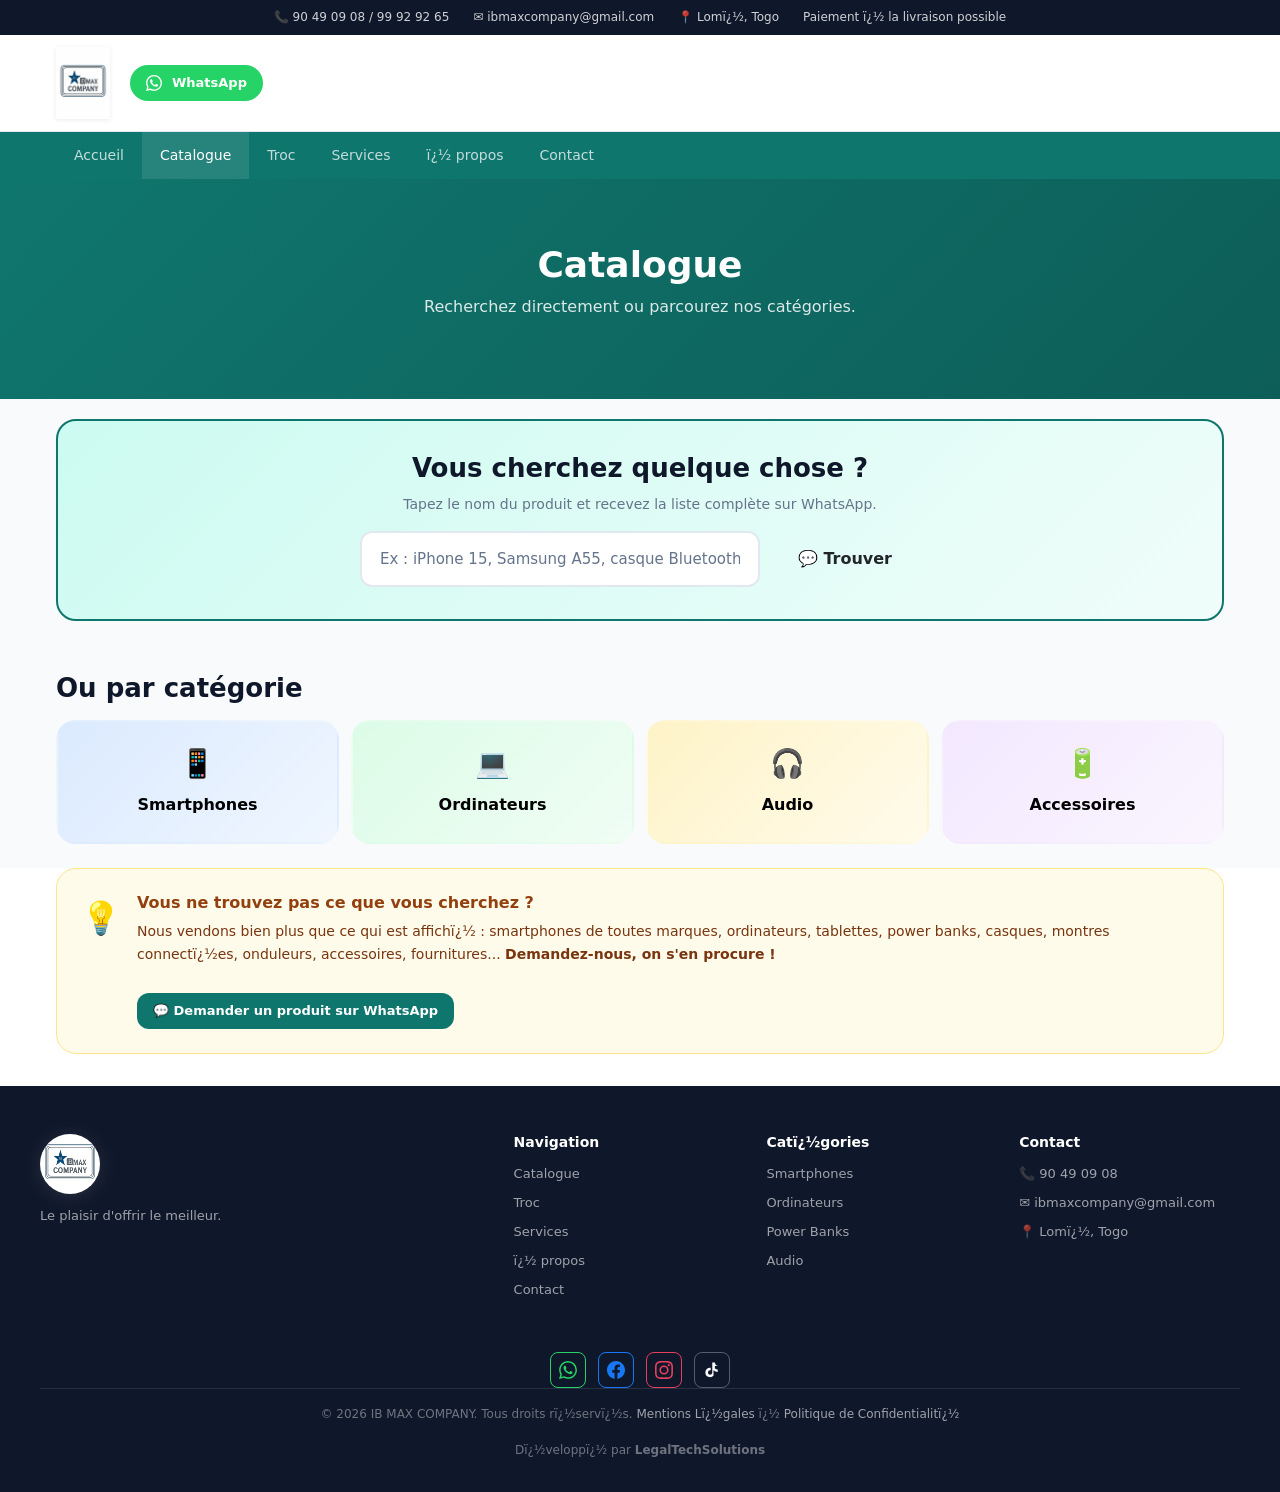
==== catalogue.html @ 010280a2 "maj: domaine ibmaxcompany.com, panier supprimé, pages légales mises à jour" ====
﻿<!DOCTYPE html>
<html lang="fr">
<head>
  <meta charset="UTF-8">
  <meta name="viewport" content="width=device-width, initial-scale=1.0">
  <title>Catalogue ï¿½ IB MAX COMPANY</title>
  <meta name="description" content="Dï¿½couvrez notre catalogue de smartphones reconditionnï¿½s et neufs, power banks, ordinateurs et accessoires. Samsung, iPhone, OPPO, Xiaomi et plus. Prix en FCFA ï¿½ Lomï¿½, Togo.">
  <meta name="keywords" content="smartphone, tï¿½lï¿½phone, reconditionnï¿½, high-tech, Lomï¿½, Togo, Samsung, iPhone, OPPO, Xiaomi, power bank, accessoire, IB MAX COMPANY">
  <meta name="author" content="IB MAX COMPANY">
  <meta name="robots" content="index, follow">
  <link rel="canonical" href="https://ibmaxcompany.com/catalogue.html">
  <meta property="og:type" content="website">
  <meta property="og:site_name" content="IB MAX COMPANY">
  <meta property="og:title" content="Catalogue ï¿½ IB MAX COMPANY">
  <meta property="og:description" content="Dï¿½couvrez notre catalogue de smartphones reconditionnï¿½s et neufs, power banks, ordinateurs et accessoires. Samsung, iPhone, OPPO, Xiaomi et plus. Prix en FCFA ï¿½ Lomï¿½, Togo.">
  <meta property="og:url" content="https://ibmaxcompany.com/catalogue.html">
  <meta property="og:image" content="https://ibmaxcompany.com/images/background/WhatsApp%20Image%202026-09-11%20at%2018.23.50.jpeg">
  <meta name="twitter:card" content="summary_large_image">
  <meta name="twitter:title" content="Catalogue ï¿½ IB MAX COMPANY">
  <meta name="twitter:description" content="Dï¿½couvrez notre catalogue de smartphones reconditionnï¿½s et neufs, power banks, ordinateurs et accessoires. Samsung, iPhone, OPPO, Xiaomi et plus. Prix en FCFA ï¿½ Lomï¿½, Togo.">
  <meta name="twitter:image" content="https://ibmaxcompany.com/images/background/WhatsApp%20Image%202026-09-11%20at%2018.23.50.jpeg">
  <link rel="icon" type="image/png" href="images/logo/logo.png">
  <meta name="theme-color" content="#0f766e">
  <link rel="preconnect" href="https://fonts.googleapis.com">
  <link rel="preconnect" href="https://fonts.gstatic.com" crossorigin>
  <link href="https://fonts.googleapis.com/css2?family=Poppins:wght@600;700;800&family=Inter:wght@400;500;600;700&display=swap" rel="stylesheet">
  <link href="https://cdn.jsdelivr.net/npm/bootstrap@5.3.3/dist/css/bootstrap.min.css" rel="stylesheet" integrity="sha384-Q6E9RHvbIyZFJoft+2mJbSeEWLFvd7uxIpdDDKzkvWJcYGk1H1aTRyFNt8iBB7eI" crossorigin="anonymous">
  <link rel="stylesheet" href="style.css">

  <meta http-equiv="Content-Security-Policy" content="default-src 'self'; script-src 'self'; style-src 'self' 'unsafe-inline' https://cdn.jsdelivr.net https://fonts.googleapis.com; img-src 'self' https://images.pexels.com data:; font-src 'self' https://cdn.jsdelivr.net https://fonts.googleapis.com https://fonts.gstatic.com; connect-src 'self' https://wa.me https://www.facebook.com https://www.instagram.com; frame-src https://www.google.com https://www.youtube.com;">
</head>
<body>
  <div class="topbar"><div class="container topbar-inner"><span>&#128222; 90 49 09 08 / 99 92 92 65</span><span>&#9993; ibmaxcompany@gmail.com</span><span>&#128205; Lomï¿½, Togo</span><span>Paiement ï¿½ la livraison possible</span></div></div>
  <header class="header"><div class="container header-inner"><a href="index.html" class="logo"><img src="images/logo/logo.png" alt="IB MAX COMPANY" class="logo-img"></a><div class="header-actions"><a href="https://wa.me/22890490908" target="_blank" rel="noopener noreferrer" class="btn btn-whatsapp btn-sm-header"><svg viewBox="0 0 24 24" width="16" height="16" style="vertical-align:middle;margin-right:4px;fill:#fff;"><path d="M17.472 14.382c-.297-.149-1.758-.867-2.03-.967-.273-.099-.471-.148-.67.15-.197.297-.767.966-.94 1.164-.173.199-.347.223-.644.075-.297-.15-1.255-.463-2.39-1.475-.883-.788-1.48-1.761-1.653-2.059-.173-.297-.018-.458.13-.606.134-.133.298-.347.446-.52.149-.174.198-.298.298-.497.099-.198.05-.371-.025-.52-.075-.149-.669-1.612-.916-2.207-.242-.579-.487-.5-.669-.51-.173-.008-.371-.01-.57-.01-.198 0-.52.074-.792.372-.272.297-1.04 1.016-1.04 2.479 0 1.462 1.065 2.875 1.213 3.074.149.198 2.096 3.2 5.077 4.487.709.306 1.262.489 1.694.625.712.227 1.36.195 1.871.118.571-.085 1.758-.719 2.006-1.413.248-.694.248-1.289.173-1.413-.074-.124-.272-.198-.57-.347m-5.421 7.403h-.004a9.87 9.87 0 01-5.031-1.378l-.361-.214-3.741.982.998-3.648-.235-.374a9.86 9.86 0 01-1.51-5.26c.001-5.45 4.436-9.884 9.888-9.884 2.64 0 5.122 1.03 6.988 2.898a9.825 9.825 0 012.893 6.994c-.003 5.45-4.437 9.884-9.885 9.884m8.413-18.297A11.815 11.815 0 0012.05 0C5.495 0 .16 5.335.157 11.892c0 2.096.547 4.142 1.588 5.945L.057 24l6.305-1.654a11.882 11.882 0 005.683 1.448h.005c6.554 0 11.89-5.335 11.893-11.893a11.821 11.821 0 00-3.48-8.413z"/></svg> WhatsApp</a></div><button class="menu-toggle" id="menuToggle"><span></span><span></span><span></span></button></div></header>
  <nav class="main-nav" id="mainNav"><div class="container nav-inner"><a href="index.html" class="nav-link">Accueil</a><a href="catalogue.html" class="nav-link active">Catalogue</a><a href="troc.html" class="nav-link">Troc</a><a href="services.html" class="nav-link">Services</a><a href="index.html#apropos" class="nav-link">ï¿½ propos</a><a href="contact.html" class="nav-link">Contact</a></div></nav>
  <div class="nav-overlay" id="navOverlay"></div>

  <main>
    <section class="page-hero">
      <div class="container">
        <h1 class="page-title">Catalogue</h1>
        <p class="page-desc">Recherchez directement ou parcourez nos cat&eacute;gories.</p>
      </div>
    </section>

    <!-- Recherche directe WhatsApp -->
    <section class="catalogue">
      <div class="container">
        <div class="cat-search-box">
          <h2 class="section-title">Vous cherchez quelque chose ?</h2>
          <p class="section-sub">Tapez le nom du produit et recevez la liste compl&egrave;te sur WhatsApp.</p>
          <div class="cat-search-row">
            <input type="text" id="catSearchInput" class="cat-search-input" placeholder="Ex : iPhone 15, Samsung A55, casque Bluetooth..." maxlength="200">
            <button type="button" id="catSearchBtn" class="btn btn-whatsapp btn-lg">&#128172; Trouver</button>
          </div>
        </div>
      </div>
    </section>

    <!-- Etape 1 : Categorie -->
    <section class="catalogue">
      <div class="container">
        <h2 class="section-title">Ou par cat&eacute;gorie</h2>
        <div class="categories-grid" id="catGrid">
          <button type="button" class="cat-card" data-cat="smartphones" style="background: linear-gradient(135deg, #dbeafe, #eff6ff);">
            <span class="cat-emoji">&#128241;</span>
            <h3>Smartphones</h3>
          </button>
          <button type="button" class="cat-card" data-cat="ordinateurs" style="background: linear-gradient(135deg, #dcfce7, #f0fdf4);">
            <span class="cat-emoji">&#128187;</span>
            <h3>Ordinateurs</h3>
          </button>
          <button type="button" class="cat-card" data-cat="audio" style="background: linear-gradient(135deg, #fef3c7, #fffbeb);">
            <span class="cat-emoji">&#127911;</span>
            <h3>Audio</h3>
          </button>
          <button type="button" class="cat-card" data-cat="accessoires" style="background: linear-gradient(135deg, #f3e8ff, #faf5ff);">
            <span class="cat-emoji">&#128267;</span>
            <h3>Accessoires</h3>
          </button>
        </div>
      </div>
    </section>

    <!-- -- ï¿½tape 2 : Marque -- -->
    <section class="catalogue" id="typeSection" style="display:none; background: var(--bg);">
      <div class="container">
        <h2 class="section-title" id="typeTitle">2. Choisissez une marque</h2>
        <div class="types-grid" id="typesGrid"></div>
        <a id="catWhatsappBtn" href="#" target="_blank" rel="noopener noreferrer" class="btn btn-whatsapp btn-lg cat-wa-btn" style="display:none;">&#128172; Demander le prix sur WhatsApp</a>
      </div>
    </section>

    <!-- -- Banner -- -->
    <section class="catalogue-note">
      <div class="container">
        <div class="note-banner">
          <span class="note-icon">&#128161;</span>
          <div>
            <h3>Vous ne trouvez pas ce que vous cherchez ?</h3>
            <p>Nous vendons bien plus que ce qui est affichï¿½ : smartphones de toutes marques, ordinateurs, tablettes, power banks, casques, montres connectï¿½es, onduleurs, accessoires, fournitures... <strong>Demandez-nous, on s'en procure !</strong></p>
            <a href="https://wa.me/22890490908?text=Bonjour%2C%20je%20cherche%20un%20produit%20non%20list%C3%A9%20sur%20votre%20site." target="_blank" rel="noopener noreferrer" class="btn btn-primary btn-sm" style="margin-top:12px">&#128172; Demander un produit sur WhatsApp</a>
          </div>
        </div>
      </div>
    </section>

  </main>

  <footer class="footer"><div class="container footer-grid"><div class="footer-col"><a href="index.html" class="logo"><img src="images/logo/logo.png" alt="IB MAX COMPANY" class="logo-img"></a><p class="footer-desc">Le plaisir d'offrir le meilleur.</p></div><div class="footer-col"><h4>Navigation</h4><a href="catalogue.html">Catalogue</a><a href="troc.html">Troc</a><a href="services.html">Services</a><a href="index.html#apropos">ï¿½ propos</a><a href="contact.html">Contact</a></div><div class="footer-col"><h4>Catï¿½gories</h4><a href="catalogue.html">Smartphones</a><a href="catalogue.html">Ordinateurs</a><a href="catalogue.html">Power Banks</a><a href="catalogue.html">Audio</a></div><div class="footer-col"><h4>Contact</h4><a href="https://wa.me/22890490908" target="_blank" rel="noopener noreferrer">&#128222; 90 49 09 08</a><a href="mailto:ibmaxcompany@gmail.com">&#9993; ibmaxcompany@gmail.com</a><p>&#128205; Lomï¿½, Togo</p></div></div><div class="footer-social">
      <a href="https://wa.me/22890490908" target="_blank" rel="noopener noreferrer" class="whatsapp" aria-label="WhatsApp"><svg viewBox="0 0 24 24"><path d="M17.472 14.382c-.297-.149-1.758-.867-2.03-.967-.273-.099-.471-.148-.67.15-.197.297-.767.966-.94 1.164-.173.199-.347.223-.644.075-.297-.15-1.255-.463-2.39-1.475-.883-.788-1.48-1.761-1.653-2.059-.173-.297-.018-.458.13-.606.134-.133.298-.347.446-.52.149-.174.198-.298.298-.497.099-.198.05-.371-.025-.52-.075-.149-.669-1.612-.916-2.207-.242-.579-.487-.5-.669-.51-.173-.008-.371-.01-.57-.01-.198 0-.52.074-.792.372-.272.297-1.04 1.016-1.04 2.479 0 1.462 1.065 2.875 1.213 3.074.149.198 2.096 3.2 5.077 4.487.709.306 1.262.489 1.694.625.712.227 1.36.195 1.871.118.571-.085 1.758-.719 2.006-1.413.248-.694.248-1.289.173-1.413-.074-.124-.272-.198-.57-.347m-5.421 7.403h-.004a9.87 9.87 0 01-5.031-1.378l-.361-.214-3.741.982.998-3.648-.235-.374a9.86 9.86 0 01-1.51-5.26c.001-5.45 4.436-9.884 9.888-9.884 2.64 0 5.122 1.03 6.988 2.898a9.825 9.825 0 012.893 6.994c-.003 5.45-4.437 9.884-9.885 9.884m8.413-18.297A11.815 11.815 0 0012.05 0C5.495 0 .16 5.335.157 11.892c0 2.096.547 4.142 1.588 5.945L.057 24l6.305-1.654a11.882 11.882 0 005.683 1.448h.005c6.554 0 11.89-5.335 11.893-11.893a11.821 11.821 0 00-3.48-8.413z"/></svg></a>
      <a href="https://www.facebook.com/share/1EzmM8azvQ/?mibextid=wwXIfr" target="_blank" rel="noopener noreferrer" class="facebook" aria-label="Facebook"><svg viewBox="0 0 24 24"><path d="M24 12.073c0-6.627-5.373-12-12-12s-12 5.373-12 12c0 5.99 4.388 10.954 10.125 11.854v-8.385H7.078v-3.47h3.047V9.43c0-3.007 1.792-4.669 4.533-4.669 1.312 0 2.686.235 2.686.235v2.953H15.83c-1.491 0-1.956.925-1.956 1.874v2.25h3.328l-.532 3.47h-2.796v8.385C19.612 23.027 24 18.062 24 12.073z"/></svg></a>
      <a href="https://www.instagram.com/ibmax_company?igsi=MTkyMWNneGoyazc1NQ==" target="_blank" rel="noopener noreferrer" class="instagram" aria-label="Instagram"><svg viewBox="0 0 24 24"><path d="M12 2.163c3.204 0 3.584.012 4.85.07 3.252.148 4.771 1.691 4.919 4.919.058 1.265.069 1.645.069 4.849 0 3.205-.012 3.584-.069 4.849-.149 3.225-1.664 4.771-4.919 4.919-1.266.058-1.644.07-4.85.07-3.204 0-3.584-.012-4.849-.07-3.26-.149-4.771-1.699-4.919-4.92-.058-1.265-.07-1.644-.07-4.849 0-3.204.013-3.583.07-4.849.149-3.227 1.664-4.771 4.919-4.919 1.266-.057 1.645-.069 4.849-.069zM12 0C8.741 0 8.333.014 7.053.072 2.695.272.273 2.69.073 7.052.014 8.333 0 8.741 0 12c0 3.259.014 3.668.072 4.948.2 4.358 2.618 6.78 6.98 6.98C8.333 23.986 8.741 24 12 24c3.259 0 3.668-.014 4.948-.072 4.354-.2 6.782-2.618 6.979-6.98.059-1.28.073-1.689.073-4.948 0-3.259-.014-3.667-.072-4.947-.196-4.354-2.617-6.78-6.979-6.98C15.668.014 15.259 0 12 0zm0 5.838a6.162 6.162 0 100 12.324 6.162 6.162 0 000-12.324zM12 16a4 4 0 110-8 4 4 0 010 8zm6.406-11.845a1.44 1.44 0 100 2.881 1.44 1.44 0 000-2.881z"/></svg></a>
      <a href="https://www.tiktok.com/@ibmax_company?_r=1&_t=ZS-99NOOtoiaNE" target="_blank" rel="noopener noreferrer" class="tiktok" aria-label="TikTok"><svg viewBox="0 0 24 24"><path d="M19.59 6.69a4.83 4.83 0 01-3.77-4.25V2h-3.45v13.67a2.89 2.89 0 01-2.88 2.5 2.89 2.89 0 01-2.89-2.89 2.89 2.89 0 012.89-2.89c.28 0 .54.04.79.1v-3.51a6.37 6.37 0 00-.79-.05A6.34 6.34 0 003.15 15.2a6.34 6.34 0 0010.86 4.46v-7.22a8.16 8.16 0 005.58 2.18v-3.45a4.85 4.85 0 01-3.77-1.57V6.69h3.77z"/></svg></a>
    </div>
    <div class="container footer-bottom">
      <p>&copy; 2026 IB MAX COMPANY. Tous droits rï¿½servï¿½s. <a href="mentions-legales.html">Mentions Lï¿½gales</a> ï¿½ <a href="politique-confidentialite.html">Politique de Confidentialitï¿½</a></p>
      <p class="footer-credit">Dï¿½veloppï¿½ par <strong>LegalTechSolutions</strong></p>
    </div></footer>

  <script src="script.js"></script>
</body>
</html>
---- style.css ----
:root {
  --primary: #0f766e;
  --primary-dark: #0d5e58;
  --primary-light: #ccfbf1;
  --accent: #5eead4;
  --bg: #ffffff;
  --bg-alt: #f8fafc;
  --card: #f8fafc;
  --border: #e2e8f0;
  --text: #0f172a;
  --muted: #64748b;
  --danger: #ef4444;
  --success: #22c55e;
  --radius: 12px;
  --radius-lg: 20px;
  --shadow: 0 1px 3px rgba(0,0,0,.06), 0 1px 2px rgba(0,0,0,.04);
  --shadow-md: 0 4px 12px rgba(0,0,0,.08);
  --shadow-lg: 0 10px 30px rgba(0,0,0,.1);
}

*, *::before, *::after { box-sizing: border-box; margin: 0; padding: 0; }
html { scroll-behavior: smooth; }
body { font-family: 'Inter', 'Segoe UI', system-ui, -apple-system, sans-serif; background: var(--bg); color: var(--text); line-height: 1.6; overflow-x: hidden; }
h1, h2, h3, .page-title, .section-title, .logo-text { font-family: 'Poppins', 'Segoe UI', system-ui, sans-serif; }
body.menu-open { overflow: hidden; }
img { max-width: 100%; display: block; }
a { text-decoration: none; color: inherit; }
ul { list-style: none; }
.container { max-width: 1200px; margin: 0 auto; padding: 0 16px; }
.w-full { width: 100%; }

/* ── Buttons ── */
.btn {
  display: inline-flex; align-items: center; justify-content: center; gap: 6px;
  padding: 10px 20px; border-radius: var(--radius); font-size: 14px; font-weight: 600;
  border: none; cursor: pointer; transition: all .2s;
}
.btn:hover { transform: translateY(-1px); }
.btn-primary { background: var(--primary); color: #fff; }
.btn-primary:hover { background: var(--primary-dark); }
.btn-outline { background: transparent; border: 2px solid var(--border); color: var(--text); }
.btn-outline:hover { border-color: var(--primary); color: var(--primary); }
.btn-white { background: #fff; color: var(--primary); }
.btn-white:hover { background: #f0fdfa; }
.btn-lg { padding: 14px 28px; font-size: 16px; }
.btn-sm { padding: 8px 16px; font-size: 13px; }

/* ── Top Bar ── */
.topbar { background: var(--text); color: #fff; font-size: 12px; }
.topbar-inner { display: flex; justify-content: center; gap: 24px; padding: 8px 16px; }
.topbar span { opacity: .8; }

/* ── Header ── */
.header { background: #fff; border-bottom: 1px solid var(--border); position: sticky; top: 0; z-index: 100; }
.header-inner { display: flex; align-items: center; gap: 20px; padding: 12px 16px; }
.logo { display: flex; align-items: center; flex-shrink: 0; }
.logo-img { height: 72px; width: auto; object-fit: contain; filter: drop-shadow(0 1px 2px rgba(0,0,0,.08)); transition: filter .2s; }
.logo:hover .logo-img { filter: drop-shadow(0 2px 4px rgba(0,0,0,.12)); }

.search-bar { flex: 1; max-width: 500px; display: flex; border: 2px solid var(--border); border-radius: var(--radius); overflow: hidden; }
.search-bar input { flex: 1; border: none; padding: 10px 16px; font-size: 14px; outline: none; }
.search-btn { background: var(--primary); color: #fff; border: none; padding: 10px 16px; cursor: pointer; font-size: 16px; }

.header-actions { display: flex; gap: 12px; align-items: center; }
.btn-sm-header { padding: 8px 16px; font-size: 13px; border-radius: 50px; background: #25D366; color: #fff; font-weight: 700; text-decoration: none; white-space: nowrap; }
.btn-sm-header:hover { opacity: .9; }

/* ── Hamburger animé ── */
.menu-toggle {
  display: none; background: none; border: none; cursor: pointer;
  width: 36px; height: 36px; position: relative; z-index: 110;
}
.menu-toggle span {
  display: block; width: 22px; height: 2px; background: var(--text);
  position: absolute; left: 7px; transition: all .3s ease;
}
.menu-toggle span:nth-child(1) { top: 10px; }
.menu-toggle span:nth-child(2) { top: 17px; }
.menu-toggle span:nth-child(3) { top: 24px; }
.menu-toggle.active span:nth-child(1) { top: 17px; transform: rotate(45deg); }
.menu-toggle.active span:nth-child(2) { opacity: 0; }
.menu-toggle.active span:nth-child(3) { top: 17px; transform: rotate(-45deg); }

/* ── Nav ── */
.main-nav { background: var(--primary); }
.nav-inner { display: flex; gap: 0; overflow-x: auto; scrollbar-width: none; }
.nav-inner::-webkit-scrollbar { display: none; }
.nav-link { padding: 12px 18px; color: rgba(255,255,255,.75); font-size: 14px; font-weight: 500; transition: all .2s; white-space: nowrap; }
.nav-link:hover, .nav-link.active { color: #fff; background: rgba(255,255,255,.1); }

/* ── Nav Overlay (mobile) ── */
.nav-overlay {
  display: none; position: fixed; inset: 0; background: rgba(0,0,0,.5);
  z-index: 99; opacity: 0; transition: opacity .3s;
}
.nav-overlay.active { display: block; opacity: 1; }

/* ── Hero ── */
.hero { background: linear-gradient(135deg, #f0fdfa 0%, #ccfbf1 50%, #e0f2fe 100%); }
.hero-inner { display: grid; grid-template-columns: 1fr 1fr; gap: 40px; align-items: center; padding: 60px 16px; min-height: 480px; }
.hero-badge { display: inline-block; background: #fff; padding: 6px 16px; border-radius: 999px; font-size: 12px; font-weight: 600; color: var(--primary); border: 1px solid var(--primary-light); }
.hero h1 { margin-top: 20px; font-size: clamp(28px, 5vw, 44px); line-height: 1.1; font-weight: 800; }
.highlight { color: var(--primary); }
.hero p { margin-top: 16px; color: var(--muted); font-size: 16px; max-width: 440px; }
.hero-btns { display: flex; gap: 12px; margin-top: 28px; flex-wrap: wrap; }
.hero-visual img { width: 100%; border-radius: var(--radius-lg); box-shadow: var(--shadow-lg); }

/* ── Brands ── */
/* ── Mot du fondateur ── */
.founder-intro { background: var(--card); padding: 28px 0; border-bottom: 1px solid var(--border); }
.founder-intro p { text-align: center; font-size: 15px; color: var(--text); max-width: 800px; margin: 0 auto; line-height: 1.7; font-style: italic; }

.brands { border-bottom: 1px solid var(--primary-dark); background: var(--primary); overflow: hidden; }
.brands-track { display: flex; width: max-content; animation: marquee 40s linear infinite; }
.brands-slide { display: flex; align-items: center; gap: 32px; padding: 14px 20px; flex-shrink: 0; }
.brand-item { font-size: 14px; font-weight: 700; color: rgba(255,255,255,.7); letter-spacing: .1em; white-space: nowrap; opacity: .8; transition: opacity .2s, color .2s; padding: 6px 16px; border: 1px solid transparent; border-radius: 6px; }
.brand-item:hover { opacity: 1; color: #fff; border-color: rgba(255,255,255,.4); background: rgba(255,255,255,.1); }
@keyframes marquee { 0% { transform: translateX(0); } 100% { transform: translateX(-50%); } }

/* ── Categories ── */
.categories-section { padding: 24px 0 16px; }

/* ── CTA Section ── */
.cta-section { padding: 40px 0; }
.cta-box { background: linear-gradient(135deg, var(--primary), #0d9488); color: #fff; border-radius: var(--radius-lg); padding: 48px 32px; text-align: center; }
.cta-icon { font-size: 48px; display: block; margin-bottom: 16px; }
.cta-box h2 { font-size: 24px; font-weight: 800; margin-bottom: 12px; }
.cta-box p { font-size: 15px; opacity: .9; max-width: 600px; margin: 0 auto 24px; line-height: 1.7; }
.cta-box .btn-whatsapp { background: #25D366; color: #fff; border: none; font-size: 16px; padding: 14px 32px; border-radius: 50px; font-weight: 700; text-decoration: none; display: inline-block; transition: transform .2s; }
.cta-box .btn-whatsapp:hover { transform: scale(1.05); }

/* ── Brands Request Grid ── */
.brands-request-grid { display: grid; grid-template-columns: repeat(auto-fill, minmax(180px, 1fr)); gap: 16px; }
.brands-request-grid.brands-request-small { grid-template-columns: repeat(auto-fill, minmax(200px, 1fr)); }
.brand-request-card { display: flex; flex-direction: column; align-items: center; text-align: center; padding: 20px 12px; border: 1px solid var(--border); border-radius: var(--radius-lg); background: #fff; text-decoration: none; transition: transform .2s, box-shadow .2s; }
.brand-request-card:hover { transform: translateY(-4px); box-shadow: var(--shadow-md); }
.brand-request-card img, .brand-request-card .brand-logo-text { width: 80px; height: 80px; object-fit: cover; border-radius: 50%; margin-bottom: 12px; border: 2px solid var(--border); display: flex; align-items: center; justify-content: center; font-size: 13px; font-weight: 800; letter-spacing: .5px; color: var(--text); background: var(--bg-alt); }
.brand-request-card h3 { font-size: 15px; font-weight: 700; color: var(--text); margin-bottom: 4px; }
.brand-request-card .brand-count { font-size: 12px; color: var(--muted); }
.section-title { font-size: clamp(20px, 3vw, 26px); font-weight: 800; }
.section-sub { color: var(--muted); margin-top: 4px; font-size: 14px; }
.categories-grid { display: grid; grid-template-columns: repeat(4,1fr); gap: 12px; margin-top: 16px; }
.cat-card { padding: 20px 16px; border-radius: var(--radius-lg); transition: transform .2s, box-shadow .2s; border: 2px solid transparent; cursor: pointer; background: #fff; text-align: center; }
.cat-card:hover { transform: translateY(-4px); box-shadow: var(--shadow-md); border-color: var(--border); }
.cat-card.selected { border-color: var(--primary); box-shadow: 0 0 0 3px rgba(15,118,110,.2); }
.cat-emoji { font-size: 28px; display: block; margin-bottom: 8px; }
.cat-card h3 { font-size: 16px; font-weight: 700; }

/* Type panel */
.type-panel { margin-top: 20px; }
.types-grid { display: flex; flex-wrap: wrap; gap: 8px; margin-top: 12px; }
.type-btn { padding: 10px 20px; border-radius: 999px; border: 1px solid var(--border); background: #fff; font-size: 13px; font-weight: 500; cursor: pointer; transition: all .2s; }
.type-btn:hover { background: var(--primary-light); border-color: var(--primary); }
.type-btn.selected { background: var(--primary); color: #fff; border-color: var(--primary); }
.cat-wa-btn { margin-top: 16px; display: inline-flex; }

/* ── Cat search box ── */
.cat-search-box { text-align: center; padding: 32px 20px; background: linear-gradient(135deg, var(--primary-light), #f0fdfa); border-radius: var(--radius-lg); border: 2px solid var(--primary); margin-bottom: 8px; }
.cat-search-row { display: flex; gap: 10px; max-width: 560px; margin: 16px auto 0; }
.cat-search-input { flex: 1; padding: 14px 18px; border: 2px solid var(--border); border-radius: var(--radius); font-size: 15px; font-family: inherit; outline: none; transition: border-color .2s; }
.cat-search-input:focus { border-color: var(--primary); }
.cat-search-input::placeholder { color: var(--muted); }
@media (max-width: 480px) { .cat-search-row { flex-direction: column; } .cat-search-row .btn { width: 100%; justify-content: center; min-height: 48px; } }

/* ── Catalogue ── */
.catalogue { padding: 20px 0 24px; background: var(--card); }
.catalogue-header { display: flex; align-items: center; justify-content: space-between; flex-wrap: wrap; gap: 16px; margin-bottom: 28px; }
.catalogue-filters { display: flex; gap: 8px; flex-wrap: wrap; }
.filter-btn { padding: 8px 18px; border-radius: 999px; border: 1px solid var(--border); background: #fff; font-size: 13px; font-weight: 500; cursor: pointer; transition: all .2s; }
.filter-btn:hover, .filter-btn.active { background: var(--primary); color: #fff; border-color: var(--primary); }

/* ── Product Cards ── */
.products-grid { display: grid; grid-template-columns: repeat(4,1fr); gap: 12px; }
.product-card { background: #fff; border: 1px solid var(--border); border-radius: var(--radius-lg); overflow: hidden; transition: transform .2s, box-shadow .2s; position: relative; }
.product-card:hover { transform: translateY(-4px); box-shadow: var(--shadow-md); }
.product-badge { position: absolute; top: 12px; left: 12px; z-index: 2; padding: 4px 10px; border-radius: 999px; font-size: 11px; font-weight: 700; background: #fff; color: var(--text); box-shadow: var(--shadow); }
.product-card img { width: 100%; aspect-ratio: 1; object-fit: cover; background: #f1f5f9; }
.product-placeholder { width: 100%; aspect-ratio: 1; display: flex; align-items: center; justify-content: center; background: #f1f5f9; font-size: 48px; color: #ccc; }
.product-info { padding: 16px; }
.product-brand { font-size: 11px; font-weight: 600; text-transform: uppercase; letter-spacing: .08em; color: var(--muted); }
.product-info h3 { margin-top: 4px; font-size: 14px; font-weight: 600; line-height: 1.3; }
.product-rating { margin-top: 6px; font-size: 12px; color: #f59e0b; }
.product-rating span { color: var(--muted); margin-left: 4px; }
.product-price { margin-top: 10px; display: flex; align-items: baseline; gap: 8px; }
.price-now { font-size: 18px; font-weight: 800; color: var(--primary); }
.product-card .btn { margin-top: 12px; }

/* ── Galerie ── */
.real-photos { padding: 24px 0; text-align: center; }
.gallery-wrap { margin-top: 16px; }
.gallery-track { display: grid; grid-template-columns: repeat(auto-fill, minmax(150px, 1fr)); gap: 12px; padding: 0; }
.gallery-item { border-radius: var(--radius); overflow: hidden; border: 1px solid var(--border); cursor: pointer; transition: transform .2s; position: relative; }
.gallery-item:hover { transform: scale(1.03); }
.gallery-item img { width: 100%; aspect-ratio: 1; object-fit: cover; display: block; }
.gallery-num { display: none; }
.gallery-arrow { display: none; }

/* ── Services ── */
.services-section { padding: 24px 0; }
.services-grid { display: grid; grid-template-columns: repeat(3,1fr); gap: 12px; margin-top: 16px; }
.service-card { padding: 20px; border: 1px solid var(--border); border-radius: var(--radius-lg); transition: transform .2s, box-shadow .2s; }
.service-card:hover { transform: translateY(-4px); box-shadow: var(--shadow-md); }
.service-icon { font-size: 28px; display: block; margin-bottom: 12px; }
.service-card h3 { font-size: 16px; font-weight: 700; }
.service-card p { margin-top: 6px; font-size: 14px; color: var(--muted); }

/* ── À propos ── */
.about-section { padding: 48px 0; background: #fff; }
.about-grid { display: grid; grid-template-columns: 320px 1fr; gap: 48px; align-items: center; }
.about-media { display: flex; align-items: center; justify-content: center; background: linear-gradient(135deg, var(--primary-light), #e0f2fe); border: 1px solid var(--border); border-radius: var(--radius-lg); padding: 40px; }
.about-logo { max-width: 220px; width: 100%; filter: drop-shadow(0 4px 12px rgba(0,0,0,.1)); }
.about-kicker { display: inline-block; font-size: 12px; font-weight: 700; text-transform: uppercase; letter-spacing: .08em; color: var(--primary); background: var(--primary-light); padding: 4px 12px; border-radius: 999px; margin-bottom: 8px; }
.about-text p { margin-top: 14px; color: var(--muted); font-size: 15px; line-height: 1.7; }
.about-points { margin-top: 20px; display: grid; gap: 10px; }
.about-points li { display: flex; align-items: center; gap: 10px; font-size: 14px; font-weight: 500; }
.about-text .btn { margin-top: 24px; }

/* ── Reviews ── */
.reviews-section { padding: 24px 0; background: var(--card); overflow: hidden; }
.reviews-track { display: flex; width: max-content; animation: scroll-reviews 20s linear infinite; }
.reviews-track:hover { animation-play-state: paused; }
.reviews-slide { display: flex; gap: 12px; padding: 0 6px; }
.review-card { background: #fff; border: 1px solid var(--border); border-radius: var(--radius-lg); padding: 20px; min-width: 300px; flex-shrink: 0; }
.review-stars { color: #f59e0b; font-size: 16px; margin-bottom: 12px; letter-spacing: 2px; }
.review-card p { font-size: 14px; color: var(--text); font-style: italic; }
.review-author { display: flex; align-items: center; gap: 10px; margin-top: 16px; }
.review-avatar { width: 36px; height: 36px; border-radius: 50%; background: var(--primary-light); color: var(--primary); display: grid; place-items: center; font-weight: 700; font-size: 14px; }
.review-author strong { display: block; font-size: 13px; }
.review-author span { font-size: 12px; color: var(--muted); }

@keyframes scroll-reviews {
  0% { transform: translateX(0); }
  100% { transform: translateX(-50%); }
}

/* ── Contact ── */
.contact-section { padding: 24px 0; }

/* ── Map ── */
.map-section { padding: 24px 0 32px; background: transparent; }
.map-container { margin-top: 16px; border-radius: 12px; overflow: hidden; border: 1px solid var(--border); position: relative; display: flex; justify-content: center; }
.map-container iframe { display: block; }

.contact-grid { display: grid; grid-template-columns: 1fr 1fr; gap: 40px; }
.contact-info { background: var(--primary); color: #fff; padding: 28px; border-radius: var(--radius-lg); }
.contact-info h2 { color: #fff; }
.contact-info p { color: rgba(255,255,255,.8); margin-top: 8px; font-size: 15px; }
.contact-info .contact-link { border-color: rgba(255,255,255,.2); background: rgba(255,255,255,.1); }
.contact-info .contact-link:hover { background: rgba(255,255,255,.2); border-color: #fff; }
.contact-info .contact-link strong { color: #fff; }
.contact-info .contact-link span { color: rgba(255,255,255,.7); }
.contact-info .contact-icon { color: #fff; }
.contact-links { margin-top: 28px; display: flex; flex-direction: column; gap: 12px; }
.contact-link { display: flex; align-items: center; gap: 14px; padding: 14px; border: 1px solid var(--border); border-radius: var(--radius); transition: all .2s; }
.contact-link:hover { border-color: var(--primary); background: var(--primary-light); }
.contact-icon { font-size: 20px; }
.contact-link strong { display: block; font-size: 14px; }
.contact-link span { font-size: 12px; color: var(--muted); }
.contact-social { margin-top: 24px; }
.contact-social h4 { font-size: 14px; font-weight: 600; margin-bottom: 8px; }

.contact-form-box { background: var(--card); border: 1px solid var(--border); border-radius: var(--radius-lg); padding: 32px; }
.contact-form-box h3 { font-size: 20px; font-weight: 700; }
.contact-form-box > p { font-size: 14px; color: var(--muted); margin-top: 4px; }
.contact-form { margin-top: 20px; display: flex; flex-direction: column; gap: 12px; }
.contact-form input, .contact-form textarea { width: 100%; padding: 12px 14px; border: 1px solid var(--border); border-radius: var(--radius); font-size: 14px; font-family: inherit; outline: none; transition: border .2s; }
.contact-form input:focus, .contact-form textarea:focus { border-color: var(--primary); }

/* ── Footer ── */
.footer { background: var(--text); color: #fff; }
.footer-grid { display: grid; grid-template-columns: 2fr 1fr 1fr 1fr; gap: 32px; padding: 48px 0 32px; }
.footer-col h4 { font-size: 14px; font-weight: 700; margin-bottom: 14px; }
.footer-col a, .footer-col p { display: block; font-size: 13px; color: rgba(255,255,255,.6); margin-bottom: 8px; transition: color .2s; }
.footer-col a:hover { color: #fff; }
.footer-col .logo-img { height: 60px; width: 60px; border-radius: 50%; object-fit: cover; filter: drop-shadow(0 2px 8px rgba(255,255,255,.1)) brightness(1.1); }
.footer-desc { font-size: 13px; color: rgba(255,255,255,.5); margin-top: 12px; max-width: 280px; }
.footer-bottom { border-top: 1px solid rgba(255,255,255,.1); padding: 16px 0; text-align: center; font-size: 12px; color: rgba(255,255,255,.4); }
.footer-bottom a { color: rgba(255,255,255,.6); text-decoration: none; }
.footer-bottom a:hover { color: #fff; text-decoration: underline; }
.footer-social { display: flex; gap: 12px; justify-content: center; margin-top: 12px; }
.footer-social a { display: inline-flex; align-items: center; justify-content: center; width: 36px; height: 36px; border-radius: 8px; background: transparent; text-decoration: none; transition: background .2s, transform .2s; }
.footer-social a:hover { transform: scale(1.1); }
.footer-social a.whatsapp { color: #25D366; border: 1px solid #25D366; }
.footer-social a.whatsapp svg { fill: #25D366; }
.footer-social a.whatsapp:hover { background: #25D366; }
.footer-social a.whatsapp:hover svg { fill: #fff; }
.footer-social a.facebook { color: #1877F2; border: 1px solid #1877F2; }
.footer-social a.facebook svg { fill: #1877F2; }
.footer-social a.facebook:hover { background: #1877F2; }
.footer-social a.facebook:hover svg { fill: #fff; }
.footer-social a.instagram { color: #E4405F; border: 1px solid #E4405F; }
.footer-social a.instagram svg { fill: #E4405F; }
.footer-social a.instagram:hover { background: #E4405F; }
.footer-social a.instagram:hover svg { fill: #fff; }
.footer-social a.tiktok { color: #fff; border: 1px solid rgba(255,255,255,.3); }
.footer-social a.tiktok svg { fill: #fff; }
.footer-social a.tiktok:hover { background: #fff; }
.footer-social a.tiktok:hover svg { fill: #000; }
.footer-social svg { width: 18px; height: 18px; }

/* ── Hero Slideshow ── */
.hero-slideshow { position: relative; min-height: 75vh; display: flex; align-items: center; overflow: hidden; background: #000; }
.slideshow-bg { position: absolute; inset: 0; }
.slide { position: absolute; inset: 0; background-size: cover; background-position: center 20%; opacity: 0; transition: opacity 1.2s ease-in-out; }
.slide.active { opacity: 1; }
.slideshow-overlay { position: absolute; inset: 0; background: linear-gradient(135deg, rgba(0,0,0,.7) 0%, rgba(0,0,0,.4) 50%, rgba(0,0,0,.2) 100%); }
.hero-slideshow .hero-content { position: relative; z-index: 2; padding: 48px 16px; color: #fff; }
.hero-slideshow h1 { font-size: clamp(24px, 5vw, 38px); font-weight: 800; line-height: 1.1; margin-top: 12px; }
.hero-slideshow .highlight { color: var(--accent); }
.hero-slideshow p { margin-top: 12px; max-width: 500px; font-size: 15px; opacity: .9; }
.hero-btns { display: flex; gap: 12px; margin-top: 20px; flex-wrap: wrap; }
.btn-outline-white { background: transparent; border: 2px solid rgba(255,255,255,.5); color: #fff; }
.btn-outline-white:hover { background: rgba(255,255,255,.1); border-color: #fff; }
.slideshow-dots { position: absolute; bottom: 24px; left: 50%; transform: translateX(-50%); z-index: 2; display: flex; gap: 8px; }
.slideshow-dots .dot { width: 10px; height: 10px; border-radius: 50%; background: rgba(255,255,255,.4); cursor: pointer; transition: all .3s; }
.slideshow-dots .dot.active { background: #fff; width: 28px; border-radius: 5px; }

/* ── Note Banner ── */
.note-banner { display: flex; gap: 16px; align-items: flex-start; background: #fffbeb; border: 1px solid #fde68a; border-radius: var(--radius-lg); padding: 24px; margin-bottom: 32px; }
.note-icon { font-size: 32px; flex-shrink: 0; }
.note-banner h3 { font-size: 16px; font-weight: 700; color: #92400e; }
.note-banner p { margin-top: 6px; font-size: 14px; color: #78350f; }

/* ── Troc ── */
.troc-hero { background: linear-gradient(135deg, #f59e0b, #d97706); }
.troc-content { padding: 40px 0; }
.troc-info-box { display: flex; gap: 16px; align-items: flex-start; background: #fffbeb; border: 1px solid #fde68a; border-radius: var(--radius-lg); padding: 24px; margin-bottom: 32px; }
.troc-info-icon { font-size: 32px; flex-shrink: 0; }
.troc-info-box h3 { font-size: 16px; font-weight: 700; color: #92400e; }
.troc-info-box p { margin-top: 6px; font-size: 14px; color: #78350f; }
.troc-cta { display: flex; gap: 12px; justify-content: center; margin-top: 40px; flex-wrap: wrap; }
.troc-steps { display: grid; grid-template-columns: repeat(3,1fr); gap: 20px; margin-top: 28px; align-items: stretch; }
.troc-step { text-align: center; padding: 28px 16px; border: 1px solid var(--border); border-radius: var(--radius-lg); background: #fff; position: relative; display: flex; flex-direction: column; align-items: center; }
.troc-step-num { position: absolute; top: 12px; right: 12px; width: 28px; height: 28px; border-radius: 50%; background: var(--primary-light); color: var(--primary); display: grid; place-items: center; font-size: 12px; font-weight: 700; }
.troc-step-icon { font-size: 36px; display: block; margin-bottom: 12px; }
.troc-step h3 { font-size: 16px; font-weight: 700; }
.troc-step p { margin-top: 6px; font-size: 13px; color: var(--muted); }
.troc-what { margin-top: 48px; }
.troc-brands { display: grid; grid-template-columns: repeat(3,1fr); gap: 20px; margin-top: 24px; }
.troc-brand-card { padding: 24px; border: 1px solid var(--border); border-radius: var(--radius-lg); background: #fff; }
.troc-brand-icon { font-size: 28px; display: block; margin-bottom: 10px; }
.troc-brand-card h3 { font-size: 16px; font-weight: 700; }
.troc-brand-card p { margin-top: 6px; font-size: 13px; color: var(--muted); line-height: 1.6; }
.troc-conditions { margin-top: 48px; }
.troc-conditions-grid { display: grid; grid-template-columns: repeat(2,1fr); gap: 16px; margin-top: 24px; }
.troc-condition { display: flex; gap: 12px; padding: 16px; border: 1px solid var(--border); border-radius: var(--radius); background: #fff; }
.troc-ok { color: var(--success); font-size: 18px; font-weight: 700; flex-shrink: 0; }
.troc-condition h4 { font-size: 14px; font-weight: 700; }
.troc-condition p { margin-top: 2px; font-size: 13px; color: var(--muted); }

/* ── Troc Form ── */
.troc-form-section { margin-top: 48px; }
.troc-form { margin-top: 24px; background: #fff; border: 1px solid var(--border); border-radius: var(--radius-lg); padding: 32px; }
.form-grid { display: grid; grid-template-columns: 1fr 1fr; gap: 20px; }
.form-group { display: flex; flex-direction: column; }
.form-group.full-width { grid-column: 1 / -1; margin-top: 8px; }
.form-group label { font-size: 13px; font-weight: 600; margin-bottom: 6px; color: var(--text); }
.form-hint { font-size: 12px; color: var(--muted); margin-bottom: 10px; }
.form-group input, .form-group select, .form-group textarea {
  padding: 12px 14px; border: 1px solid var(--border); border-radius: var(--radius);
  font-size: 14px; font-family: inherit; outline: none; transition: border .2s; background: #fff;
}
.form-group input:focus, .form-group select:focus, .form-group textarea:focus { border-color: var(--primary); }
.form-group select { cursor: pointer; }

.photo-upload { position: relative; border: 2px dashed var(--border); border-radius: var(--radius); overflow: hidden; transition: border .2s; }
.photo-upload:hover { border-color: var(--primary); }
.photo-upload input[type="file"] { position: absolute; inset: 0; opacity: 0; cursor: pointer; z-index: 2; }
.photo-upload-label { display: flex; flex-direction: column; align-items: center; gap: 8px; padding: 32px; text-align: center; }
.photo-upload-icon { font-size: 36px; }
.photo-upload-label span { font-size: 14px; color: var(--muted); }
.photo-upload-hint { font-size: 12px !important; }

.photo-preview { display: flex; gap: 10px; flex-wrap: wrap; margin-top: 12px; }
.photo-preview-item {
  position: relative; width: 100px; height: 100px; border-radius: 8px; overflow: hidden;
  border: 1px solid var(--border);
}
.photo-preview-item img { width: 100%; height: 100%; object-fit: cover; }
.photo-preview-remove {
  position: absolute; top: 4px; right: 4px; width: 22px; height: 22px;
  border-radius: 50%; background: var(--danger); color: #fff; border: none;
  font-size: 12px; cursor: pointer; display: grid; place-items: center; line-height: 1;
}

.form-note { text-align: center; font-size: 12px; color: var(--muted); margin-top: 12px; }

/* ── Page Hero ── */
.page-hero { background: linear-gradient(135deg, var(--primary), var(--primary-dark)); color: #fff; padding: 64px 16px; text-align: center; }
.page-title { font-size: clamp(24px, 5vw, 36px); font-weight: 800; }
.page-desc { margin-top: 8px; opacity: .85; font-size: 16px; }
.services-hero { background: linear-gradient(135deg, var(--primary), var(--primary-dark)); }
.contact-hero { background: linear-gradient(rgba(0,0,0,.55), rgba(0,0,0,.55)), url('https://images.pexels.com/photos/30466737/pexels-photo-30466737.jpeg?auto=compress&cs=tinysrgb&w=1200') center/cover no-repeat; }

/* ── Section header ── */
.section-header { display: flex; align-items: center; justify-content: space-between; flex-wrap: wrap; gap: 12px; }
.link-more { font-size: 14px; font-weight: 600; color: var(--primary); }
.link-more:hover { text-decoration: underline; }

/* ── Featured ── */
.featured { padding: 24px 0; }

/* ── Brands Detail ── */
.brands-detail { padding: 40px 0; }
.brand-block { margin-bottom: 48px; }
.brand-header { margin-bottom: 24px; padding-bottom: 16px; border-bottom: 2px solid var(--border); }
.brand-logo-big { font-size: 24px; font-weight: 800; letter-spacing: .1em; color: var(--text); }
.brand-header p { margin-top: 6px; color: var(--muted); font-size: 14px; }
.brand-soon { color: var(--muted); font-size: 14px; padding: 20px; background: var(--card); border-radius: var(--radius); }

/* ── Services Detail ── */
.services-detail { padding: 40px 0; }
.service-detail-grid { display: grid; grid-template-columns: repeat(3,1fr); gap: 20px; }
.service-detail-card { padding: 28px; border: 1px solid var(--border); border-radius: var(--radius-lg); background: #fff; transition: transform .2s, box-shadow .2s; }
.service-detail-card:hover { transform: translateY(-4px); box-shadow: var(--shadow-md); }
.service-big-icon { font-size: 36px; display: block; margin-bottom: 12px; }
.service-detail-card h3 { font-size: 18px; font-weight: 700; }
.service-detail-card p { margin-top: 8px; font-size: 14px; color: var(--muted); }
.service-detail-card ul { margin-top: 14px; }
.service-detail-card li { font-size: 13px; color: var(--text); padding: 4px 0; padding-left: 16px; position: relative; }
.service-detail-card li::before { content: "✓"; position: absolute; left: 0; color: var(--primary); font-weight: 700; }

/* ── CTA Section ── */
.cta-section { background: var(--primary); color: #fff; }
.cta-inner { text-align: center; padding: 56px 16px; }
.cta-inner h2 { font-size: clamp(22px, 4vw, 32px); font-weight: 800; }
.cta-inner p { margin-top: 8px; opacity: .85; }
.cta-btns { display: flex; gap: 12px; justify-content: center; margin-top: 24px; flex-wrap: wrap; }

/* ── Contact Page ── */
.contact-page { padding: 40px 0; background: var(--primary); color: #fff; }
.contact-page h2, .contact-page h3, .contact-page h4 { color: #fff; }
.contact-page p, .contact-page span { color: rgba(255,255,255,.75); }
.contact-page .contact-link { border-color: rgba(255,255,255,.2); background: rgba(255,255,255,.1); }
.contact-page .contact-link:hover { background: rgba(255,255,255,.2); border-color: #fff; }
.contact-page .contact-link strong { color: #fff; }
.contact-page .contact-link span { color: rgba(255,255,255,.7); }
.contact-page .contact-form-box { background: rgba(255,255,255,.1); border-color: rgba(255,255,255,.2); }
.contact-page .contact-form-box h3 { color: #fff; }
.contact-page .contact-form-box > p { color: rgba(255,255,255,.7); }
.contact-page .contact-form input, .contact-page .contact-form textarea { background: rgba(255,255,255,.1); border-color: rgba(255,255,255,.2); color: #fff; }
.contact-page .contact-form input::placeholder, .contact-page .contact-form textarea::placeholder { color: rgba(255,255,255,.5); }
.contact-page .contact-form input:focus, .contact-page .contact-form textarea:focus { border-color: #fff; }
.contact-page .footer-social a.whatsapp { color: #25D366; border: 1px solid #25D366; }
.contact-page .footer-social a.whatsapp svg { fill: #25D366; }
.contact-page .footer-social a.whatsapp:hover { background: #25D366; }
.contact-page .footer-social a.whatsapp:hover svg { fill: #fff; }
.contact-page .footer-social a.facebook { color: #1877F2; border: 1px solid #1877F2; }
.contact-page .footer-social a.facebook svg { fill: #1877F2; }
.contact-page .footer-social a.facebook:hover { background: #1877F2; }
.contact-page .footer-social a.facebook:hover svg { fill: #fff; }
.contact-page .footer-social a.instagram { color: #E4405F; border: 1px solid #E4405F; }
.contact-page .footer-social a.instagram svg { fill: #E4405F; }
.contact-page .footer-social a.instagram:hover { background: #E4405F; }
.contact-page .footer-social a.instagram:hover svg { fill: #fff; }
.contact-page .footer-social a.tiktok { color: #fff; border: 1px solid rgba(255,255,255,.3); }
.contact-page .footer-social a.tiktok svg { fill: #fff; }
.contact-page .footer-social a.tiktok:hover { background: #fff; }
.contact-page .footer-social a.tiktok:hover svg { fill: var(--primary); }
.contact-page .contact-social h4 { color: #fff; }

/* ── Legal Pages ── */
.legal-page { padding: 20px 0 60px; max-width: 800px; }
.legal-section { margin-bottom: 28px; }
.legal-section h3 { color: var(--text); margin-bottom: 10px; font-weight: 700; }
.legal-section p { line-height: 1.8; margin-bottom: 10px; }
.legal-section ul { margin: 10px 0 10px 20px; }
.legal-section li { line-height: 1.7; margin-bottom: 6px; }
.legal-subtitle { color: var(--primary); font-size: 20px; margin-bottom: 12px; font-weight: 700; }
.legal-separator { border: 0; border-top: 1px solid var(--border); margin: 32px 0; }

/* ── WhatsApp Float ── */
.whatsapp-float {
  position: fixed; bottom: 24px; right: 24px; z-index: 99;
  width: 60px; height: 60px; border-radius: 50%;
  background: #25d366; color: #fff; display: grid; place-items: center;
  font-size: 28px; box-shadow: 0 4px 12px rgba(37,211,102,.4);
  transition: transform .2s; text-decoration: none;
}
.whatsapp-float:hover { transform: scale(1.1); }

/* ── Toast ── */
.toast { position: fixed; bottom: 24px; left: 50%; transform: translateX(-50%) translateY(20px); background: var(--text); color: #fff; padding: 12px 24px; border-radius: var(--radius); font-size: 14px; font-weight: 500; opacity: 0; transition: all .3s; z-index: 200; pointer-events: none; }
.toast.show { opacity: 1; transform: translateX(-50%) translateY(0); }

/* ═══════════════════════════════════════════
   RESPONSIVE — Mobile First Complet
   ═══════════════════════════════════════════ */

/* ── Globaux mobile (≤768px) ── */
@media (max-width: 768px) {
  .container { padding: 0 14px; }
  body { font-size: 15px; }

  /* Topbar cachée */
  .topbar { display: none; }

  /* Header mobile */
  .header-inner { flex-wrap: wrap; gap: 10px; padding: 10px 14px; }
  .logo-img { height: 56px; filter: drop-shadow(0 1px 3px rgba(0,0,0,.1)); }
  .search-bar { order: 3; flex: 1 1 100%; max-width: 100%; border-width: 1px; }
  .search-bar input { padding: 10px 12px; font-size: 14px; }
  .search-btn { padding: 10px 14px; }
  .header-actions { gap: 8px; }
  .btn-sm-header { padding: 7px 14px; font-size: 12px; }

  /* Menu hamburger */
  .menu-toggle { display: block; width: 36px; height: 36px; }
  .menu-toggle span { width: 20px; left: 8px; }
  .menu-toggle span:nth-child(1) { top: 10px; }
  .menu-toggle span:nth-child(2) { top: 17px; }
  .menu-toggle span:nth-child(3) { top: 24px; }
  .menu-toggle.active span:nth-child(1) { top: 17px; transform: rotate(45deg); }
  .menu-toggle.active span:nth-child(2) { opacity: 0; }
  .menu-toggle.active span:nth-child(3) { top: 17px; transform: rotate(-45deg); }

  /* Nav tiroir gauche */
  .main-nav {
    display: block; position: fixed; top: 0; left: -280px;
    width: 280px; height: 100dvh; z-index: 101;
    background: var(--primary); overflow-y: auto;
    transition: left .3s ease;
  }
  .main-nav.open { left: 0; }
  .nav-inner { flex-direction: column; padding-top: 60px; }
  .nav-link { padding: 14px 20px; border-bottom: 1px solid rgba(255,255,255,.1); font-size: 15px; min-height: 48px; display: flex; align-items: center; }

  /* ── Hero mobile ── */
  .hero-slideshow { min-height: 65vh; }
  .hero-slideshow .hero-content { padding: 32px 16px; }
  .hero-badge { font-size: 11px; padding: 5px 12px; }
  .hero-slideshow h1 { font-size: 22px; margin-top: 10px; line-height: 1.15; }
  .hero-slideshow p { font-size: 13px; margin-top: 10px; line-height: 1.6; }
  .hero-btns { gap: 10px; margin-top: 18px; flex-direction: column; }
  .hero-btns .btn { width: 100%; padding: 12px 20px; font-size: 14px; justify-content: center; }
  .slideshow-dots { bottom: 14px; }
  .slideshow-dots .dot { width: 8px; height: 8px; }
  .slideshow-dots .dot.active { width: 22px; }

  /* ── Brands marquee ── */
  .brands { padding: 0; }
  .brands-slide { gap: 20px; padding: 10px 14px; }
  .brand-item { font-size: 11px; padding: 4px 10px; letter-spacing: .04em; }

  /* ── Section titres ── */
  .section-title { font-size: 18px; }
  .section-sub { font-size: 13px; margin-top: 4px; }

  /* ── Catégories ── */
  .categories-section { padding: 18px 0 14px; }
  .categories-grid { grid-template-columns: 1fr 1fr; gap: 10px; margin-top: 14px; }
  .cat-card { padding: 16px 10px; min-height: auto; }
  .cat-emoji { font-size: 26px; margin-bottom: 6px; }
  .cat-card h3 { font-size: 13px; }
  .cat-card p { font-size: 11px; margin-top: 2px; }
  .type-btn { padding: 10px 16px; font-size: 13px; min-height: 44px; }
  .cat-wa-btn { width: 100%; justify-content: center; padding: 14px 24px; font-size: 15px; min-height: 48px; }

  /* ── Galerie ── */
  .real-photos { padding: 18px 0; }
  .gallery-track { grid-template-columns: repeat(auto-fill, minmax(110px, 1fr)); gap: 8px; }
  .gallery-item img { aspect-ratio: 1; }
  .gallery-num { width: 24px; height: 24px; font-size: 11px; top: 6px; left: 6px; }

  /* ── CTA ── */
  .cta-section { padding: 24px 0; }
  .cta-box { padding: 28px 18px; border-radius: var(--radius); }
  .cta-icon { font-size: 36px; margin-bottom: 12px; }
  .cta-box h2 { font-size: 17px; }
  .cta-box p { font-size: 13px; line-height: 1.6; }
  .cta-box .btn-whatsapp { padding: 12px 24px; font-size: 14px; width: 100%; }

  /* ── Services ── */
  .services-section { padding: 18px 0; }
  .services-grid { grid-template-columns: 1fr; gap: 10px; margin-top: 14px; }
  .service-card { padding: 16px; }
  .service-card h3 { font-size: 15px; }
  .service-card p { font-size: 13px; }

  /* ── À propos ── */
  .about-section { padding: 28px 0; }
  .about-grid { grid-template-columns: 1fr; gap: 24px; text-align: center; }
  .about-media { max-width: 200px; margin: 0 auto; padding: 24px; }
  .about-logo { max-width: 140px; filter: drop-shadow(0 4px 16px rgba(0,0,0,.15)); }
  .about-text p { font-size: 14px; }
  .about-points { justify-items: center; }
  .about-points li { text-align: left; font-size: 13px; }
  .about-text .btn { width: 100%; justify-content: center; }

  /* ── Avis ── */
  .reviews-section { padding: 18px 0; }
  .review-card { min-width: 260px; padding: 16px; }
  .review-card p { font-size: 13px; }

  /* ── Catalogue ── */
  .catalogue { padding: 18px 0; }
  .catalogue-header { flex-direction: column; align-items: stretch; gap: 10px; }
  .catalogue-filters { width: 100%; overflow-x: auto; flex-wrap: nowrap; padding-bottom: 4px; -webkit-overflow-scrolling: touch; scrollbar-width: none; gap: 6px; }
  .catalogue-filters::-webkit-scrollbar { display: none; }
  .filter-btn { flex-shrink: 0; padding: 7px 14px; font-size: 12px; min-height: 36px; }

  /* ── Produits ── */
  .products-grid { grid-template-columns: 1fr 1fr; gap: 8px; }
  .product-card img, .product-placeholder { aspect-ratio: 1; height: auto; }
  .product-info { padding: 10px; }
  .product-brand { font-size: 10px; }
  .product-info h3 { font-size: 12px; margin-top: 2px; }
  .product-rating { font-size: 11px; margin-top: 3px; }
  .price-now { font-size: 14px; }
  .product-card .btn { margin-top: 8px; padding: 8px 10px; font-size: 12px; width: 100%; }
  .product-badge { font-size: 9px; padding: 2px 6px; top: 6px; left: 6px; }

  /* ── Page hero ── */
  .page-hero { padding: 40px 16px; }
  .page-title { font-size: 20px; }
  .page-desc { font-size: 14px; }

  /* ── Contact ── */
  .contact-section { padding: 18px 0; }
  .contact-grid { grid-template-columns: 1fr; gap: 20px; }
  .contact-info { padding: 24px; }
  .contact-info p { font-size: 14px; }
  .contact-form-box { padding: 20px; }
  .contact-form input, .contact-form textarea { padding: 12px; font-size: 14px; }
  .map-container iframe { width: 100%; height: 250px; }

  /* ── Footer ── */
  .footer-grid { grid-template-columns: 1fr 1fr; gap: 20px; padding: 28px 0 16px; }
  .footer-grid .footer-col:first-child { grid-column: span 2; text-align: center; }
  .footer-desc { max-width: 100%; margin: 10px auto 0; }
  .footer-col h4 { font-size: 13px; margin-bottom: 8px; }
  .footer-col a, .footer-col p { font-size: 12px; margin-bottom: 6px; }
  .footer-bottom { padding: 12px 0; font-size: 11px; }
  .footer-social { margin-top: 14px; gap: 10px; }
  .footer-social a { width: 34px; height: 34px; }

  /* ── Troc ── */
  .troc-content { padding: 24px 0; }
  .troc-steps { grid-template-columns: 1fr; gap: 10px; margin-top: 18px; }
  .troc-step { display: flex; text-align: left; gap: 12px; align-items: center; padding: 14px; }
  .troc-step-icon { font-size: 28px; margin-bottom: 0; }
  .troc-step h3 { font-size: 14px; }
  .troc-step p { font-size: 12px; }
  .troc-brands { grid-template-columns: 1fr; gap: 10px; }
  .troc-brand-card { padding: 16px; }
  .troc-conditions-grid { grid-template-columns: 1fr; }
  .troc-condition { padding: 14px; }
  .troc-info-box { flex-direction: column; padding: 18px; }
  .note-banner { flex-direction: column; padding: 16px; }
  .form-grid { grid-template-columns: 1fr; }
  .troc-form { padding: 18px; }
  .troc-form h3 { font-size: 16px; }
  .photo-upload-label { padding: 20px; }
  .photo-preview-item { width: 80px; height: 80px; }

  /* ── Services detail ── */
  .services-detail { padding: 24px 0; }
  .service-detail-grid { grid-template-columns: 1fr; gap: 12px; }
  .service-detail-card { padding: 20px; }

  /* ── Marques ── */
  .brands-detail { padding: 24px 0; }

  /* ── Legal ── */
  .legal-page { padding: 16px 0 40px; }

  /* ── Brands Request ── */
  .brands-request-grid { grid-template-columns: 1fr 1fr; gap: 10px; }
  .brands-request-grid.brands-request-small { grid-template-columns: 1fr 1fr; }
  .brand-request-card { padding: 14px 8px; }
  .brand-request-card img, .brand-request-card .brand-logo-text { width: 56px; height: 56px; font-size: 10px; }
  .brand-request-card h3 { font-size: 12px; }
}

/* ── Petit mobile (≤480px) ── */
@media (max-width: 480px) {
  .container { padding: 0 12px; }

  .header-inner { gap: 8px; padding: 8px 12px; }
  .logo-img { height: 48px; filter: drop-shadow(0 1px 2px rgba(0,0,0,.1)); }
  .btn-sm-header { padding: 6px 12px; font-size: 11px; }
  .search-bar { border-width: 1px; }

  .hero-slideshow { min-height: 55vh; }
  .hero-slideshow .hero-content { padding: 24px 12px; }
  .hero-slideshow h1 { font-size: 19px; }
  .hero-slideshow p { font-size: 12px; }
  .hero-btns .btn { padding: 11px 16px; font-size: 13px; }

  .brands-slide { gap: 16px; padding: 8px 12px; }
  .brand-item { font-size: 10px; padding: 3px 8px; }

  .section-title { font-size: 16px; }
  .categories-grid { grid-template-columns: 1fr 1fr; gap: 8px; }
  .cat-card { padding: 12px 8px; }
  .cat-emoji { font-size: 22px; }
  .cat-card h3 { font-size: 12px; }
  .cat-card p { display: none; }
  .type-btn { padding: 9px 14px; font-size: 12px; min-height: 42px; }

  .gallery-track { grid-template-columns: repeat(auto-fill, minmax(95px, 1fr)); gap: 6px; }
  .gallery-num { width: 22px; height: 22px; font-size: 10px; }

  .products-grid { grid-template-columns: 1fr 1fr; gap: 6px; }
  .product-info { padding: 8px; }
  .product-info h3 { font-size: 11px; }
  .price-now { font-size: 13px; }

  .page-hero { padding: 32px 12px; }
  .page-title { font-size: 18px; }
  .page-desc { font-size: 13px; }

  .cta-box { padding: 24px 16px; }
  .cta-box h2 { font-size: 16px; }
  .cta-icon { font-size: 30px; }

  .footer-grid { grid-template-columns: 1fr; gap: 18px; }
  .footer-grid .footer-col:first-child { grid-column: span 1; }

  .brands-request-grid { grid-template-columns: 1fr 1fr; gap: 8px; }
  .brands-request-grid.brands-request-small { grid-template-columns: 1fr 1fr; }

  .troc-step h3 { font-size: 13px; }
}

/* ── Très petit mobile (≤360px) ── */
@media (max-width: 360px) {
  .header-inner { gap: 6px; padding: 6px 10px; }
  .logo-img { height: 42px; filter: drop-shadow(0 1px 2px rgba(0,0,0,.1)); }
  .btn-sm-header { padding: 5px 10px; font-size: 11px; }
  .menu-toggle { width: 32px; height: 32px; }
  .menu-toggle span { width: 18px; }
  .menu-toggle span:nth-child(1) { top: 7px; left: 7px; }
  .menu-toggle span:nth-child(2) { top: 13px; left: 7px; }
  .menu-toggle span:nth-child(3) { top: 19px; left: 7px; }
  .menu-toggle.active span:nth-child(1) { top: 13px; }
  .menu-toggle.active span:nth-child(3) { top: 13px; }
  .main-nav { width: 260px; left: -260px; }

  .hero-slideshow { min-height: 50vh; }
  .hero-slideshow h1 { font-size: 17px; }
  .hero-slideshow p { font-size: 11px; }
  .hero-btns .btn { padding: 10px 14px; font-size: 12px; }

  .categories-grid { gap: 6px; }
  .cat-card { padding: 10px 6px; }
  .cat-emoji { font-size: 20px; }
  .cat-card h3 { font-size: 11px; }

  .type-btn { padding: 8px 12px; font-size: 11px; min-height: 40px; }

  .gallery-track { grid-template-columns: repeat(auto-fill, minmax(80px, 1fr)); gap: 5px; }

  .products-grid { gap: 5px; }
  .product-info { padding: 6px; }
  .product-info h3 { font-size: 10px; }
  .price-now { font-size: 12px; }
  .product-card .btn { font-size: 11px; padding: 7px 8px; }

  .brands-track { animation-duration: 25s; }
  .brand-item { font-size: 9px; padding: 3px 6px; }

  .section-title { font-size: 15px; }
  .page-hero { padding: 24px 10px; }
  .page-title { font-size: 17px; }

  .brands-request-grid { grid-template-columns: 1fr 1fr; gap: 6px; }
  .brand-request-card { padding: 10px 6px; }
  .brand-request-card img, .brand-request-card .brand-logo-text { width: 48px; height: 48px; font-size: 9px; }
  .brand-request-card h3 { font-size: 11px; }

  .lightbox-content { max-height: 90vh; border-radius: var(--radius); }
  .lightbox-info { padding: 14px; }
  .lightbox-info h3 { font-size: 15px; }
  .lightbox-specs { grid-template-columns: 1fr; }
  .lightbox-actions { flex-direction: column; }
  .lightbox-actions .btn { min-height: 40px; font-size: 13px; }
}

/* ── Tablette (≤1024px) ── */
@media (max-width: 1024px) {
  .products-grid { grid-template-columns: repeat(3,1fr); }
  .troc-steps { grid-template-columns: 1fr 1fr; }
  .services-grid { grid-template-columns: repeat(2,1fr); }
  .review-card { min-width: 280px; }
  .service-detail-grid { grid-template-columns: repeat(2,1fr); }
}

/* ── Tablette petit (≤860px) ── */
@media (max-width: 860px) {
  .footer-grid { grid-template-columns: 1fr 1fr; gap: 20px; }
  .footer-grid .footer-col:first-child { grid-column: span 2; }
  .contact-grid { grid-template-columns: 1fr; gap: 24px; }
  .about-grid { grid-template-columns: 1fr; gap: 24px; text-align: center; }
  .about-points { justify-items: center; }
  .about-points li { text-align: left; }
  .about-media { max-width: 260px; margin: 0 auto; }
}

/* ── WhatsApp safe area iPhone ── */
@supports (padding-bottom: env(safe-area-inset-bottom)) {
  .whatsapp-float {
    bottom: calc(24px + env(safe-area-inset-bottom));
  }
}

/* ── Lightbox Modal ── */
.lightbox {
  display: none; position: fixed; inset: 0; z-index: 300;
  background: rgba(0,0,0,.85); backdrop-filter: blur(4px);
  align-items: center; justify-content: center; padding: 16px;
}
.lightbox.active { display: flex; }
.lightbox-content {
  background: #fff; border-radius: var(--radius-lg); max-width: 700px; width: 100%;
  max-height: 90vh; overflow-y: auto; position: relative;
  box-shadow: 0 20px 60px rgba(0,0,0,.3);
}
.lightbox-close {
  position: absolute; top: 10px; right: 10px; z-index: 10;
  width: 36px; height: 36px; border-radius: 50%; border: none;
  background: var(--text); color: #fff; font-size: 18px; cursor: pointer;
  display: grid; place-items: center; transition: background .2s;
}
.lightbox-close:hover { background: var(--danger); }
.lightbox-img { width: 100%; aspect-ratio: 4/3; object-fit: cover; border-radius: var(--radius-lg) var(--radius-lg) 0 0; }
.lightbox-info { padding: 20px; }
.lightbox-info h3 { font-size: 18px; font-weight: 700; }
.lightbox-brand { display: inline-block; margin-top: 6px; font-size: 11px; font-weight: 600; text-transform: uppercase; letter-spacing: .08em; color: var(--primary); background: var(--primary-light); padding: 3px 10px; border-radius: 999px; }
.lightbox-ref { margin-top: 8px; display: inline-block; font-size: 13px; font-weight: 700; color: var(--primary); background: var(--primary-light); padding: 4px 14px; border-radius: var(--radius); border: 2px solid var(--primary); }
.lightbox-specs { margin-top: 14px; display: grid; grid-template-columns: 1fr 1fr; gap: 10px; }
.lightbox-spec { padding: 10px 12px; background: var(--card); border-radius: var(--radius); border: 1px solid var(--border); }
.lightbox-spec-label { font-size: 10px; font-weight: 600; text-transform: uppercase; letter-spacing: .05em; color: var(--muted); }
.lightbox-spec-value { font-size: 13px; font-weight: 700; margin-top: 2px; }
.lightbox-price { margin-top: 14px; display: flex; align-items: baseline; gap: 10px; }
.lightbox-price-now { font-size: 20px; font-weight: 800; color: var(--primary); }

@media (prefers-reduced-motion: reduce) {
  .reviews-track { animation-duration: 60s; }
  .brands-track { animation-duration: 80s; }
}
.lightbox-actions { margin-top: 14px; display: flex; gap: 10px; }
.lightbox-actions .btn { flex: 1; justify-content: center; min-height: 44px; }
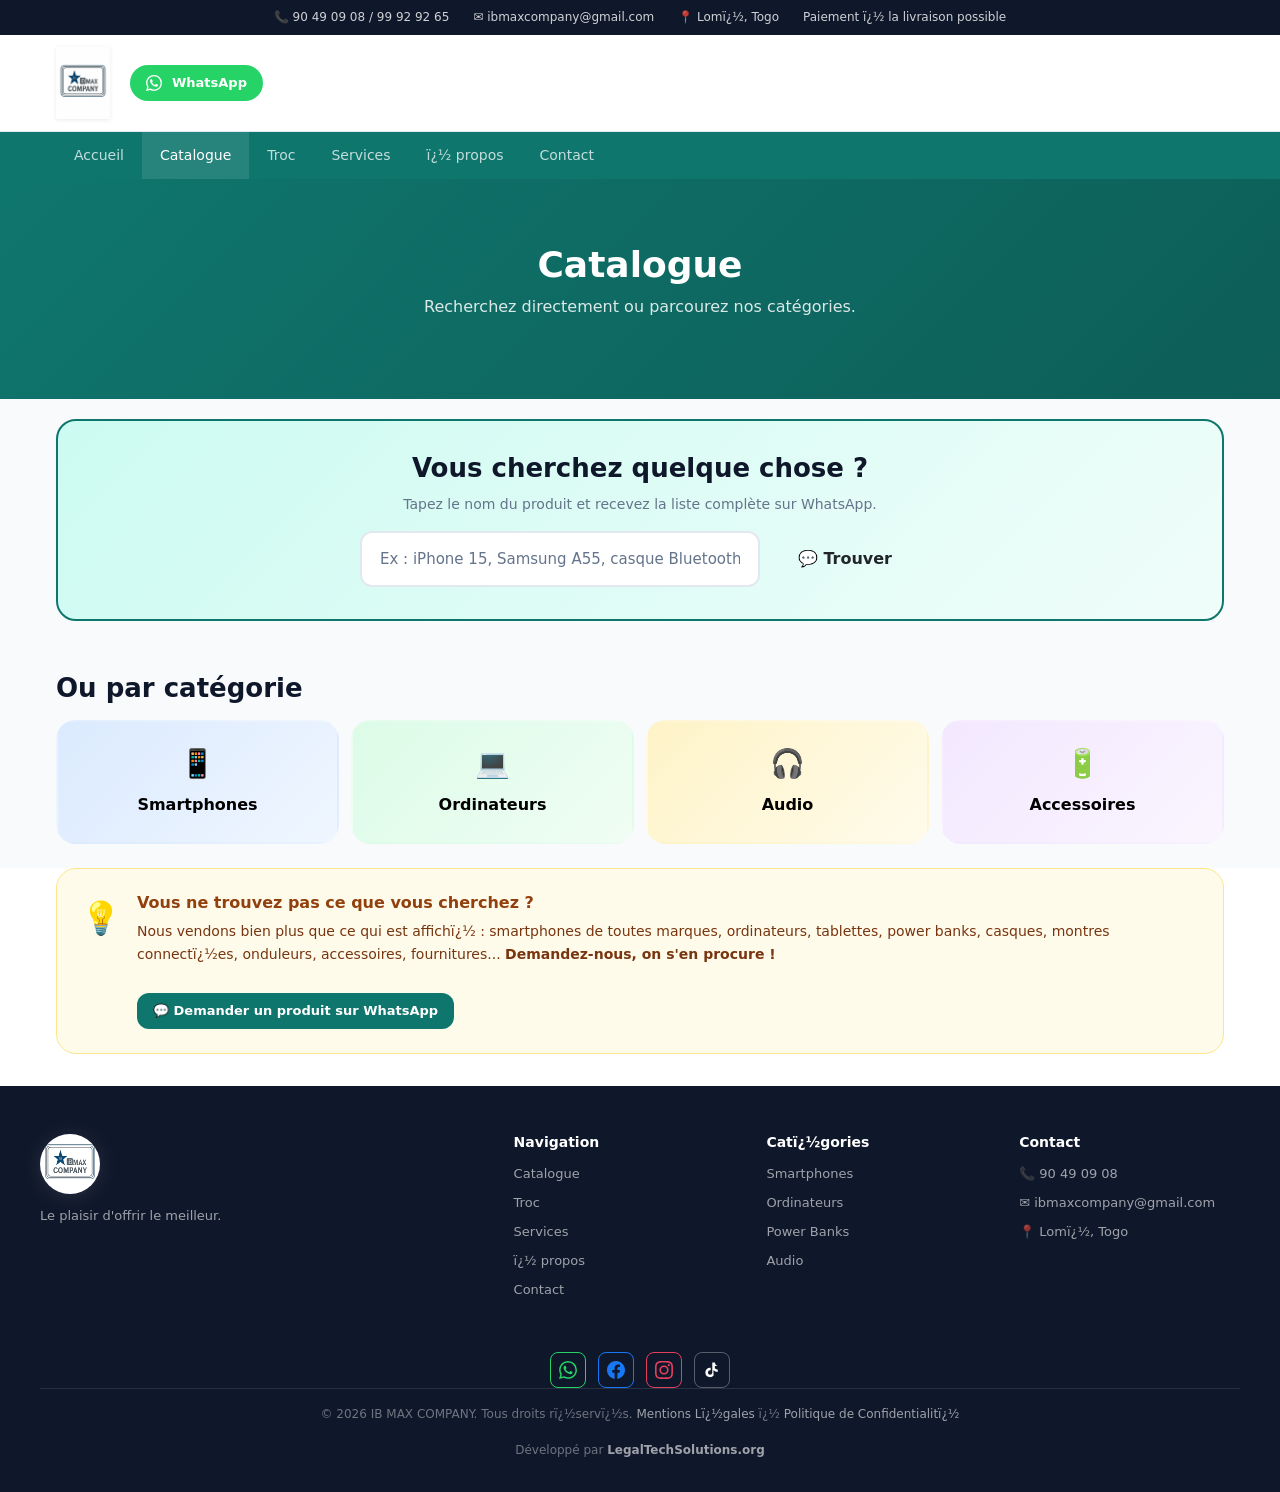
==== commit f645262e: "maj: credit footer legaltechsolutions.org avec lien" ====
--- a/catalogue.html
+++ b/catalogue.html
@@ -8,17 +8,17 @@
   <meta name="keywords" content="smartphone, tï¿½lï¿½phone, reconditionnï¿½, high-tech, Lomï¿½, Togo, Samsung, iPhone, OPPO, Xiaomi, power bank, accessoire, IB MAX COMPANY">
   <meta name="author" content="IB MAX COMPANY">
   <meta name="robots" content="index, follow">
-  <link rel="canonical" href="https://ibmaxcompany.com/catalogue.html">
+  <link rel="canonical" href="https://ibmaxcompany.netlify.app/catalogue.html">
   <meta property="og:type" content="website">
   <meta property="og:site_name" content="IB MAX COMPANY">
   <meta property="og:title" content="Catalogue ï¿½ IB MAX COMPANY">
   <meta property="og:description" content="Dï¿½couvrez notre catalogue de smartphones reconditionnï¿½s et neufs, power banks, ordinateurs et accessoires. Samsung, iPhone, OPPO, Xiaomi et plus. Prix en FCFA ï¿½ Lomï¿½, Togo.">
-  <meta property="og:url" content="https://ibmaxcompany.com/catalogue.html">
-  <meta property="og:image" content="https://ibmaxcompany.com/images/background/WhatsApp%20Image%202026-09-11%20at%2018.23.50.jpeg">
+  <meta property="og:url" content="https://ibmaxcompany.netlify.app/catalogue.html">
+  <meta property="og:image" content="https://ibmaxcompany.netlify.app/images/background/WhatsApp%20Image%202026-09-11%20at%2018.23.50.jpeg">
   <meta name="twitter:card" content="summary_large_image">
   <meta name="twitter:title" content="Catalogue ï¿½ IB MAX COMPANY">
   <meta name="twitter:description" content="Dï¿½couvrez notre catalogue de smartphones reconditionnï¿½s et neufs, power banks, ordinateurs et accessoires. Samsung, iPhone, OPPO, Xiaomi et plus. Prix en FCFA ï¿½ Lomï¿½, Togo.">
-  <meta name="twitter:image" content="https://ibmaxcompany.com/images/background/WhatsApp%20Image%202026-09-11%20at%2018.23.50.jpeg">
+  <meta name="twitter:image" content="https://ibmaxcompany.netlify.app/images/background/WhatsApp%20Image%202026-09-11%20at%2018.23.50.jpeg">
   <link rel="icon" type="image/png" href="images/logo/logo.png">
   <meta name="theme-color" content="#0f766e">
   <link rel="preconnect" href="https://fonts.googleapis.com">
@@ -115,7 +115,7 @@
     </div>
     <div class="container footer-bottom">
       <p>&copy; 2026 IB MAX COMPANY. Tous droits rï¿½servï¿½s. <a href="mentions-legales.html">Mentions Lï¿½gales</a> ï¿½ <a href="politique-confidentialite.html">Politique de Confidentialitï¿½</a></p>
-      <p class="footer-credit">Dï¿½veloppï¿½ par <strong>LegalTechSolutions</strong></p>
+      <p class="footer-credit">Développé par <a href="https://legaltechsolutions.org" target="_blank" rel="noopener noreferrer"><strong>LegalTechSolutions.org</strong></a></p>
     </div></footer>
 
   <script src="script.js"></script>
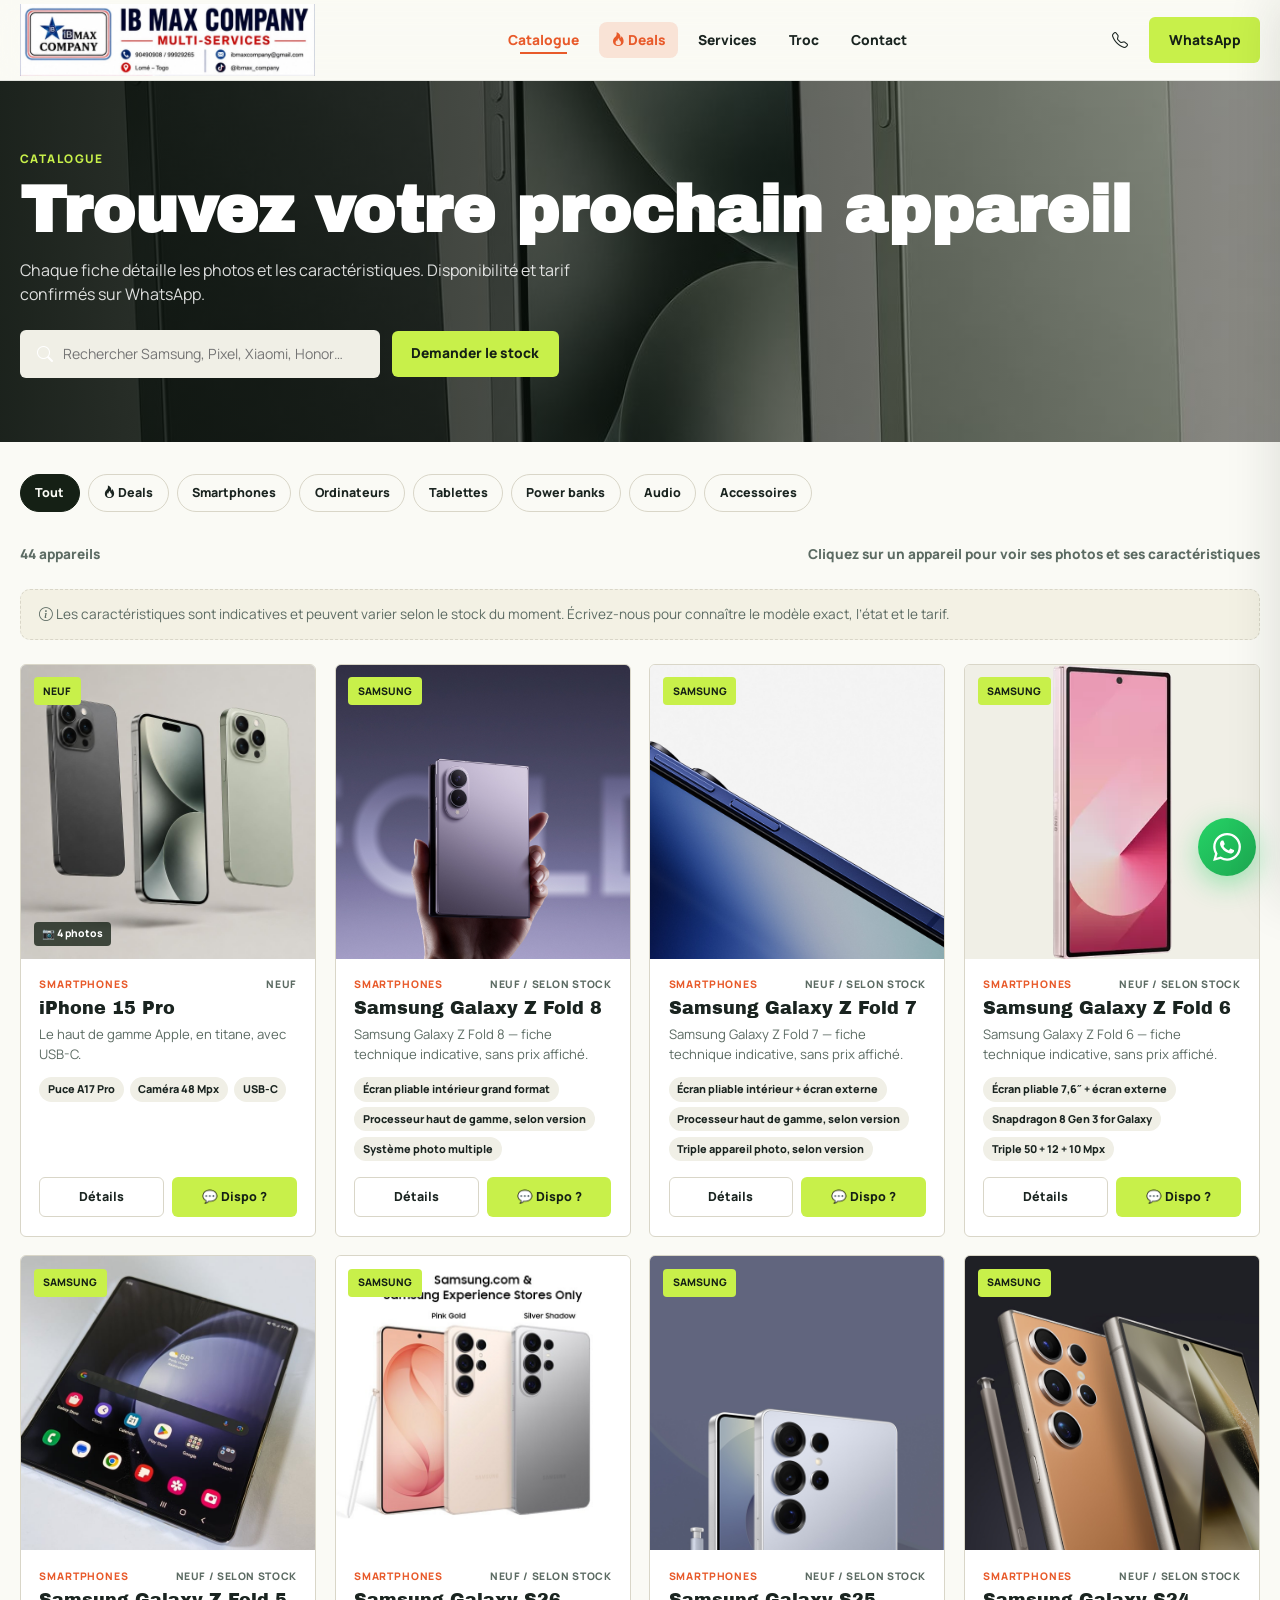
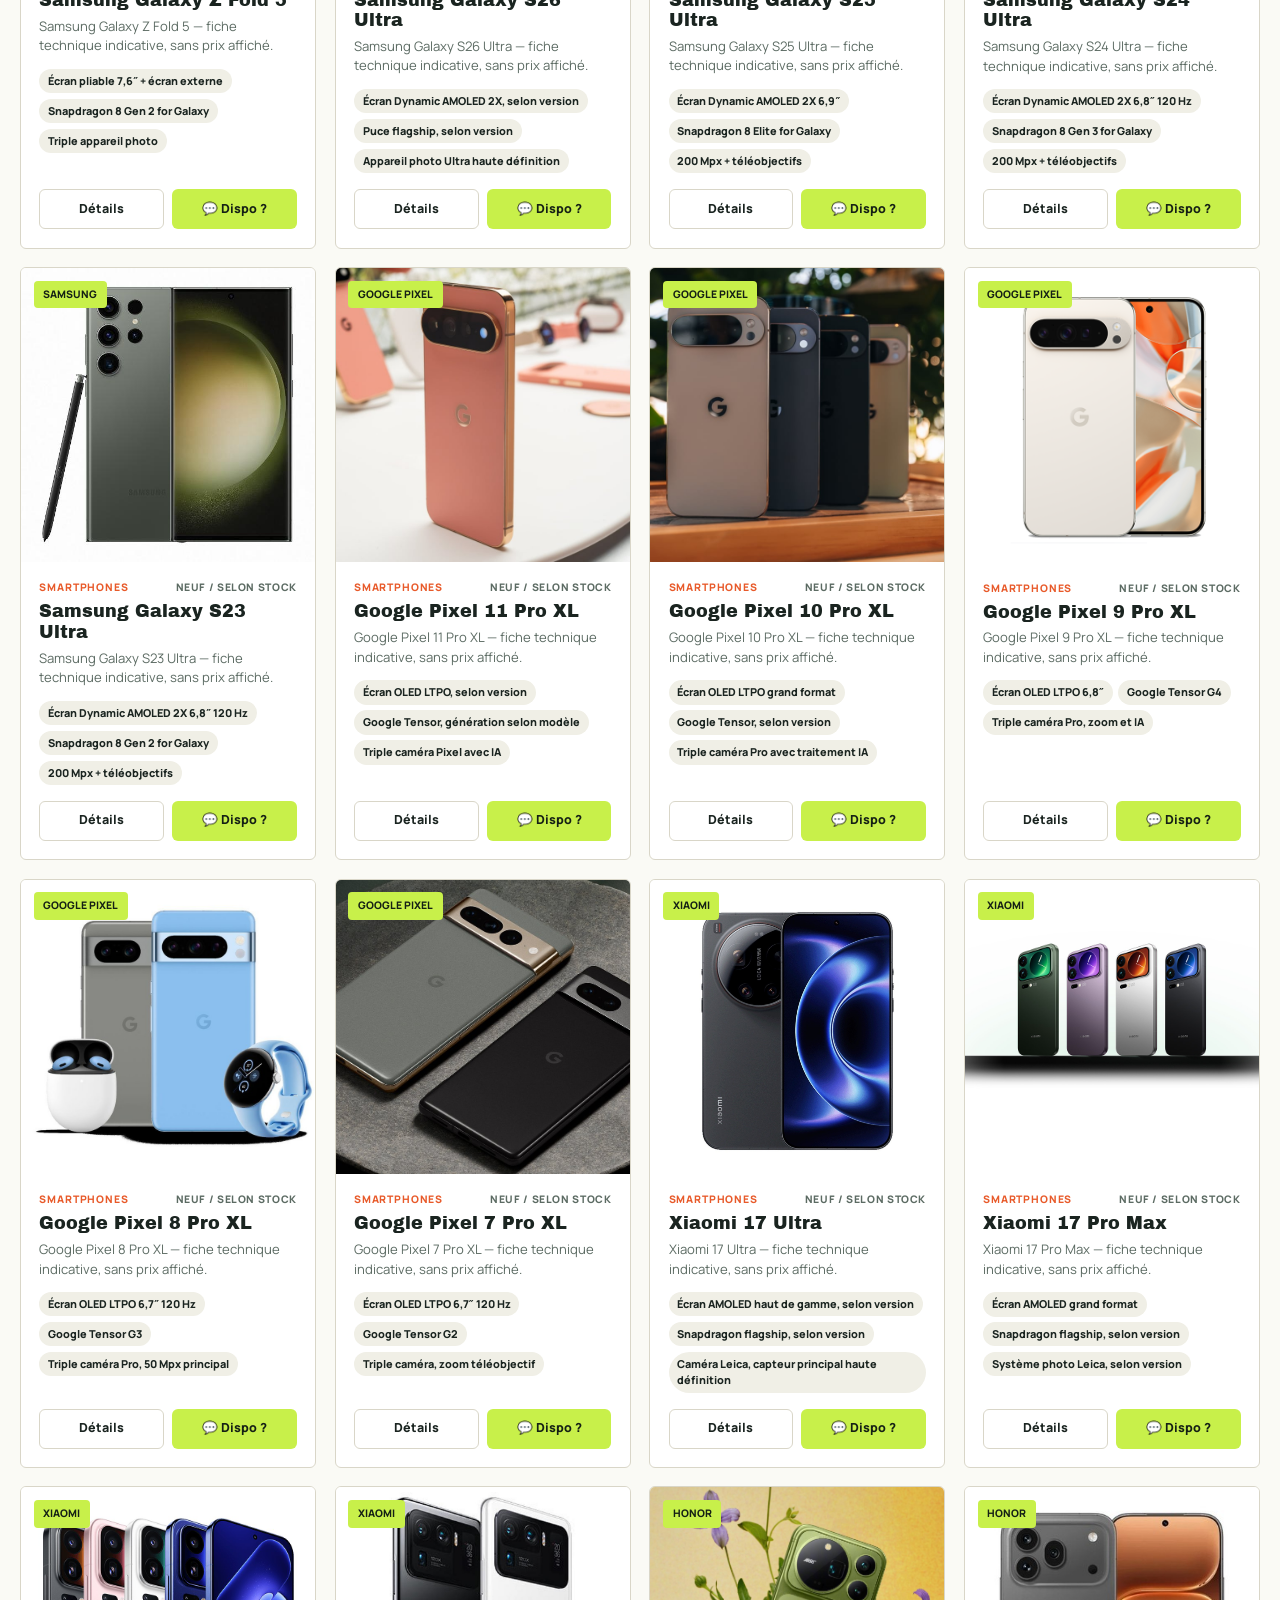
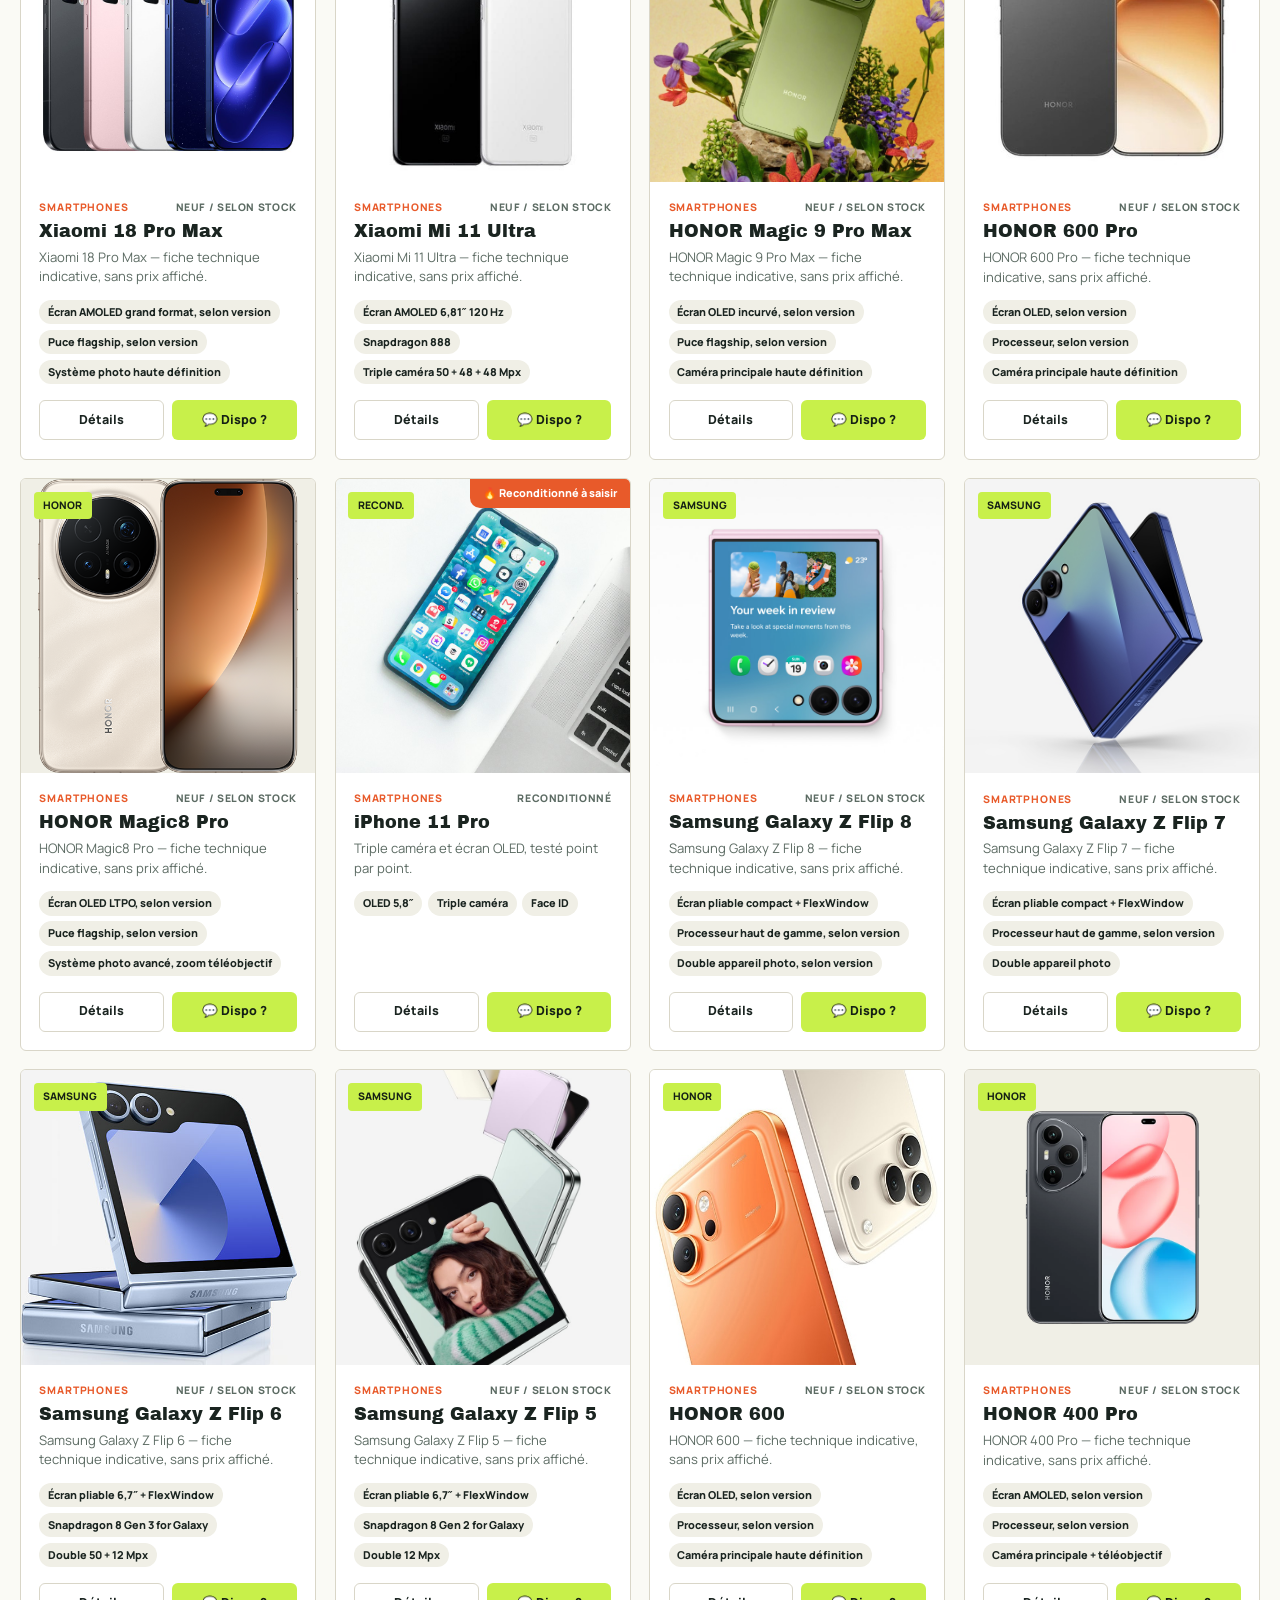
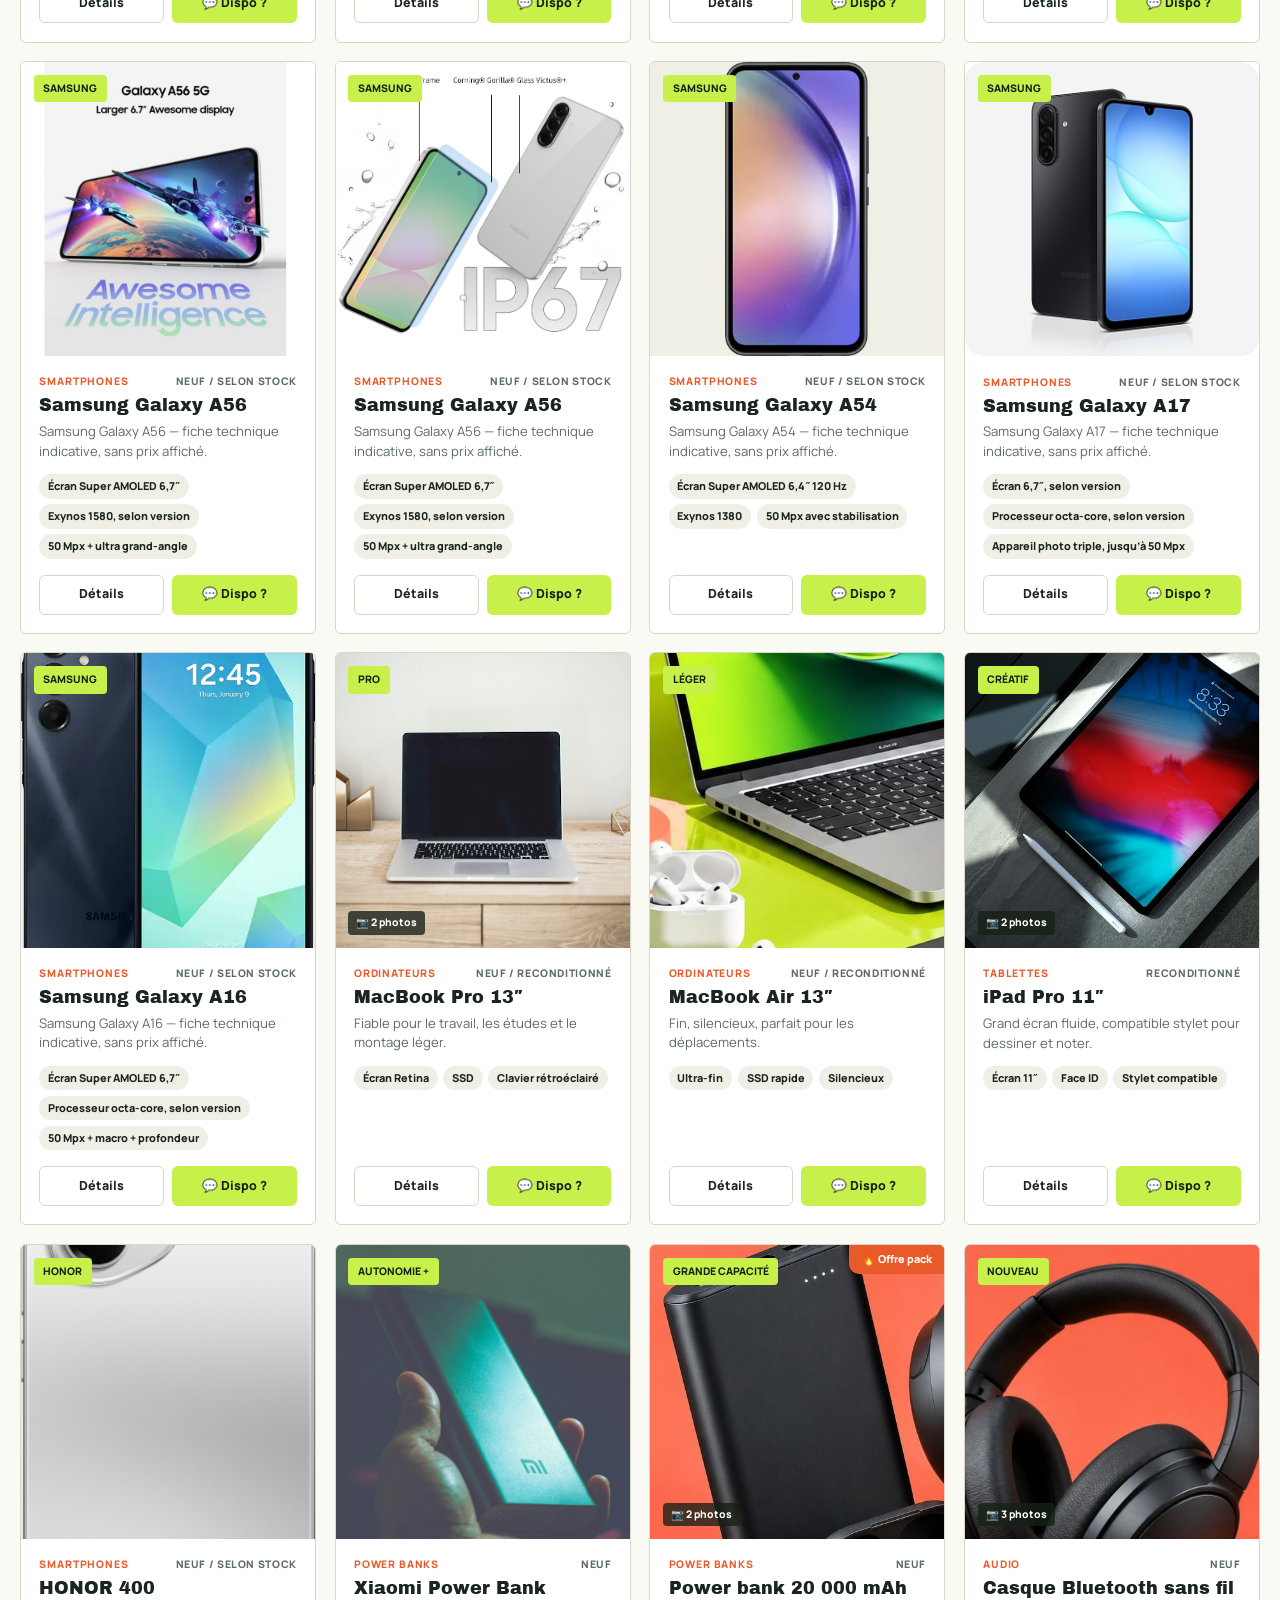
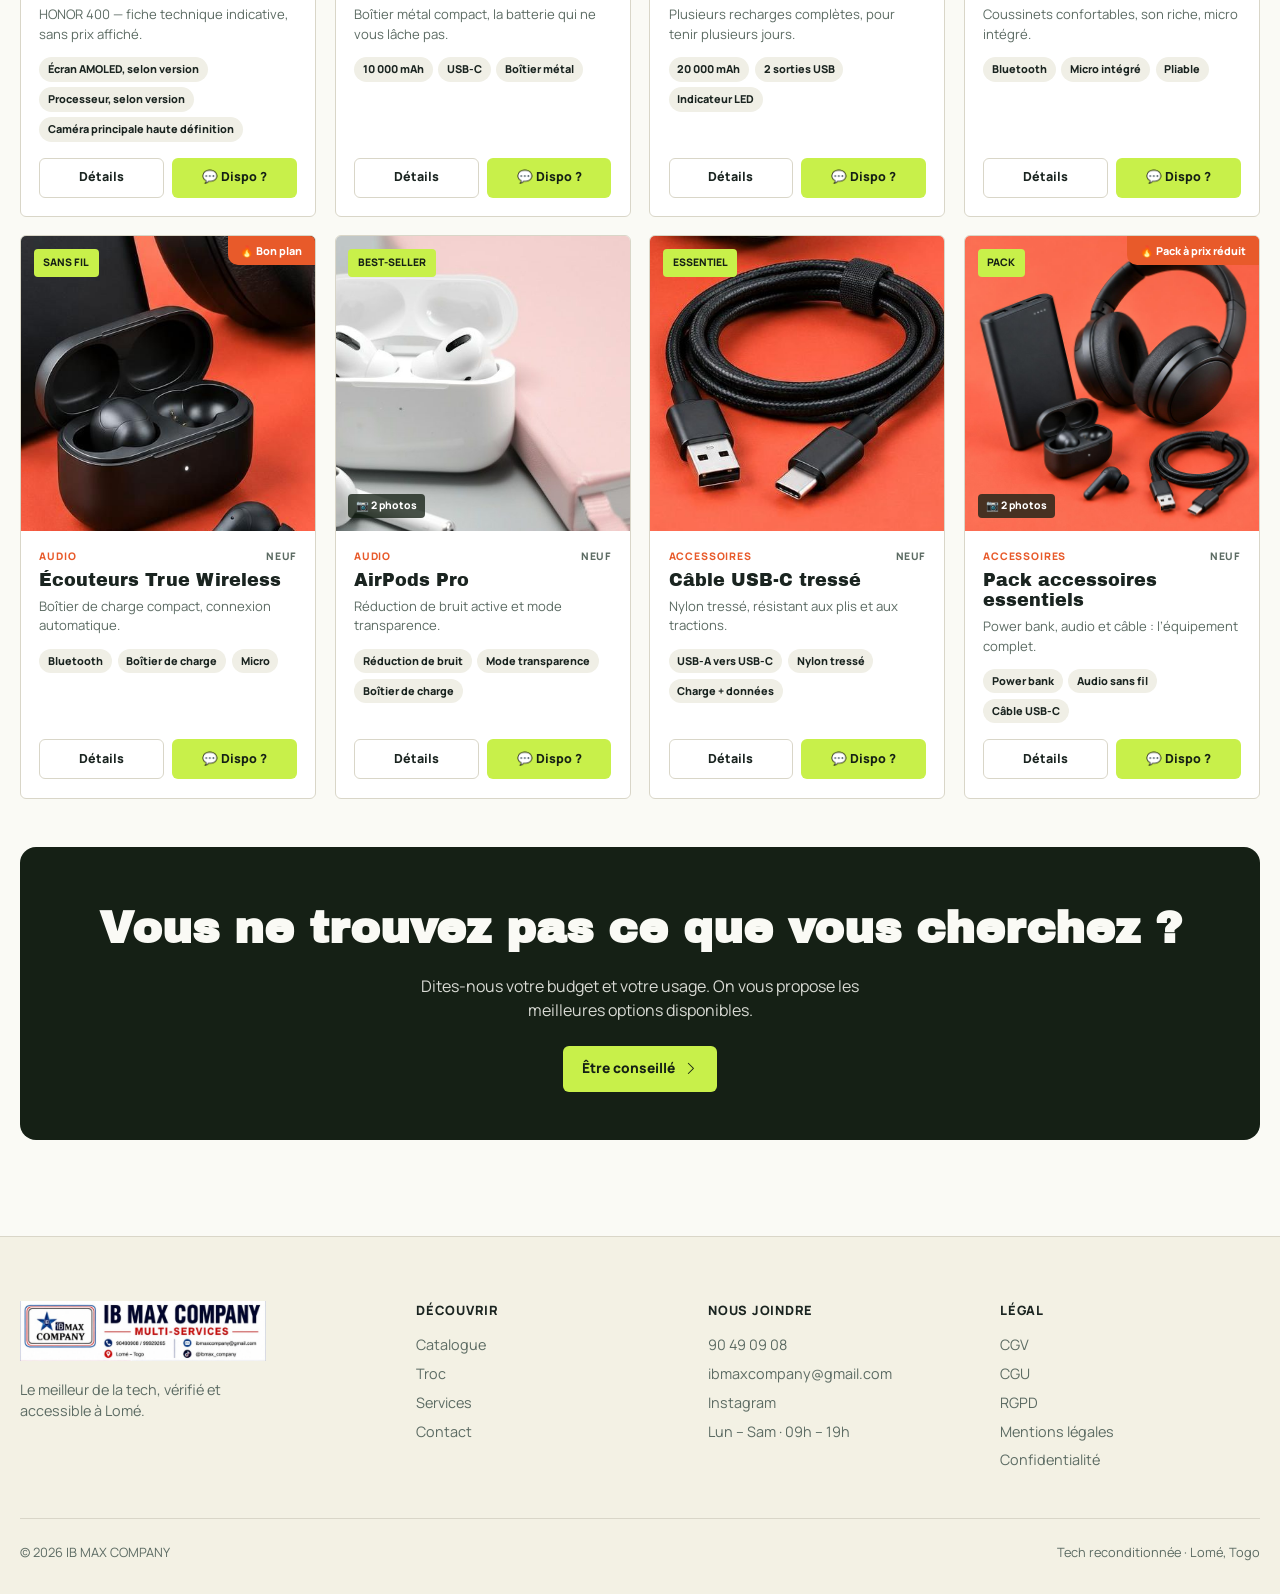
==== commit e53a0928: "mise a jour" ====
--- a/catalogue.html
+++ b/catalogue.html
@@ -1,123 +1,127 @@
-﻿<!DOCTYPE html>
+<!DOCTYPE html>
 <html lang="fr">
 <head>
   <meta charset="UTF-8">
   <meta name="viewport" content="width=device-width, initial-scale=1.0">
-  <title>Catalogue ï¿½ IB MAX COMPANY</title>
-  <meta name="description" content="Dï¿½couvrez notre catalogue de smartphones reconditionnï¿½s et neufs, power banks, ordinateurs et accessoires. Samsung, iPhone, OPPO, Xiaomi et plus. Prix en FCFA ï¿½ Lomï¿½, Togo.">
-  <meta name="keywords" content="smartphone, tï¿½lï¿½phone, reconditionnï¿½, high-tech, Lomï¿½, Togo, Samsung, iPhone, OPPO, Xiaomi, power bank, accessoire, IB MAX COMPANY">
-  <meta name="author" content="IB MAX COMPANY">
-  <meta name="robots" content="index, follow">
-  <link rel="canonical" href="https://ibmaxcompany.netlify.app/catalogue.html">
-  <meta property="og:type" content="website">
-  <meta property="og:site_name" content="IB MAX COMPANY">
-  <meta property="og:title" content="Catalogue ï¿½ IB MAX COMPANY">
-  <meta property="og:description" content="Dï¿½couvrez notre catalogue de smartphones reconditionnï¿½s et neufs, power banks, ordinateurs et accessoires. Samsung, iPhone, OPPO, Xiaomi et plus. Prix en FCFA ï¿½ Lomï¿½, Togo.">
-  <meta property="og:url" content="https://ibmaxcompany.netlify.app/catalogue.html">
-  <meta property="og:image" content="https://ibmaxcompany.netlify.app/images/background/WhatsApp%20Image%202026-09-11%20at%2018.23.50.jpeg">
-  <meta name="twitter:card" content="summary_large_image">
-  <meta name="twitter:title" content="Catalogue ï¿½ IB MAX COMPANY">
-  <meta name="twitter:description" content="Dï¿½couvrez notre catalogue de smartphones reconditionnï¿½s et neufs, power banks, ordinateurs et accessoires. Samsung, iPhone, OPPO, Xiaomi et plus. Prix en FCFA ï¿½ Lomï¿½, Togo.">
-  <meta name="twitter:image" content="https://ibmaxcompany.netlify.app/images/background/WhatsApp%20Image%202026-09-11%20at%2018.23.50.jpeg">
-  <link rel="icon" type="image/png" href="images/logo/logo.png">
-  <meta name="theme-color" content="#0f766e">
+  <title>Catalogue — IB MAX COMPANY | iPhone, MacBook, audio & accessoires à Lomé</title>
+  <meta name="description" content="Parcourez nos iPhone, MacBook, iPad, power banks, casques et accessoires à Lomé avec photos et caractéristiques.">
+  <meta name="theme-color" content="#c8f04a">
+  <meta property="og:title" content="Catalogue — IB MAX COMPANY | iPhone, MacBook, audio & accessoires à Lomé">
+  <meta property="og:description" content="Parcourez nos iPhone, MacBook, iPad, power banks, casques et accessoires à Lomé avec photos et caractéristiques.">
+  <meta property="og:image" content="images/ibmax-hero.jpg">
+  <link rel="icon" href="images/logo.jpeg">
+  <link rel="icon" type="image/svg+xml" href="images/logo.jpeg">
+  <link rel="apple-touch-icon" href="images/logo.jpeg">
+  <link rel="manifest" href="manifest.webmanifest">
   <link rel="preconnect" href="https://fonts.googleapis.com">
   <link rel="preconnect" href="https://fonts.gstatic.com" crossorigin>
-  <link href="https://fonts.googleapis.com/css2?family=Poppins:wght@600;700;800&family=Inter:wght@400;500;600;700&display=swap" rel="stylesheet">
-  <link href="https://cdn.jsdelivr.net/npm/bootstrap@5.3.3/dist/css/bootstrap.min.css" rel="stylesheet" integrity="sha384-Q6E9RHvbIyZFJoft+2mJbSeEWLFvd7uxIpdDDKzkvWJcYGk1H1aTRyFNt8iBB7eI" crossorigin="anonymous">
-  <link rel="stylesheet" href="style.css">
-
-  <meta http-equiv="Content-Security-Policy" content="default-src 'self'; script-src 'self'; style-src 'self' 'unsafe-inline' https://cdn.jsdelivr.net https://fonts.googleapis.com; img-src 'self' https://images.pexels.com data:; font-src 'self' https://cdn.jsdelivr.net https://fonts.googleapis.com https://fonts.gstatic.com; connect-src 'self' https://wa.me https://www.facebook.com https://www.instagram.com; frame-src https://www.google.com https://www.youtube.com;">
+  <link rel="dns-prefetch" href="https://wa.me">
+  <link rel="dns-prefetch" href="https://www.instagram.com">
+  <link rel="dns-prefetch" href="https://www.facebook.com">
+  <link rel="preload" as="style" href="css/style.css">
+  <link rel="preload" as="script" href="js/products.js">
+  <link rel="preload" as="script" href="js/script.js">
+  <link href="https://fonts.googleapis.com/css2?family=Archivo+Black&family=Manrope:wght@400;500;600;700;800&display=swap" rel="stylesheet">
+  <link href="https://cdn.jsdelivr.net/npm/bootstrap-icons@1.11.3/font/bootstrap-icons.min.css" rel="stylesheet">
+  <link rel="stylesheet" href="css/style.css" media="print" onload="this.media='all'">
+  <noscript><link rel="stylesheet" href="css/style.css"></noscript>
 </head>
 <body>
-  <div class="topbar"><div class="container topbar-inner"><span>&#128222; 90 49 09 08 / 99 92 92 65</span><span>&#9993; ibmaxcompany@gmail.com</span><span>&#128205; Lomï¿½, Togo</span><span>Paiement ï¿½ la livraison possible</span></div></div>
-  <header class="header"><div class="container header-inner"><a href="index.html" class="logo"><img src="images/logo/logo.png" alt="IB MAX COMPANY" class="logo-img"></a><div class="header-actions"><a href="https://wa.me/22890490908" target="_blank" rel="noopener noreferrer" class="btn btn-whatsapp btn-sm-header"><svg viewBox="0 0 24 24" width="16" height="16" style="vertical-align:middle;margin-right:4px;fill:#fff;"><path d="M17.472 14.382c-.297-.149-1.758-.867-2.03-.967-.273-.099-.471-.148-.67.15-.197.297-.767.966-.94 1.164-.173.199-.347.223-.644.075-.297-.15-1.255-.463-2.39-1.475-.883-.788-1.48-1.761-1.653-2.059-.173-.297-.018-.458.13-.606.134-.133.298-.347.446-.52.149-.174.198-.298.298-.497.099-.198.05-.371-.025-.52-.075-.149-.669-1.612-.916-2.207-.242-.579-.487-.5-.669-.51-.173-.008-.371-.01-.57-.01-.198 0-.52.074-.792.372-.272.297-1.04 1.016-1.04 2.479 0 1.462 1.065 2.875 1.213 3.074.149.198 2.096 3.2 5.077 4.487.709.306 1.262.489 1.694.625.712.227 1.36.195 1.871.118.571-.085 1.758-.719 2.006-1.413.248-.694.248-1.289.173-1.413-.074-.124-.272-.198-.57-.347m-5.421 7.403h-.004a9.87 9.87 0 01-5.031-1.378l-.361-.214-3.741.982.998-3.648-.235-.374a9.86 9.86 0 01-1.51-5.26c.001-5.45 4.436-9.884 9.888-9.884 2.64 0 5.122 1.03 6.988 2.898a9.825 9.825 0 012.893 6.994c-.003 5.45-4.437 9.884-9.885 9.884m8.413-18.297A11.815 11.815 0 0012.05 0C5.495 0 .16 5.335.157 11.892c0 2.096.547 4.142 1.588 5.945L.057 24l6.305-1.654a11.882 11.882 0 005.683 1.448h.005c6.554 0 11.89-5.335 11.893-11.893a11.821 11.821 0 00-3.48-8.413z"/></svg> WhatsApp</a></div><button class="menu-toggle" id="menuToggle"><span></span><span></span><span></span></button></div></header>
-  <nav class="main-nav" id="mainNav"><div class="container nav-inner"><a href="index.html" class="nav-link">Accueil</a><a href="catalogue.html" class="nav-link active">Catalogue</a><a href="troc.html" class="nav-link">Troc</a><a href="services.html" class="nav-link">Services</a><a href="index.html#apropos" class="nav-link">ï¿½ propos</a><a href="contact.html" class="nav-link">Contact</a></div></nav>
-  <div class="nav-overlay" id="navOverlay"></div>
+
+  <header class="site-header">
+    <div class="site-container">
+      <a href="index.html" class="brand-mark" aria-label="IB MAX COMPANY"><img src="images/logo.jpeg" alt="IB MAX COMPANY" ></a>
+      <nav class="nav-desktop" aria-label="Navigation">
+        <a class="nav-link active" href="catalogue.html">Catalogue</a>
+        <a class="nav-link nav-deals" href="catalogue.html?cat=Deals"><i class="bi bi-fire"></i> Deals</a>
+        <a class="nav-link" href="services.html">Services</a>
+        <a class="nav-link" href="troc.html">Troc</a>
+        <a class="nav-link" href="contact.html">Contact</a>
+      </nav>
+      <div class="header-actions">
+        <a class="icon-button" href="tel:+22890490908" aria-label="Appeler"><i class="bi bi-telephone"></i></a>
+        <a class="button button-primary" href="https://wa.me/22890490908?text=Bonjour%20IB%20MAX%2C%20je%20souhaite%20avoir%20des%20informations." target="_blank" rel="noopener">WhatsApp</a>
+      </div>
+      <button class="menu-toggle" id="menuToggle" aria-label="Menu"><span></span><span></span><span></span></button>
+    </div>
+  </header>
+
+  <div class="mobile-menu" id="mobileMenu">
+    <div style="display:flex;align-items:center;justify-content:space-between">
+      <span class="brand-mark"><img src="images/logo.jpeg" alt="IB MAX COMPANY" ></span>
+      <button class="icon-button" id="menuClose" aria-label="Fermer"><i class="bi bi-x"></i></button>
+    </div>
+    <nav style="margin-top:2.5rem;display:flex;flex-direction:column">
+      <a class="mobile-link" href="index.html">Accueil</a>
+      <a class="mobile-link" href="catalogue.html">Catalogue</a>
+      <a class="mobile-link" href="catalogue.html?cat=Deals"><i class="bi bi-fire"></i> Deals</a>
+      <a class="mobile-link" href="services.html">Services</a>
+      <a class="mobile-link" href="troc.html">Troc</a>
+      <a class="mobile-link" href="contact.html">Contact</a>
+    </nav>
+    <a class="button button-primary" style="margin-top:auto" href="https://wa.me/22890490908" target="_blank" rel="noopener">Écrire sur WhatsApp</a>
+  </div>
+  <button class="menu-backdrop hidden" id="menuBackdrop" aria-label="Fermer"></button>
 
   <main>
-    <section class="page-hero">
-      <div class="container">
-        <h1 class="page-title">Catalogue</h1>
-        <p class="page-desc">Recherchez directement ou parcourez nos cat&eacute;gories.</p>
-      </div>
-    </section>
-
-    <!-- Recherche directe WhatsApp -->
-    <section class="catalogue">
-      <div class="container">
-        <div class="cat-search-box">
-          <h2 class="section-title">Vous cherchez quelque chose ?</h2>
-          <p class="section-sub">Tapez le nom du produit et recevez la liste compl&egrave;te sur WhatsApp.</p>
-          <div class="cat-search-row">
-            <input type="text" id="catSearchInput" class="cat-search-input" placeholder="Ex : iPhone 15, Samsung A55, casque Bluetooth..." maxlength="200">
-            <button type="button" id="catSearchBtn" class="btn btn-whatsapp btn-lg">&#128172; Trouver</button>
+    <section class="page-hero has-photo" style="--hero-img:url('../images/ibmax-phones.jpg')">
+      <div class="site-container">
+        <span class="section-kicker">Catalogue</span>
+        <h1>Trouvez votre prochain appareil</h1>
+        <p>Chaque fiche détaille les photos et les caractéristiques. Disponibilité et tarif confirmés sur WhatsApp.</p>
+        <div class="flex flex-wrap gap-3 mt-6" style="align-items:center">
+          <div class="search-bar">
+            <span><i class="bi bi-search"></i></span>
+            <input type="search" id="catSearch" placeholder="Rechercher Samsung, Pixel, Xiaomi, Honor…" aria-label="Rechercher un appareil">
           </div>
+          <button class="button button-primary" id="catSearchBtn">Demander le stock</button>
         </div>
       </div>
     </section>
 
-    <!-- Etape 1 : Categorie -->
-    <section class="catalogue">
-      <div class="container">
-        <h2 class="section-title">Ou par cat&eacute;gorie</h2>
-        <div class="categories-grid" id="catGrid">
-          <button type="button" class="cat-card" data-cat="smartphones" style="background: linear-gradient(135deg, #dbeafe, #eff6ff);">
-            <span class="cat-emoji">&#128241;</span>
-            <h3>Smartphones</h3>
-          </button>
-          <button type="button" class="cat-card" data-cat="ordinateurs" style="background: linear-gradient(135deg, #dcfce7, #f0fdf4);">
-            <span class="cat-emoji">&#128187;</span>
-            <h3>Ordinateurs</h3>
-          </button>
-          <button type="button" class="cat-card" data-cat="audio" style="background: linear-gradient(135deg, #fef3c7, #fffbeb);">
-            <span class="cat-emoji">&#127911;</span>
-            <h3>Audio</h3>
-          </button>
-          <button type="button" class="cat-card" data-cat="accessoires" style="background: linear-gradient(135deg, #f3e8ff, #faf5ff);">
-            <span class="cat-emoji">&#128267;</span>
-            <h3>Accessoires</h3>
-          </button>
-        </div>
+    <section class="site-container" style="padding: 2rem 0 4rem">
+      <div class="filter-row" aria-label="Filtres">
+        <button class="filter-button active" data-filter="Tout">Tout</button>
+        <button class="filter-button" data-filter="Deals"><i class="bi bi-fire"></i> Deals</button>
+        <button class="filter-button" data-filter="Smartphones">Smartphones</button>
+        <button class="filter-button" data-filter="Ordinateurs">Ordinateurs</button>
+        <button class="filter-button" data-filter="Tablettes">Tablettes</button>
+        <button class="filter-button" data-filter="Power banks">Power banks</button>
+        <button class="filter-button" data-filter="Audio">Audio</button>
+        <button class="filter-button" data-filter="Accessoires">Accessoires</button>
+      </div>
+      <div class="catalog-meta">
+        <span class="catalog-count" id="catalogCount"></span>
+        <span class="catalog-count">Cliquez sur un appareil pour voir ses photos et ses caractéristiques</span>
+      </div>
+      <div class="catalog-note"><i class="bi bi-info-circle"></i> Les caractéristiques sont indicatives et peuvent varier selon le stock du moment. Écrivez-nous pour connaître le modèle exact, l’état et le tarif.</div>
+      <div class="product-grid" id="catalogGrid"></div>
+
+      <div class="cta-block">
+        <h2>Vous ne trouvez pas ce que vous cherchez ?</h2>
+        <p>Dites-nous votre budget et votre usage. On vous propose les meilleures options disponibles.</p>
+        <a class="button button-primary" href="https://wa.me/22890490908?text=Bonjour%20IB%20MAX%2C%20j%E2%80%99ai%20besoin%20d%E2%80%99aide%20pour%20choisir." target="_blank" rel="noopener">Être conseillé <i class="bi bi-chevron-right"></i></a>
       </div>
     </section>
-
-    <!-- -- ï¿½tape 2 : Marque -- -->
-    <section class="catalogue" id="typeSection" style="display:none; background: var(--bg);">
-      <div class="container">
-        <h2 class="section-title" id="typeTitle">2. Choisissez une marque</h2>
-        <div class="types-grid" id="typesGrid"></div>
-        <a id="catWhatsappBtn" href="#" target="_blank" rel="noopener noreferrer" class="btn btn-whatsapp btn-lg cat-wa-btn" style="display:none;">&#128172; Demander le prix sur WhatsApp</a>
-      </div>
-    </section>
-
-    <!-- -- Banner -- -->
-    <section class="catalogue-note">
-      <div class="container">
-        <div class="note-banner">
-          <span class="note-icon">&#128161;</span>
-          <div>
-            <h3>Vous ne trouvez pas ce que vous cherchez ?</h3>
-            <p>Nous vendons bien plus que ce qui est affichï¿½ : smartphones de toutes marques, ordinateurs, tablettes, power banks, casques, montres connectï¿½es, onduleurs, accessoires, fournitures... <strong>Demandez-nous, on s'en procure !</strong></p>
-            <a href="https://wa.me/22890490908?text=Bonjour%2C%20je%20cherche%20un%20produit%20non%20list%C3%A9%20sur%20votre%20site." target="_blank" rel="noopener noreferrer" class="btn btn-primary btn-sm" style="margin-top:12px">&#128172; Demander un produit sur WhatsApp</a>
-          </div>
-        </div>
-      </div>
-    </section>
-
   </main>
 
-  <footer class="footer"><div class="container footer-grid"><div class="footer-col"><a href="index.html" class="logo"><img src="images/logo/logo.png" alt="IB MAX COMPANY" class="logo-img"></a><p class="footer-desc">Le plaisir d'offrir le meilleur.</p></div><div class="footer-col"><h4>Navigation</h4><a href="catalogue.html">Catalogue</a><a href="troc.html">Troc</a><a href="services.html">Services</a><a href="index.html#apropos">ï¿½ propos</a><a href="contact.html">Contact</a></div><div class="footer-col"><h4>Catï¿½gories</h4><a href="catalogue.html">Smartphones</a><a href="catalogue.html">Ordinateurs</a><a href="catalogue.html">Power Banks</a><a href="catalogue.html">Audio</a></div><div class="footer-col"><h4>Contact</h4><a href="https://wa.me/22890490908" target="_blank" rel="noopener noreferrer">&#128222; 90 49 09 08</a><a href="mailto:ibmaxcompany@gmail.com">&#9993; ibmaxcompany@gmail.com</a><p>&#128205; Lomï¿½, Togo</p></div></div><div class="footer-social">
-      <a href="https://wa.me/22890490908" target="_blank" rel="noopener noreferrer" class="whatsapp" aria-label="WhatsApp"><svg viewBox="0 0 24 24"><path d="M17.472 14.382c-.297-.149-1.758-.867-2.03-.967-.273-.099-.471-.148-.67.15-.197.297-.767.966-.94 1.164-.173.199-.347.223-.644.075-.297-.15-1.255-.463-2.39-1.475-.883-.788-1.48-1.761-1.653-2.059-.173-.297-.018-.458.13-.606.134-.133.298-.347.446-.52.149-.174.198-.298.298-.497.099-.198.05-.371-.025-.52-.075-.149-.669-1.612-.916-2.207-.242-.579-.487-.5-.669-.51-.173-.008-.371-.01-.57-.01-.198 0-.52.074-.792.372-.272.297-1.04 1.016-1.04 2.479 0 1.462 1.065 2.875 1.213 3.074.149.198 2.096 3.2 5.077 4.487.709.306 1.262.489 1.694.625.712.227 1.36.195 1.871.118.571-.085 1.758-.719 2.006-1.413.248-.694.248-1.289.173-1.413-.074-.124-.272-.198-.57-.347m-5.421 7.403h-.004a9.87 9.87 0 01-5.031-1.378l-.361-.214-3.741.982.998-3.648-.235-.374a9.86 9.86 0 01-1.51-5.26c.001-5.45 4.436-9.884 9.888-9.884 2.64 0 5.122 1.03 6.988 2.898a9.825 9.825 0 012.893 6.994c-.003 5.45-4.437 9.884-9.885 9.884m8.413-18.297A11.815 11.815 0 0012.05 0C5.495 0 .16 5.335.157 11.892c0 2.096.547 4.142 1.588 5.945L.057 24l6.305-1.654a11.882 11.882 0 005.683 1.448h.005c6.554 0 11.89-5.335 11.893-11.893a11.821 11.821 0 00-3.48-8.413z"/></svg></a>
-      <a href="https://www.facebook.com/share/1EzmM8azvQ/?mibextid=wwXIfr" target="_blank" rel="noopener noreferrer" class="facebook" aria-label="Facebook"><svg viewBox="0 0 24 24"><path d="M24 12.073c0-6.627-5.373-12-12-12s-12 5.373-12 12c0 5.99 4.388 10.954 10.125 11.854v-8.385H7.078v-3.47h3.047V9.43c0-3.007 1.792-4.669 4.533-4.669 1.312 0 2.686.235 2.686.235v2.953H15.83c-1.491 0-1.956.925-1.956 1.874v2.25h3.328l-.532 3.47h-2.796v8.385C19.612 23.027 24 18.062 24 12.073z"/></svg></a>
-      <a href="https://www.instagram.com/ibmax_company?igsi=MTkyMWNneGoyazc1NQ==" target="_blank" rel="noopener noreferrer" class="instagram" aria-label="Instagram"><svg viewBox="0 0 24 24"><path d="M12 2.163c3.204 0 3.584.012 4.85.07 3.252.148 4.771 1.691 4.919 4.919.058 1.265.069 1.645.069 4.849 0 3.205-.012 3.584-.069 4.849-.149 3.225-1.664 4.771-4.919 4.919-1.266.058-1.644.07-4.85.07-3.204 0-3.584-.012-4.849-.07-3.26-.149-4.771-1.699-4.919-4.92-.058-1.265-.07-1.644-.07-4.849 0-3.204.013-3.583.07-4.849.149-3.227 1.664-4.771 4.919-4.919 1.266-.057 1.645-.069 4.849-.069zM12 0C8.741 0 8.333.014 7.053.072 2.695.272.273 2.69.073 7.052.014 8.333 0 8.741 0 12c0 3.259.014 3.668.072 4.948.2 4.358 2.618 6.78 6.98 6.98C8.333 23.986 8.741 24 12 24c3.259 0 3.668-.014 4.948-.072 4.354-.2 6.782-2.618 6.979-6.98.059-1.28.073-1.689.073-4.948 0-3.259-.014-3.667-.072-4.947-.196-4.354-2.617-6.78-6.979-6.98C15.668.014 15.259 0 12 0zm0 5.838a6.162 6.162 0 100 12.324 6.162 6.162 0 000-12.324zM12 16a4 4 0 110-8 4 4 0 010 8zm6.406-11.845a1.44 1.44 0 100 2.881 1.44 1.44 0 000-2.881z"/></svg></a>
-      <a href="https://www.tiktok.com/@ibmax_company?_r=1&_t=ZS-99NOOtoiaNE" target="_blank" rel="noopener noreferrer" class="tiktok" aria-label="TikTok"><svg viewBox="0 0 24 24"><path d="M19.59 6.69a4.83 4.83 0 01-3.77-4.25V2h-3.45v13.67a2.89 2.89 0 01-2.88 2.5 2.89 2.89 0 01-2.89-2.89 2.89 2.89 0 012.89-2.89c.28 0 .54.04.79.1v-3.51a6.37 6.37 0 00-.79-.05A6.34 6.34 0 003.15 15.2a6.34 6.34 0 0010.86 4.46v-7.22a8.16 8.16 0 005.58 2.18v-3.45a4.85 4.85 0 01-3.77-1.57V6.69h3.77z"/></svg></a>
+  <footer class="site-footer">
+    <div class="site-container footer-top">
+      <div class="footer-brand">
+        <span class="brand-mark"><img src="images/logo.jpeg" alt="IB MAX COMPANY" ></span>
+        <p>Le meilleur de la tech, vérifié et accessible à Lomé.</p>
+      </div>
+      <div><h3>Découvrir</h3><a href="catalogue.html">Catalogue</a><a href="troc.html">Troc</a><a href="services.html">Services</a><a href="contact.html">Contact</a></div>
+      <div><h3>Nous joindre</h3><a href="tel:+22890490908">90 49 09 08</a><a href="mailto:ibmaxcompany@gmail.com">ibmaxcompany@gmail.com</a><a href="https://www.instagram.com/ibmax_company" target="_blank" rel="noopener">Instagram</a><span>Lun – Sam · 09h – 19h</span></div>
+      <div><h3>Légal</h3><a href="cgv.html">CGV</a><a href="cgu.html">CGU</a><a href="rgpd.html">RGPD</a><a href="mentions-legales.html">Mentions légales</a><a href="politique-confidentialite.html">Confidentialité</a></div>
     </div>
-    <div class="container footer-bottom">
-      <p>&copy; 2026 IB MAX COMPANY. Tous droits rï¿½servï¿½s. <a href="mentions-legales.html">Mentions Lï¿½gales</a> ï¿½ <a href="politique-confidentialite.html">Politique de Confidentialitï¿½</a></p>
-      <p class="footer-credit">Développé par <a href="https://legaltechsolutions.org" target="_blank" rel="noopener noreferrer"><strong>LegalTechSolutions.org</strong></a></p>
-    </div></footer>
+    <div class="site-container footer-bottom"><span>© 2026 IB MAX COMPANY</span><span>Tech reconditionnée · Lomé, Togo</span></div>
+  </footer>
 
-  <script src="script.js"></script>
+  <a class="wa-float" href="https://wa.me/22890490908?text=Bonjour%20IB%20MAX" target="_blank" rel="noopener" aria-label="WhatsApp"><svg viewBox="0 0 24 24"><path d="M17.472 14.382c-.297-.149-1.758-.867-2.03-.967-.273-.099-.471-.148-.67.15-.197.297-.767.966-.94 1.164-.173.199-.347.223-.644.075-.297-.15-1.255-.463-2.39-1.475-.883-.788-1.48-1.761-1.653-2.059-.173-.297-.018-.458.13-.606.134-.133.298-.347.446-.52.149-.174.198-.298.298-.497.099-.198.05-.371-.025-.52-.075-.149-.669-1.612-.916-2.207-.242-.579-.487-.5-.669-.51-.173-.008-.371-.01-.57-.01-.198 0-.52.074-.792.372-.272.297-1.04 1.016-1.04 2.479 0 1.462 1.065 2.875 1.213 3.074.149.198 2.096 3.2 5.077 4.487.709.306 1.262.489 1.694.625.712.227 1.36.195 1.871.118.571-.085 1.758-.719 2.006-1.413.248-.694.248-1.289.173-1.413-.074-.124-.272-.198-.57-.347m-5.421 7.403h-.004a9.87 9.87 0 01-5.031-1.378l-.361-.214-3.741.982.998-3.648-.235-.374a9.86 9.86 0 01-1.51-5.26c.001-5.45 4.436-9.884 9.888-9.884 2.64 0 5.122 1.03 6.988 2.898a9.825 9.825 0 012.893 6.994c-.003 5.45-4.437 9.884-9.885 9.884m8.413-18.297A11.815 11.815 0 0012.05 0C5.495 0 .16 5.335.157 11.892c0 2.096.547 4.142 1.588 5.945L.057 24l6.305-1.654a11.882 11.882 0 005.683 1.448h.005c6.554 0 11.89-5.335 11.893-11.893a11.821 11.821 0 00-3.48-8.413z"/></svg></a>
+
+  <script src="js/products.js"></script>
+  <script src="js/script.js"></script>
+  
 </body>
 </html>
--- a/css/style.css
+++ b/css/style.css
@@ -0,0 +1,1339 @@
+/* IB MAX COMPANY — Pure CSS (design moderne) */
+
+:root {
+  --font-sans: "Manrope", system-ui, -apple-system, sans-serif;
+  --font-display: "Archivo Black", sans-serif;
+  --background: #fafaf5;
+  --foreground: #1a2420;
+  --card: #ffffff;
+  --primary: #c8f04a;
+  --primary-foreground: #152015;
+  --secondary: #e85a2a;
+  --secondary-foreground: #fffaf5;
+  --muted: #f0efe6;
+  --muted-foreground: #5c6b63;
+  --border: #d9d6c8;
+  --surface-dark: #152015;
+  --surface-soft: #f3f1e4;
+  --shadow-float: 0 18px 50px rgba(21, 32, 21, 0.16);
+}
+
+*, *::before, *::after { box-sizing: border-box; margin: 0; padding: 0; }
+html { scroll-behavior: smooth; }
+body {
+  font-family: var(--font-sans);
+  background: var(--background);
+  color: var(--foreground);
+  line-height: 1.5;
+  -webkit-font-smoothing: antialiased;
+  overflow-x: hidden;
+}
+img { max-width: 100%; display: block; }
+a { color: inherit; text-decoration: none; }
+ul { list-style: none; }
+button { font: inherit; cursor: pointer; border: none; background: none; }
+input, textarea { font: inherit; }
+::selection { background: var(--primary); color: var(--primary-foreground); }
+
+.site-container { width: min(100% - 2rem, 1240px); margin-inline: auto; }
+
+/* Announcement */
+.announcement-bar {
+  background: var(--primary);
+  color: var(--primary-foreground);
+  font-size: 0.75rem;
+  font-weight: 700;
+}
+.announcement-bar .site-container {
+  display: flex;
+  align-items: center;
+  justify-content: space-between;
+  gap: 1rem;
+  padding: 0.5rem 0;
+}
+
+/* Header */
+.site-header {
+  position: sticky;
+  top: 0;
+  z-index: 40;
+  background: color-mix(in srgb, var(--background) 82%, transparent);
+  border-bottom: 1px solid color-mix(in srgb, var(--foreground) 10%, transparent);
+  backdrop-filter: blur(18px);
+}
+.site-header .site-container {
+  display: flex;
+  align-items: center;
+  gap: 1.5rem;
+  height: 80px;
+}
+.brand-mark {
+  display: inline-flex;
+  align-items: center;
+  font-family: var(--font-display);
+  font-size: 1.25rem;
+  line-height: 1;
+}
+.brand-mark img {
+  height: 72px;
+  width: auto;
+  object-fit: contain;
+  vertical-align: middle;
+}
+.mobile-menu .brand-mark img { height: 60px; }
+.footer-brand .brand-mark img { height: 60px; }
+.brand-ib {
+  padding: 0.48rem 0.42rem;
+  color: var(--primary);
+  background: var(--surface-dark);
+}
+.brand-max {
+  padding: 0.48rem 0.5rem;
+  color: var(--surface-dark);
+  background: var(--primary);
+}
+.nav-desktop {
+  display: none;
+  flex: 1;
+  align-items: center;
+  justify-content: center;
+  gap: 0.5rem;
+}
+.nav-link {
+  position: relative;
+  font-size: 0.86rem;
+  font-weight: 800;
+  padding: 0.5rem 0.75rem;
+  border-radius: 8px;
+  color: var(--foreground);
+  transition: color 0.2s, background 0.2s;
+}
+.nav-link:hover {
+  color: var(--secondary);
+  background: color-mix(in srgb, var(--secondary) 12%, transparent);
+}
+.nav-link::after {
+  content: "";
+  position: absolute;
+  left: 25%;
+  right: 25%;
+  bottom: 0.25rem;
+  height: 2px;
+  background: var(--secondary);
+  transform: scaleX(0);
+  transform-origin: center;
+  transition: transform 0.25s cubic-bezier(0.2, 0.9, 0.3, 1);
+}
+.nav-link:hover::after,
+.nav-link.active::after { transform: scaleX(1); }
+.nav-link.active { color: var(--secondary); }
+.nav-deals {
+  background: color-mix(in srgb, var(--secondary) 15%, transparent);
+  color: var(--secondary);
+}
+.nav-deals:hover {
+  background: color-mix(in srgb, var(--secondary) 25%, transparent);
+}
+.header-actions {
+  display: none;
+  align-items: center;
+  gap: 0.5rem;
+  margin-left: auto;
+}
+.icon-button {
+  display: inline-flex;
+  align-items: center;
+  justify-content: center;
+  width: 42px;
+  height: 42px;
+  border-radius: 10px;
+  color: var(--foreground);
+  background: transparent;
+  transition: background 0.2s, color 0.2s, transform 0.15s;
+}
+.icon-button:hover {
+  background: var(--muted);
+  color: var(--secondary);
+  transform: scale(1.05);
+}
+.icon-button:active { transform: scale(0.97); }
+.menu-toggle {
+  display: flex;
+  flex-direction: column;
+  justify-content: center;
+  gap: 5px;
+  width: 42px;
+  height: 42px;
+  margin-left: auto;
+  padding: 10px;
+  border-radius: 10px;
+  background: transparent;
+  transition: background 0.2s;
+}
+.menu-toggle:hover { background: var(--muted); }
+.menu-toggle span {
+  display: block;
+  height: 2px;
+  background: var(--foreground);
+  border-radius: 1px;
+  transition: 0.25s cubic-bezier(0.2, 0.9, 0.3, 1);
+}
+.menu-toggle[aria-expanded="true"] span:nth-child(1) { transform: rotate(45deg) translate(5px, 5px); }
+.menu-toggle[aria-expanded="true"] span:nth-child(2) { opacity: 0; }
+.menu-toggle[aria-expanded="true"] span:nth-child(3) { transform: rotate(-45deg) translate(5px, -5px); }
+
+/* Buttons */
+.button {
+  display: inline-flex;
+  min-height: 44px;
+  align-items: center;
+  justify-content: center;
+  gap: 0.55rem;
+  padding: 0.72rem 1.15rem;
+  border: 1px solid transparent;
+  border-radius: 6px;
+  font-size: 0.86rem;
+  font-weight: 850;
+  transition: transform 0.2s, box-shadow 0.2s, background 0.2s;
+}
+.button:hover {
+  transform: translateY(-2px);
+  box-shadow: var(--shadow-float);
+}
+.button-primary {
+  color: var(--primary-foreground);
+  background: var(--primary);
+}
+.button-dark {
+  color: var(--background);
+  background: var(--surface-dark);
+}
+.button-glass {
+  color: var(--foreground);
+  background: color-mix(in srgb, var(--background) 85%, transparent);
+  border-color: color-mix(in srgb, var(--foreground) 20%, transparent);
+  backdrop-filter: blur(12px);
+}
+.button-large { min-height: 54px; padding-inline: 1.5rem; }
+
+/* Mobile menu */
+.mobile-menu {
+  position: fixed;
+  z-index: 60;
+  inset: 0 0 0 auto;
+  width: min(88vw, 380px);
+  padding: 1.4rem;
+  display: flex;
+  flex-direction: column;
+  background: var(--background);
+  border-left: 1px solid var(--border);
+  box-shadow: -24px 0 48px rgba(21,32,21,.12);
+  transform: translateX(105%);
+  transition: transform 0.35s cubic-bezier(0.2, 0.9, 0.3, 1);
+}
+.mobile-menu.open { transform: translateX(0); }
+.menu-backdrop {
+  position: fixed;
+  inset: 0;
+  z-index: 50;
+  background: color-mix(in srgb, var(--surface-dark) 45%, transparent);
+  border: 0;
+}
+.mobile-link {
+  display: flex;
+  align-items: center;
+  gap: 0.75rem;
+  padding: 1rem 0.75rem;
+  border-radius: 10px;
+  border-bottom: none;
+  font-size: 1.05rem;
+  font-weight: 800;
+  color: var(--foreground);
+  background: transparent;
+  transition: background 0.2s, color 0.2s, padding-left 0.2s;
+}
+.mobile-link:hover,
+.mobile-link:focus {
+  background: var(--muted);
+  color: var(--secondary);
+  padding-left: 1.25rem;
+}
+.mobile-link i { font-size: 1.2rem; flex-shrink: 0; }
+.mobile-link:last-of-type { border-bottom: none; }
+
+/* Hero */
+.hero-section {
+  position: relative;
+  min-height: min(720px, calc(100vh - 110px));
+  overflow: hidden;
+  display: flex;
+  align-items: stretch;
+  background: var(--primary);
+}
+.hero-image {
+  position: absolute;
+  inset: 0;
+  width: 100%;
+  height: 100%;
+  object-fit: cover;
+  object-position: center;
+}
+.hero-shade {
+  position: absolute;
+  inset: 0;
+  background: linear-gradient(90deg, color-mix(in srgb, var(--primary) 95%, transparent) 0%, color-mix(in srgb, var(--primary) 76%, transparent) 28%, transparent 62%);
+}
+.hero-content {
+  position: relative;
+  z-index: 2;
+  display: flex;
+  align-items: center;
+  justify-content: space-between;
+  min-height: 620px;
+  padding-block: 5rem 7rem;
+}
+.hero-copy { max-width: 620px; }
+.eyebrow, .section-kicker {
+  display: inline-flex;
+  align-items: center;
+  gap: 0.45rem;
+  font-size: 0.74rem;
+  line-height: 1;
+  font-weight: 900;
+  text-transform: uppercase;
+  letter-spacing: 0.12em;
+}
+.section-kicker { color: var(--secondary); }
+.hero-copy h1 {
+  margin: 1rem 0;
+  font-family: var(--font-display);
+  font-size: clamp(3.2rem, 8.4vw, 7rem);
+  line-height: 0.84;
+}
+.hero-copy h1 span {
+  -webkit-text-stroke: 2px var(--foreground);
+  color: transparent;
+}
+.hero-copy p {
+  max-width: 530px;
+  margin: 0 0 2rem;
+  font-size: clamp(1.05rem, 2vw, 1.35rem);
+  font-weight: 650;
+  line-height: 1.5;
+}
+.hero-proof {
+  align-self: flex-end;
+  display: flex;
+  align-items: center;
+  gap: 0.75rem;
+  margin-bottom: 2rem;
+  padding: 0.9rem 1rem;
+  border: 1px solid color-mix(in srgb, var(--foreground) 25%, transparent);
+  background: color-mix(in srgb, var(--background) 86%, transparent);
+  backdrop-filter: blur(12px);
+  font-size: 0.75rem;
+  font-weight: 800;
+  line-height: 1.35;
+}
+.proof-number {
+  font-family: var(--font-display);
+  font-size: 2.5rem;
+}
+.hero-ticker {
+  position: absolute;
+  z-index: 3;
+  bottom: 0;
+  left: 0;
+  right: 0;
+  overflow: hidden;
+  background: var(--surface-dark);
+  color: var(--background);
+  transform: rotate(-1deg) scale(1.02);
+}
+.ticker-track {
+  display: flex;
+  width: max-content;
+  animation: ticker 24s linear infinite;
+}
+.ticker-track span {
+  display: flex;
+  align-items: center;
+  gap: 0.7rem;
+  padding: 0.85rem 1.5rem;
+  white-space: nowrap;
+  font-size: 0.78rem;
+  font-weight: 900;
+}
+@keyframes ticker {
+  from { transform: translateX(0); }
+  to { transform: translateX(-50%); }
+}
+
+/* Seamless marquee - JS enhanced */
+.ticker-track.seamless { animation: ticker 30s linear infinite; }
+
+/* Sections */
+.category-section, .products-section, .promise-section { padding: 6.5rem 0; }
+.page-hero {
+  background: var(--surface-soft);
+  border-bottom: 1px solid var(--border);
+  padding: 4rem 0;
+}
+.page-hero h1 {
+  font-family: var(--font-display);
+  font-size: clamp(2.5rem, 6vw, 4rem);
+  line-height: 0.95;
+  margin-top: 0.75rem;
+}
+.page-hero p {
+  margin-top: 1rem;
+  max-width: 36rem;
+  color: var(--muted-foreground);
+}
+.section-heading {
+  display: flex;
+  align-items: flex-end;
+  justify-content: space-between;
+  gap: 2rem;
+  margin-bottom: 2.5rem;
+}
+.section-heading h2 {
+  max-width: 760px;
+  margin: 0.7rem 0 0;
+  font-family: var(--font-display);
+  font-size: clamp(2.25rem, 5vw, 4.7rem);
+  line-height: 0.98;
+}
+.section-heading > p {
+  max-width: 430px;
+  margin: 0;
+  color: var(--muted-foreground);
+  line-height: 1.7;
+}
+
+/* Categories */
+.category-grid {
+  display: grid;
+  grid-template-columns: repeat(6, 1fr);
+  gap: 1px;
+  background: var(--border);
+  border: 1px solid var(--border);
+}
+.category-tile {
+  position: relative;
+  min-height: 168px;
+  padding: 1.2rem;
+  display: flex;
+  flex-direction: column;
+  align-items: flex-start;
+  justify-content: space-between;
+  background: var(--card);
+  font-weight: 850;
+  cursor: pointer;
+  transition: background 0.25s, color 0.25s;
+  text-align: left;
+}
+.category-icon {
+  display: flex;
+  width: 56px;
+  height: 56px;
+  align-items: center;
+  justify-content: center;
+  border-radius: 50%;
+  background: var(--muted);
+  font-size: 1.5rem;
+  transition: transform 0.3s, background 0.3s;
+}
+.category-tile:hover {
+  background: var(--surface-dark);
+  color: var(--background);
+}
+.category-tile:hover .category-icon {
+  transform: rotate(-9deg) scale(1.1);
+  background: var(--primary);
+  color: var(--primary-foreground);
+}
+
+/* Products */
+.products-section { background: var(--surface-soft); }
+.filter-row {
+  display: flex;
+  flex-wrap: wrap;
+  gap: 0.5rem;
+  margin-bottom: 2rem;
+}
+.filter-button {
+  padding: 0.55rem 0.9rem;
+  border: 1px solid var(--border);
+  border-radius: 999px;
+  background: transparent;
+  color: var(--foreground);
+  font-size: 0.78rem;
+  font-weight: 800;
+  cursor: pointer;
+}
+.filter-button.active {
+  border-color: var(--surface-dark);
+  background: var(--surface-dark);
+  color: var(--background);
+}
+.product-grid {
+  display: grid;
+  grid-template-columns: repeat(4, minmax(0, 1fr));
+  gap: 1.15rem;
+}
+.product-card {
+  min-width: 0;
+  background: var(--card);
+  border-radius: 6px;
+  overflow: hidden;
+  transition: transform 0.3s, box-shadow 0.3s;
+}
+.product-card:hover {
+  transform: translateY(-8px);
+  box-shadow: var(--shadow-float);
+}
+.product-visual {
+  position: relative;
+  aspect-ratio: 0.93;
+  overflow: hidden;
+  background: var(--muted);
+}
+.product-visual img {
+  width: 100%;
+  height: 100%;
+  object-fit: cover;
+  transition: transform 0.6s;
+}
+.product-card:hover .product-visual img { transform: scale(1.06); }
+.product-badge {
+  position: absolute;
+  z-index: 2;
+  top: 0.8rem;
+  left: 0.8rem;
+  padding: 0.38rem 0.6rem;
+  border-radius: 4px;
+  background: var(--primary);
+  color: var(--primary-foreground);
+  font-size: 0.65rem;
+  font-weight: 900;
+  text-transform: uppercase;
+}
+.quick-action {
+  position: absolute;
+  z-index: 2;
+  right: 0.8rem;
+  bottom: 0.8rem;
+  width: 44px;
+  height: 44px;
+  display: flex;
+  align-items: center;
+  justify-content: center;
+  border-radius: 50%;
+  background: var(--surface-dark);
+  color: var(--background);
+  opacity: 0;
+  transform: translateY(12px);
+  transition: 0.3s;
+}
+.product-card:hover .quick-action {
+  opacity: 1;
+  transform: translateY(0);
+}
+.product-info { padding: 1.15rem; }
+.product-category {
+  color: var(--secondary);
+  font-size: 0.65rem;
+  font-weight: 900;
+  text-transform: uppercase;
+  letter-spacing: 0.08em;
+}
+.product-info h3 {
+  min-height: 2.8rem;
+  margin: 0.45rem 0 0.8rem;
+  font-size: 0.98rem;
+  line-height: 1.4;
+}
+.product-price-row {
+  display: flex;
+  align-items: baseline;
+  gap: 0.55rem;
+}
+.product-price-row strong {
+  font-family: var(--font-display);
+  font-size: 1.15rem;
+}
+.product-price-row span {
+  color: var(--muted-foreground);
+  font-size: 0.75rem;
+  text-decoration: line-through;
+}
+
+/* Search bar */
+.search-bar {
+  display: flex;
+  align-items: center;
+  gap: 0.6rem;
+  background: var(--muted);
+  border: 1px solid transparent;
+  border-radius: 6px;
+  height: 48px;
+  padding: 0 1rem;
+  max-width: 360px;
+  width: 100%;
+  transition: border-color 0.2s, background 0.2s;
+}
+.search-bar:focus-within {
+  border-color: var(--foreground);
+  background: var(--card);
+}
+.search-bar input {
+  min-width: 0;
+  width: 100%;
+  border: 0;
+  outline: 0;
+  background: transparent;
+  color: var(--foreground);
+  font-size: 0.88rem;
+}
+
+/* Cards / trust */
+.card-grid {
+  display: grid;
+  grid-template-columns: repeat(3, 1fr);
+  gap: 1.25rem;
+}
+.trust-card {
+  border: 1px solid var(--border);
+  background: var(--card);
+  border-radius: 12px;
+  padding: 1.5rem;
+  transition: box-shadow 0.25s;
+}
+.trust-card:hover { box-shadow: var(--shadow-float); }
+.trust-icon {
+  display: inline-flex;
+  width: 48px;
+  height: 48px;
+  align-items: center;
+  justify-content: center;
+  border-radius: 10px;
+  background: var(--primary);
+  color: var(--primary-foreground);
+  font-size: 1.25rem;
+  margin-bottom: 1rem;
+}
+.trust-card h3 {
+  font-family: var(--font-display);
+  font-size: 1.2rem;
+  margin-bottom: 0.5rem;
+}
+.trust-card p {
+  font-size: 0.9rem;
+  color: var(--muted-foreground);
+  line-height: 1.6;
+}
+
+/* Contact form */
+.contact-grid {
+  display: grid;
+  grid-template-columns: 1fr 1fr;
+  gap: 2.5rem;
+}
+.contact-card {
+  border: 1px solid var(--border);
+  background: var(--card);
+  border-radius: 12px;
+  padding: 1.4rem;
+  margin-bottom: 1rem;
+}
+.contact-card h3 {
+  font-weight: 800;
+  margin-bottom: 0.4rem;
+  display: flex;
+  align-items: center;
+  gap: 0.5rem;
+}
+.contact-card p, .contact-card a {
+  color: var(--muted-foreground);
+  font-size: 0.95rem;
+}
+.contact-card a:hover { color: var(--foreground); text-decoration: underline; }
+.form-group { margin-bottom: 1.2rem; }
+.form-group label {
+  display: block;
+  font-size: 0.85rem;
+  font-weight: 700;
+  margin-bottom: 0.4rem;
+}
+.form-group input,
+.form-group textarea {
+  width: 100%;
+  border: 1px solid var(--border);
+  background: var(--card);
+  border-radius: 8px;
+  padding: 0.85rem 1rem;
+  font-size: 0.95rem;
+  outline: none;
+  transition: border-color 0.2s;
+}
+.form-group input:focus,
+.form-group textarea:focus { border-color: var(--foreground); }
+.form-group textarea { resize: vertical; min-height: 120px; }
+
+/* CTA / dark blocks */
+.cta-block {
+  background: var(--surface-dark);
+  color: var(--background);
+  border-radius: 16px;
+  padding: 3rem 2rem;
+  text-align: center;
+  margin-top: 3rem;
+}
+.cta-block h2 {
+  font-family: var(--font-display);
+  font-size: clamp(1.8rem, 4vw, 2.8rem);
+  margin-bottom: 0.75rem;
+}
+.cta-block p {
+  opacity: 0.85;
+  max-width: 32rem;
+  margin: 0 auto 1.5rem;
+}
+.secondary-block {
+  background: var(--secondary);
+  color: var(--secondary-foreground);
+  border-radius: 16px;
+  padding: 3rem 2rem;
+  text-align: center;
+  margin-top: 3rem;
+}
+.secondary-block h2 {
+  font-family: var(--font-display);
+  font-size: clamp(1.8rem, 4vw, 2.8rem);
+}
+
+/* Trade / steps */
+.steps { display: flex; flex-direction: column; gap: 1.25rem; }
+.step {
+  display: flex;
+  gap: 1rem;
+  align-items: flex-start;
+}
+.step-num {
+  flex-shrink: 0;
+  width: 40px;
+  height: 40px;
+  display: flex;
+  align-items: center;
+  justify-content: center;
+  border-radius: 50%;
+  background: var(--primary);
+  color: var(--primary-foreground);
+  font-family: var(--font-display);
+  font-size: 1rem;
+}
+.step strong { display: block; margin-bottom: 0.2rem; }
+.step p { font-size: 0.9rem; color: var(--muted-foreground); }
+
+/* Promise / rating */
+.promise-grid {
+  display: grid;
+  grid-template-columns: repeat(4, 1fr);
+  gap: 1rem;
+}
+.promise-card {
+  border: 1px solid var(--border);
+  background: var(--card);
+  border-radius: 12px;
+  padding: 1.5rem;
+  min-height: 220px;
+}
+.promise-card span {
+  font-family: var(--font-display);
+  font-size: 0.9rem;
+  color: var(--secondary);
+}
+.promise-card h3 {
+  font-family: var(--font-display);
+  font-size: 1.15rem;
+  margin: 2.5rem 0 0.6rem;
+}
+.promise-card p {
+  font-size: 0.85rem;
+  color: var(--muted-foreground);
+  line-height: 1.55;
+}
+
+/* Footer */
+.site-footer {
+  background: var(--surface-soft);
+  border-top: 1px solid var(--border);
+  padding: 4rem 0 2rem;
+  margin-top: 2rem;
+}
+.footer-top {
+  display: grid;
+  grid-template-columns: 1.4fr repeat(3, 1fr);
+  gap: 2rem;
+  margin-bottom: 2.5rem;
+}
+.footer-brand p {
+  margin-top: 0.75rem;
+  font-size: 0.9rem;
+  color: var(--muted-foreground);
+  max-width: 240px;
+}
+.footer-top h3 {
+  font-size: 0.8rem;
+  font-weight: 900;
+  text-transform: uppercase;
+  letter-spacing: 0.06em;
+  margin-bottom: 0.9rem;
+}
+.footer-top a, .footer-top span {
+  display: block;
+  font-size: 0.9rem;
+  color: var(--muted-foreground);
+  margin-bottom: 0.45rem;
+}
+.footer-top a:hover { color: var(--foreground); }
+.social-row { display: flex; gap: 0.5rem; margin-bottom: 0.75rem; }
+.footer-bottom {
+  display: flex;
+  justify-content: space-between;
+  padding-top: 1.5rem;
+  border-top: 1px solid var(--border);
+  font-size: 0.8rem;
+  color: var(--muted-foreground);
+}
+
+/* WhatsApp float */
+.wa-float {
+  position: fixed;
+  bottom: 1.5rem;
+  right: 1.5rem;
+  z-index: 30;
+  width: 58px;
+  height: 58px;
+  display: flex;
+  align-items: center;
+  justify-content: center;
+  border-radius: 50%;
+  background: linear-gradient(135deg, #25d366 0%, #1da851 100%);
+  color: #fff;
+  box-shadow: 0 8px 28px rgba(37, 211, 102, 0.45);
+  transition: transform 0.2s, box-shadow 0.2s, background 0.2s;
+}
+.wa-float:hover {
+  transform: scale(1.1);
+  box-shadow: 0 12px 36px rgba(37, 211, 102, 0.55);
+  background: linear-gradient(135deg, #2ae36e 0%, #22c556 100%);
+}
+.wa-float:active { transform: scale(0.95); }
+.wa-float svg { width: 28px; height: 28px; fill: currentColor; }
+.wa-float:focus-visible { outline: 3px solid color-mix(in srgb, #25d366 40%, transparent); outline-offset: 3px; }
+
+/* Legal */
+.legal-content {
+  max-width: 720px;
+  padding: 2.5rem 0 4rem;
+}
+.legal-content h2 {
+  font-size: 1.1rem;
+  font-weight: 800;
+  margin: 1.8rem 0 0.6rem;
+  color: var(--foreground);
+}
+.legal-content p {
+  font-size: 0.95rem;
+  color: var(--muted-foreground);
+  line-height: 1.7;
+  margin-bottom: 0.75rem;
+}
+
+/* Utilities */
+.flex { display: flex; }
+.flex-wrap { flex-wrap: wrap; }
+.gap-3 { gap: 0.75rem; }
+.mt-4 { margin-top: 1rem; }
+.mt-6 { margin-top: 1.5rem; }
+.mt-8 { margin-top: 2rem; }
+.text-center { text-align: center; }
+.hidden { display: none !important; }
+
+/* Responsive */
+@media (min-width: 1024px) {
+  .nav-desktop { display: flex; }
+  .header-actions { display: flex; }
+  .menu-toggle { display: none; }
+}
+
+@media (max-width: 1023px) {
+  .category-grid { grid-template-columns: repeat(3, 1fr); }
+  .product-grid { grid-template-columns: repeat(2, 1fr); }
+  .promise-grid { grid-template-columns: repeat(2, 1fr); }
+  .card-grid { grid-template-columns: repeat(2, 1fr); }
+  .contact-grid { grid-template-columns: 1fr; }
+  .footer-top { grid-template-columns: 1.2fr 1fr 1fr; }
+  .hero-proof { display: none; }
+}
+
+@media (max-width: 767px) {
+  .site-header .site-container { height: 68px; }
+  .hero-section { min-height: 640px; }
+  .hero-shade {
+    background: linear-gradient(180deg, color-mix(in srgb, var(--primary) 87%, transparent) 0%, color-mix(in srgb, var(--primary) 70%, transparent) 47%, transparent 100%);
+  }
+  .hero-content {
+    align-items: flex-start;
+    min-height: 600px;
+    padding-top: 3.5rem;
+  }
+  .hero-copy h1 { font-size: clamp(3rem, 15vw, 4.5rem); }
+  .category-section, .products-section, .promise-section { padding: 4rem 0; }
+  .section-heading { flex-direction: column; align-items: flex-start; }
+  .category-grid { grid-template-columns: repeat(2, 1fr); }
+  .product-grid { grid-template-columns: 1fr; gap: 0.8rem; }
+  .product-visual { aspect-ratio: 4/3; }
+  .product-info { padding: 0.7rem; }
+  .product-info h3 { font-size: 0.85rem; min-height: auto; }
+  .product-category { font-size: 0.6rem; }
+  .product-price-row strong { font-size: 1rem; }
+  .quick-action { opacity: 1; transform: none; }
+  .promise-grid, .card-grid { grid-template-columns: 1fr; }
+  .footer-top { grid-template-columns: 1fr 1fr; }
+  .footer-brand { grid-column: 1 / -1; }
+  .footer-bottom { flex-direction: column; gap: 0.5rem; }
+  .page-hero { padding: 3rem 0; }
+}
+
+@media (max-width: 420px) {
+  .footer-top { grid-template-columns: 1fr; }
+}
+
+/* ════════════════════════════════════════════
+   V2 — Site enrichi : photos, specs, galeries
+   ════════════════════════════════════════════ */
+
+/* Hero enrichi */
+.hero-collage {
+  position: relative;
+  z-index: 2;
+  display: none;
+  width: 380px;
+  height: 480px;
+  margin-bottom: 2rem;
+  align-self: center;
+}
+.hero-collage figure {
+  position: absolute;
+  margin: 0;
+  overflow: hidden;
+  border-radius: 14px;
+  border: 4px solid var(--background);
+  box-shadow: var(--shadow-float);
+  background: var(--muted);
+}
+.hero-collage figure img { width: 100%; height: 100%; object-fit: cover; }
+.hero-collage .hc-a { top: 0; right: 0; width: 230px; height: 300px; transform: rotate(3deg); }
+.hero-collage .hc-b { bottom: 0; left: 0; width: 210px; height: 230px; transform: rotate(-4deg); }
+.hero-collage .hc-c { bottom: 40px; right: 10px; width: 150px; height: 150px; transform: rotate(6deg); z-index: 2; }
+.hero-collage .hc-tag {
+  position: absolute;
+  z-index: 3;
+  top: 40%;
+  left: -10px;
+  padding: 0.5rem 0.8rem;
+  border-radius: 999px;
+  background: var(--surface-dark);
+  color: var(--primary);
+  font-size: 0.72rem;
+  font-weight: 900;
+  box-shadow: var(--shadow-float);
+}
+.hero-trust {
+  display: flex;
+  flex-wrap: wrap;
+  gap: 0.5rem;
+  margin-top: 1.75rem;
+}
+.hero-trust span {
+  padding: 0.4rem 0.75rem;
+  border-radius: 999px;
+  background: color-mix(in srgb, var(--background) 82%, transparent);
+  border: 1px solid color-mix(in srgb, var(--foreground) 18%, transparent);
+  font-size: 0.74rem;
+  font-weight: 800;
+  backdrop-filter: blur(8px);
+}
+
+/* Catégories avec photos */
+.category-photo-grid {
+  display: grid;
+  grid-template-columns: repeat(6, 1fr);
+  gap: 0.9rem;
+}
+.category-photo {
+  position: relative;
+  display: block;
+  aspect-ratio: 3 / 4;
+  overflow: hidden;
+  border-radius: 12px;
+  background: var(--surface-dark);
+  color: #fff;
+  isolation: isolate;
+}
+.category-photo img {
+  position: absolute;
+  inset: 0;
+  width: 100%;
+  height: 100%;
+  object-fit: cover;
+  z-index: -2;
+  transition: transform 0.7s cubic-bezier(0.2, 0.7, 0.2, 1);
+}
+.category-photo::after {
+  content: "";
+  position: absolute;
+  inset: 0;
+  z-index: -1;
+  background: linear-gradient(180deg, transparent 40%, rgba(10, 18, 12, 0.82) 100%);
+}
+.category-photo:hover img { transform: scale(1.08); }
+.category-photo .cp-label {
+  position: absolute;
+  left: 1rem;
+  right: 1rem;
+  bottom: 1rem;
+  display: flex;
+  flex-direction: column;
+  gap: 0.2rem;
+  font-family: var(--font-display);
+  font-size: 1.05rem;
+  line-height: 1.1;
+}
+.category-photo .cp-label small {
+  font-family: var(--font-sans);
+  font-size: 0.7rem;
+  font-weight: 700;
+  opacity: 0.85;
+}
+.category-photo .cp-arrow {
+  position: absolute;
+  top: 0.8rem;
+  right: 0.8rem;
+  width: 34px;
+  height: 34px;
+  display: flex;
+  align-items: center;
+  justify-content: center;
+  border-radius: 50%;
+  background: var(--primary);
+  color: var(--primary-foreground);
+  font-weight: 900;
+  transition: transform 0.3s;
+}
+.category-photo:hover .cp-arrow { transform: rotate(-45deg) scale(1.1); }
+
+/* Cartes produit avec specs */
+.product-card { display: flex; flex-direction: column; border: 1px solid var(--border); cursor: pointer; }
+.product-card .product-visual { aspect-ratio: 1 / 1; }
+.product-card .product-visual .pv-count {
+  position: absolute;
+  z-index: 2;
+  left: 0.8rem;
+  bottom: 0.8rem;
+  padding: 0.25rem 0.5rem;
+  border-radius: 4px;
+  background: rgba(21, 32, 21, 0.78);
+  color: #fff;
+  font-size: 0.65rem;
+  font-weight: 800;
+}
+.product-badge.is-dark { background: var(--surface-dark); color: var(--primary); }
+.product-card .product-info { display: flex; flex-direction: column; flex: 1; }
+.product-card .product-info h3 { min-height: 0; margin: 0.4rem 0 0.35rem; font-family: var(--font-display); font-weight: 400; font-size: 1.1rem; line-height: 1.15; }
+.product-card .product-tagline { font-size: 0.82rem; color: var(--muted-foreground); line-height: 1.5; margin-bottom: 0.8rem; }
+.spec-chips { display: flex; flex-wrap: wrap; gap: 0.35rem; margin-bottom: 1rem; }
+.spec-chips li {
+  padding: 0.25rem 0.55rem;
+  border-radius: 999px;
+  background: var(--muted);
+  font-size: 0.68rem;
+  font-weight: 800;
+  color: var(--foreground);
+}
+.product-actions { display: flex; gap: 0.5rem; margin-top: auto; }
+.product-actions .button { flex: 1; min-height: 40px; padding: 0.5rem 0.7rem; font-size: 0.78rem; }
+.product-actions .button-outline { border-color: var(--border); background: transparent; color: var(--foreground); }
+.product-actions .button-outline:hover { border-color: var(--foreground); box-shadow: none; }
+.condition-pill { font-size: 0.65rem; font-weight: 900; color: var(--muted-foreground); text-transform: uppercase; letter-spacing: 0.06em; }
+.product-meta { display: flex; justify-content: space-between; align-items: center; gap: 0.5rem; }
+.catalog-meta { display: flex; justify-content: space-between; align-items: center; gap: 1rem; flex-wrap: wrap; margin-bottom: 1.5rem; }
+.catalog-count { font-size: 0.85rem; font-weight: 800; color: var(--muted-foreground); }
+.catalog-note { padding: 0.9rem 1.1rem; margin-bottom: 1.5rem; border-radius: 10px; background: var(--surface-soft); border: 1px dashed var(--border); font-size: 0.85rem; color: var(--muted-foreground); }
+.empty-state { grid-column: 1 / -1; padding: 3rem 1rem; text-align: center; color: var(--muted-foreground); }
+
+/* Modale détail produit */
+.pm-backdrop {
+  position: fixed;
+  inset: 0;
+  z-index: 80;
+  display: none;
+  align-items: center;
+  justify-content: center;
+  padding: 1rem;
+  background: rgba(10, 18, 12, 0.66);
+  backdrop-filter: blur(4px);
+}
+.pm-backdrop.open { display: flex; }
+.pm-dialog {
+  position: relative;
+  display: grid;
+  grid-template-columns: 1.05fr 1fr;
+  width: min(100%, 940px);
+  max-height: calc(100vh - 2rem);
+  overflow: auto;
+  border-radius: 16px;
+  background: var(--card);
+  box-shadow: 0 30px 80px rgba(0, 0, 0, 0.4);
+  animation: pmIn 0.3s cubic-bezier(0.2, 0.9, 0.3, 1);
+}
+@keyframes pmIn { from { opacity: 0; transform: translateY(18px) scale(0.98); } to { opacity: 1; transform: none; } }
+.pm-close {
+  position: absolute;
+  top: 0.8rem;
+  right: 0.8rem;
+  z-index: 3;
+  width: 40px;
+  height: 40px;
+  border-radius: 50%;
+  background: var(--background);
+  box-shadow: 0 4px 14px rgba(0, 0, 0, 0.18);
+  font-size: 1rem;
+  font-weight: 900;
+}
+.pm-gallery { background: var(--muted); display: flex; flex-direction: column; }
+.pm-main { flex: 1; min-height: 320px; position: relative; }
+.pm-main img { position: absolute; inset: 0; width: 100%; height: 100%; object-fit: cover; }
+.pm-thumbs { display: flex; gap: 0.5rem; padding: 0.75rem; background: var(--card); }
+.pm-thumbs button {
+  width: 64px;
+  height: 64px;
+  overflow: hidden;
+  border-radius: 8px;
+  border: 2px solid transparent;
+  opacity: 0.7;
+  padding: 0;
+}
+.pm-thumbs button.active { border-color: var(--surface-dark); opacity: 1; }
+.pm-thumbs img { width: 100%; height: 100%; object-fit: cover; }
+.pm-body { padding: 2rem 1.75rem; }
+.pm-body h2 { font-family: var(--font-display); font-size: clamp(1.6rem, 3vw, 2.2rem); line-height: 1.05; margin: 0.5rem 0 0.6rem; }
+.pm-body > p { color: var(--muted-foreground); font-size: 0.92rem; margin-bottom: 1.2rem; }
+.pm-specs { border-top: 1px solid var(--border); margin-bottom: 1.5rem; }
+.pm-specs div { display: flex; justify-content: space-between; gap: 1rem; padding: 0.65rem 0; border-bottom: 1px solid var(--border); font-size: 0.85rem; }
+.pm-specs dt { color: var(--muted-foreground); font-weight: 700; }
+.pm-specs dd { font-weight: 800; text-align: right; }
+.pm-note { margin-top: 0.8rem; font-size: 0.72rem; color: var(--muted-foreground); }
+
+/* Bande accessoires / mosaïque */
+.bento-section { padding: 6.5rem 0; background: var(--surface-dark); color: var(--background); }
+.bento-section .section-heading > p { color: rgba(250, 250, 245, 0.7); }
+.bento-section .section-kicker { color: var(--primary); }
+.bento-grid {
+  display: grid;
+  grid-template-columns: repeat(4, 1fr);
+  grid-auto-rows: 230px;
+  gap: 0.9rem;
+}
+.bento-tile {
+  position: relative;
+  overflow: hidden;
+  border-radius: 14px;
+  background: #223024;
+  isolation: isolate;
+  color: #fff;
+}
+.bento-tile img { position: absolute; inset: 0; width: 100%; height: 100%; object-fit: cover; z-index: -2; transition: transform 0.7s; }
+.bento-tile::after { content: ""; position: absolute; inset: 0; z-index: -1; background: linear-gradient(180deg, transparent 45%, rgba(10, 18, 12, 0.85)); }
+.bento-tile:hover img { transform: scale(1.07); }
+.bento-tile .bt-label { position: absolute; left: 1.1rem; bottom: 1rem; right: 1.1rem; }
+.bento-tile .bt-label strong { display: block; font-family: var(--font-display); font-weight: 400; font-size: 1.15rem; }
+.bento-tile .bt-label span { font-size: 0.78rem; opacity: 0.85; }
+.bento-tile.tall { grid-row: span 2; }
+.bento-tile.wide { grid-column: span 2; }
+
+/* Section split photo + texte */
+.split-section { padding: 6.5rem 0; }
+.split-grid { display: grid; grid-template-columns: 1fr 1fr; gap: 4rem; align-items: center; }
+.split-photos { position: relative; height: 520px; }
+.split-photos figure { position: absolute; margin: 0; overflow: hidden; border-radius: 16px; box-shadow: var(--shadow-float); }
+.split-photos img { width: 100%; height: 100%; object-fit: cover; }
+.split-photos .sp-1 { inset: 0 22% 22% 0; }
+.split-photos .sp-2 { right: 0; bottom: 0; width: 52%; height: 52%; border: 6px solid var(--background); }
+.split-badge {
+  position: absolute;
+  z-index: 3;
+  top: 1.2rem;
+  right: 8%;
+  width: 118px;
+  height: 118px;
+  display: flex;
+  flex-direction: column;
+  align-items: center;
+  justify-content: center;
+  border-radius: 50%;
+  background: var(--primary);
+  text-align: center;
+  font-size: 0.68rem;
+  font-weight: 900;
+  line-height: 1.2;
+  transform: rotate(8deg);
+  box-shadow: var(--shadow-float);
+}
+.split-badge b { font-family: var(--font-display); font-size: 2rem; font-weight: 400; line-height: 1; }
+.split-copy h2 { font-family: var(--font-display); font-size: clamp(2rem, 4vw, 3.4rem); line-height: 1; margin: 0.7rem 0 1.1rem; }
+.split-copy > p { color: var(--muted-foreground); line-height: 1.7; margin-bottom: 1.5rem; }
+.check-list { display: grid; gap: 0.85rem; margin-bottom: 2rem; }
+.check-list li { display: flex; gap: 0.8rem; align-items: flex-start; }
+.check-list .ck {
+  flex-shrink: 0;
+  width: 28px;
+  height: 28px;
+  display: flex;
+  align-items: center;
+  justify-content: center;
+  border-radius: 50%;
+  background: var(--primary);
+  font-size: 0.8rem;
+  font-weight: 900;
+}
+.check-list strong { display: block; font-size: 0.95rem; }
+.check-list span { font-size: 0.85rem; color: var(--muted-foreground); }
+
+/* Étapes commande */
+.order-steps { display: grid; grid-template-columns: repeat(4, 1fr); gap: 1rem; counter-reset: step; }
+.order-step { position: relative; padding: 1.5rem; border-radius: 14px; background: var(--card); border: 1px solid var(--border); }
+.order-step::before {
+  counter-increment: step;
+  content: counter(step);
+  display: flex;
+  align-items: center;
+  justify-content: center;
+  width: 44px;
+  height: 44px;
+  margin-bottom: 1.2rem;
+  border-radius: 50%;
+  background: var(--surface-dark);
+  color: var(--primary);
+  font-family: var(--font-display);
+}
+.order-step h3 { font-family: var(--font-display); font-weight: 400; font-size: 1.1rem; margin-bottom: 0.4rem; }
+.order-step p { font-size: 0.85rem; color: var(--muted-foreground); line-height: 1.6; }
+
+/* Bannière troc */
+.troc-banner {
+  position: relative;
+  overflow: hidden;
+  display: grid;
+  grid-template-columns: 1.1fr 1fr;
+  border-radius: 20px;
+  background: var(--secondary);
+  color: var(--secondary-foreground);
+}
+.troc-banner .tb-copy { padding: 3.5rem 3rem; }
+.troc-banner h2 { font-family: var(--font-display); font-size: clamp(2rem, 4vw, 3.2rem); line-height: 1; margin-bottom: 1rem; }
+.troc-banner p { opacity: 0.92; margin-bottom: 1.6rem; max-width: 30rem; line-height: 1.65; }
+.troc-banner .tb-photos { display: grid; grid-template-columns: 1fr 1fr; gap: 0.6rem; padding: 1rem; }
+.troc-banner .tb-photos img { width: 100%; height: 100%; min-height: 200px; object-fit: cover; border-radius: 12px; }
+.troc-banner .tb-photos img:first-child { grid-row: span 2; }
+
+/* FAQ */
+.faq-grid { display: grid; grid-template-columns: 0.8fr 1.2fr; gap: 3rem; align-items: start; }
+.faq-list { display: grid; gap: 0.7rem; }
+.faq-list details { border: 1px solid var(--border); border-radius: 12px; background: var(--card); overflow: hidden; }
+.faq-list summary { cursor: pointer; padding: 1.1rem 1.3rem; font-weight: 800; list-style: none; display: flex; justify-content: space-between; align-items: center; gap: 1rem; }
+.faq-list summary::-webkit-details-marker { display: none; }
+.faq-list summary::after { content: "+"; flex-shrink: 0; width: 28px; height: 28px; display: flex; align-items: center; justify-content: center; border-radius: 50%; background: var(--muted); font-weight: 900; transition: transform 0.25s, background 0.25s; }
+.faq-list details[open] summary::after { content: "–"; background: var(--primary); }
+.faq-list details p { padding: 0 1.3rem 1.2rem; font-size: 0.9rem; color: var(--muted-foreground); line-height: 1.7; }
+
+/* Bandeau infos pratiques */
+.info-strip { display: grid; grid-template-columns: repeat(4, 1fr); gap: 0; border-block: 1px solid var(--border); background: var(--card); }
+.info-strip > div { display: flex; gap: 0.9rem; align-items: center; padding: 1.4rem 1.2rem; border-right: 1px solid var(--border); }
+.info-strip > div:last-child { border-right: 0; }
+.info-strip .is-icon { flex-shrink: 0; width: 46px; height: 46px; display: flex; align-items: center; justify-content: center; border-radius: 12px; background: var(--primary); font-size: 1.3rem; }
+.info-strip strong { display: block; font-size: 0.9rem; }
+.info-strip span { font-size: 0.78rem; color: var(--muted-foreground); }
+
+/* Pages internes : héros photo */
+.page-hero.has-photo { position: relative; overflow: hidden; color: #fff; background: var(--surface-dark); border-bottom: 0; isolation: isolate; }
+.page-hero.has-photo::before { content: ""; position: absolute; inset: 0; z-index: -2; background: var(--hero-img) center / cover; }
+.page-hero.has-photo::after { content: ""; position: absolute; inset: 0; z-index: -1; background: linear-gradient(90deg, rgba(10, 18, 12, 0.9), rgba(10, 18, 12, 0.35)); }
+.page-hero.has-photo p { color: rgba(255, 255, 255, 0.85); }
+.page-hero.has-photo .section-kicker { color: var(--primary); }
+.photo-band { display: grid; grid-template-columns: repeat(4, 1fr); gap: 0.8rem; margin-bottom: 3rem; }
+.photo-band img { width: 100%; aspect-ratio: 4 / 3; object-fit: cover; border-radius: 12px; }
+.trust-card .trust-photo { max-width: none; width: calc(100% + 3rem); margin: -1.5rem -1.5rem 1.2rem; height: 150px; object-fit: cover; border-radius: 12px 12px 0 0; }
+
+/* Révélation au scroll */
+.reveal { opacity: 0; transform: translateY(24px); transition: opacity 0.7s ease, transform 0.7s ease; }
+.reveal.in { opacity: 1; transform: none; }
+@media (prefers-reduced-motion: reduce) {
+  .reveal { opacity: 1; transform: none; transition: none; }
+  /* .ticker-track { animation: none; } */
+}
+
+@media (min-width: 1100px) { .hero-collage { display: block; } }
+@media (max-width: 1023px) {
+  .category-photo-grid { grid-template-columns: repeat(3, 1fr); }
+  .bento-grid { grid-template-columns: repeat(2, 1fr); }
+  .split-grid, .faq-grid, .troc-banner { grid-template-columns: 1fr; }
+  .split-photos { height: 440px; }
+  .order-steps, .info-strip, .photo-band { grid-template-columns: repeat(2, 1fr); }
+  .info-strip > div:nth-child(2) { border-right: 0; }
+  .info-strip > div:nth-child(-n+2) { border-bottom: 1px solid var(--border); }
+}
+@media (max-width: 767px) {
+  .category-photo-grid { grid-template-columns: repeat(2, 1fr); gap: 0.6rem; }
+  .bento-section, .split-section { padding: 4rem 0; }
+  .bento-grid { grid-auto-rows: 180px; gap: 0.6rem; }
+  .pm-dialog { grid-template-columns: 1fr; }
+  .pm-main { min-height: 260px; }
+  .troc-banner .tb-copy { padding: 2.2rem 1.5rem; }
+  .order-steps { grid-template-columns: 1fr; }
+  .product-card .product-info h3 { font-size: 0.95rem; }
+  .product-card .product-tagline { display: none; }
+  .product-actions { flex-direction: column; }
+  .hero-trust { display: none; }
+}
+@media (max-width: 420px) {
+  .info-strip { grid-template-columns: 1fr; }
+  .info-strip > div { border-right: 0; border-bottom: 1px solid var(--border); }
+  .photo-band { grid-template-columns: 1fr 1fr; }
+  .product-grid { grid-template-columns: repeat(2, 1fr); }
+}
+
+/* Correctifs */
+.footer-top .footer-brand .brand-mark { display: inline-flex; margin-bottom: 0; }
+.footer-top .footer-brand .brand-ib, .footer-top .footer-brand .brand-max { display: inline-block; margin: 0; font-size: 1.25rem; }
+.footer-top .footer-brand .brand-ib { color: var(--primary); }
+.footer-top .footer-brand .brand-max { color: var(--surface-dark); }
+.troc-banner { align-items: stretch; }
+.troc-banner .tb-photos { grid-template-rows: 1fr 1fr; min-height: 380px; }
+.troc-banner .tb-photos img { min-height: 0; height: 100%; }
+@media (max-width: 767px) {
+  .product-meta { flex-direction: column; align-items: flex-start; gap: 0.15rem; }
+}
+
+/* Deals */
+.deals-section { padding: 6.5rem 0 4rem; background: var(--surface-dark); color: var(--background); }
+.deals-section .section-kicker { color: var(--primary); }
+.deals-section .section-heading > p { color: rgba(250,250,245,.7); }
+.deals-section .product-card { color: var(--foreground); border-color: transparent; }
+.deals-section .button-dark { background: var(--primary); color: var(--primary-foreground); }
+.deal-ribbon { position: absolute; z-index: 3; top: 0; right: 0; padding: .4rem .8rem; border-radius: 0 0 0 10px; background: var(--secondary); color: #fff; font-size: .68rem; font-weight: 900; }
+.nav-deals { color: var(--secondary); }
+@media (max-width: 767px) { .deals-section { padding: 4rem 0 3rem; } .deal-ribbon { font-size: .6rem; padding: .3rem .55rem; } }
--- a/css/style.css
+++ b/css/style.css
@@ -0,0 +1,1339 @@
+/* IB MAX COMPANY — Pure CSS (design moderne) */
+
+:root {
+  --font-sans: "Manrope", system-ui, -apple-system, sans-serif;
+  --font-display: "Archivo Black", sans-serif;
+  --background: #fafaf5;
+  --foreground: #1a2420;
+  --card: #ffffff;
+  --primary: #c8f04a;
+  --primary-foreground: #152015;
+  --secondary: #e85a2a;
+  --secondary-foreground: #fffaf5;
+  --muted: #f0efe6;
+  --muted-foreground: #5c6b63;
+  --border: #d9d6c8;
+  --surface-dark: #152015;
+  --surface-soft: #f3f1e4;
+  --shadow-float: 0 18px 50px rgba(21, 32, 21, 0.16);
+}
+
+*, *::before, *::after { box-sizing: border-box; margin: 0; padding: 0; }
+html { scroll-behavior: smooth; }
+body {
+  font-family: var(--font-sans);
+  background: var(--background);
+  color: var(--foreground);
+  line-height: 1.5;
+  -webkit-font-smoothing: antialiased;
+  overflow-x: hidden;
+}
+img { max-width: 100%; display: block; }
+a { color: inherit; text-decoration: none; }
+ul { list-style: none; }
+button { font: inherit; cursor: pointer; border: none; background: none; }
+input, textarea { font: inherit; }
+::selection { background: var(--primary); color: var(--primary-foreground); }
+
+.site-container { width: min(100% - 2rem, 1240px); margin-inline: auto; }
+
+/* Announcement */
+.announcement-bar {
+  background: var(--primary);
+  color: var(--primary-foreground);
+  font-size: 0.75rem;
+  font-weight: 700;
+}
+.announcement-bar .site-container {
+  display: flex;
+  align-items: center;
+  justify-content: space-between;
+  gap: 1rem;
+  padding: 0.5rem 0;
+}
+
+/* Header */
+.site-header {
+  position: sticky;
+  top: 0;
+  z-index: 40;
+  background: color-mix(in srgb, var(--background) 82%, transparent);
+  border-bottom: 1px solid color-mix(in srgb, var(--foreground) 10%, transparent);
+  backdrop-filter: blur(18px);
+}
+.site-header .site-container {
+  display: flex;
+  align-items: center;
+  gap: 1.5rem;
+  height: 80px;
+}
+.brand-mark {
+  display: inline-flex;
+  align-items: center;
+  font-family: var(--font-display);
+  font-size: 1.25rem;
+  line-height: 1;
+}
+.brand-mark img {
+  height: 72px;
+  width: auto;
+  object-fit: contain;
+  vertical-align: middle;
+}
+.mobile-menu .brand-mark img { height: 60px; }
+.footer-brand .brand-mark img { height: 60px; }
+.brand-ib {
+  padding: 0.48rem 0.42rem;
+  color: var(--primary);
+  background: var(--surface-dark);
+}
+.brand-max {
+  padding: 0.48rem 0.5rem;
+  color: var(--surface-dark);
+  background: var(--primary);
+}
+.nav-desktop {
+  display: none;
+  flex: 1;
+  align-items: center;
+  justify-content: center;
+  gap: 0.5rem;
+}
+.nav-link {
+  position: relative;
+  font-size: 0.86rem;
+  font-weight: 800;
+  padding: 0.5rem 0.75rem;
+  border-radius: 8px;
+  color: var(--foreground);
+  transition: color 0.2s, background 0.2s;
+}
+.nav-link:hover {
+  color: var(--secondary);
+  background: color-mix(in srgb, var(--secondary) 12%, transparent);
+}
+.nav-link::after {
+  content: "";
+  position: absolute;
+  left: 25%;
+  right: 25%;
+  bottom: 0.25rem;
+  height: 2px;
+  background: var(--secondary);
+  transform: scaleX(0);
+  transform-origin: center;
+  transition: transform 0.25s cubic-bezier(0.2, 0.9, 0.3, 1);
+}
+.nav-link:hover::after,
+.nav-link.active::after { transform: scaleX(1); }
+.nav-link.active { color: var(--secondary); }
+.nav-deals {
+  background: color-mix(in srgb, var(--secondary) 15%, transparent);
+  color: var(--secondary);
+}
+.nav-deals:hover {
+  background: color-mix(in srgb, var(--secondary) 25%, transparent);
+}
+.header-actions {
+  display: none;
+  align-items: center;
+  gap: 0.5rem;
+  margin-left: auto;
+}
+.icon-button {
+  display: inline-flex;
+  align-items: center;
+  justify-content: center;
+  width: 42px;
+  height: 42px;
+  border-radius: 10px;
+  color: var(--foreground);
+  background: transparent;
+  transition: background 0.2s, color 0.2s, transform 0.15s;
+}
+.icon-button:hover {
+  background: var(--muted);
+  color: var(--secondary);
+  transform: scale(1.05);
+}
+.icon-button:active { transform: scale(0.97); }
+.menu-toggle {
+  display: flex;
+  flex-direction: column;
+  justify-content: center;
+  gap: 5px;
+  width: 42px;
+  height: 42px;
+  margin-left: auto;
+  padding: 10px;
+  border-radius: 10px;
+  background: transparent;
+  transition: background 0.2s;
+}
+.menu-toggle:hover { background: var(--muted); }
+.menu-toggle span {
+  display: block;
+  height: 2px;
+  background: var(--foreground);
+  border-radius: 1px;
+  transition: 0.25s cubic-bezier(0.2, 0.9, 0.3, 1);
+}
+.menu-toggle[aria-expanded="true"] span:nth-child(1) { transform: rotate(45deg) translate(5px, 5px); }
+.menu-toggle[aria-expanded="true"] span:nth-child(2) { opacity: 0; }
+.menu-toggle[aria-expanded="true"] span:nth-child(3) { transform: rotate(-45deg) translate(5px, -5px); }
+
+/* Buttons */
+.button {
+  display: inline-flex;
+  min-height: 44px;
+  align-items: center;
+  justify-content: center;
+  gap: 0.55rem;
+  padding: 0.72rem 1.15rem;
+  border: 1px solid transparent;
+  border-radius: 6px;
+  font-size: 0.86rem;
+  font-weight: 850;
+  transition: transform 0.2s, box-shadow 0.2s, background 0.2s;
+}
+.button:hover {
+  transform: translateY(-2px);
+  box-shadow: var(--shadow-float);
+}
+.button-primary {
+  color: var(--primary-foreground);
+  background: var(--primary);
+}
+.button-dark {
+  color: var(--background);
+  background: var(--surface-dark);
+}
+.button-glass {
+  color: var(--foreground);
+  background: color-mix(in srgb, var(--background) 85%, transparent);
+  border-color: color-mix(in srgb, var(--foreground) 20%, transparent);
+  backdrop-filter: blur(12px);
+}
+.button-large { min-height: 54px; padding-inline: 1.5rem; }
+
+/* Mobile menu */
+.mobile-menu {
+  position: fixed;
+  z-index: 60;
+  inset: 0 0 0 auto;
+  width: min(88vw, 380px);
+  padding: 1.4rem;
+  display: flex;
+  flex-direction: column;
+  background: var(--background);
+  border-left: 1px solid var(--border);
+  box-shadow: -24px 0 48px rgba(21,32,21,.12);
+  transform: translateX(105%);
+  transition: transform 0.35s cubic-bezier(0.2, 0.9, 0.3, 1);
+}
+.mobile-menu.open { transform: translateX(0); }
+.menu-backdrop {
+  position: fixed;
+  inset: 0;
+  z-index: 50;
+  background: color-mix(in srgb, var(--surface-dark) 45%, transparent);
+  border: 0;
+}
+.mobile-link {
+  display: flex;
+  align-items: center;
+  gap: 0.75rem;
+  padding: 1rem 0.75rem;
+  border-radius: 10px;
+  border-bottom: none;
+  font-size: 1.05rem;
+  font-weight: 800;
+  color: var(--foreground);
+  background: transparent;
+  transition: background 0.2s, color 0.2s, padding-left 0.2s;
+}
+.mobile-link:hover,
+.mobile-link:focus {
+  background: var(--muted);
+  color: var(--secondary);
+  padding-left: 1.25rem;
+}
+.mobile-link i { font-size: 1.2rem; flex-shrink: 0; }
+.mobile-link:last-of-type { border-bottom: none; }
+
+/* Hero */
+.hero-section {
+  position: relative;
+  min-height: min(720px, calc(100vh - 110px));
+  overflow: hidden;
+  display: flex;
+  align-items: stretch;
+  background: var(--primary);
+}
+.hero-image {
+  position: absolute;
+  inset: 0;
+  width: 100%;
+  height: 100%;
+  object-fit: cover;
+  object-position: center;
+}
+.hero-shade {
+  position: absolute;
+  inset: 0;
+  background: linear-gradient(90deg, color-mix(in srgb, var(--primary) 95%, transparent) 0%, color-mix(in srgb, var(--primary) 76%, transparent) 28%, transparent 62%);
+}
+.hero-content {
+  position: relative;
+  z-index: 2;
+  display: flex;
+  align-items: center;
+  justify-content: space-between;
+  min-height: 620px;
+  padding-block: 5rem 7rem;
+}
+.hero-copy { max-width: 620px; }
+.eyebrow, .section-kicker {
+  display: inline-flex;
+  align-items: center;
+  gap: 0.45rem;
+  font-size: 0.74rem;
+  line-height: 1;
+  font-weight: 900;
+  text-transform: uppercase;
+  letter-spacing: 0.12em;
+}
+.section-kicker { color: var(--secondary); }
+.hero-copy h1 {
+  margin: 1rem 0;
+  font-family: var(--font-display);
+  font-size: clamp(3.2rem, 8.4vw, 7rem);
+  line-height: 0.84;
+}
+.hero-copy h1 span {
+  -webkit-text-stroke: 2px var(--foreground);
+  color: transparent;
+}
+.hero-copy p {
+  max-width: 530px;
+  margin: 0 0 2rem;
+  font-size: clamp(1.05rem, 2vw, 1.35rem);
+  font-weight: 650;
+  line-height: 1.5;
+}
+.hero-proof {
+  align-self: flex-end;
+  display: flex;
+  align-items: center;
+  gap: 0.75rem;
+  margin-bottom: 2rem;
+  padding: 0.9rem 1rem;
+  border: 1px solid color-mix(in srgb, var(--foreground) 25%, transparent);
+  background: color-mix(in srgb, var(--background) 86%, transparent);
+  backdrop-filter: blur(12px);
+  font-size: 0.75rem;
+  font-weight: 800;
+  line-height: 1.35;
+}
+.proof-number {
+  font-family: var(--font-display);
+  font-size: 2.5rem;
+}
+.hero-ticker {
+  position: absolute;
+  z-index: 3;
+  bottom: 0;
+  left: 0;
+  right: 0;
+  overflow: hidden;
+  background: var(--surface-dark);
+  color: var(--background);
+  transform: rotate(-1deg) scale(1.02);
+}
+.ticker-track {
+  display: flex;
+  width: max-content;
+  animation: ticker 24s linear infinite;
+}
+.ticker-track span {
+  display: flex;
+  align-items: center;
+  gap: 0.7rem;
+  padding: 0.85rem 1.5rem;
+  white-space: nowrap;
+  font-size: 0.78rem;
+  font-weight: 900;
+}
+@keyframes ticker {
+  from { transform: translateX(0); }
+  to { transform: translateX(-50%); }
+}
+
+/* Seamless marquee - JS enhanced */
+.ticker-track.seamless { animation: ticker 30s linear infinite; }
+
+/* Sections */
+.category-section, .products-section, .promise-section { padding: 6.5rem 0; }
+.page-hero {
+  background: var(--surface-soft);
+  border-bottom: 1px solid var(--border);
+  padding: 4rem 0;
+}
+.page-hero h1 {
+  font-family: var(--font-display);
+  font-size: clamp(2.5rem, 6vw, 4rem);
+  line-height: 0.95;
+  margin-top: 0.75rem;
+}
+.page-hero p {
+  margin-top: 1rem;
+  max-width: 36rem;
+  color: var(--muted-foreground);
+}
+.section-heading {
+  display: flex;
+  align-items: flex-end;
+  justify-content: space-between;
+  gap: 2rem;
+  margin-bottom: 2.5rem;
+}
+.section-heading h2 {
+  max-width: 760px;
+  margin: 0.7rem 0 0;
+  font-family: var(--font-display);
+  font-size: clamp(2.25rem, 5vw, 4.7rem);
+  line-height: 0.98;
+}
+.section-heading > p {
+  max-width: 430px;
+  margin: 0;
+  color: var(--muted-foreground);
+  line-height: 1.7;
+}
+
+/* Categories */
+.category-grid {
+  display: grid;
+  grid-template-columns: repeat(6, 1fr);
+  gap: 1px;
+  background: var(--border);
+  border: 1px solid var(--border);
+}
+.category-tile {
+  position: relative;
+  min-height: 168px;
+  padding: 1.2rem;
+  display: flex;
+  flex-direction: column;
+  align-items: flex-start;
+  justify-content: space-between;
+  background: var(--card);
+  font-weight: 850;
+  cursor: pointer;
+  transition: background 0.25s, color 0.25s;
+  text-align: left;
+}
+.category-icon {
+  display: flex;
+  width: 56px;
+  height: 56px;
+  align-items: center;
+  justify-content: center;
+  border-radius: 50%;
+  background: var(--muted);
+  font-size: 1.5rem;
+  transition: transform 0.3s, background 0.3s;
+}
+.category-tile:hover {
+  background: var(--surface-dark);
+  color: var(--background);
+}
+.category-tile:hover .category-icon {
+  transform: rotate(-9deg) scale(1.1);
+  background: var(--primary);
+  color: var(--primary-foreground);
+}
+
+/* Products */
+.products-section { background: var(--surface-soft); }
+.filter-row {
+  display: flex;
+  flex-wrap: wrap;
+  gap: 0.5rem;
+  margin-bottom: 2rem;
+}
+.filter-button {
+  padding: 0.55rem 0.9rem;
+  border: 1px solid var(--border);
+  border-radius: 999px;
+  background: transparent;
+  color: var(--foreground);
+  font-size: 0.78rem;
+  font-weight: 800;
+  cursor: pointer;
+}
+.filter-button.active {
+  border-color: var(--surface-dark);
+  background: var(--surface-dark);
+  color: var(--background);
+}
+.product-grid {
+  display: grid;
+  grid-template-columns: repeat(4, minmax(0, 1fr));
+  gap: 1.15rem;
+}
+.product-card {
+  min-width: 0;
+  background: var(--card);
+  border-radius: 6px;
+  overflow: hidden;
+  transition: transform 0.3s, box-shadow 0.3s;
+}
+.product-card:hover {
+  transform: translateY(-8px);
+  box-shadow: var(--shadow-float);
+}
+.product-visual {
+  position: relative;
+  aspect-ratio: 0.93;
+  overflow: hidden;
+  background: var(--muted);
+}
+.product-visual img {
+  width: 100%;
+  height: 100%;
+  object-fit: cover;
+  transition: transform 0.6s;
+}
+.product-card:hover .product-visual img { transform: scale(1.06); }
+.product-badge {
+  position: absolute;
+  z-index: 2;
+  top: 0.8rem;
+  left: 0.8rem;
+  padding: 0.38rem 0.6rem;
+  border-radius: 4px;
+  background: var(--primary);
+  color: var(--primary-foreground);
+  font-size: 0.65rem;
+  font-weight: 900;
+  text-transform: uppercase;
+}
+.quick-action {
+  position: absolute;
+  z-index: 2;
+  right: 0.8rem;
+  bottom: 0.8rem;
+  width: 44px;
+  height: 44px;
+  display: flex;
+  align-items: center;
+  justify-content: center;
+  border-radius: 50%;
+  background: var(--surface-dark);
+  color: var(--background);
+  opacity: 0;
+  transform: translateY(12px);
+  transition: 0.3s;
+}
+.product-card:hover .quick-action {
+  opacity: 1;
+  transform: translateY(0);
+}
+.product-info { padding: 1.15rem; }
+.product-category {
+  color: var(--secondary);
+  font-size: 0.65rem;
+  font-weight: 900;
+  text-transform: uppercase;
+  letter-spacing: 0.08em;
+}
+.product-info h3 {
+  min-height: 2.8rem;
+  margin: 0.45rem 0 0.8rem;
+  font-size: 0.98rem;
+  line-height: 1.4;
+}
+.product-price-row {
+  display: flex;
+  align-items: baseline;
+  gap: 0.55rem;
+}
+.product-price-row strong {
+  font-family: var(--font-display);
+  font-size: 1.15rem;
+}
+.product-price-row span {
+  color: var(--muted-foreground);
+  font-size: 0.75rem;
+  text-decoration: line-through;
+}
+
+/* Search bar */
+.search-bar {
+  display: flex;
+  align-items: center;
+  gap: 0.6rem;
+  background: var(--muted);
+  border: 1px solid transparent;
+  border-radius: 6px;
+  height: 48px;
+  padding: 0 1rem;
+  max-width: 360px;
+  width: 100%;
+  transition: border-color 0.2s, background 0.2s;
+}
+.search-bar:focus-within {
+  border-color: var(--foreground);
+  background: var(--card);
+}
+.search-bar input {
+  min-width: 0;
+  width: 100%;
+  border: 0;
+  outline: 0;
+  background: transparent;
+  color: var(--foreground);
+  font-size: 0.88rem;
+}
+
+/* Cards / trust */
+.card-grid {
+  display: grid;
+  grid-template-columns: repeat(3, 1fr);
+  gap: 1.25rem;
+}
+.trust-card {
+  border: 1px solid var(--border);
+  background: var(--card);
+  border-radius: 12px;
+  padding: 1.5rem;
+  transition: box-shadow 0.25s;
+}
+.trust-card:hover { box-shadow: var(--shadow-float); }
+.trust-icon {
+  display: inline-flex;
+  width: 48px;
+  height: 48px;
+  align-items: center;
+  justify-content: center;
+  border-radius: 10px;
+  background: var(--primary);
+  color: var(--primary-foreground);
+  font-size: 1.25rem;
+  margin-bottom: 1rem;
+}
+.trust-card h3 {
+  font-family: var(--font-display);
+  font-size: 1.2rem;
+  margin-bottom: 0.5rem;
+}
+.trust-card p {
+  font-size: 0.9rem;
+  color: var(--muted-foreground);
+  line-height: 1.6;
+}
+
+/* Contact form */
+.contact-grid {
+  display: grid;
+  grid-template-columns: 1fr 1fr;
+  gap: 2.5rem;
+}
+.contact-card {
+  border: 1px solid var(--border);
+  background: var(--card);
+  border-radius: 12px;
+  padding: 1.4rem;
+  margin-bottom: 1rem;
+}
+.contact-card h3 {
+  font-weight: 800;
+  margin-bottom: 0.4rem;
+  display: flex;
+  align-items: center;
+  gap: 0.5rem;
+}
+.contact-card p, .contact-card a {
+  color: var(--muted-foreground);
+  font-size: 0.95rem;
+}
+.contact-card a:hover { color: var(--foreground); text-decoration: underline; }
+.form-group { margin-bottom: 1.2rem; }
+.form-group label {
+  display: block;
+  font-size: 0.85rem;
+  font-weight: 700;
+  margin-bottom: 0.4rem;
+}
+.form-group input,
+.form-group textarea {
+  width: 100%;
+  border: 1px solid var(--border);
+  background: var(--card);
+  border-radius: 8px;
+  padding: 0.85rem 1rem;
+  font-size: 0.95rem;
+  outline: none;
+  transition: border-color 0.2s;
+}
+.form-group input:focus,
+.form-group textarea:focus { border-color: var(--foreground); }
+.form-group textarea { resize: vertical; min-height: 120px; }
+
+/* CTA / dark blocks */
+.cta-block {
+  background: var(--surface-dark);
+  color: var(--background);
+  border-radius: 16px;
+  padding: 3rem 2rem;
+  text-align: center;
+  margin-top: 3rem;
+}
+.cta-block h2 {
+  font-family: var(--font-display);
+  font-size: clamp(1.8rem, 4vw, 2.8rem);
+  margin-bottom: 0.75rem;
+}
+.cta-block p {
+  opacity: 0.85;
+  max-width: 32rem;
+  margin: 0 auto 1.5rem;
+}
+.secondary-block {
+  background: var(--secondary);
+  color: var(--secondary-foreground);
+  border-radius: 16px;
+  padding: 3rem 2rem;
+  text-align: center;
+  margin-top: 3rem;
+}
+.secondary-block h2 {
+  font-family: var(--font-display);
+  font-size: clamp(1.8rem, 4vw, 2.8rem);
+}
+
+/* Trade / steps */
+.steps { display: flex; flex-direction: column; gap: 1.25rem; }
+.step {
+  display: flex;
+  gap: 1rem;
+  align-items: flex-start;
+}
+.step-num {
+  flex-shrink: 0;
+  width: 40px;
+  height: 40px;
+  display: flex;
+  align-items: center;
+  justify-content: center;
+  border-radius: 50%;
+  background: var(--primary);
+  color: var(--primary-foreground);
+  font-family: var(--font-display);
+  font-size: 1rem;
+}
+.step strong { display: block; margin-bottom: 0.2rem; }
+.step p { font-size: 0.9rem; color: var(--muted-foreground); }
+
+/* Promise / rating */
+.promise-grid {
+  display: grid;
+  grid-template-columns: repeat(4, 1fr);
+  gap: 1rem;
+}
+.promise-card {
+  border: 1px solid var(--border);
+  background: var(--card);
+  border-radius: 12px;
+  padding: 1.5rem;
+  min-height: 220px;
+}
+.promise-card span {
+  font-family: var(--font-display);
+  font-size: 0.9rem;
+  color: var(--secondary);
+}
+.promise-card h3 {
+  font-family: var(--font-display);
+  font-size: 1.15rem;
+  margin: 2.5rem 0 0.6rem;
+}
+.promise-card p {
+  font-size: 0.85rem;
+  color: var(--muted-foreground);
+  line-height: 1.55;
+}
+
+/* Footer */
+.site-footer {
+  background: var(--surface-soft);
+  border-top: 1px solid var(--border);
+  padding: 4rem 0 2rem;
+  margin-top: 2rem;
+}
+.footer-top {
+  display: grid;
+  grid-template-columns: 1.4fr repeat(3, 1fr);
+  gap: 2rem;
+  margin-bottom: 2.5rem;
+}
+.footer-brand p {
+  margin-top: 0.75rem;
+  font-size: 0.9rem;
+  color: var(--muted-foreground);
+  max-width: 240px;
+}
+.footer-top h3 {
+  font-size: 0.8rem;
+  font-weight: 900;
+  text-transform: uppercase;
+  letter-spacing: 0.06em;
+  margin-bottom: 0.9rem;
+}
+.footer-top a, .footer-top span {
+  display: block;
+  font-size: 0.9rem;
+  color: var(--muted-foreground);
+  margin-bottom: 0.45rem;
+}
+.footer-top a:hover { color: var(--foreground); }
+.social-row { display: flex; gap: 0.5rem; margin-bottom: 0.75rem; }
+.footer-bottom {
+  display: flex;
+  justify-content: space-between;
+  padding-top: 1.5rem;
+  border-top: 1px solid var(--border);
+  font-size: 0.8rem;
+  color: var(--muted-foreground);
+}
+
+/* WhatsApp float */
+.wa-float {
+  position: fixed;
+  bottom: 1.5rem;
+  right: 1.5rem;
+  z-index: 30;
+  width: 58px;
+  height: 58px;
+  display: flex;
+  align-items: center;
+  justify-content: center;
+  border-radius: 50%;
+  background: linear-gradient(135deg, #25d366 0%, #1da851 100%);
+  color: #fff;
+  box-shadow: 0 8px 28px rgba(37, 211, 102, 0.45);
+  transition: transform 0.2s, box-shadow 0.2s, background 0.2s;
+}
+.wa-float:hover {
+  transform: scale(1.1);
+  box-shadow: 0 12px 36px rgba(37, 211, 102, 0.55);
+  background: linear-gradient(135deg, #2ae36e 0%, #22c556 100%);
+}
+.wa-float:active { transform: scale(0.95); }
+.wa-float svg { width: 28px; height: 28px; fill: currentColor; }
+.wa-float:focus-visible { outline: 3px solid color-mix(in srgb, #25d366 40%, transparent); outline-offset: 3px; }
+
+/* Legal */
+.legal-content {
+  max-width: 720px;
+  padding: 2.5rem 0 4rem;
+}
+.legal-content h2 {
+  font-size: 1.1rem;
+  font-weight: 800;
+  margin: 1.8rem 0 0.6rem;
+  color: var(--foreground);
+}
+.legal-content p {
+  font-size: 0.95rem;
+  color: var(--muted-foreground);
+  line-height: 1.7;
+  margin-bottom: 0.75rem;
+}
+
+/* Utilities */
+.flex { display: flex; }
+.flex-wrap { flex-wrap: wrap; }
+.gap-3 { gap: 0.75rem; }
+.mt-4 { margin-top: 1rem; }
+.mt-6 { margin-top: 1.5rem; }
+.mt-8 { margin-top: 2rem; }
+.text-center { text-align: center; }
+.hidden { display: none !important; }
+
+/* Responsive */
+@media (min-width: 1024px) {
+  .nav-desktop { display: flex; }
+  .header-actions { display: flex; }
+  .menu-toggle { display: none; }
+}
+
+@media (max-width: 1023px) {
+  .category-grid { grid-template-columns: repeat(3, 1fr); }
+  .product-grid { grid-template-columns: repeat(2, 1fr); }
+  .promise-grid { grid-template-columns: repeat(2, 1fr); }
+  .card-grid { grid-template-columns: repeat(2, 1fr); }
+  .contact-grid { grid-template-columns: 1fr; }
+  .footer-top { grid-template-columns: 1.2fr 1fr 1fr; }
+  .hero-proof { display: none; }
+}
+
+@media (max-width: 767px) {
+  .site-header .site-container { height: 68px; }
+  .hero-section { min-height: 640px; }
+  .hero-shade {
+    background: linear-gradient(180deg, color-mix(in srgb, var(--primary) 87%, transparent) 0%, color-mix(in srgb, var(--primary) 70%, transparent) 47%, transparent 100%);
+  }
+  .hero-content {
+    align-items: flex-start;
+    min-height: 600px;
+    padding-top: 3.5rem;
+  }
+  .hero-copy h1 { font-size: clamp(3rem, 15vw, 4.5rem); }
+  .category-section, .products-section, .promise-section { padding: 4rem 0; }
+  .section-heading { flex-direction: column; align-items: flex-start; }
+  .category-grid { grid-template-columns: repeat(2, 1fr); }
+  .product-grid { grid-template-columns: 1fr; gap: 0.8rem; }
+  .product-visual { aspect-ratio: 4/3; }
+  .product-info { padding: 0.7rem; }
+  .product-info h3 { font-size: 0.85rem; min-height: auto; }
+  .product-category { font-size: 0.6rem; }
+  .product-price-row strong { font-size: 1rem; }
+  .quick-action { opacity: 1; transform: none; }
+  .promise-grid, .card-grid { grid-template-columns: 1fr; }
+  .footer-top { grid-template-columns: 1fr 1fr; }
+  .footer-brand { grid-column: 1 / -1; }
+  .footer-bottom { flex-direction: column; gap: 0.5rem; }
+  .page-hero { padding: 3rem 0; }
+}
+
+@media (max-width: 420px) {
+  .footer-top { grid-template-columns: 1fr; }
+}
+
+/* ════════════════════════════════════════════
+   V2 — Site enrichi : photos, specs, galeries
+   ════════════════════════════════════════════ */
+
+/* Hero enrichi */
+.hero-collage {
+  position: relative;
+  z-index: 2;
+  display: none;
+  width: 380px;
+  height: 480px;
+  margin-bottom: 2rem;
+  align-self: center;
+}
+.hero-collage figure {
+  position: absolute;
+  margin: 0;
+  overflow: hidden;
+  border-radius: 14px;
+  border: 4px solid var(--background);
+  box-shadow: var(--shadow-float);
+  background: var(--muted);
+}
+.hero-collage figure img { width: 100%; height: 100%; object-fit: cover; }
+.hero-collage .hc-a { top: 0; right: 0; width: 230px; height: 300px; transform: rotate(3deg); }
+.hero-collage .hc-b { bottom: 0; left: 0; width: 210px; height: 230px; transform: rotate(-4deg); }
+.hero-collage .hc-c { bottom: 40px; right: 10px; width: 150px; height: 150px; transform: rotate(6deg); z-index: 2; }
+.hero-collage .hc-tag {
+  position: absolute;
+  z-index: 3;
+  top: 40%;
+  left: -10px;
+  padding: 0.5rem 0.8rem;
+  border-radius: 999px;
+  background: var(--surface-dark);
+  color: var(--primary);
+  font-size: 0.72rem;
+  font-weight: 900;
+  box-shadow: var(--shadow-float);
+}
+.hero-trust {
+  display: flex;
+  flex-wrap: wrap;
+  gap: 0.5rem;
+  margin-top: 1.75rem;
+}
+.hero-trust span {
+  padding: 0.4rem 0.75rem;
+  border-radius: 999px;
+  background: color-mix(in srgb, var(--background) 82%, transparent);
+  border: 1px solid color-mix(in srgb, var(--foreground) 18%, transparent);
+  font-size: 0.74rem;
+  font-weight: 800;
+  backdrop-filter: blur(8px);
+}
+
+/* Catégories avec photos */
+.category-photo-grid {
+  display: grid;
+  grid-template-columns: repeat(6, 1fr);
+  gap: 0.9rem;
+}
+.category-photo {
+  position: relative;
+  display: block;
+  aspect-ratio: 3 / 4;
+  overflow: hidden;
+  border-radius: 12px;
+  background: var(--surface-dark);
+  color: #fff;
+  isolation: isolate;
+}
+.category-photo img {
+  position: absolute;
+  inset: 0;
+  width: 100%;
+  height: 100%;
+  object-fit: cover;
+  z-index: -2;
+  transition: transform 0.7s cubic-bezier(0.2, 0.7, 0.2, 1);
+}
+.category-photo::after {
+  content: "";
+  position: absolute;
+  inset: 0;
+  z-index: -1;
+  background: linear-gradient(180deg, transparent 40%, rgba(10, 18, 12, 0.82) 100%);
+}
+.category-photo:hover img { transform: scale(1.08); }
+.category-photo .cp-label {
+  position: absolute;
+  left: 1rem;
+  right: 1rem;
+  bottom: 1rem;
+  display: flex;
+  flex-direction: column;
+  gap: 0.2rem;
+  font-family: var(--font-display);
+  font-size: 1.05rem;
+  line-height: 1.1;
+}
+.category-photo .cp-label small {
+  font-family: var(--font-sans);
+  font-size: 0.7rem;
+  font-weight: 700;
+  opacity: 0.85;
+}
+.category-photo .cp-arrow {
+  position: absolute;
+  top: 0.8rem;
+  right: 0.8rem;
+  width: 34px;
+  height: 34px;
+  display: flex;
+  align-items: center;
+  justify-content: center;
+  border-radius: 50%;
+  background: var(--primary);
+  color: var(--primary-foreground);
+  font-weight: 900;
+  transition: transform 0.3s;
+}
+.category-photo:hover .cp-arrow { transform: rotate(-45deg) scale(1.1); }
+
+/* Cartes produit avec specs */
+.product-card { display: flex; flex-direction: column; border: 1px solid var(--border); cursor: pointer; }
+.product-card .product-visual { aspect-ratio: 1 / 1; }
+.product-card .product-visual .pv-count {
+  position: absolute;
+  z-index: 2;
+  left: 0.8rem;
+  bottom: 0.8rem;
+  padding: 0.25rem 0.5rem;
+  border-radius: 4px;
+  background: rgba(21, 32, 21, 0.78);
+  color: #fff;
+  font-size: 0.65rem;
+  font-weight: 800;
+}
+.product-badge.is-dark { background: var(--surface-dark); color: var(--primary); }
+.product-card .product-info { display: flex; flex-direction: column; flex: 1; }
+.product-card .product-info h3 { min-height: 0; margin: 0.4rem 0 0.35rem; font-family: var(--font-display); font-weight: 400; font-size: 1.1rem; line-height: 1.15; }
+.product-card .product-tagline { font-size: 0.82rem; color: var(--muted-foreground); line-height: 1.5; margin-bottom: 0.8rem; }
+.spec-chips { display: flex; flex-wrap: wrap; gap: 0.35rem; margin-bottom: 1rem; }
+.spec-chips li {
+  padding: 0.25rem 0.55rem;
+  border-radius: 999px;
+  background: var(--muted);
+  font-size: 0.68rem;
+  font-weight: 800;
+  color: var(--foreground);
+}
+.product-actions { display: flex; gap: 0.5rem; margin-top: auto; }
+.product-actions .button { flex: 1; min-height: 40px; padding: 0.5rem 0.7rem; font-size: 0.78rem; }
+.product-actions .button-outline { border-color: var(--border); background: transparent; color: var(--foreground); }
+.product-actions .button-outline:hover { border-color: var(--foreground); box-shadow: none; }
+.condition-pill { font-size: 0.65rem; font-weight: 900; color: var(--muted-foreground); text-transform: uppercase; letter-spacing: 0.06em; }
+.product-meta { display: flex; justify-content: space-between; align-items: center; gap: 0.5rem; }
+.catalog-meta { display: flex; justify-content: space-between; align-items: center; gap: 1rem; flex-wrap: wrap; margin-bottom: 1.5rem; }
+.catalog-count { font-size: 0.85rem; font-weight: 800; color: var(--muted-foreground); }
+.catalog-note { padding: 0.9rem 1.1rem; margin-bottom: 1.5rem; border-radius: 10px; background: var(--surface-soft); border: 1px dashed var(--border); font-size: 0.85rem; color: var(--muted-foreground); }
+.empty-state { grid-column: 1 / -1; padding: 3rem 1rem; text-align: center; color: var(--muted-foreground); }
+
+/* Modale détail produit */
+.pm-backdrop {
+  position: fixed;
+  inset: 0;
+  z-index: 80;
+  display: none;
+  align-items: center;
+  justify-content: center;
+  padding: 1rem;
+  background: rgba(10, 18, 12, 0.66);
+  backdrop-filter: blur(4px);
+}
+.pm-backdrop.open { display: flex; }
+.pm-dialog {
+  position: relative;
+  display: grid;
+  grid-template-columns: 1.05fr 1fr;
+  width: min(100%, 940px);
+  max-height: calc(100vh - 2rem);
+  overflow: auto;
+  border-radius: 16px;
+  background: var(--card);
+  box-shadow: 0 30px 80px rgba(0, 0, 0, 0.4);
+  animation: pmIn 0.3s cubic-bezier(0.2, 0.9, 0.3, 1);
+}
+@keyframes pmIn { from { opacity: 0; transform: translateY(18px) scale(0.98); } to { opacity: 1; transform: none; } }
+.pm-close {
+  position: absolute;
+  top: 0.8rem;
+  right: 0.8rem;
+  z-index: 3;
+  width: 40px;
+  height: 40px;
+  border-radius: 50%;
+  background: var(--background);
+  box-shadow: 0 4px 14px rgba(0, 0, 0, 0.18);
+  font-size: 1rem;
+  font-weight: 900;
+}
+.pm-gallery { background: var(--muted); display: flex; flex-direction: column; }
+.pm-main { flex: 1; min-height: 320px; position: relative; }
+.pm-main img { position: absolute; inset: 0; width: 100%; height: 100%; object-fit: cover; }
+.pm-thumbs { display: flex; gap: 0.5rem; padding: 0.75rem; background: var(--card); }
+.pm-thumbs button {
+  width: 64px;
+  height: 64px;
+  overflow: hidden;
+  border-radius: 8px;
+  border: 2px solid transparent;
+  opacity: 0.7;
+  padding: 0;
+}
+.pm-thumbs button.active { border-color: var(--surface-dark); opacity: 1; }
+.pm-thumbs img { width: 100%; height: 100%; object-fit: cover; }
+.pm-body { padding: 2rem 1.75rem; }
+.pm-body h2 { font-family: var(--font-display); font-size: clamp(1.6rem, 3vw, 2.2rem); line-height: 1.05; margin: 0.5rem 0 0.6rem; }
+.pm-body > p { color: var(--muted-foreground); font-size: 0.92rem; margin-bottom: 1.2rem; }
+.pm-specs { border-top: 1px solid var(--border); margin-bottom: 1.5rem; }
+.pm-specs div { display: flex; justify-content: space-between; gap: 1rem; padding: 0.65rem 0; border-bottom: 1px solid var(--border); font-size: 0.85rem; }
+.pm-specs dt { color: var(--muted-foreground); font-weight: 700; }
+.pm-specs dd { font-weight: 800; text-align: right; }
+.pm-note { margin-top: 0.8rem; font-size: 0.72rem; color: var(--muted-foreground); }
+
+/* Bande accessoires / mosaïque */
+.bento-section { padding: 6.5rem 0; background: var(--surface-dark); color: var(--background); }
+.bento-section .section-heading > p { color: rgba(250, 250, 245, 0.7); }
+.bento-section .section-kicker { color: var(--primary); }
+.bento-grid {
+  display: grid;
+  grid-template-columns: repeat(4, 1fr);
+  grid-auto-rows: 230px;
+  gap: 0.9rem;
+}
+.bento-tile {
+  position: relative;
+  overflow: hidden;
+  border-radius: 14px;
+  background: #223024;
+  isolation: isolate;
+  color: #fff;
+}
+.bento-tile img { position: absolute; inset: 0; width: 100%; height: 100%; object-fit: cover; z-index: -2; transition: transform 0.7s; }
+.bento-tile::after { content: ""; position: absolute; inset: 0; z-index: -1; background: linear-gradient(180deg, transparent 45%, rgba(10, 18, 12, 0.85)); }
+.bento-tile:hover img { transform: scale(1.07); }
+.bento-tile .bt-label { position: absolute; left: 1.1rem; bottom: 1rem; right: 1.1rem; }
+.bento-tile .bt-label strong { display: block; font-family: var(--font-display); font-weight: 400; font-size: 1.15rem; }
+.bento-tile .bt-label span { font-size: 0.78rem; opacity: 0.85; }
+.bento-tile.tall { grid-row: span 2; }
+.bento-tile.wide { grid-column: span 2; }
+
+/* Section split photo + texte */
+.split-section { padding: 6.5rem 0; }
+.split-grid { display: grid; grid-template-columns: 1fr 1fr; gap: 4rem; align-items: center; }
+.split-photos { position: relative; height: 520px; }
+.split-photos figure { position: absolute; margin: 0; overflow: hidden; border-radius: 16px; box-shadow: var(--shadow-float); }
+.split-photos img { width: 100%; height: 100%; object-fit: cover; }
+.split-photos .sp-1 { inset: 0 22% 22% 0; }
+.split-photos .sp-2 { right: 0; bottom: 0; width: 52%; height: 52%; border: 6px solid var(--background); }
+.split-badge {
+  position: absolute;
+  z-index: 3;
+  top: 1.2rem;
+  right: 8%;
+  width: 118px;
+  height: 118px;
+  display: flex;
+  flex-direction: column;
+  align-items: center;
+  justify-content: center;
+  border-radius: 50%;
+  background: var(--primary);
+  text-align: center;
+  font-size: 0.68rem;
+  font-weight: 900;
+  line-height: 1.2;
+  transform: rotate(8deg);
+  box-shadow: var(--shadow-float);
+}
+.split-badge b { font-family: var(--font-display); font-size: 2rem; font-weight: 400; line-height: 1; }
+.split-copy h2 { font-family: var(--font-display); font-size: clamp(2rem, 4vw, 3.4rem); line-height: 1; margin: 0.7rem 0 1.1rem; }
+.split-copy > p { color: var(--muted-foreground); line-height: 1.7; margin-bottom: 1.5rem; }
+.check-list { display: grid; gap: 0.85rem; margin-bottom: 2rem; }
+.check-list li { display: flex; gap: 0.8rem; align-items: flex-start; }
+.check-list .ck {
+  flex-shrink: 0;
+  width: 28px;
+  height: 28px;
+  display: flex;
+  align-items: center;
+  justify-content: center;
+  border-radius: 50%;
+  background: var(--primary);
+  font-size: 0.8rem;
+  font-weight: 900;
+}
+.check-list strong { display: block; font-size: 0.95rem; }
+.check-list span { font-size: 0.85rem; color: var(--muted-foreground); }
+
+/* Étapes commande */
+.order-steps { display: grid; grid-template-columns: repeat(4, 1fr); gap: 1rem; counter-reset: step; }
+.order-step { position: relative; padding: 1.5rem; border-radius: 14px; background: var(--card); border: 1px solid var(--border); }
+.order-step::before {
+  counter-increment: step;
+  content: counter(step);
+  display: flex;
+  align-items: center;
+  justify-content: center;
+  width: 44px;
+  height: 44px;
+  margin-bottom: 1.2rem;
+  border-radius: 50%;
+  background: var(--surface-dark);
+  color: var(--primary);
+  font-family: var(--font-display);
+}
+.order-step h3 { font-family: var(--font-display); font-weight: 400; font-size: 1.1rem; margin-bottom: 0.4rem; }
+.order-step p { font-size: 0.85rem; color: var(--muted-foreground); line-height: 1.6; }
+
+/* Bannière troc */
+.troc-banner {
+  position: relative;
+  overflow: hidden;
+  display: grid;
+  grid-template-columns: 1.1fr 1fr;
+  border-radius: 20px;
+  background: var(--secondary);
+  color: var(--secondary-foreground);
+}
+.troc-banner .tb-copy { padding: 3.5rem 3rem; }
+.troc-banner h2 { font-family: var(--font-display); font-size: clamp(2rem, 4vw, 3.2rem); line-height: 1; margin-bottom: 1rem; }
+.troc-banner p { opacity: 0.92; margin-bottom: 1.6rem; max-width: 30rem; line-height: 1.65; }
+.troc-banner .tb-photos { display: grid; grid-template-columns: 1fr 1fr; gap: 0.6rem; padding: 1rem; }
+.troc-banner .tb-photos img { width: 100%; height: 100%; min-height: 200px; object-fit: cover; border-radius: 12px; }
+.troc-banner .tb-photos img:first-child { grid-row: span 2; }
+
+/* FAQ */
+.faq-grid { display: grid; grid-template-columns: 0.8fr 1.2fr; gap: 3rem; align-items: start; }
+.faq-list { display: grid; gap: 0.7rem; }
+.faq-list details { border: 1px solid var(--border); border-radius: 12px; background: var(--card); overflow: hidden; }
+.faq-list summary { cursor: pointer; padding: 1.1rem 1.3rem; font-weight: 800; list-style: none; display: flex; justify-content: space-between; align-items: center; gap: 1rem; }
+.faq-list summary::-webkit-details-marker { display: none; }
+.faq-list summary::after { content: "+"; flex-shrink: 0; width: 28px; height: 28px; display: flex; align-items: center; justify-content: center; border-radius: 50%; background: var(--muted); font-weight: 900; transition: transform 0.25s, background 0.25s; }
+.faq-list details[open] summary::after { content: "–"; background: var(--primary); }
+.faq-list details p { padding: 0 1.3rem 1.2rem; font-size: 0.9rem; color: var(--muted-foreground); line-height: 1.7; }
+
+/* Bandeau infos pratiques */
+.info-strip { display: grid; grid-template-columns: repeat(4, 1fr); gap: 0; border-block: 1px solid var(--border); background: var(--card); }
+.info-strip > div { display: flex; gap: 0.9rem; align-items: center; padding: 1.4rem 1.2rem; border-right: 1px solid var(--border); }
+.info-strip > div:last-child { border-right: 0; }
+.info-strip .is-icon { flex-shrink: 0; width: 46px; height: 46px; display: flex; align-items: center; justify-content: center; border-radius: 12px; background: var(--primary); font-size: 1.3rem; }
+.info-strip strong { display: block; font-size: 0.9rem; }
+.info-strip span { font-size: 0.78rem; color: var(--muted-foreground); }
+
+/* Pages internes : héros photo */
+.page-hero.has-photo { position: relative; overflow: hidden; color: #fff; background: var(--surface-dark); border-bottom: 0; isolation: isolate; }
+.page-hero.has-photo::before { content: ""; position: absolute; inset: 0; z-index: -2; background: var(--hero-img) center / cover; }
+.page-hero.has-photo::after { content: ""; position: absolute; inset: 0; z-index: -1; background: linear-gradient(90deg, rgba(10, 18, 12, 0.9), rgba(10, 18, 12, 0.35)); }
+.page-hero.has-photo p { color: rgba(255, 255, 255, 0.85); }
+.page-hero.has-photo .section-kicker { color: var(--primary); }
+.photo-band { display: grid; grid-template-columns: repeat(4, 1fr); gap: 0.8rem; margin-bottom: 3rem; }
+.photo-band img { width: 100%; aspect-ratio: 4 / 3; object-fit: cover; border-radius: 12px; }
+.trust-card .trust-photo { max-width: none; width: calc(100% + 3rem); margin: -1.5rem -1.5rem 1.2rem; height: 150px; object-fit: cover; border-radius: 12px 12px 0 0; }
+
+/* Révélation au scroll */
+.reveal { opacity: 0; transform: translateY(24px); transition: opacity 0.7s ease, transform 0.7s ease; }
+.reveal.in { opacity: 1; transform: none; }
+@media (prefers-reduced-motion: reduce) {
+  .reveal { opacity: 1; transform: none; transition: none; }
+  /* .ticker-track { animation: none; } */
+}
+
+@media (min-width: 1100px) { .hero-collage { display: block; } }
+@media (max-width: 1023px) {
+  .category-photo-grid { grid-template-columns: repeat(3, 1fr); }
+  .bento-grid { grid-template-columns: repeat(2, 1fr); }
+  .split-grid, .faq-grid, .troc-banner { grid-template-columns: 1fr; }
+  .split-photos { height: 440px; }
+  .order-steps, .info-strip, .photo-band { grid-template-columns: repeat(2, 1fr); }
+  .info-strip > div:nth-child(2) { border-right: 0; }
+  .info-strip > div:nth-child(-n+2) { border-bottom: 1px solid var(--border); }
+}
+@media (max-width: 767px) {
+  .category-photo-grid { grid-template-columns: repeat(2, 1fr); gap: 0.6rem; }
+  .bento-section, .split-section { padding: 4rem 0; }
+  .bento-grid { grid-auto-rows: 180px; gap: 0.6rem; }
+  .pm-dialog { grid-template-columns: 1fr; }
+  .pm-main { min-height: 260px; }
+  .troc-banner .tb-copy { padding: 2.2rem 1.5rem; }
+  .order-steps { grid-template-columns: 1fr; }
+  .product-card .product-info h3 { font-size: 0.95rem; }
+  .product-card .product-tagline { display: none; }
+  .product-actions { flex-direction: column; }
+  .hero-trust { display: none; }
+}
+@media (max-width: 420px) {
+  .info-strip { grid-template-columns: 1fr; }
+  .info-strip > div { border-right: 0; border-bottom: 1px solid var(--border); }
+  .photo-band { grid-template-columns: 1fr 1fr; }
+  .product-grid { grid-template-columns: repeat(2, 1fr); }
+}
+
+/* Correctifs */
+.footer-top .footer-brand .brand-mark { display: inline-flex; margin-bottom: 0; }
+.footer-top .footer-brand .brand-ib, .footer-top .footer-brand .brand-max { display: inline-block; margin: 0; font-size: 1.25rem; }
+.footer-top .footer-brand .brand-ib { color: var(--primary); }
+.footer-top .footer-brand .brand-max { color: var(--surface-dark); }
+.troc-banner { align-items: stretch; }
+.troc-banner .tb-photos { grid-template-rows: 1fr 1fr; min-height: 380px; }
+.troc-banner .tb-photos img { min-height: 0; height: 100%; }
+@media (max-width: 767px) {
+  .product-meta { flex-direction: column; align-items: flex-start; gap: 0.15rem; }
+}
+
+/* Deals */
+.deals-section { padding: 6.5rem 0 4rem; background: var(--surface-dark); color: var(--background); }
+.deals-section .section-kicker { color: var(--primary); }
+.deals-section .section-heading > p { color: rgba(250,250,245,.7); }
+.deals-section .product-card { color: var(--foreground); border-color: transparent; }
+.deals-section .button-dark { background: var(--primary); color: var(--primary-foreground); }
+.deal-ribbon { position: absolute; z-index: 3; top: 0; right: 0; padding: .4rem .8rem; border-radius: 0 0 0 10px; background: var(--secondary); color: #fff; font-size: .68rem; font-weight: 900; }
+.nav-deals { color: var(--secondary); }
+@media (max-width: 767px) { .deals-section { padding: 4rem 0 3rem; } .deal-ribbon { font-size: .6rem; padding: .3rem .55rem; } }
--- a/css/style.css
+++ b/css/style.css
@@ -0,0 +1,1339 @@
+/* IB MAX COMPANY — Pure CSS (design moderne) */
+
+:root {
+  --font-sans: "Manrope", system-ui, -apple-system, sans-serif;
+  --font-display: "Archivo Black", sans-serif;
+  --background: #fafaf5;
+  --foreground: #1a2420;
+  --card: #ffffff;
+  --primary: #c8f04a;
+  --primary-foreground: #152015;
+  --secondary: #e85a2a;
+  --secondary-foreground: #fffaf5;
+  --muted: #f0efe6;
+  --muted-foreground: #5c6b63;
+  --border: #d9d6c8;
+  --surface-dark: #152015;
+  --surface-soft: #f3f1e4;
+  --shadow-float: 0 18px 50px rgba(21, 32, 21, 0.16);
+}
+
+*, *::before, *::after { box-sizing: border-box; margin: 0; padding: 0; }
+html { scroll-behavior: smooth; }
+body {
+  font-family: var(--font-sans);
+  background: var(--background);
+  color: var(--foreground);
+  line-height: 1.5;
+  -webkit-font-smoothing: antialiased;
+  overflow-x: hidden;
+}
+img { max-width: 100%; display: block; }
+a { color: inherit; text-decoration: none; }
+ul { list-style: none; }
+button { font: inherit; cursor: pointer; border: none; background: none; }
+input, textarea { font: inherit; }
+::selection { background: var(--primary); color: var(--primary-foreground); }
+
+.site-container { width: min(100% - 2rem, 1240px); margin-inline: auto; }
+
+/* Announcement */
+.announcement-bar {
+  background: var(--primary);
+  color: var(--primary-foreground);
+  font-size: 0.75rem;
+  font-weight: 700;
+}
+.announcement-bar .site-container {
+  display: flex;
+  align-items: center;
+  justify-content: space-between;
+  gap: 1rem;
+  padding: 0.5rem 0;
+}
+
+/* Header */
+.site-header {
+  position: sticky;
+  top: 0;
+  z-index: 40;
+  background: color-mix(in srgb, var(--background) 82%, transparent);
+  border-bottom: 1px solid color-mix(in srgb, var(--foreground) 10%, transparent);
+  backdrop-filter: blur(18px);
+}
+.site-header .site-container {
+  display: flex;
+  align-items: center;
+  gap: 1.5rem;
+  height: 80px;
+}
+.brand-mark {
+  display: inline-flex;
+  align-items: center;
+  font-family: var(--font-display);
+  font-size: 1.25rem;
+  line-height: 1;
+}
+.brand-mark img {
+  height: 72px;
+  width: auto;
+  object-fit: contain;
+  vertical-align: middle;
+}
+.mobile-menu .brand-mark img { height: 60px; }
+.footer-brand .brand-mark img { height: 60px; }
+.brand-ib {
+  padding: 0.48rem 0.42rem;
+  color: var(--primary);
+  background: var(--surface-dark);
+}
+.brand-max {
+  padding: 0.48rem 0.5rem;
+  color: var(--surface-dark);
+  background: var(--primary);
+}
+.nav-desktop {
+  display: none;
+  flex: 1;
+  align-items: center;
+  justify-content: center;
+  gap: 0.5rem;
+}
+.nav-link {
+  position: relative;
+  font-size: 0.86rem;
+  font-weight: 800;
+  padding: 0.5rem 0.75rem;
+  border-radius: 8px;
+  color: var(--foreground);
+  transition: color 0.2s, background 0.2s;
+}
+.nav-link:hover {
+  color: var(--secondary);
+  background: color-mix(in srgb, var(--secondary) 12%, transparent);
+}
+.nav-link::after {
+  content: "";
+  position: absolute;
+  left: 25%;
+  right: 25%;
+  bottom: 0.25rem;
+  height: 2px;
+  background: var(--secondary);
+  transform: scaleX(0);
+  transform-origin: center;
+  transition: transform 0.25s cubic-bezier(0.2, 0.9, 0.3, 1);
+}
+.nav-link:hover::after,
+.nav-link.active::after { transform: scaleX(1); }
+.nav-link.active { color: var(--secondary); }
+.nav-deals {
+  background: color-mix(in srgb, var(--secondary) 15%, transparent);
+  color: var(--secondary);
+}
+.nav-deals:hover {
+  background: color-mix(in srgb, var(--secondary) 25%, transparent);
+}
+.header-actions {
+  display: none;
+  align-items: center;
+  gap: 0.5rem;
+  margin-left: auto;
+}
+.icon-button {
+  display: inline-flex;
+  align-items: center;
+  justify-content: center;
+  width: 42px;
+  height: 42px;
+  border-radius: 10px;
+  color: var(--foreground);
+  background: transparent;
+  transition: background 0.2s, color 0.2s, transform 0.15s;
+}
+.icon-button:hover {
+  background: var(--muted);
+  color: var(--secondary);
+  transform: scale(1.05);
+}
+.icon-button:active { transform: scale(0.97); }
+.menu-toggle {
+  display: flex;
+  flex-direction: column;
+  justify-content: center;
+  gap: 5px;
+  width: 42px;
+  height: 42px;
+  margin-left: auto;
+  padding: 10px;
+  border-radius: 10px;
+  background: transparent;
+  transition: background 0.2s;
+}
+.menu-toggle:hover { background: var(--muted); }
+.menu-toggle span {
+  display: block;
+  height: 2px;
+  background: var(--foreground);
+  border-radius: 1px;
+  transition: 0.25s cubic-bezier(0.2, 0.9, 0.3, 1);
+}
+.menu-toggle[aria-expanded="true"] span:nth-child(1) { transform: rotate(45deg) translate(5px, 5px); }
+.menu-toggle[aria-expanded="true"] span:nth-child(2) { opacity: 0; }
+.menu-toggle[aria-expanded="true"] span:nth-child(3) { transform: rotate(-45deg) translate(5px, -5px); }
+
+/* Buttons */
+.button {
+  display: inline-flex;
+  min-height: 44px;
+  align-items: center;
+  justify-content: center;
+  gap: 0.55rem;
+  padding: 0.72rem 1.15rem;
+  border: 1px solid transparent;
+  border-radius: 6px;
+  font-size: 0.86rem;
+  font-weight: 850;
+  transition: transform 0.2s, box-shadow 0.2s, background 0.2s;
+}
+.button:hover {
+  transform: translateY(-2px);
+  box-shadow: var(--shadow-float);
+}
+.button-primary {
+  color: var(--primary-foreground);
+  background: var(--primary);
+}
+.button-dark {
+  color: var(--background);
+  background: var(--surface-dark);
+}
+.button-glass {
+  color: var(--foreground);
+  background: color-mix(in srgb, var(--background) 85%, transparent);
+  border-color: color-mix(in srgb, var(--foreground) 20%, transparent);
+  backdrop-filter: blur(12px);
+}
+.button-large { min-height: 54px; padding-inline: 1.5rem; }
+
+/* Mobile menu */
+.mobile-menu {
+  position: fixed;
+  z-index: 60;
+  inset: 0 0 0 auto;
+  width: min(88vw, 380px);
+  padding: 1.4rem;
+  display: flex;
+  flex-direction: column;
+  background: var(--background);
+  border-left: 1px solid var(--border);
+  box-shadow: -24px 0 48px rgba(21,32,21,.12);
+  transform: translateX(105%);
+  transition: transform 0.35s cubic-bezier(0.2, 0.9, 0.3, 1);
+}
+.mobile-menu.open { transform: translateX(0); }
+.menu-backdrop {
+  position: fixed;
+  inset: 0;
+  z-index: 50;
+  background: color-mix(in srgb, var(--surface-dark) 45%, transparent);
+  border: 0;
+}
+.mobile-link {
+  display: flex;
+  align-items: center;
+  gap: 0.75rem;
+  padding: 1rem 0.75rem;
+  border-radius: 10px;
+  border-bottom: none;
+  font-size: 1.05rem;
+  font-weight: 800;
+  color: var(--foreground);
+  background: transparent;
+  transition: background 0.2s, color 0.2s, padding-left 0.2s;
+}
+.mobile-link:hover,
+.mobile-link:focus {
+  background: var(--muted);
+  color: var(--secondary);
+  padding-left: 1.25rem;
+}
+.mobile-link i { font-size: 1.2rem; flex-shrink: 0; }
+.mobile-link:last-of-type { border-bottom: none; }
+
+/* Hero */
+.hero-section {
+  position: relative;
+  min-height: min(720px, calc(100vh - 110px));
+  overflow: hidden;
+  display: flex;
+  align-items: stretch;
+  background: var(--primary);
+}
+.hero-image {
+  position: absolute;
+  inset: 0;
+  width: 100%;
+  height: 100%;
+  object-fit: cover;
+  object-position: center;
+}
+.hero-shade {
+  position: absolute;
+  inset: 0;
+  background: linear-gradient(90deg, color-mix(in srgb, var(--primary) 95%, transparent) 0%, color-mix(in srgb, var(--primary) 76%, transparent) 28%, transparent 62%);
+}
+.hero-content {
+  position: relative;
+  z-index: 2;
+  display: flex;
+  align-items: center;
+  justify-content: space-between;
+  min-height: 620px;
+  padding-block: 5rem 7rem;
+}
+.hero-copy { max-width: 620px; }
+.eyebrow, .section-kicker {
+  display: inline-flex;
+  align-items: center;
+  gap: 0.45rem;
+  font-size: 0.74rem;
+  line-height: 1;
+  font-weight: 900;
+  text-transform: uppercase;
+  letter-spacing: 0.12em;
+}
+.section-kicker { color: var(--secondary); }
+.hero-copy h1 {
+  margin: 1rem 0;
+  font-family: var(--font-display);
+  font-size: clamp(3.2rem, 8.4vw, 7rem);
+  line-height: 0.84;
+}
+.hero-copy h1 span {
+  -webkit-text-stroke: 2px var(--foreground);
+  color: transparent;
+}
+.hero-copy p {
+  max-width: 530px;
+  margin: 0 0 2rem;
+  font-size: clamp(1.05rem, 2vw, 1.35rem);
+  font-weight: 650;
+  line-height: 1.5;
+}
+.hero-proof {
+  align-self: flex-end;
+  display: flex;
+  align-items: center;
+  gap: 0.75rem;
+  margin-bottom: 2rem;
+  padding: 0.9rem 1rem;
+  border: 1px solid color-mix(in srgb, var(--foreground) 25%, transparent);
+  background: color-mix(in srgb, var(--background) 86%, transparent);
+  backdrop-filter: blur(12px);
+  font-size: 0.75rem;
+  font-weight: 800;
+  line-height: 1.35;
+}
+.proof-number {
+  font-family: var(--font-display);
+  font-size: 2.5rem;
+}
+.hero-ticker {
+  position: absolute;
+  z-index: 3;
+  bottom: 0;
+  left: 0;
+  right: 0;
+  overflow: hidden;
+  background: var(--surface-dark);
+  color: var(--background);
+  transform: rotate(-1deg) scale(1.02);
+}
+.ticker-track {
+  display: flex;
+  width: max-content;
+  animation: ticker 24s linear infinite;
+}
+.ticker-track span {
+  display: flex;
+  align-items: center;
+  gap: 0.7rem;
+  padding: 0.85rem 1.5rem;
+  white-space: nowrap;
+  font-size: 0.78rem;
+  font-weight: 900;
+}
+@keyframes ticker {
+  from { transform: translateX(0); }
+  to { transform: translateX(-50%); }
+}
+
+/* Seamless marquee - JS enhanced */
+.ticker-track.seamless { animation: ticker 30s linear infinite; }
+
+/* Sections */
+.category-section, .products-section, .promise-section { padding: 6.5rem 0; }
+.page-hero {
+  background: var(--surface-soft);
+  border-bottom: 1px solid var(--border);
+  padding: 4rem 0;
+}
+.page-hero h1 {
+  font-family: var(--font-display);
+  font-size: clamp(2.5rem, 6vw, 4rem);
+  line-height: 0.95;
+  margin-top: 0.75rem;
+}
+.page-hero p {
+  margin-top: 1rem;
+  max-width: 36rem;
+  color: var(--muted-foreground);
+}
+.section-heading {
+  display: flex;
+  align-items: flex-end;
+  justify-content: space-between;
+  gap: 2rem;
+  margin-bottom: 2.5rem;
+}
+.section-heading h2 {
+  max-width: 760px;
+  margin: 0.7rem 0 0;
+  font-family: var(--font-display);
+  font-size: clamp(2.25rem, 5vw, 4.7rem);
+  line-height: 0.98;
+}
+.section-heading > p {
+  max-width: 430px;
+  margin: 0;
+  color: var(--muted-foreground);
+  line-height: 1.7;
+}
+
+/* Categories */
+.category-grid {
+  display: grid;
+  grid-template-columns: repeat(6, 1fr);
+  gap: 1px;
+  background: var(--border);
+  border: 1px solid var(--border);
+}
+.category-tile {
+  position: relative;
+  min-height: 168px;
+  padding: 1.2rem;
+  display: flex;
+  flex-direction: column;
+  align-items: flex-start;
+  justify-content: space-between;
+  background: var(--card);
+  font-weight: 850;
+  cursor: pointer;
+  transition: background 0.25s, color 0.25s;
+  text-align: left;
+}
+.category-icon {
+  display: flex;
+  width: 56px;
+  height: 56px;
+  align-items: center;
+  justify-content: center;
+  border-radius: 50%;
+  background: var(--muted);
+  font-size: 1.5rem;
+  transition: transform 0.3s, background 0.3s;
+}
+.category-tile:hover {
+  background: var(--surface-dark);
+  color: var(--background);
+}
+.category-tile:hover .category-icon {
+  transform: rotate(-9deg) scale(1.1);
+  background: var(--primary);
+  color: var(--primary-foreground);
+}
+
+/* Products */
+.products-section { background: var(--surface-soft); }
+.filter-row {
+  display: flex;
+  flex-wrap: wrap;
+  gap: 0.5rem;
+  margin-bottom: 2rem;
+}
+.filter-button {
+  padding: 0.55rem 0.9rem;
+  border: 1px solid var(--border);
+  border-radius: 999px;
+  background: transparent;
+  color: var(--foreground);
+  font-size: 0.78rem;
+  font-weight: 800;
+  cursor: pointer;
+}
+.filter-button.active {
+  border-color: var(--surface-dark);
+  background: var(--surface-dark);
+  color: var(--background);
+}
+.product-grid {
+  display: grid;
+  grid-template-columns: repeat(4, minmax(0, 1fr));
+  gap: 1.15rem;
+}
+.product-card {
+  min-width: 0;
+  background: var(--card);
+  border-radius: 6px;
+  overflow: hidden;
+  transition: transform 0.3s, box-shadow 0.3s;
+}
+.product-card:hover {
+  transform: translateY(-8px);
+  box-shadow: var(--shadow-float);
+}
+.product-visual {
+  position: relative;
+  aspect-ratio: 0.93;
+  overflow: hidden;
+  background: var(--muted);
+}
+.product-visual img {
+  width: 100%;
+  height: 100%;
+  object-fit: cover;
+  transition: transform 0.6s;
+}
+.product-card:hover .product-visual img { transform: scale(1.06); }
+.product-badge {
+  position: absolute;
+  z-index: 2;
+  top: 0.8rem;
+  left: 0.8rem;
+  padding: 0.38rem 0.6rem;
+  border-radius: 4px;
+  background: var(--primary);
+  color: var(--primary-foreground);
+  font-size: 0.65rem;
+  font-weight: 900;
+  text-transform: uppercase;
+}
+.quick-action {
+  position: absolute;
+  z-index: 2;
+  right: 0.8rem;
+  bottom: 0.8rem;
+  width: 44px;
+  height: 44px;
+  display: flex;
+  align-items: center;
+  justify-content: center;
+  border-radius: 50%;
+  background: var(--surface-dark);
+  color: var(--background);
+  opacity: 0;
+  transform: translateY(12px);
+  transition: 0.3s;
+}
+.product-card:hover .quick-action {
+  opacity: 1;
+  transform: translateY(0);
+}
+.product-info { padding: 1.15rem; }
+.product-category {
+  color: var(--secondary);
+  font-size: 0.65rem;
+  font-weight: 900;
+  text-transform: uppercase;
+  letter-spacing: 0.08em;
+}
+.product-info h3 {
+  min-height: 2.8rem;
+  margin: 0.45rem 0 0.8rem;
+  font-size: 0.98rem;
+  line-height: 1.4;
+}
+.product-price-row {
+  display: flex;
+  align-items: baseline;
+  gap: 0.55rem;
+}
+.product-price-row strong {
+  font-family: var(--font-display);
+  font-size: 1.15rem;
+}
+.product-price-row span {
+  color: var(--muted-foreground);
+  font-size: 0.75rem;
+  text-decoration: line-through;
+}
+
+/* Search bar */
+.search-bar {
+  display: flex;
+  align-items: center;
+  gap: 0.6rem;
+  background: var(--muted);
+  border: 1px solid transparent;
+  border-radius: 6px;
+  height: 48px;
+  padding: 0 1rem;
+  max-width: 360px;
+  width: 100%;
+  transition: border-color 0.2s, background 0.2s;
+}
+.search-bar:focus-within {
+  border-color: var(--foreground);
+  background: var(--card);
+}
+.search-bar input {
+  min-width: 0;
+  width: 100%;
+  border: 0;
+  outline: 0;
+  background: transparent;
+  color: var(--foreground);
+  font-size: 0.88rem;
+}
+
+/* Cards / trust */
+.card-grid {
+  display: grid;
+  grid-template-columns: repeat(3, 1fr);
+  gap: 1.25rem;
+}
+.trust-card {
+  border: 1px solid var(--border);
+  background: var(--card);
+  border-radius: 12px;
+  padding: 1.5rem;
+  transition: box-shadow 0.25s;
+}
+.trust-card:hover { box-shadow: var(--shadow-float); }
+.trust-icon {
+  display: inline-flex;
+  width: 48px;
+  height: 48px;
+  align-items: center;
+  justify-content: center;
+  border-radius: 10px;
+  background: var(--primary);
+  color: var(--primary-foreground);
+  font-size: 1.25rem;
+  margin-bottom: 1rem;
+}
+.trust-card h3 {
+  font-family: var(--font-display);
+  font-size: 1.2rem;
+  margin-bottom: 0.5rem;
+}
+.trust-card p {
+  font-size: 0.9rem;
+  color: var(--muted-foreground);
+  line-height: 1.6;
+}
+
+/* Contact form */
+.contact-grid {
+  display: grid;
+  grid-template-columns: 1fr 1fr;
+  gap: 2.5rem;
+}
+.contact-card {
+  border: 1px solid var(--border);
+  background: var(--card);
+  border-radius: 12px;
+  padding: 1.4rem;
+  margin-bottom: 1rem;
+}
+.contact-card h3 {
+  font-weight: 800;
+  margin-bottom: 0.4rem;
+  display: flex;
+  align-items: center;
+  gap: 0.5rem;
+}
+.contact-card p, .contact-card a {
+  color: var(--muted-foreground);
+  font-size: 0.95rem;
+}
+.contact-card a:hover { color: var(--foreground); text-decoration: underline; }
+.form-group { margin-bottom: 1.2rem; }
+.form-group label {
+  display: block;
+  font-size: 0.85rem;
+  font-weight: 700;
+  margin-bottom: 0.4rem;
+}
+.form-group input,
+.form-group textarea {
+  width: 100%;
+  border: 1px solid var(--border);
+  background: var(--card);
+  border-radius: 8px;
+  padding: 0.85rem 1rem;
+  font-size: 0.95rem;
+  outline: none;
+  transition: border-color 0.2s;
+}
+.form-group input:focus,
+.form-group textarea:focus { border-color: var(--foreground); }
+.form-group textarea { resize: vertical; min-height: 120px; }
+
+/* CTA / dark blocks */
+.cta-block {
+  background: var(--surface-dark);
+  color: var(--background);
+  border-radius: 16px;
+  padding: 3rem 2rem;
+  text-align: center;
+  margin-top: 3rem;
+}
+.cta-block h2 {
+  font-family: var(--font-display);
+  font-size: clamp(1.8rem, 4vw, 2.8rem);
+  margin-bottom: 0.75rem;
+}
+.cta-block p {
+  opacity: 0.85;
+  max-width: 32rem;
+  margin: 0 auto 1.5rem;
+}
+.secondary-block {
+  background: var(--secondary);
+  color: var(--secondary-foreground);
+  border-radius: 16px;
+  padding: 3rem 2rem;
+  text-align: center;
+  margin-top: 3rem;
+}
+.secondary-block h2 {
+  font-family: var(--font-display);
+  font-size: clamp(1.8rem, 4vw, 2.8rem);
+}
+
+/* Trade / steps */
+.steps { display: flex; flex-direction: column; gap: 1.25rem; }
+.step {
+  display: flex;
+  gap: 1rem;
+  align-items: flex-start;
+}
+.step-num {
+  flex-shrink: 0;
+  width: 40px;
+  height: 40px;
+  display: flex;
+  align-items: center;
+  justify-content: center;
+  border-radius: 50%;
+  background: var(--primary);
+  color: var(--primary-foreground);
+  font-family: var(--font-display);
+  font-size: 1rem;
+}
+.step strong { display: block; margin-bottom: 0.2rem; }
+.step p { font-size: 0.9rem; color: var(--muted-foreground); }
+
+/* Promise / rating */
+.promise-grid {
+  display: grid;
+  grid-template-columns: repeat(4, 1fr);
+  gap: 1rem;
+}
+.promise-card {
+  border: 1px solid var(--border);
+  background: var(--card);
+  border-radius: 12px;
+  padding: 1.5rem;
+  min-height: 220px;
+}
+.promise-card span {
+  font-family: var(--font-display);
+  font-size: 0.9rem;
+  color: var(--secondary);
+}
+.promise-card h3 {
+  font-family: var(--font-display);
+  font-size: 1.15rem;
+  margin: 2.5rem 0 0.6rem;
+}
+.promise-card p {
+  font-size: 0.85rem;
+  color: var(--muted-foreground);
+  line-height: 1.55;
+}
+
+/* Footer */
+.site-footer {
+  background: var(--surface-soft);
+  border-top: 1px solid var(--border);
+  padding: 4rem 0 2rem;
+  margin-top: 2rem;
+}
+.footer-top {
+  display: grid;
+  grid-template-columns: 1.4fr repeat(3, 1fr);
+  gap: 2rem;
+  margin-bottom: 2.5rem;
+}
+.footer-brand p {
+  margin-top: 0.75rem;
+  font-size: 0.9rem;
+  color: var(--muted-foreground);
+  max-width: 240px;
+}
+.footer-top h3 {
+  font-size: 0.8rem;
+  font-weight: 900;
+  text-transform: uppercase;
+  letter-spacing: 0.06em;
+  margin-bottom: 0.9rem;
+}
+.footer-top a, .footer-top span {
+  display: block;
+  font-size: 0.9rem;
+  color: var(--muted-foreground);
+  margin-bottom: 0.45rem;
+}
+.footer-top a:hover { color: var(--foreground); }
+.social-row { display: flex; gap: 0.5rem; margin-bottom: 0.75rem; }
+.footer-bottom {
+  display: flex;
+  justify-content: space-between;
+  padding-top: 1.5rem;
+  border-top: 1px solid var(--border);
+  font-size: 0.8rem;
+  color: var(--muted-foreground);
+}
+
+/* WhatsApp float */
+.wa-float {
+  position: fixed;
+  bottom: 1.5rem;
+  right: 1.5rem;
+  z-index: 30;
+  width: 58px;
+  height: 58px;
+  display: flex;
+  align-items: center;
+  justify-content: center;
+  border-radius: 50%;
+  background: linear-gradient(135deg, #25d366 0%, #1da851 100%);
+  color: #fff;
+  box-shadow: 0 8px 28px rgba(37, 211, 102, 0.45);
+  transition: transform 0.2s, box-shadow 0.2s, background 0.2s;
+}
+.wa-float:hover {
+  transform: scale(1.1);
+  box-shadow: 0 12px 36px rgba(37, 211, 102, 0.55);
+  background: linear-gradient(135deg, #2ae36e 0%, #22c556 100%);
+}
+.wa-float:active { transform: scale(0.95); }
+.wa-float svg { width: 28px; height: 28px; fill: currentColor; }
+.wa-float:focus-visible { outline: 3px solid color-mix(in srgb, #25d366 40%, transparent); outline-offset: 3px; }
+
+/* Legal */
+.legal-content {
+  max-width: 720px;
+  padding: 2.5rem 0 4rem;
+}
+.legal-content h2 {
+  font-size: 1.1rem;
+  font-weight: 800;
+  margin: 1.8rem 0 0.6rem;
+  color: var(--foreground);
+}
+.legal-content p {
+  font-size: 0.95rem;
+  color: var(--muted-foreground);
+  line-height: 1.7;
+  margin-bottom: 0.75rem;
+}
+
+/* Utilities */
+.flex { display: flex; }
+.flex-wrap { flex-wrap: wrap; }
+.gap-3 { gap: 0.75rem; }
+.mt-4 { margin-top: 1rem; }
+.mt-6 { margin-top: 1.5rem; }
+.mt-8 { margin-top: 2rem; }
+.text-center { text-align: center; }
+.hidden { display: none !important; }
+
+/* Responsive */
+@media (min-width: 1024px) {
+  .nav-desktop { display: flex; }
+  .header-actions { display: flex; }
+  .menu-toggle { display: none; }
+}
+
+@media (max-width: 1023px) {
+  .category-grid { grid-template-columns: repeat(3, 1fr); }
+  .product-grid { grid-template-columns: repeat(2, 1fr); }
+  .promise-grid { grid-template-columns: repeat(2, 1fr); }
+  .card-grid { grid-template-columns: repeat(2, 1fr); }
+  .contact-grid { grid-template-columns: 1fr; }
+  .footer-top { grid-template-columns: 1.2fr 1fr 1fr; }
+  .hero-proof { display: none; }
+}
+
+@media (max-width: 767px) {
+  .site-header .site-container { height: 68px; }
+  .hero-section { min-height: 640px; }
+  .hero-shade {
+    background: linear-gradient(180deg, color-mix(in srgb, var(--primary) 87%, transparent) 0%, color-mix(in srgb, var(--primary) 70%, transparent) 47%, transparent 100%);
+  }
+  .hero-content {
+    align-items: flex-start;
+    min-height: 600px;
+    padding-top: 3.5rem;
+  }
+  .hero-copy h1 { font-size: clamp(3rem, 15vw, 4.5rem); }
+  .category-section, .products-section, .promise-section { padding: 4rem 0; }
+  .section-heading { flex-direction: column; align-items: flex-start; }
+  .category-grid { grid-template-columns: repeat(2, 1fr); }
+  .product-grid { grid-template-columns: 1fr; gap: 0.8rem; }
+  .product-visual { aspect-ratio: 4/3; }
+  .product-info { padding: 0.7rem; }
+  .product-info h3 { font-size: 0.85rem; min-height: auto; }
+  .product-category { font-size: 0.6rem; }
+  .product-price-row strong { font-size: 1rem; }
+  .quick-action { opacity: 1; transform: none; }
+  .promise-grid, .card-grid { grid-template-columns: 1fr; }
+  .footer-top { grid-template-columns: 1fr 1fr; }
+  .footer-brand { grid-column: 1 / -1; }
+  .footer-bottom { flex-direction: column; gap: 0.5rem; }
+  .page-hero { padding: 3rem 0; }
+}
+
+@media (max-width: 420px) {
+  .footer-top { grid-template-columns: 1fr; }
+}
+
+/* ════════════════════════════════════════════
+   V2 — Site enrichi : photos, specs, galeries
+   ════════════════════════════════════════════ */
+
+/* Hero enrichi */
+.hero-collage {
+  position: relative;
+  z-index: 2;
+  display: none;
+  width: 380px;
+  height: 480px;
+  margin-bottom: 2rem;
+  align-self: center;
+}
+.hero-collage figure {
+  position: absolute;
+  margin: 0;
+  overflow: hidden;
+  border-radius: 14px;
+  border: 4px solid var(--background);
+  box-shadow: var(--shadow-float);
+  background: var(--muted);
+}
+.hero-collage figure img { width: 100%; height: 100%; object-fit: cover; }
+.hero-collage .hc-a { top: 0; right: 0; width: 230px; height: 300px; transform: rotate(3deg); }
+.hero-collage .hc-b { bottom: 0; left: 0; width: 210px; height: 230px; transform: rotate(-4deg); }
+.hero-collage .hc-c { bottom: 40px; right: 10px; width: 150px; height: 150px; transform: rotate(6deg); z-index: 2; }
+.hero-collage .hc-tag {
+  position: absolute;
+  z-index: 3;
+  top: 40%;
+  left: -10px;
+  padding: 0.5rem 0.8rem;
+  border-radius: 999px;
+  background: var(--surface-dark);
+  color: var(--primary);
+  font-size: 0.72rem;
+  font-weight: 900;
+  box-shadow: var(--shadow-float);
+}
+.hero-trust {
+  display: flex;
+  flex-wrap: wrap;
+  gap: 0.5rem;
+  margin-top: 1.75rem;
+}
+.hero-trust span {
+  padding: 0.4rem 0.75rem;
+  border-radius: 999px;
+  background: color-mix(in srgb, var(--background) 82%, transparent);
+  border: 1px solid color-mix(in srgb, var(--foreground) 18%, transparent);
+  font-size: 0.74rem;
+  font-weight: 800;
+  backdrop-filter: blur(8px);
+}
+
+/* Catégories avec photos */
+.category-photo-grid {
+  display: grid;
+  grid-template-columns: repeat(6, 1fr);
+  gap: 0.9rem;
+}
+.category-photo {
+  position: relative;
+  display: block;
+  aspect-ratio: 3 / 4;
+  overflow: hidden;
+  border-radius: 12px;
+  background: var(--surface-dark);
+  color: #fff;
+  isolation: isolate;
+}
+.category-photo img {
+  position: absolute;
+  inset: 0;
+  width: 100%;
+  height: 100%;
+  object-fit: cover;
+  z-index: -2;
+  transition: transform 0.7s cubic-bezier(0.2, 0.7, 0.2, 1);
+}
+.category-photo::after {
+  content: "";
+  position: absolute;
+  inset: 0;
+  z-index: -1;
+  background: linear-gradient(180deg, transparent 40%, rgba(10, 18, 12, 0.82) 100%);
+}
+.category-photo:hover img { transform: scale(1.08); }
+.category-photo .cp-label {
+  position: absolute;
+  left: 1rem;
+  right: 1rem;
+  bottom: 1rem;
+  display: flex;
+  flex-direction: column;
+  gap: 0.2rem;
+  font-family: var(--font-display);
+  font-size: 1.05rem;
+  line-height: 1.1;
+}
+.category-photo .cp-label small {
+  font-family: var(--font-sans);
+  font-size: 0.7rem;
+  font-weight: 700;
+  opacity: 0.85;
+}
+.category-photo .cp-arrow {
+  position: absolute;
+  top: 0.8rem;
+  right: 0.8rem;
+  width: 34px;
+  height: 34px;
+  display: flex;
+  align-items: center;
+  justify-content: center;
+  border-radius: 50%;
+  background: var(--primary);
+  color: var(--primary-foreground);
+  font-weight: 900;
+  transition: transform 0.3s;
+}
+.category-photo:hover .cp-arrow { transform: rotate(-45deg) scale(1.1); }
+
+/* Cartes produit avec specs */
+.product-card { display: flex; flex-direction: column; border: 1px solid var(--border); cursor: pointer; }
+.product-card .product-visual { aspect-ratio: 1 / 1; }
+.product-card .product-visual .pv-count {
+  position: absolute;
+  z-index: 2;
+  left: 0.8rem;
+  bottom: 0.8rem;
+  padding: 0.25rem 0.5rem;
+  border-radius: 4px;
+  background: rgba(21, 32, 21, 0.78);
+  color: #fff;
+  font-size: 0.65rem;
+  font-weight: 800;
+}
+.product-badge.is-dark { background: var(--surface-dark); color: var(--primary); }
+.product-card .product-info { display: flex; flex-direction: column; flex: 1; }
+.product-card .product-info h3 { min-height: 0; margin: 0.4rem 0 0.35rem; font-family: var(--font-display); font-weight: 400; font-size: 1.1rem; line-height: 1.15; }
+.product-card .product-tagline { font-size: 0.82rem; color: var(--muted-foreground); line-height: 1.5; margin-bottom: 0.8rem; }
+.spec-chips { display: flex; flex-wrap: wrap; gap: 0.35rem; margin-bottom: 1rem; }
+.spec-chips li {
+  padding: 0.25rem 0.55rem;
+  border-radius: 999px;
+  background: var(--muted);
+  font-size: 0.68rem;
+  font-weight: 800;
+  color: var(--foreground);
+}
+.product-actions { display: flex; gap: 0.5rem; margin-top: auto; }
+.product-actions .button { flex: 1; min-height: 40px; padding: 0.5rem 0.7rem; font-size: 0.78rem; }
+.product-actions .button-outline { border-color: var(--border); background: transparent; color: var(--foreground); }
+.product-actions .button-outline:hover { border-color: var(--foreground); box-shadow: none; }
+.condition-pill { font-size: 0.65rem; font-weight: 900; color: var(--muted-foreground); text-transform: uppercase; letter-spacing: 0.06em; }
+.product-meta { display: flex; justify-content: space-between; align-items: center; gap: 0.5rem; }
+.catalog-meta { display: flex; justify-content: space-between; align-items: center; gap: 1rem; flex-wrap: wrap; margin-bottom: 1.5rem; }
+.catalog-count { font-size: 0.85rem; font-weight: 800; color: var(--muted-foreground); }
+.catalog-note { padding: 0.9rem 1.1rem; margin-bottom: 1.5rem; border-radius: 10px; background: var(--surface-soft); border: 1px dashed var(--border); font-size: 0.85rem; color: var(--muted-foreground); }
+.empty-state { grid-column: 1 / -1; padding: 3rem 1rem; text-align: center; color: var(--muted-foreground); }
+
+/* Modale détail produit */
+.pm-backdrop {
+  position: fixed;
+  inset: 0;
+  z-index: 80;
+  display: none;
+  align-items: center;
+  justify-content: center;
+  padding: 1rem;
+  background: rgba(10, 18, 12, 0.66);
+  backdrop-filter: blur(4px);
+}
+.pm-backdrop.open { display: flex; }
+.pm-dialog {
+  position: relative;
+  display: grid;
+  grid-template-columns: 1.05fr 1fr;
+  width: min(100%, 940px);
+  max-height: calc(100vh - 2rem);
+  overflow: auto;
+  border-radius: 16px;
+  background: var(--card);
+  box-shadow: 0 30px 80px rgba(0, 0, 0, 0.4);
+  animation: pmIn 0.3s cubic-bezier(0.2, 0.9, 0.3, 1);
+}
+@keyframes pmIn { from { opacity: 0; transform: translateY(18px) scale(0.98); } to { opacity: 1; transform: none; } }
+.pm-close {
+  position: absolute;
+  top: 0.8rem;
+  right: 0.8rem;
+  z-index: 3;
+  width: 40px;
+  height: 40px;
+  border-radius: 50%;
+  background: var(--background);
+  box-shadow: 0 4px 14px rgba(0, 0, 0, 0.18);
+  font-size: 1rem;
+  font-weight: 900;
+}
+.pm-gallery { background: var(--muted); display: flex; flex-direction: column; }
+.pm-main { flex: 1; min-height: 320px; position: relative; }
+.pm-main img { position: absolute; inset: 0; width: 100%; height: 100%; object-fit: cover; }
+.pm-thumbs { display: flex; gap: 0.5rem; padding: 0.75rem; background: var(--card); }
+.pm-thumbs button {
+  width: 64px;
+  height: 64px;
+  overflow: hidden;
+  border-radius: 8px;
+  border: 2px solid transparent;
+  opacity: 0.7;
+  padding: 0;
+}
+.pm-thumbs button.active { border-color: var(--surface-dark); opacity: 1; }
+.pm-thumbs img { width: 100%; height: 100%; object-fit: cover; }
+.pm-body { padding: 2rem 1.75rem; }
+.pm-body h2 { font-family: var(--font-display); font-size: clamp(1.6rem, 3vw, 2.2rem); line-height: 1.05; margin: 0.5rem 0 0.6rem; }
+.pm-body > p { color: var(--muted-foreground); font-size: 0.92rem; margin-bottom: 1.2rem; }
+.pm-specs { border-top: 1px solid var(--border); margin-bottom: 1.5rem; }
+.pm-specs div { display: flex; justify-content: space-between; gap: 1rem; padding: 0.65rem 0; border-bottom: 1px solid var(--border); font-size: 0.85rem; }
+.pm-specs dt { color: var(--muted-foreground); font-weight: 700; }
+.pm-specs dd { font-weight: 800; text-align: right; }
+.pm-note { margin-top: 0.8rem; font-size: 0.72rem; color: var(--muted-foreground); }
+
+/* Bande accessoires / mosaïque */
+.bento-section { padding: 6.5rem 0; background: var(--surface-dark); color: var(--background); }
+.bento-section .section-heading > p { color: rgba(250, 250, 245, 0.7); }
+.bento-section .section-kicker { color: var(--primary); }
+.bento-grid {
+  display: grid;
+  grid-template-columns: repeat(4, 1fr);
+  grid-auto-rows: 230px;
+  gap: 0.9rem;
+}
+.bento-tile {
+  position: relative;
+  overflow: hidden;
+  border-radius: 14px;
+  background: #223024;
+  isolation: isolate;
+  color: #fff;
+}
+.bento-tile img { position: absolute; inset: 0; width: 100%; height: 100%; object-fit: cover; z-index: -2; transition: transform 0.7s; }
+.bento-tile::after { content: ""; position: absolute; inset: 0; z-index: -1; background: linear-gradient(180deg, transparent 45%, rgba(10, 18, 12, 0.85)); }
+.bento-tile:hover img { transform: scale(1.07); }
+.bento-tile .bt-label { position: absolute; left: 1.1rem; bottom: 1rem; right: 1.1rem; }
+.bento-tile .bt-label strong { display: block; font-family: var(--font-display); font-weight: 400; font-size: 1.15rem; }
+.bento-tile .bt-label span { font-size: 0.78rem; opacity: 0.85; }
+.bento-tile.tall { grid-row: span 2; }
+.bento-tile.wide { grid-column: span 2; }
+
+/* Section split photo + texte */
+.split-section { padding: 6.5rem 0; }
+.split-grid { display: grid; grid-template-columns: 1fr 1fr; gap: 4rem; align-items: center; }
+.split-photos { position: relative; height: 520px; }
+.split-photos figure { position: absolute; margin: 0; overflow: hidden; border-radius: 16px; box-shadow: var(--shadow-float); }
+.split-photos img { width: 100%; height: 100%; object-fit: cover; }
+.split-photos .sp-1 { inset: 0 22% 22% 0; }
+.split-photos .sp-2 { right: 0; bottom: 0; width: 52%; height: 52%; border: 6px solid var(--background); }
+.split-badge {
+  position: absolute;
+  z-index: 3;
+  top: 1.2rem;
+  right: 8%;
+  width: 118px;
+  height: 118px;
+  display: flex;
+  flex-direction: column;
+  align-items: center;
+  justify-content: center;
+  border-radius: 50%;
+  background: var(--primary);
+  text-align: center;
+  font-size: 0.68rem;
+  font-weight: 900;
+  line-height: 1.2;
+  transform: rotate(8deg);
+  box-shadow: var(--shadow-float);
+}
+.split-badge b { font-family: var(--font-display); font-size: 2rem; font-weight: 400; line-height: 1; }
+.split-copy h2 { font-family: var(--font-display); font-size: clamp(2rem, 4vw, 3.4rem); line-height: 1; margin: 0.7rem 0 1.1rem; }
+.split-copy > p { color: var(--muted-foreground); line-height: 1.7; margin-bottom: 1.5rem; }
+.check-list { display: grid; gap: 0.85rem; margin-bottom: 2rem; }
+.check-list li { display: flex; gap: 0.8rem; align-items: flex-start; }
+.check-list .ck {
+  flex-shrink: 0;
+  width: 28px;
+  height: 28px;
+  display: flex;
+  align-items: center;
+  justify-content: center;
+  border-radius: 50%;
+  background: var(--primary);
+  font-size: 0.8rem;
+  font-weight: 900;
+}
+.check-list strong { display: block; font-size: 0.95rem; }
+.check-list span { font-size: 0.85rem; color: var(--muted-foreground); }
+
+/* Étapes commande */
+.order-steps { display: grid; grid-template-columns: repeat(4, 1fr); gap: 1rem; counter-reset: step; }
+.order-step { position: relative; padding: 1.5rem; border-radius: 14px; background: var(--card); border: 1px solid var(--border); }
+.order-step::before {
+  counter-increment: step;
+  content: counter(step);
+  display: flex;
+  align-items: center;
+  justify-content: center;
+  width: 44px;
+  height: 44px;
+  margin-bottom: 1.2rem;
+  border-radius: 50%;
+  background: var(--surface-dark);
+  color: var(--primary);
+  font-family: var(--font-display);
+}
+.order-step h3 { font-family: var(--font-display); font-weight: 400; font-size: 1.1rem; margin-bottom: 0.4rem; }
+.order-step p { font-size: 0.85rem; color: var(--muted-foreground); line-height: 1.6; }
+
+/* Bannière troc */
+.troc-banner {
+  position: relative;
+  overflow: hidden;
+  display: grid;
+  grid-template-columns: 1.1fr 1fr;
+  border-radius: 20px;
+  background: var(--secondary);
+  color: var(--secondary-foreground);
+}
+.troc-banner .tb-copy { padding: 3.5rem 3rem; }
+.troc-banner h2 { font-family: var(--font-display); font-size: clamp(2rem, 4vw, 3.2rem); line-height: 1; margin-bottom: 1rem; }
+.troc-banner p { opacity: 0.92; margin-bottom: 1.6rem; max-width: 30rem; line-height: 1.65; }
+.troc-banner .tb-photos { display: grid; grid-template-columns: 1fr 1fr; gap: 0.6rem; padding: 1rem; }
+.troc-banner .tb-photos img { width: 100%; height: 100%; min-height: 200px; object-fit: cover; border-radius: 12px; }
+.troc-banner .tb-photos img:first-child { grid-row: span 2; }
+
+/* FAQ */
+.faq-grid { display: grid; grid-template-columns: 0.8fr 1.2fr; gap: 3rem; align-items: start; }
+.faq-list { display: grid; gap: 0.7rem; }
+.faq-list details { border: 1px solid var(--border); border-radius: 12px; background: var(--card); overflow: hidden; }
+.faq-list summary { cursor: pointer; padding: 1.1rem 1.3rem; font-weight: 800; list-style: none; display: flex; justify-content: space-between; align-items: center; gap: 1rem; }
+.faq-list summary::-webkit-details-marker { display: none; }
+.faq-list summary::after { content: "+"; flex-shrink: 0; width: 28px; height: 28px; display: flex; align-items: center; justify-content: center; border-radius: 50%; background: var(--muted); font-weight: 900; transition: transform 0.25s, background 0.25s; }
+.faq-list details[open] summary::after { content: "–"; background: var(--primary); }
+.faq-list details p { padding: 0 1.3rem 1.2rem; font-size: 0.9rem; color: var(--muted-foreground); line-height: 1.7; }
+
+/* Bandeau infos pratiques */
+.info-strip { display: grid; grid-template-columns: repeat(4, 1fr); gap: 0; border-block: 1px solid var(--border); background: var(--card); }
+.info-strip > div { display: flex; gap: 0.9rem; align-items: center; padding: 1.4rem 1.2rem; border-right: 1px solid var(--border); }
+.info-strip > div:last-child { border-right: 0; }
+.info-strip .is-icon { flex-shrink: 0; width: 46px; height: 46px; display: flex; align-items: center; justify-content: center; border-radius: 12px; background: var(--primary); font-size: 1.3rem; }
+.info-strip strong { display: block; font-size: 0.9rem; }
+.info-strip span { font-size: 0.78rem; color: var(--muted-foreground); }
+
+/* Pages internes : héros photo */
+.page-hero.has-photo { position: relative; overflow: hidden; color: #fff; background: var(--surface-dark); border-bottom: 0; isolation: isolate; }
+.page-hero.has-photo::before { content: ""; position: absolute; inset: 0; z-index: -2; background: var(--hero-img) center / cover; }
+.page-hero.has-photo::after { content: ""; position: absolute; inset: 0; z-index: -1; background: linear-gradient(90deg, rgba(10, 18, 12, 0.9), rgba(10, 18, 12, 0.35)); }
+.page-hero.has-photo p { color: rgba(255, 255, 255, 0.85); }
+.page-hero.has-photo .section-kicker { color: var(--primary); }
+.photo-band { display: grid; grid-template-columns: repeat(4, 1fr); gap: 0.8rem; margin-bottom: 3rem; }
+.photo-band img { width: 100%; aspect-ratio: 4 / 3; object-fit: cover; border-radius: 12px; }
+.trust-card .trust-photo { max-width: none; width: calc(100% + 3rem); margin: -1.5rem -1.5rem 1.2rem; height: 150px; object-fit: cover; border-radius: 12px 12px 0 0; }
+
+/* Révélation au scroll */
+.reveal { opacity: 0; transform: translateY(24px); transition: opacity 0.7s ease, transform 0.7s ease; }
+.reveal.in { opacity: 1; transform: none; }
+@media (prefers-reduced-motion: reduce) {
+  .reveal { opacity: 1; transform: none; transition: none; }
+  /* .ticker-track { animation: none; } */
+}
+
+@media (min-width: 1100px) { .hero-collage { display: block; } }
+@media (max-width: 1023px) {
+  .category-photo-grid { grid-template-columns: repeat(3, 1fr); }
+  .bento-grid { grid-template-columns: repeat(2, 1fr); }
+  .split-grid, .faq-grid, .troc-banner { grid-template-columns: 1fr; }
+  .split-photos { height: 440px; }
+  .order-steps, .info-strip, .photo-band { grid-template-columns: repeat(2, 1fr); }
+  .info-strip > div:nth-child(2) { border-right: 0; }
+  .info-strip > div:nth-child(-n+2) { border-bottom: 1px solid var(--border); }
+}
+@media (max-width: 767px) {
+  .category-photo-grid { grid-template-columns: repeat(2, 1fr); gap: 0.6rem; }
+  .bento-section, .split-section { padding: 4rem 0; }
+  .bento-grid { grid-auto-rows: 180px; gap: 0.6rem; }
+  .pm-dialog { grid-template-columns: 1fr; }
+  .pm-main { min-height: 260px; }
+  .troc-banner .tb-copy { padding: 2.2rem 1.5rem; }
+  .order-steps { grid-template-columns: 1fr; }
+  .product-card .product-info h3 { font-size: 0.95rem; }
+  .product-card .product-tagline { display: none; }
+  .product-actions { flex-direction: column; }
+  .hero-trust { display: none; }
+}
+@media (max-width: 420px) {
+  .info-strip { grid-template-columns: 1fr; }
+  .info-strip > div { border-right: 0; border-bottom: 1px solid var(--border); }
+  .photo-band { grid-template-columns: 1fr 1fr; }
+  .product-grid { grid-template-columns: repeat(2, 1fr); }
+}
+
+/* Correctifs */
+.footer-top .footer-brand .brand-mark { display: inline-flex; margin-bottom: 0; }
+.footer-top .footer-brand .brand-ib, .footer-top .footer-brand .brand-max { display: inline-block; margin: 0; font-size: 1.25rem; }
+.footer-top .footer-brand .brand-ib { color: var(--primary); }
+.footer-top .footer-brand .brand-max { color: var(--surface-dark); }
+.troc-banner { align-items: stretch; }
+.troc-banner .tb-photos { grid-template-rows: 1fr 1fr; min-height: 380px; }
+.troc-banner .tb-photos img { min-height: 0; height: 100%; }
+@media (max-width: 767px) {
+  .product-meta { flex-direction: column; align-items: flex-start; gap: 0.15rem; }
+}
+
+/* Deals */
+.deals-section { padding: 6.5rem 0 4rem; background: var(--surface-dark); color: var(--background); }
+.deals-section .section-kicker { color: var(--primary); }
+.deals-section .section-heading > p { color: rgba(250,250,245,.7); }
+.deals-section .product-card { color: var(--foreground); border-color: transparent; }
+.deals-section .button-dark { background: var(--primary); color: var(--primary-foreground); }
+.deal-ribbon { position: absolute; z-index: 3; top: 0; right: 0; padding: .4rem .8rem; border-radius: 0 0 0 10px; background: var(--secondary); color: #fff; font-size: .68rem; font-weight: 900; }
+.nav-deals { color: var(--secondary); }
+@media (max-width: 767px) { .deals-section { padding: 4rem 0 3rem; } .deal-ribbon { font-size: .6rem; padding: .3rem .55rem; } }
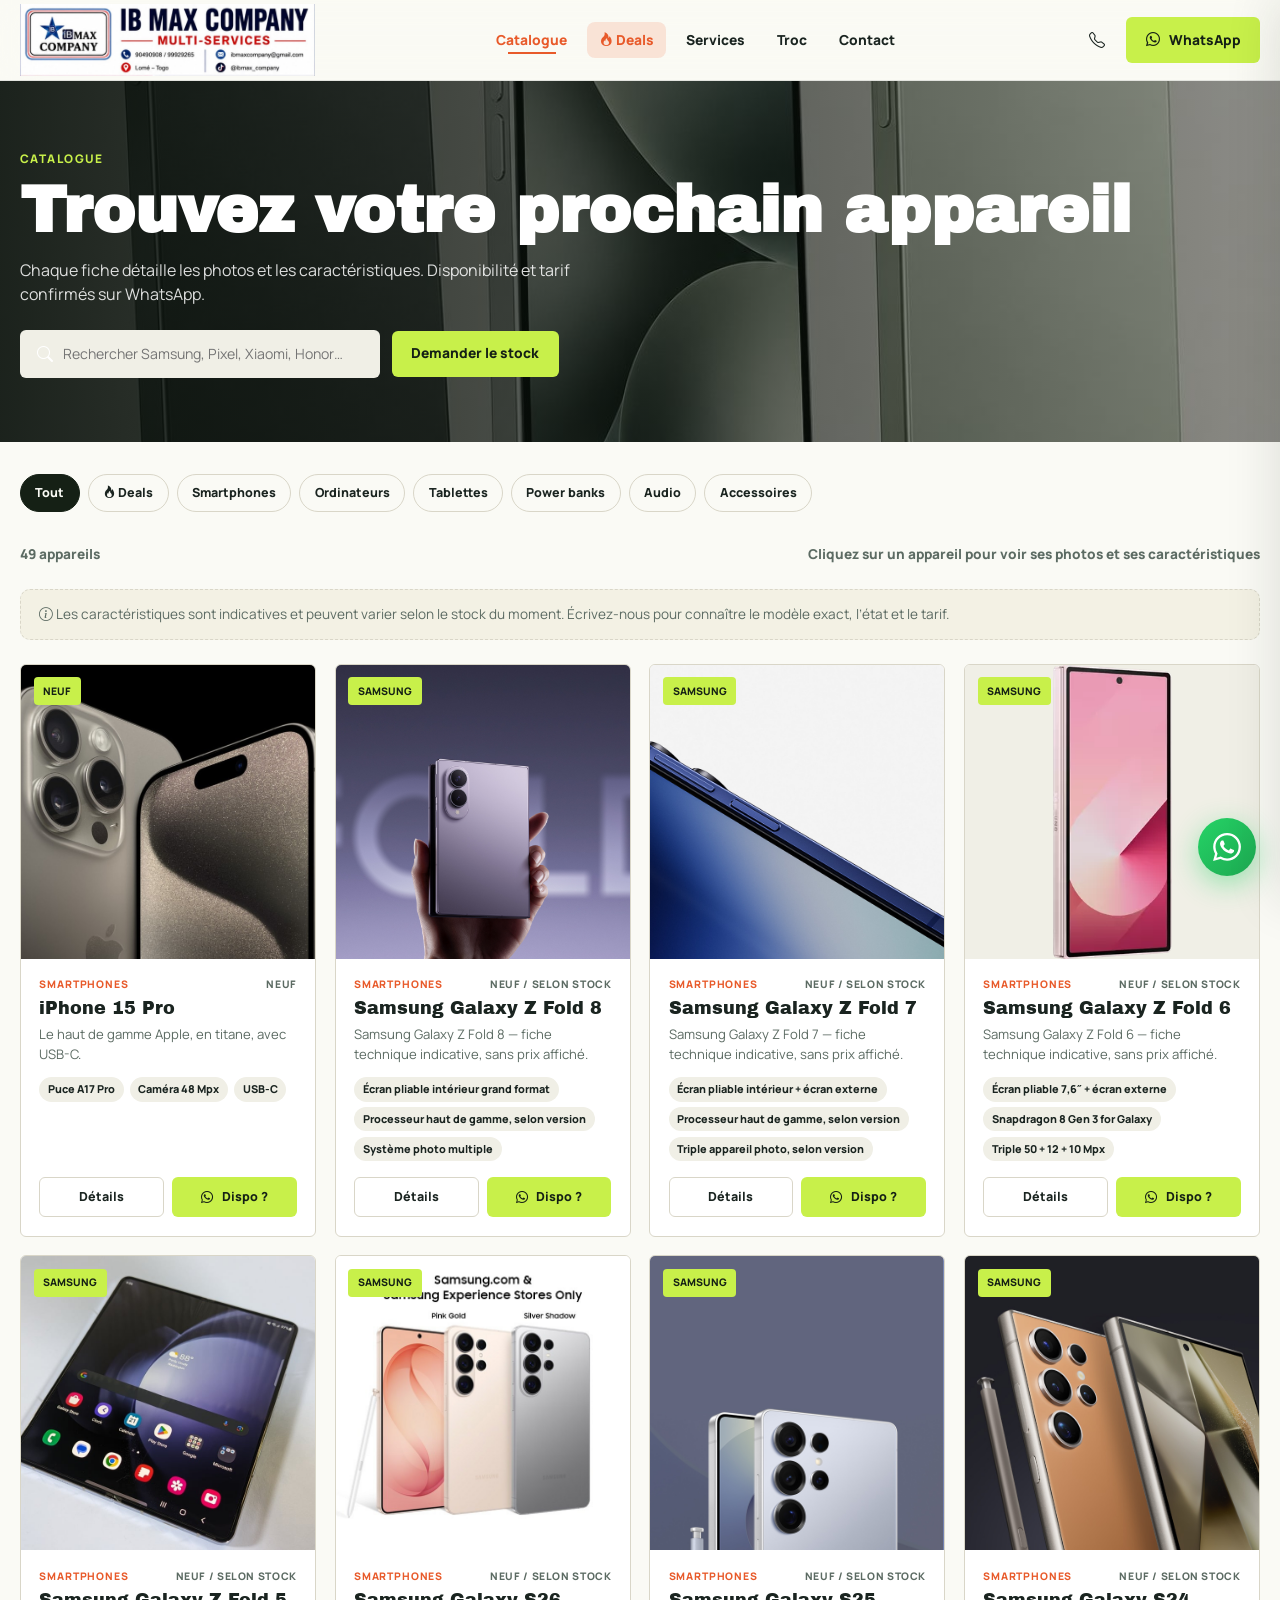
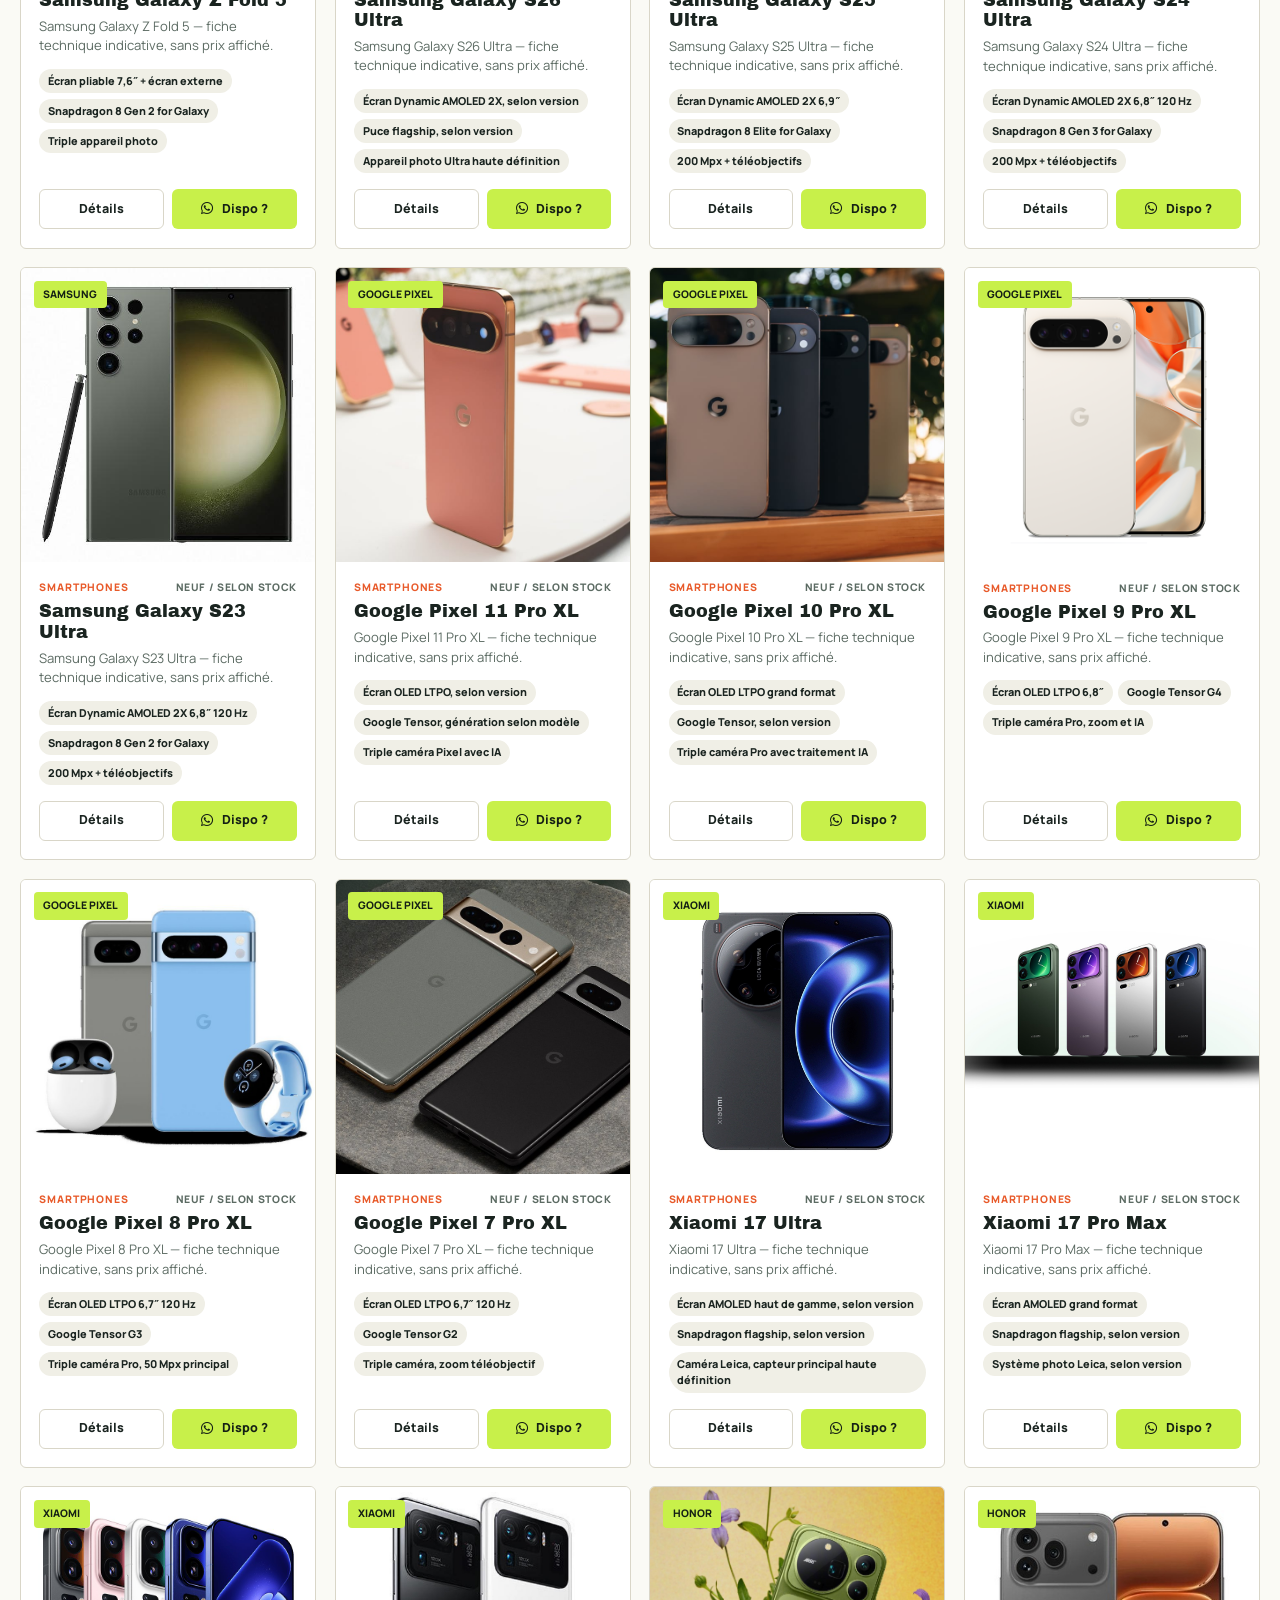
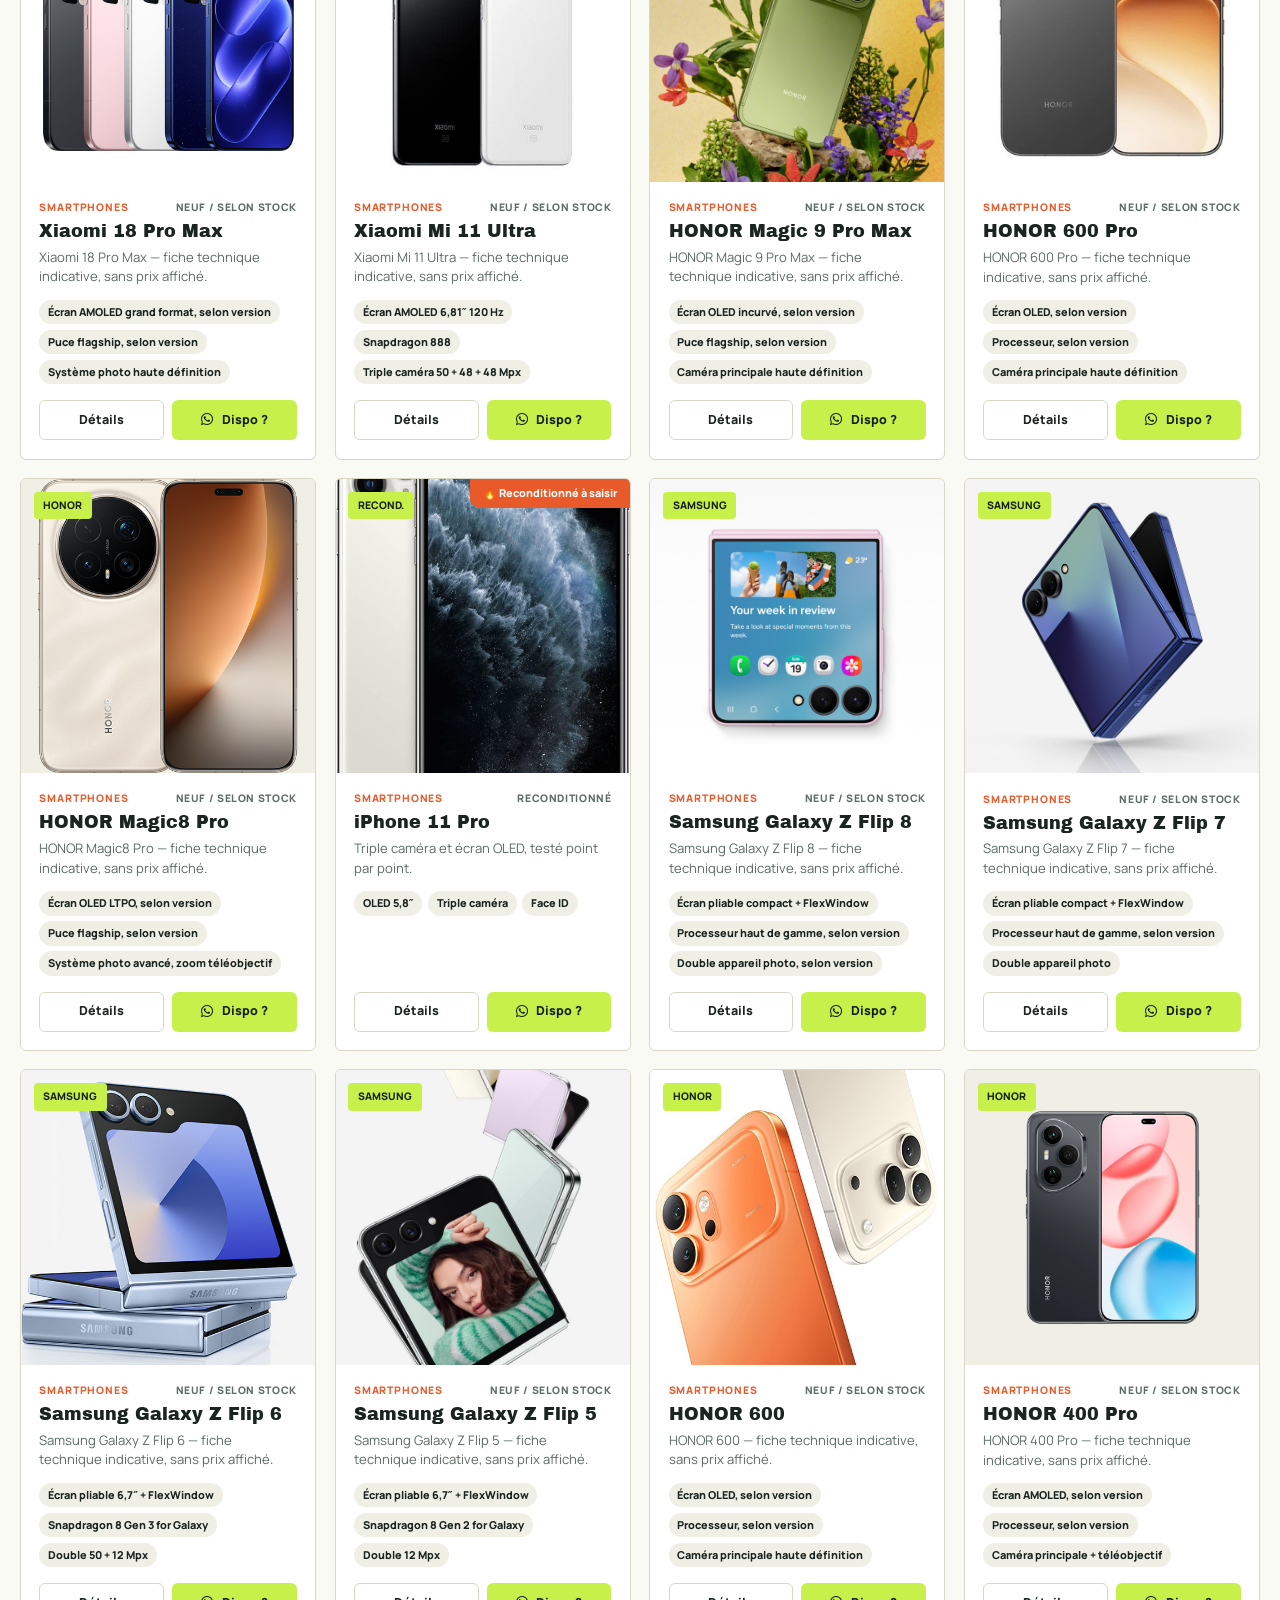
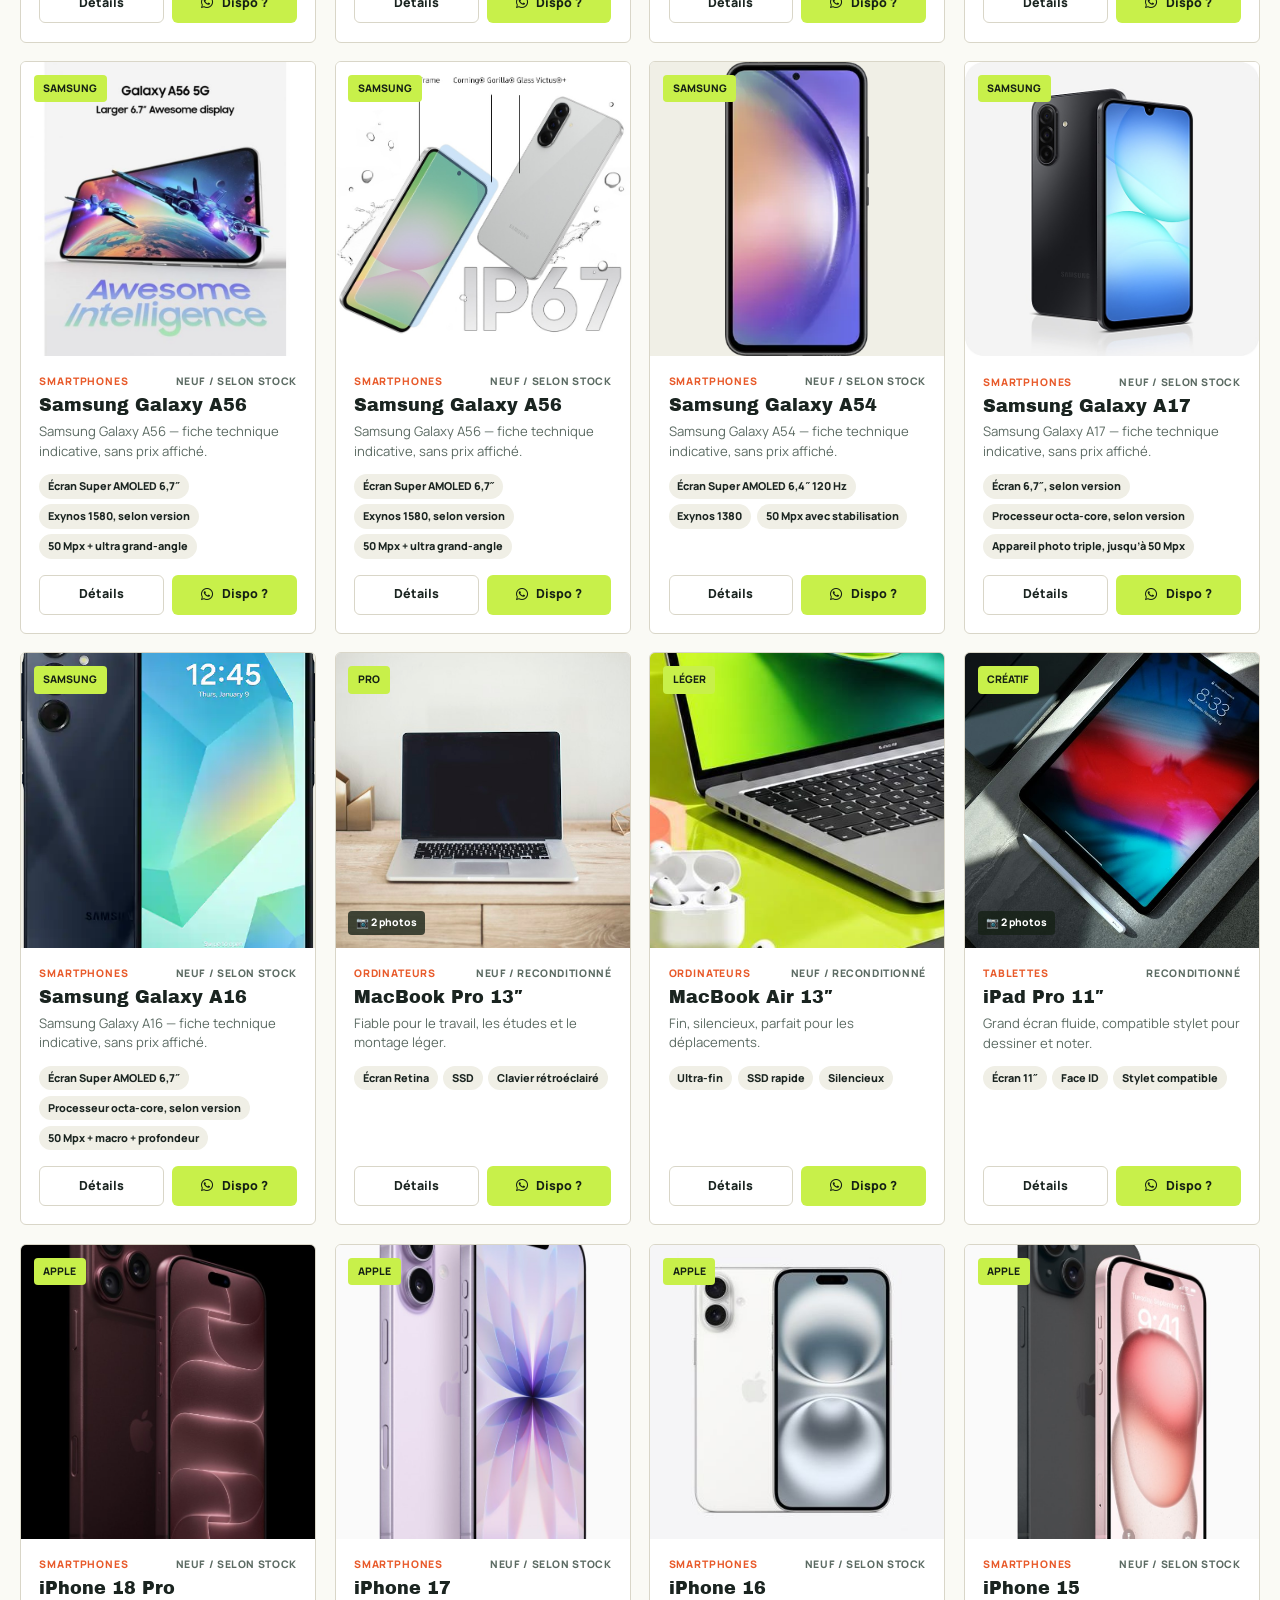
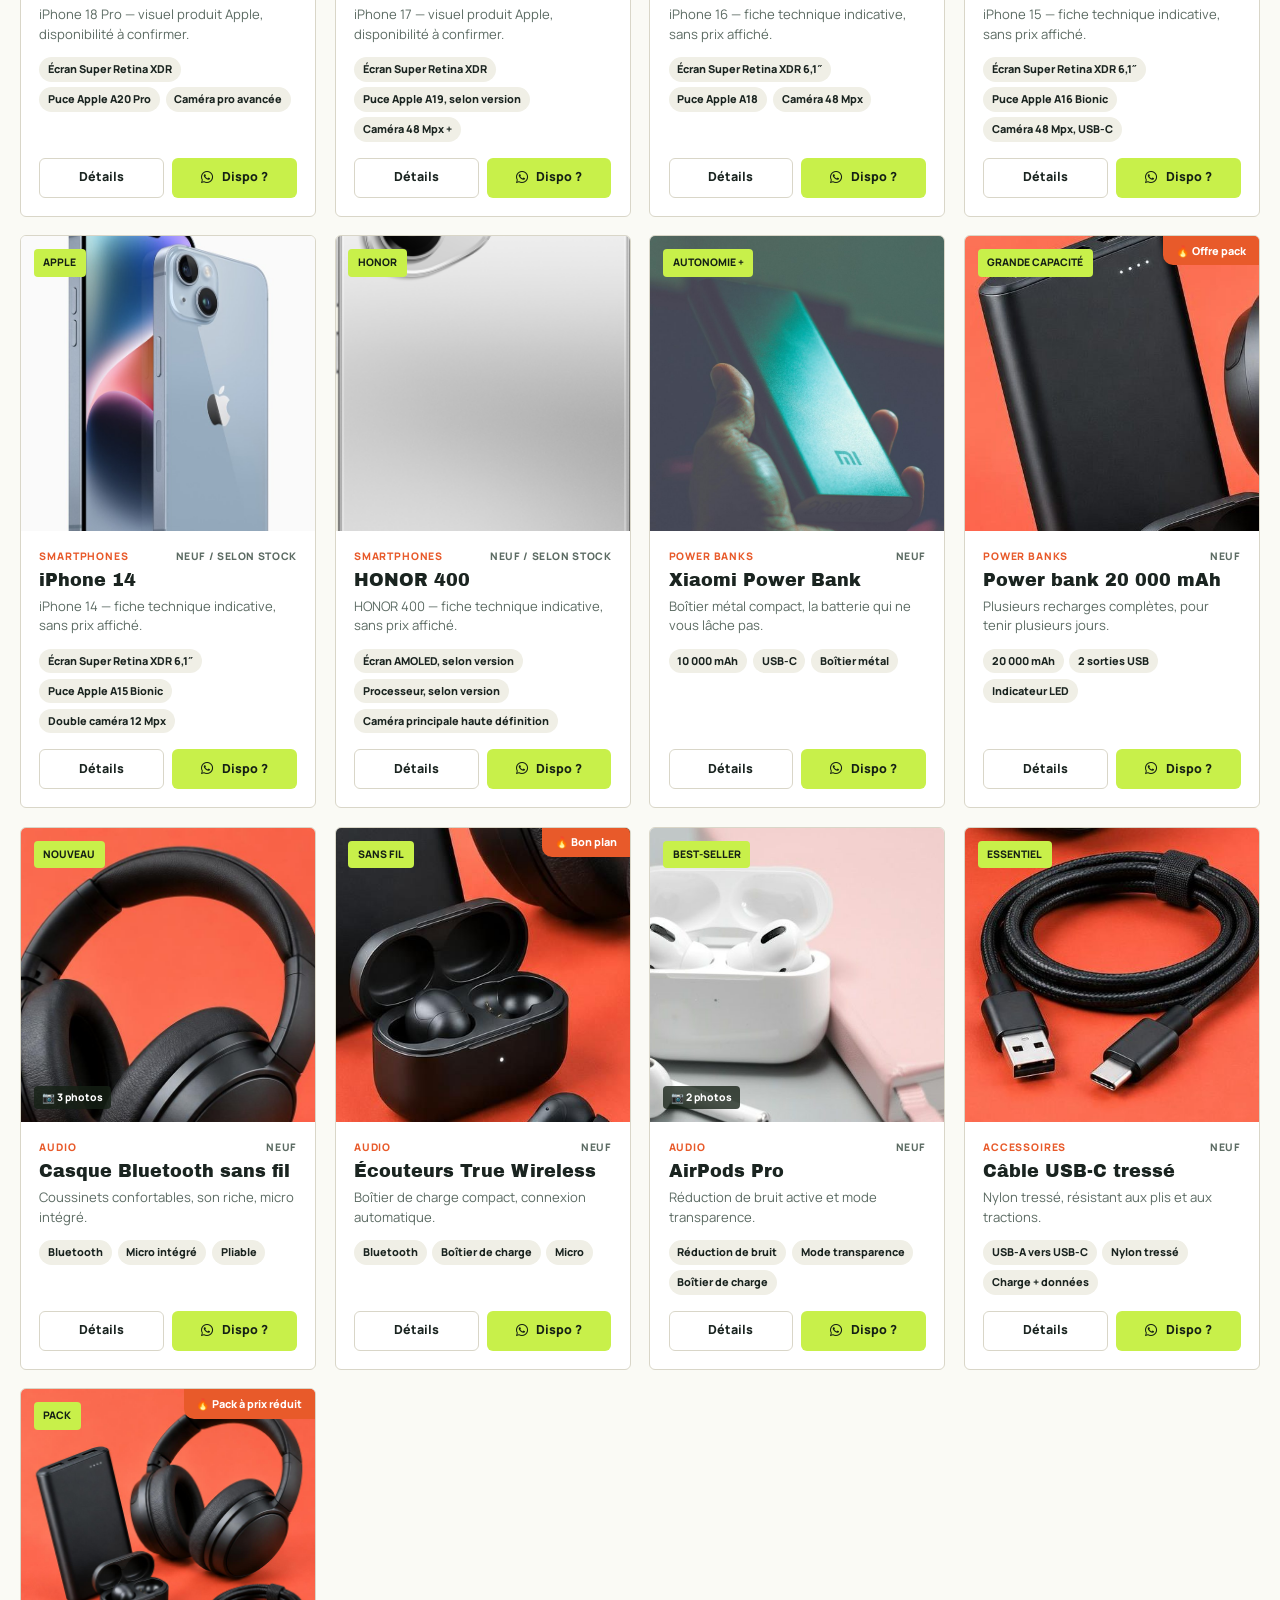
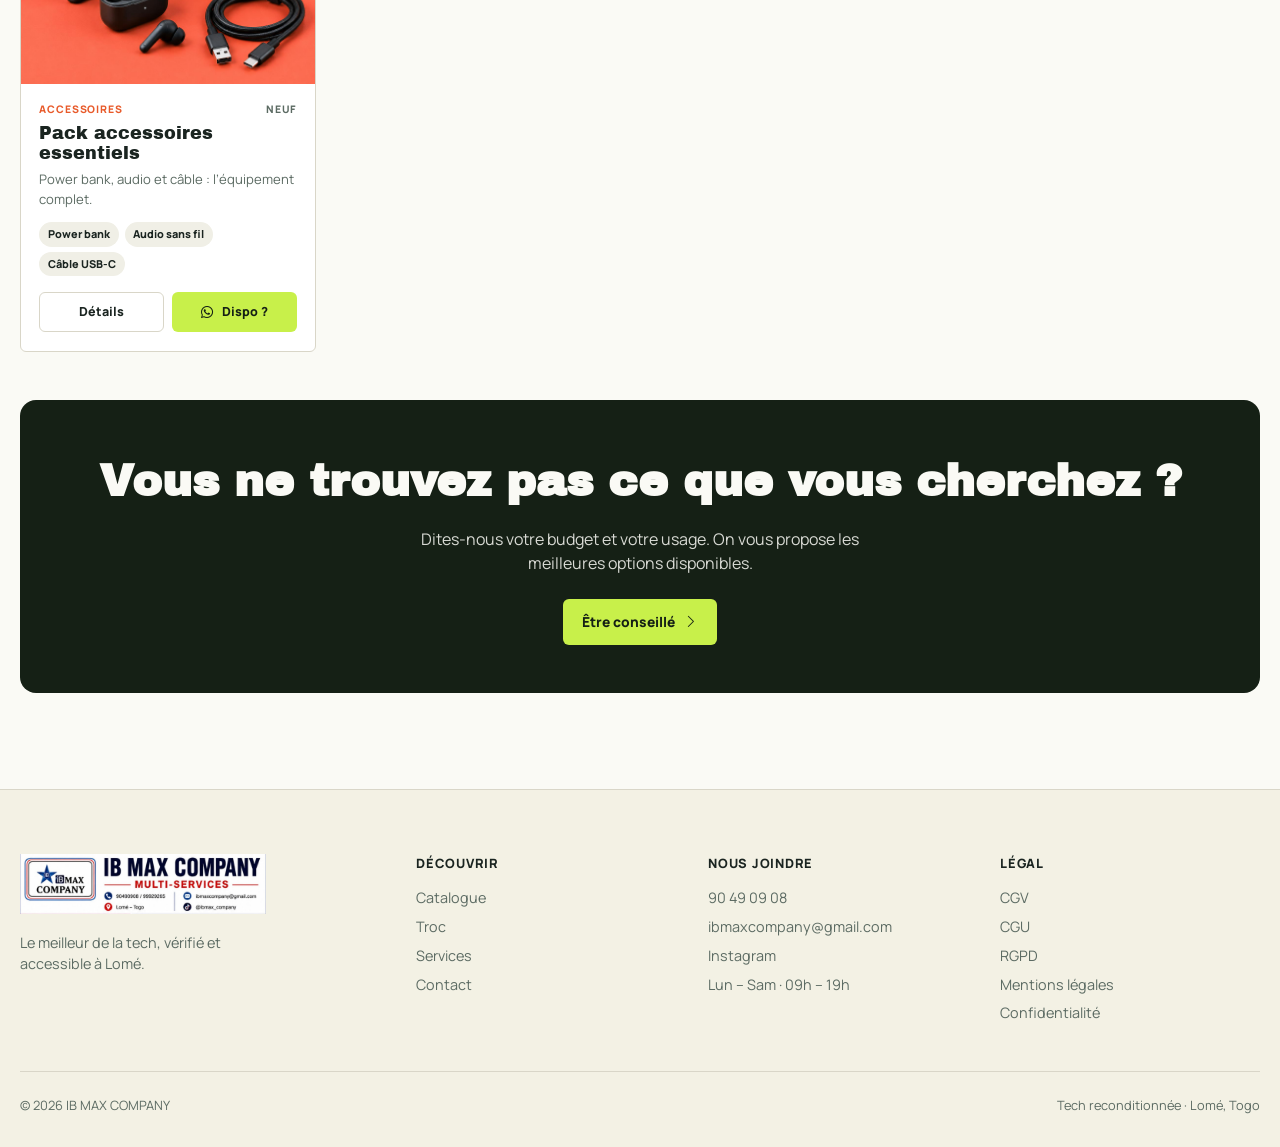
==== commit dc4dbda3: "kj" ====
--- a/catalogue.html
+++ b/catalogue.html
@@ -40,7 +40,7 @@
       </nav>
       <div class="header-actions">
         <a class="icon-button" href="tel:+22890490908" aria-label="Appeler"><i class="bi bi-telephone"></i></a>
-        <a class="button button-primary" href="https://wa.me/22890490908?text=Bonjour%20IB%20MAX%2C%20je%20souhaite%20avoir%20des%20informations." target="_blank" rel="noopener">WhatsApp</a>
+        <a class="button button-primary" href="https://wa.me/22890490908?text=Bonjour%20IB%20MAX%2C%20je%20souhaite%20avoir%20des%20informations." target="_blank" rel="noopener"><i class="bi bi-whatsapp" aria-hidden="true"></i> WhatsApp</a>
       </div>
       <button class="menu-toggle" id="menuToggle" aria-label="Menu"><span></span><span></span><span></span></button>
     </div>
@@ -59,7 +59,7 @@
       <a class="mobile-link" href="troc.html">Troc</a>
       <a class="mobile-link" href="contact.html">Contact</a>
     </nav>
-    <a class="button button-primary" style="margin-top:auto" href="https://wa.me/22890490908" target="_blank" rel="noopener">Écrire sur WhatsApp</a>
+    <a class="button button-primary" style="margin-top:auto" href="https://wa.me/22890490908" target="_blank" rel="noopener"><i class="bi bi-whatsapp" aria-hidden="true"></i> Écrire sur WhatsApp</a>
   </div>
   <button class="menu-backdrop hidden" id="menuBackdrop" aria-label="Fermer"></button>
 
--- a/css/style.css
+++ b/css/style.css
@@ -1337,3 +1337,22 @@
 .deal-ribbon { position: absolute; z-index: 3; top: 0; right: 0; padding: .4rem .8rem; border-radius: 0 0 0 10px; background: var(--secondary); color: #fff; font-size: .68rem; font-weight: 900; }
 .nav-deals { color: var(--secondary); }
 @media (max-width: 767px) { .deals-section { padding: 4rem 0 3rem; } .deal-ribbon { font-size: .6rem; padding: .3rem .55rem; } }
+
+/* Catalogue mobile : cartes compactes en deux colonnes pour éviter une liste interminable. */
+@media (max-width: 767px) {
+  .product-grid { grid-template-columns: repeat(2, minmax(0, 1fr)); gap: .7rem; }
+  .product-card { min-width: 0; }
+  .product-card .product-visual { aspect-ratio: 1.15 / 1; }
+  .product-card .product-info { padding: .65rem; }
+  .product-card .product-info h3 { font-size: .84rem; line-height: 1.2; overflow-wrap: anywhere; }
+  .product-card .product-tagline { display: none; }
+  .product-card .product-meta { gap: .15rem; }
+  .product-card .product-category,
+  .product-card .condition-pill { font-size: .55rem; }
+  .product-card .spec-chips { gap: .25rem; margin-bottom: .65rem; }
+  .product-card .spec-chips li { padding: .2rem .4rem; font-size: .58rem; }
+  .product-card .product-actions { flex-direction: row; gap: .35rem; }
+  .product-card .product-actions .button { min-width: 0; min-height: 38px; padding: .35rem .3rem; font-size: .68rem; }
+  .filter-row { flex-wrap: nowrap; overflow-x: auto; overscroll-behavior-inline: contain; padding-bottom: .35rem; }
+  .filter-button { flex: 0 0 auto; }
+}
--- a/css/style.css
+++ b/css/style.css
@@ -1337,3 +1337,22 @@
 .deal-ribbon { position: absolute; z-index: 3; top: 0; right: 0; padding: .4rem .8rem; border-radius: 0 0 0 10px; background: var(--secondary); color: #fff; font-size: .68rem; font-weight: 900; }
 .nav-deals { color: var(--secondary); }
 @media (max-width: 767px) { .deals-section { padding: 4rem 0 3rem; } .deal-ribbon { font-size: .6rem; padding: .3rem .55rem; } }
+
+/* Catalogue mobile : cartes compactes en deux colonnes pour éviter une liste interminable. */
+@media (max-width: 767px) {
+  .product-grid { grid-template-columns: repeat(2, minmax(0, 1fr)); gap: .7rem; }
+  .product-card { min-width: 0; }
+  .product-card .product-visual { aspect-ratio: 1.15 / 1; }
+  .product-card .product-info { padding: .65rem; }
+  .product-card .product-info h3 { font-size: .84rem; line-height: 1.2; overflow-wrap: anywhere; }
+  .product-card .product-tagline { display: none; }
+  .product-card .product-meta { gap: .15rem; }
+  .product-card .product-category,
+  .product-card .condition-pill { font-size: .55rem; }
+  .product-card .spec-chips { gap: .25rem; margin-bottom: .65rem; }
+  .product-card .spec-chips li { padding: .2rem .4rem; font-size: .58rem; }
+  .product-card .product-actions { flex-direction: row; gap: .35rem; }
+  .product-card .product-actions .button { min-width: 0; min-height: 38px; padding: .35rem .3rem; font-size: .68rem; }
+  .filter-row { flex-wrap: nowrap; overflow-x: auto; overscroll-behavior-inline: contain; padding-bottom: .35rem; }
+  .filter-button { flex: 0 0 auto; }
+}
--- a/css/style.css
+++ b/css/style.css
@@ -1337,3 +1337,22 @@
 .deal-ribbon { position: absolute; z-index: 3; top: 0; right: 0; padding: .4rem .8rem; border-radius: 0 0 0 10px; background: var(--secondary); color: #fff; font-size: .68rem; font-weight: 900; }
 .nav-deals { color: var(--secondary); }
 @media (max-width: 767px) { .deals-section { padding: 4rem 0 3rem; } .deal-ribbon { font-size: .6rem; padding: .3rem .55rem; } }
+
+/* Catalogue mobile : cartes compactes en deux colonnes pour éviter une liste interminable. */
+@media (max-width: 767px) {
+  .product-grid { grid-template-columns: repeat(2, minmax(0, 1fr)); gap: .7rem; }
+  .product-card { min-width: 0; }
+  .product-card .product-visual { aspect-ratio: 1.15 / 1; }
+  .product-card .product-info { padding: .65rem; }
+  .product-card .product-info h3 { font-size: .84rem; line-height: 1.2; overflow-wrap: anywhere; }
+  .product-card .product-tagline { display: none; }
+  .product-card .product-meta { gap: .15rem; }
+  .product-card .product-category,
+  .product-card .condition-pill { font-size: .55rem; }
+  .product-card .spec-chips { gap: .25rem; margin-bottom: .65rem; }
+  .product-card .spec-chips li { padding: .2rem .4rem; font-size: .58rem; }
+  .product-card .product-actions { flex-direction: row; gap: .35rem; }
+  .product-card .product-actions .button { min-width: 0; min-height: 38px; padding: .35rem .3rem; font-size: .68rem; }
+  .filter-row { flex-wrap: nowrap; overflow-x: auto; overscroll-behavior-inline: contain; padding-bottom: .35rem; }
+  .filter-button { flex: 0 0 auto; }
+}
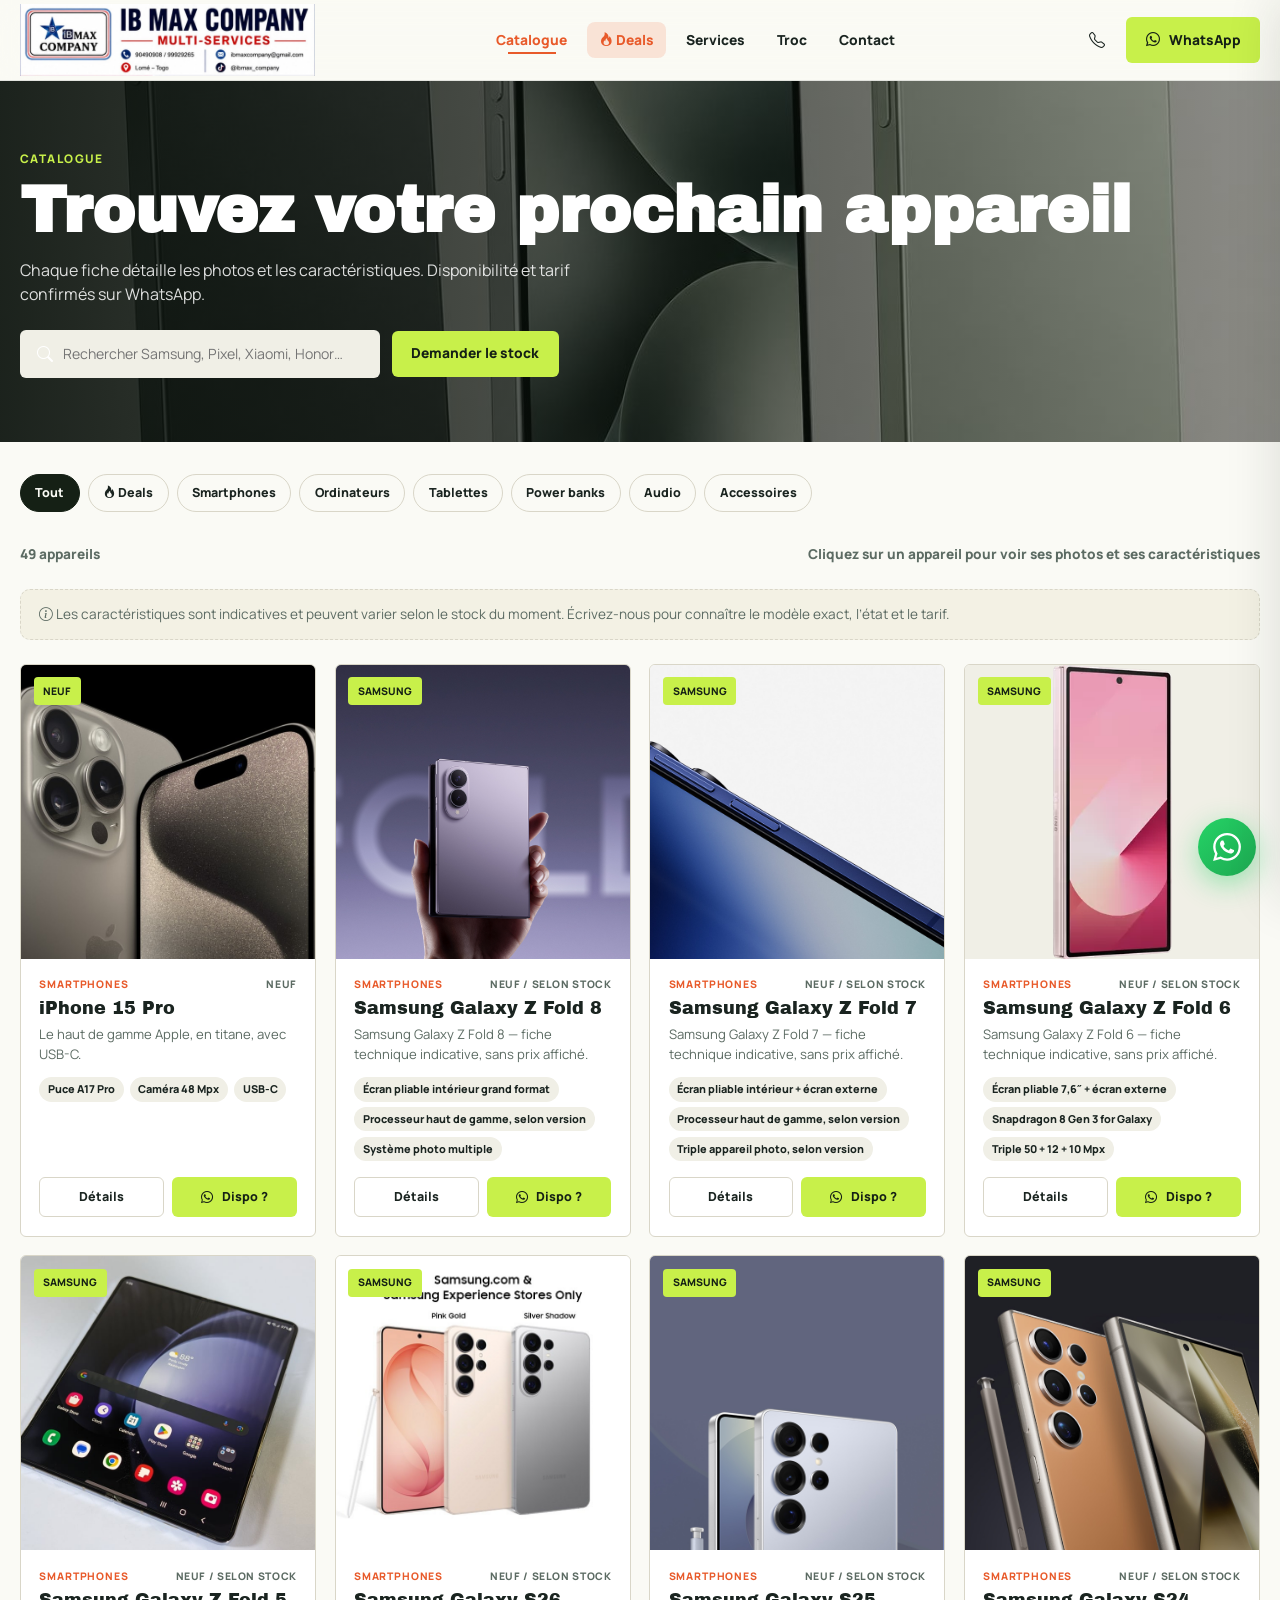
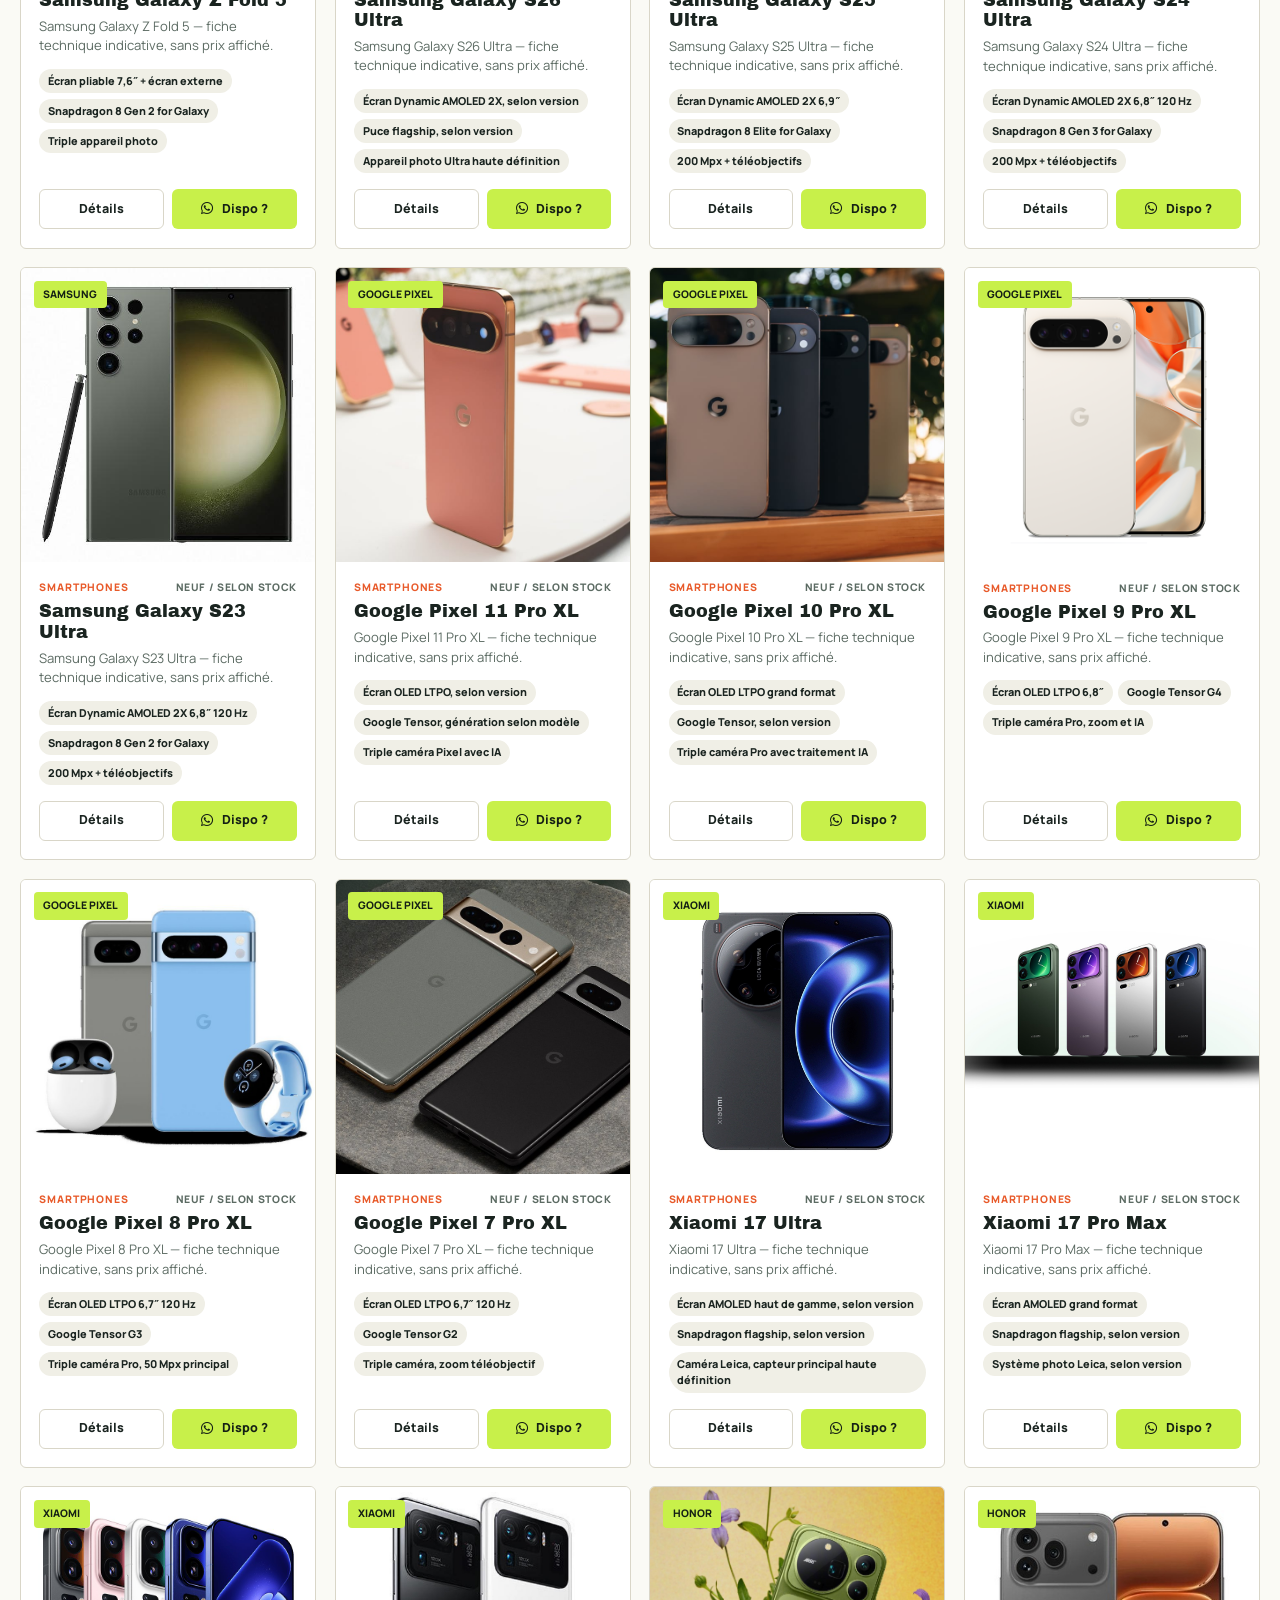
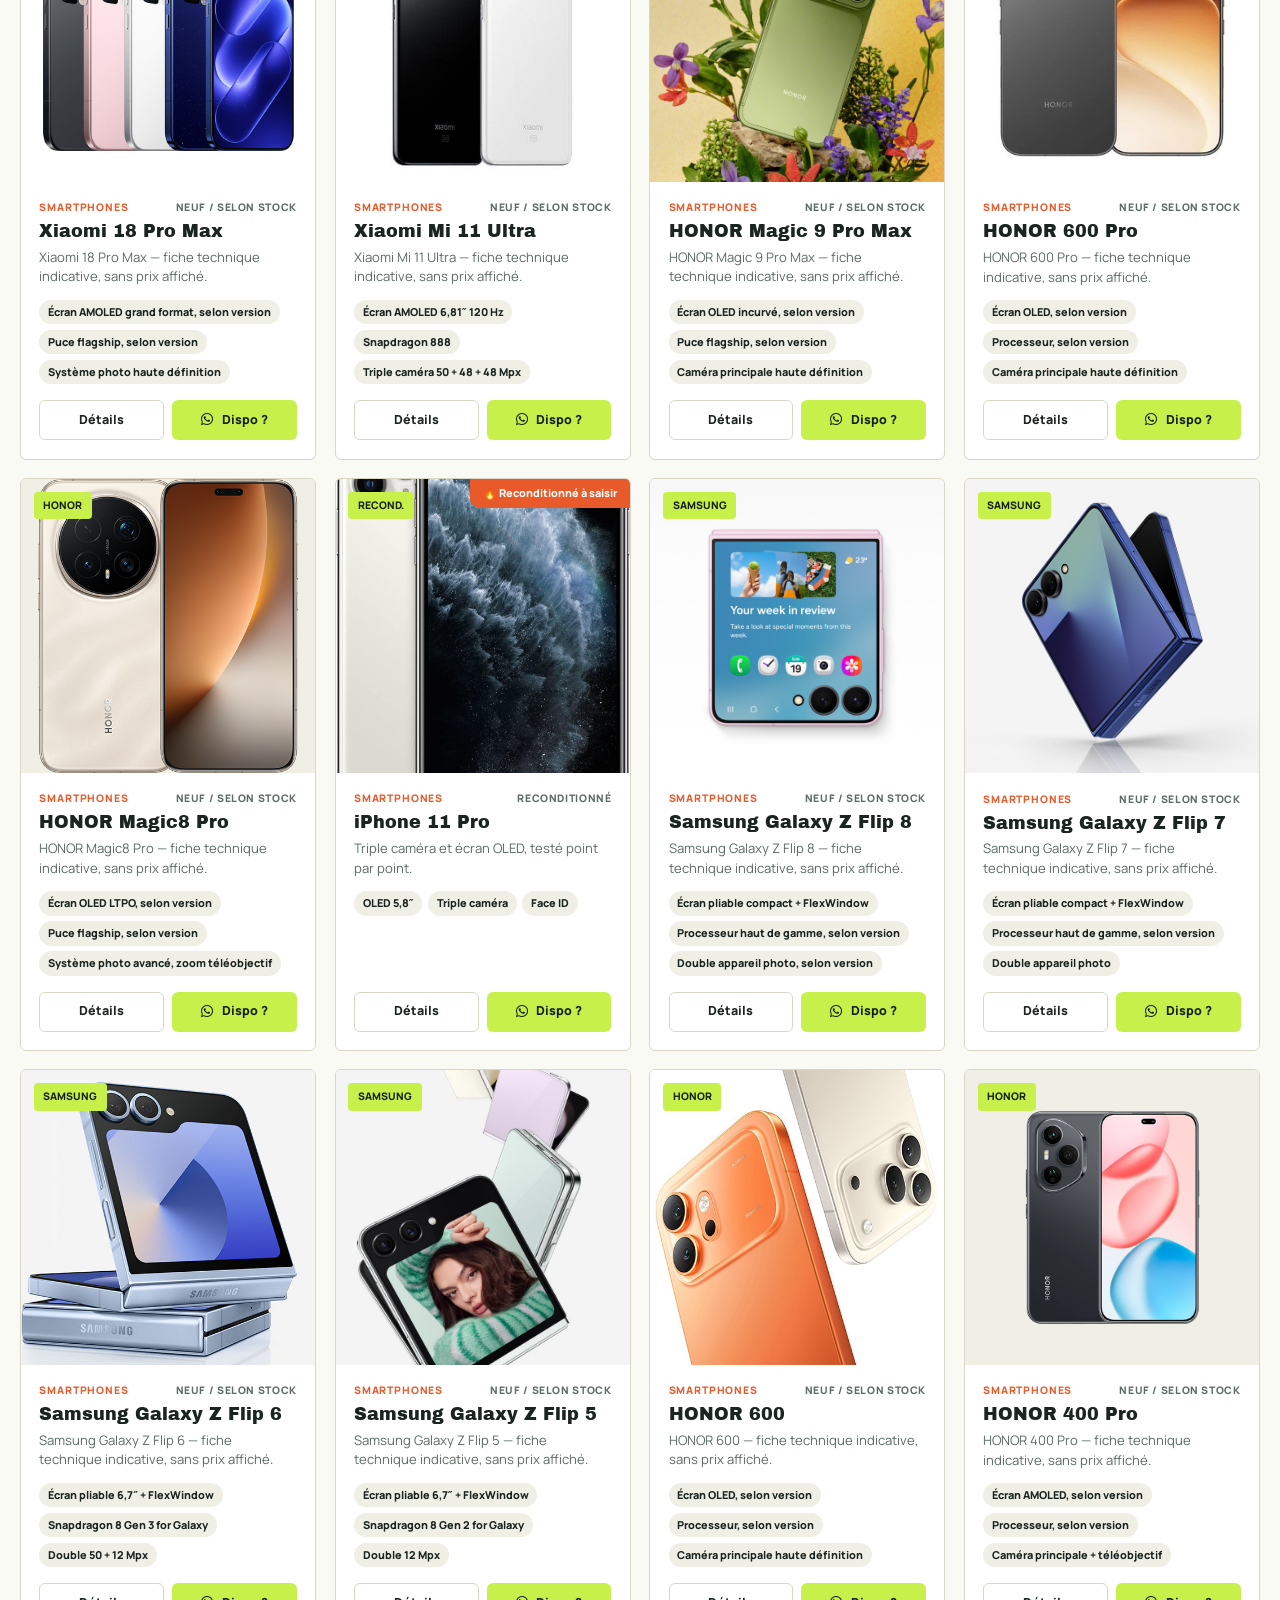
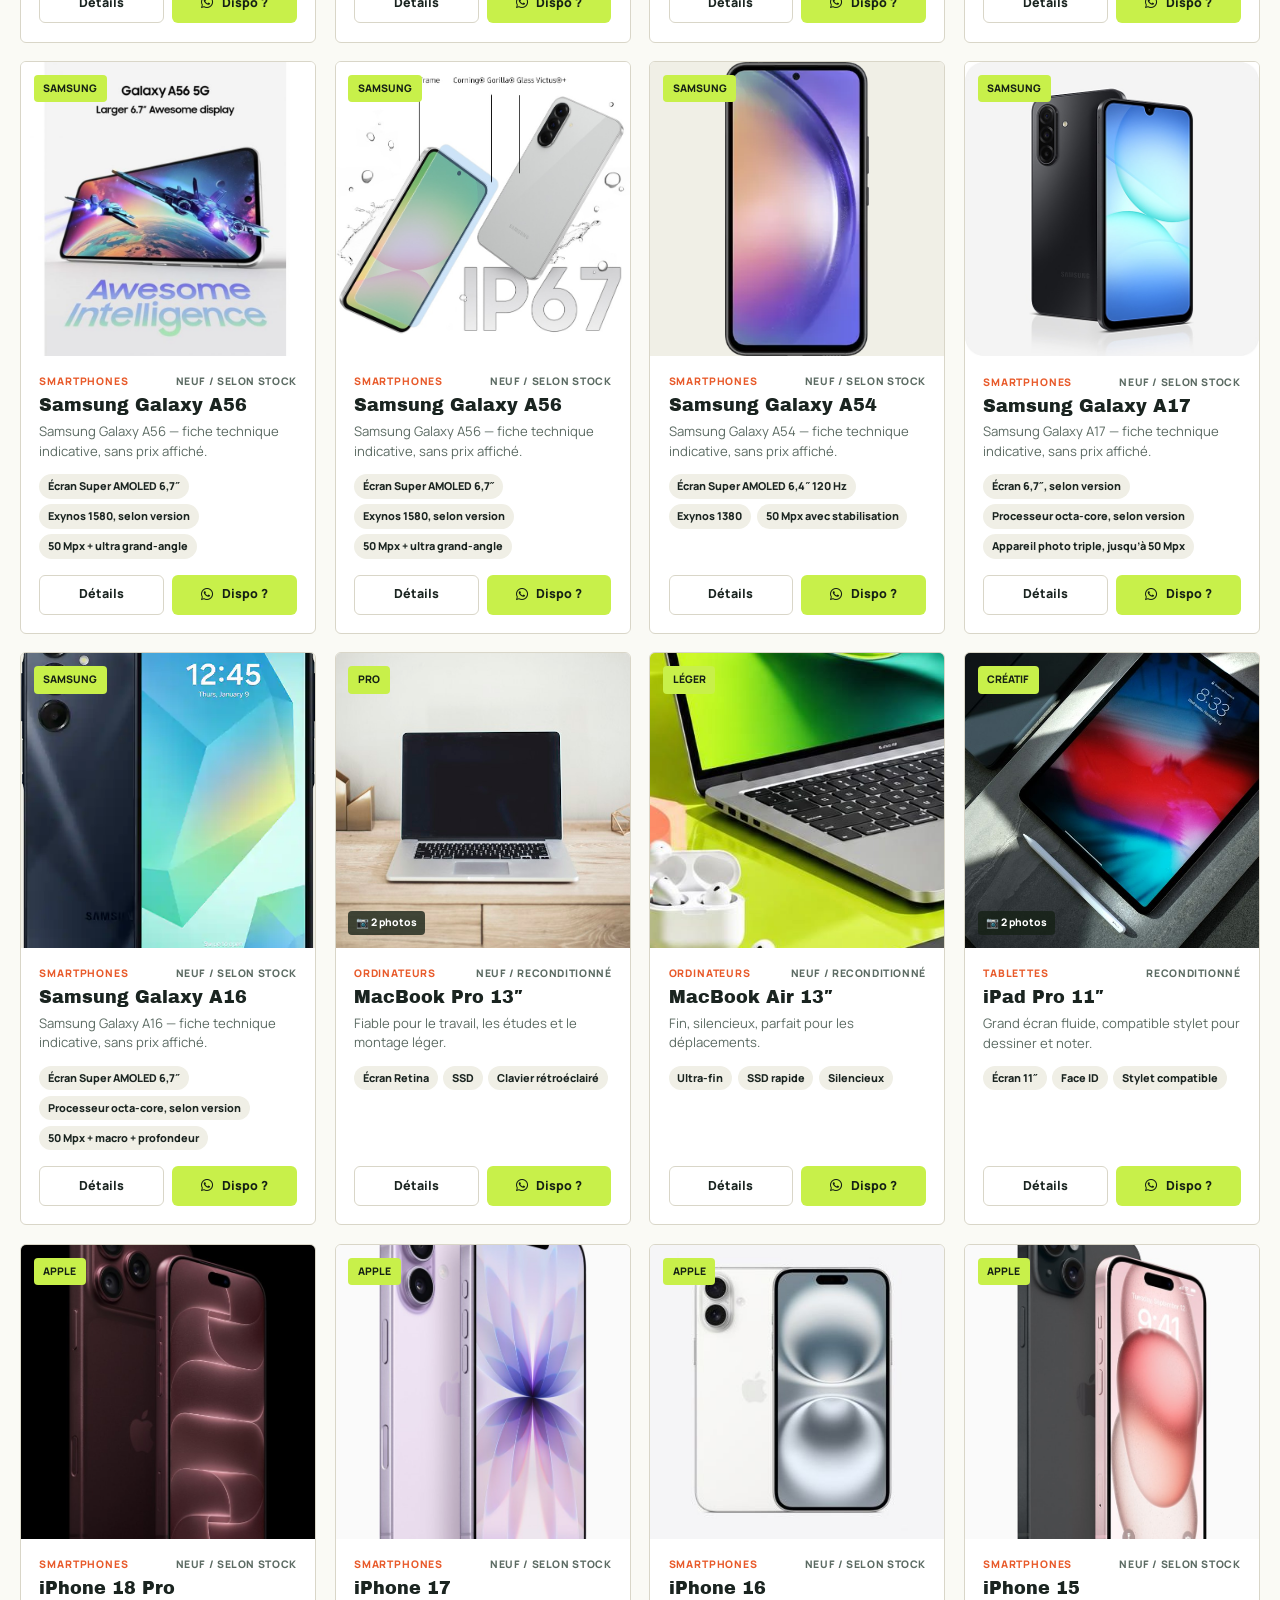
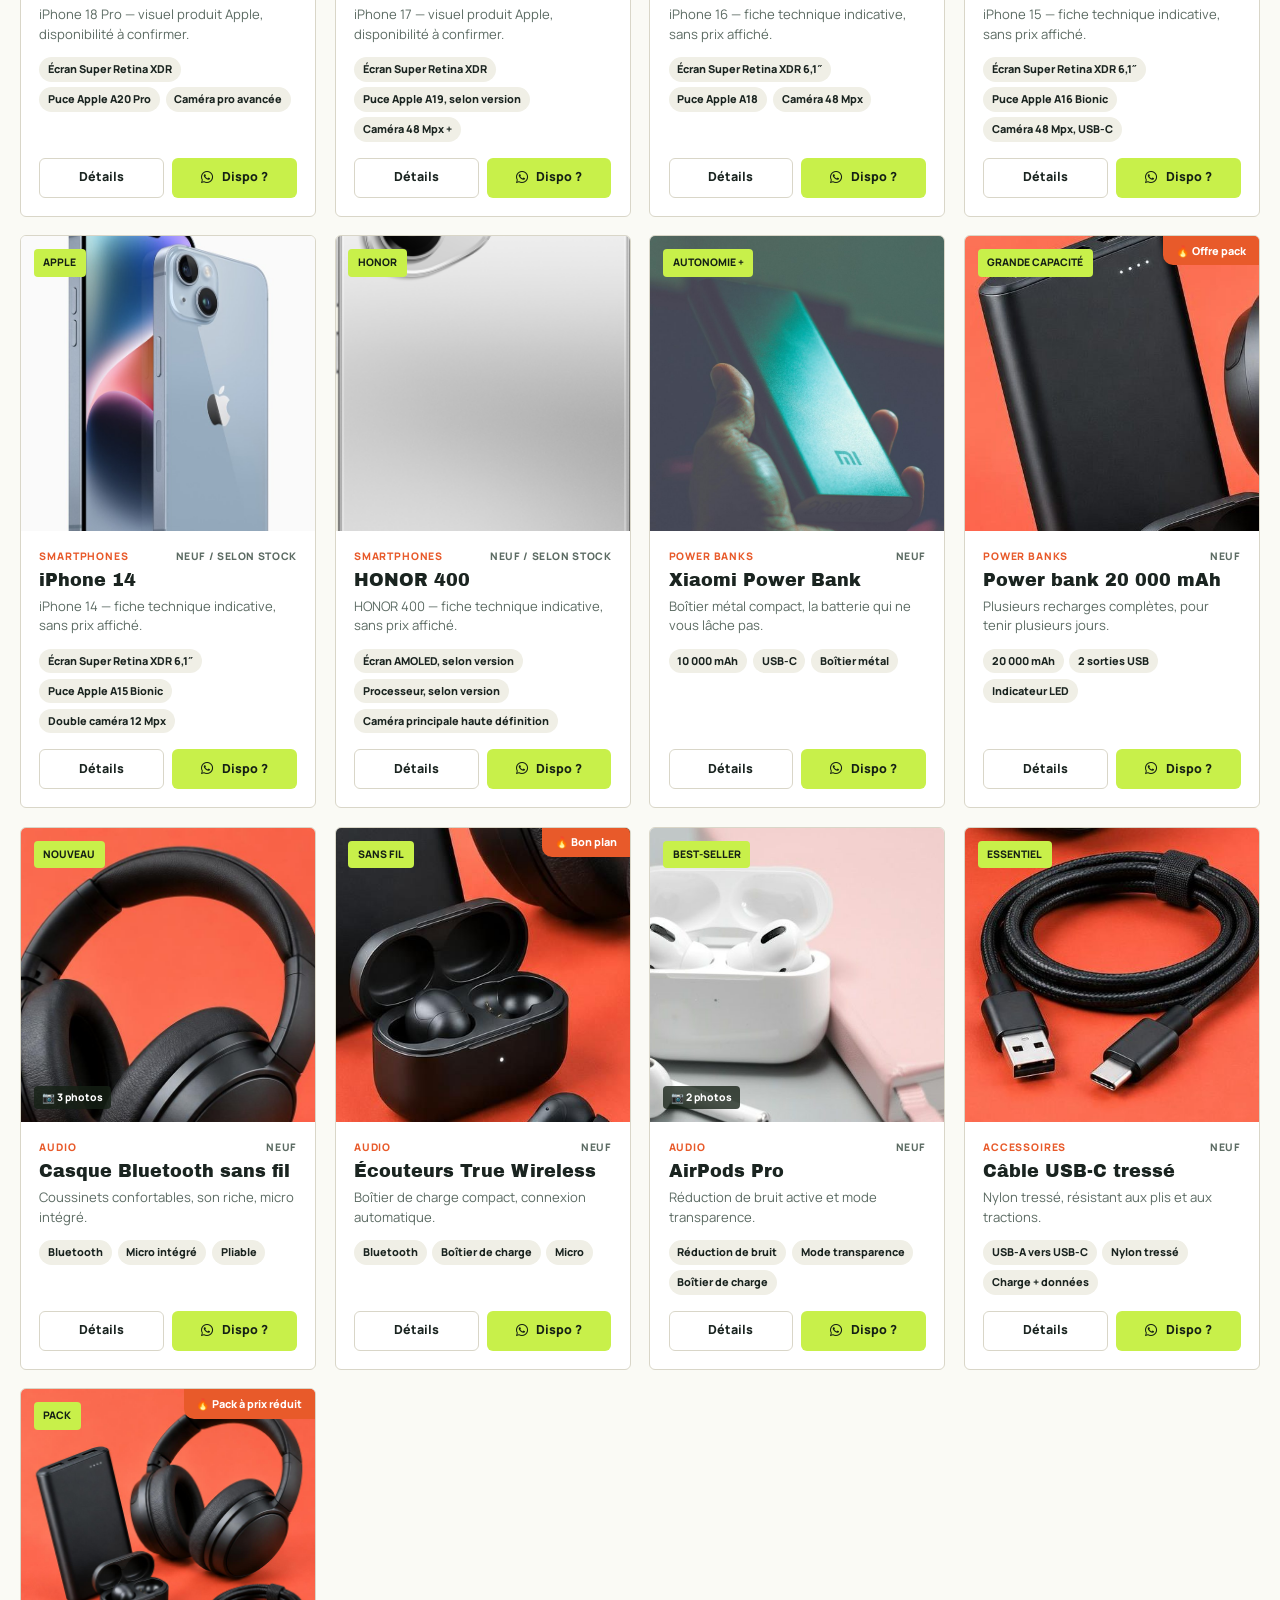
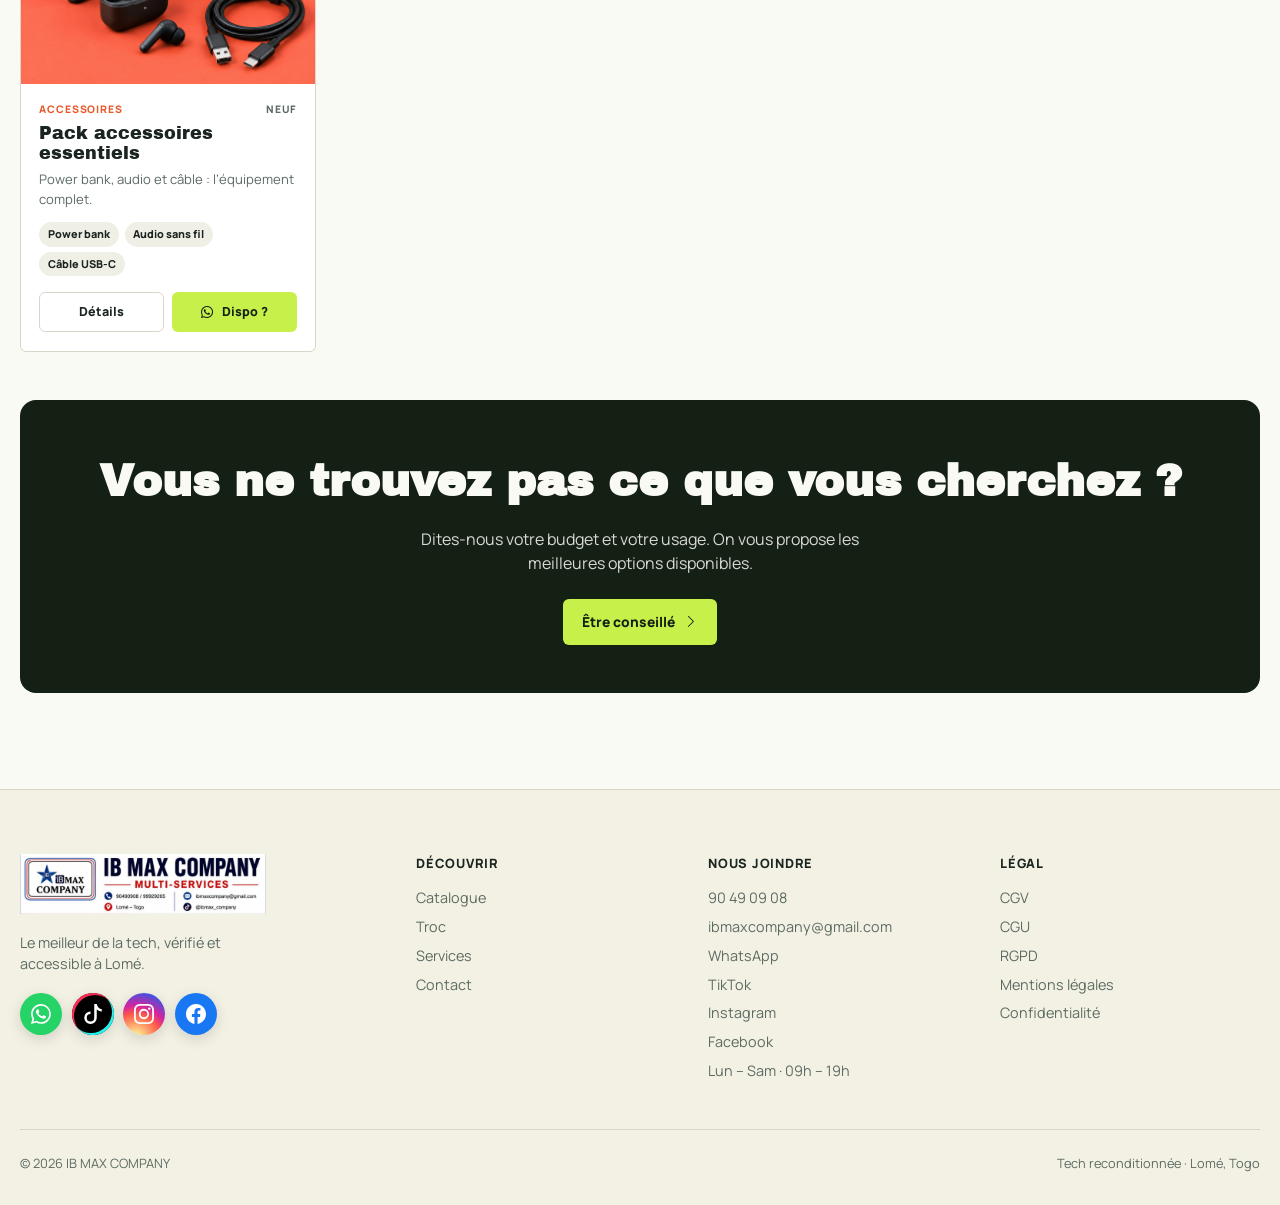
==== commit 3ca65a99: "ajoute des reseaux sociaux" ====
--- a/catalogue.html
+++ b/catalogue.html
@@ -3,21 +3,43 @@
 <head>
   <meta charset="UTF-8">
   <meta name="viewport" content="width=device-width, initial-scale=1.0">
-  <title>Catalogue — IB MAX COMPANY | iPhone, MacBook, audio & accessoires à Lomé</title>
-  <meta name="description" content="Parcourez nos iPhone, MacBook, iPad, power banks, casques et accessoires à Lomé avec photos et caractéristiques.">
+  <title>Catalogue iPhone, Samsung, Xiaomi, MacBook, iPad &amp; accessoires à Lomé — IB MAX COMPANY</title>
+  <meta name="description" content="Catalogue IB MAX COMPANY : iPhone, Samsung Galaxy, Xiaomi, Honor, Google Pixel, MacBook, iPad, AirPods, power banks et câbles à Lomé. Photos, caractéristiques et disponibilité sur WhatsApp.">
+  <meta name="keywords" content="catalogue téléphones Togo, iPhone 15 Pro Lomé, iPhone 16 Togo, Samsung Galaxy S25 Ultra Lomé, Galaxy Z Fold Togo, Xiaomi 17 Ultra Togo, Honor Magic Togo, Google Pixel Lomé, MacBook reconditionné Togo, iPad Lomé, AirPods Lomé, power bank Togo, câble USB-C Lomé, smartphones neufs Togo, smartphones reconditionnés Lomé, IB MAX COMPANY, IB MAX, Lomé, Togo">
+  <meta name="author" content="IB MAX COMPANY">
+  <meta name="robots" content="index, follow, max-image-preview:large, max-snippet:-1, max-video-preview:-1">
+  <link rel="canonical" href="https://ibmaxcompany.com/catalogue.html">
+  <link rel="alternate" hreflang="fr" href="https://ibmaxcompany.com/catalogue.html">
+  <link rel="alternate" hreflang="x-default" href="https://ibmaxcompany.com/catalogue.html">
+  <meta name="geo.region" content="TG-M">
+  <meta name="geo.placename" content="Lomé">
+  <meta name="geo.position" content="6.1319;1.2228">
+  <meta name="ICBM" content="6.1319, 1.2228">
+  <meta property="og:type" content="website">
+  <meta property="og:site_name" content="IB MAX COMPANY">
+  <meta property="og:locale" content="fr_FR">
+  <meta property="og:url" content="https://ibmaxcompany.com/catalogue.html">
+  <meta property="og:title" content="Catalogue iPhone, Samsung, Xiaomi, MacBook, iPad &amp; accessoires à Lomé — IB MAX COMPANY">
+  <meta property="og:description" content="Catalogue IB MAX COMPANY : iPhone, Samsung Galaxy, Xiaomi, Honor, Google Pixel, MacBook, iPad, AirPods, power banks et câbles à Lomé. Photos, caractéristiques et disponibilité sur WhatsApp.">
+  <meta property="og:image" content="https://ibmaxcompany.com/images/og-image.jpg">
+  <meta property="og:image:width" content="1200">
+  <meta property="og:image:height" content="630">
+  <meta property="og:image:alt" content="IB MAX COMPANY — iPhone, MacBook, audio et accessoires à Lomé">
+  <meta name="twitter:card" content="summary_large_image">
+  <meta name="twitter:title" content="Catalogue iPhone, Samsung, Xiaomi, MacBook, iPad &amp; accessoires à Lomé — IB MAX COMPANY">
+  <meta name="twitter:description" content="Catalogue IB MAX COMPANY : iPhone, Samsung Galaxy, Xiaomi, Honor, Google Pixel, MacBook, iPad, AirPods, power banks et câbles à Lomé. Photos, caractéristiques et disponibilité sur WhatsApp.">
+  <meta name="twitter:image" content="https://ibmaxcompany.com/images/og-image.jpg">
+  <link rel="icon" type="image/png" sizes="192x192" href="images/icon-192.png">
+  <link rel="icon" type="image/png" sizes="512x512" href="images/icon-512.png">
+  <link rel="apple-touch-icon" href="images/apple-touch-icon.png">
   <meta name="theme-color" content="#c8f04a">
-  <meta property="og:title" content="Catalogue — IB MAX COMPANY | iPhone, MacBook, audio & accessoires à Lomé">
-  <meta property="og:description" content="Parcourez nos iPhone, MacBook, iPad, power banks, casques et accessoires à Lomé avec photos et caractéristiques.">
-  <meta property="og:image" content="images/ibmax-hero.jpg">
-  <link rel="icon" href="images/logo.jpeg">
-  <link rel="icon" type="image/svg+xml" href="images/logo.jpeg">
-  <link rel="apple-touch-icon" href="images/logo.jpeg">
   <link rel="manifest" href="manifest.webmanifest">
   <link rel="preconnect" href="https://fonts.googleapis.com">
   <link rel="preconnect" href="https://fonts.gstatic.com" crossorigin>
   <link rel="dns-prefetch" href="https://wa.me">
   <link rel="dns-prefetch" href="https://www.instagram.com">
   <link rel="dns-prefetch" href="https://www.facebook.com">
+  <link rel="dns-prefetch" href="https://www.tiktok.com">
   <link rel="preload" as="style" href="css/style.css">
   <link rel="preload" as="script" href="js/products.js">
   <link rel="preload" as="script" href="js/script.js">
@@ -25,6 +47,8 @@
   <link href="https://cdn.jsdelivr.net/npm/bootstrap-icons@1.11.3/font/bootstrap-icons.min.css" rel="stylesheet">
   <link rel="stylesheet" href="css/style.css" media="print" onload="this.media='all'">
   <noscript><link rel="stylesheet" href="css/style.css"></noscript>
+  <script type="application/ld+json">{"@context":"https://schema.org","@type":"BreadcrumbList","itemListElement":[{"@type":"ListItem","position":1,"name":"Accueil","item":"https://ibmaxcompany.com/"},{"@type":"ListItem","position":2,"name":"Catalogue","item":"https://ibmaxcompany.com/catalogue.html"}]}</script>
+  <script type="application/ld+json">{"@context":"https://schema.org","@type":"CollectionPage","name":"Catalogue IB MAX COMPANY","url":"https://ibmaxcompany.com/catalogue.html","inLanguage":"fr","mainEntity":{"@type":"ItemList","numberOfItems":49,"itemListElement":[{"@type":"ListItem","position":1,"item":{"@type":"Product","name":"iPhone 15 Pro","category":"Smartphones","description":"Le haut de gamme Apple, en titane, avec USB-C.","image":"https://ibmaxcompany.com/images/catalogue-phones/apple/iphone-15-pro.jpg","itemCondition":"https://schema.org/NewCondition","brand":{"@type":"Brand","name":"iPhone"},"url":"https://ibmaxcompany.com/catalogue.html"}},{"@type":"ListItem","position":2,"item":{"@type":"Product","name":"iPhone 11 Pro","category":"Smartphones","description":"Triple caméra et écran OLED, testé point par point.","image":"https://ibmaxcompany.com/images/catalogue-phones/apple/iphone-11-pro.jpg","itemCondition":"https://schema.org/RefurbishedCondition","brand":{"@type":"Brand","name":"iPhone"},"url":"https://ibmaxcompany.com/catalogue.html"}},{"@type":"ListItem","position":3,"item":{"@type":"Product","name":"MacBook Pro 13″","category":"Ordinateurs","description":"Fiable pour le travail, les études et le montage léger.","image":"https://ibmaxcompany.com/images/laptop1.jpg","itemCondition":"https://schema.org/RefurbishedCondition","brand":{"@type":"Brand","name":"MacBook"},"url":"https://ibmaxcompany.com/catalogue.html"}},{"@type":"ListItem","position":4,"item":{"@type":"Product","name":"MacBook Air 13″","category":"Ordinateurs","description":"Fin, silencieux, parfait pour les déplacements.","image":"https://ibmaxcompany.com/images/crops/macbook-airpods.jpg","itemCondition":"https://schema.org/RefurbishedCondition","brand":{"@type":"Brand","name":"MacBook"},"url":"https://ibmaxcompany.com/catalogue.html"}},{"@type":"ListItem","position":5,"item":{"@type":"Product","name":"iPad Pro 11″","category":"Tablettes","description":"Grand écran fluide, compatible stylet pour dessiner et noter.","image":"https://ibmaxcompany.com/images/tablet1.jpg","itemCondition":"https://schema.org/RefurbishedCondition","brand":{"@type":"Brand","name":"iPad"},"url":"https://ibmaxcompany.com/catalogue.html"}},{"@type":"ListItem","position":6,"item":{"@type":"Product","name":"Xiaomi Power Bank","category":"Power banks","description":"Boîtier métal compact, la batterie qui ne vous lâche pas.","image":"https://ibmaxcompany.com/images/powerbank1.jpg","itemCondition":"https://schema.org/NewCondition","brand":{"@type":"Brand","name":"Xiaomi"},"url":"https://ibmaxcompany.com/catalogue.html"}},{"@type":"ListItem","position":7,"item":{"@type":"Product","name":"Power bank 20 000 mAh","category":"Power banks","description":"Plusieurs recharges complètes, pour tenir plusieurs jours.","image":"https://ibmaxcompany.com/images/crops/powerbank-noir.jpg","itemCondition":"https://schema.org/NewCondition","brand":{"@type":"Brand","name":"Power"},"url":"https://ibmaxcompany.com/catalogue.html"}},{"@type":"ListItem","position":8,"item":{"@type":"Product","name":"Casque Bluetooth sans fil","category":"Audio","description":"Coussinets confortables, son riche, micro intégré.","image":"https://ibmaxcompany.com/images/crops/casque-noir.jpg","itemCondition":"https://schema.org/NewCondition","brand":{"@type":"Brand","name":"Casque"},"url":"https://ibmaxcompany.com/catalogue.html"}},{"@type":"ListItem","position":9,"item":{"@type":"Product","name":"Écouteurs True Wireless","category":"Audio","description":"Boîtier de charge compact, connexion automatique.","image":"https://ibmaxcompany.com/images/crops/ecouteurs-boitier.jpg","itemCondition":"https://schema.org/NewCondition","brand":{"@type":"Brand","name":"Écouteurs"},"url":"https://ibmaxcompany.com/catalogue.html"}},{"@type":"ListItem","position":10,"item":{"@type":"Product","name":"AirPods Pro","category":"Audio","description":"Réduction de bruit active et mode transparence.","image":"https://ibmaxcompany.com/images/crops/airpods-pro.jpg","itemCondition":"https://schema.org/NewCondition","brand":{"@type":"Brand","name":"AirPods"},"url":"https://ibmaxcompany.com/catalogue.html"}},{"@type":"ListItem","position":11,"item":{"@type":"Product","name":"Câble USB-C tressé","category":"Accessoires","description":"Nylon tressé, résistant aux plis et aux tractions.","image":"https://ibmaxcompany.com/images/crops/cable-usbc.jpg","itemCondition":"https://schema.org/NewCondition","brand":{"@type":"Brand","name":"Câble"},"url":"https://ibmaxcompany.com/catalogue.html"}},{"@type":"ListItem","position":12,"item":{"@type":"Product","name":"Pack accessoires essentiels","category":"Accessoires","description":"Power bank, audio et câble : l’équipement complet.","image":"https://ibmaxcompany.com/images/ibmax-accessories.jpg","itemCondition":"https://schema.org/NewCondition","brand":{"@type":"Brand","name":"Pack"},"url":"https://ibmaxcompany.com/catalogue.html"}},{"@type":"ListItem","position":13,"item":{"@type":"Product","name":"iPhone 18 Pro","category":"Smartphones","description":"iPhone 18 Pro — visuel produit Apple, disponibilité à confirmer.","image":"https://ibmaxcompany.com/images/catalogue-phones/apple/iphone-18-pro.jpg","itemCondition":"https://schema.org/RefurbishedCondition","brand":{"@type":"Brand","name":"iPhone"},"url":"https://ibmaxcompany.com/catalogue.html"}},{"@type":"ListItem","position":14,"item":{"@type":"Product","name":"iPhone 17","category":"Smartphones","description":"iPhone 17 — visuel produit Apple, disponibilité à confirmer.","image":"https://ibmaxcompany.com/images/catalogue-phones/apple/iphone-17.jpg","itemCondition":"https://schema.org/RefurbishedCondition","brand":{"@type":"Brand","name":"iPhone"},"url":"https://ibmaxcompany.com/catalogue.html"}},{"@type":"ListItem","position":15,"item":{"@type":"Product","name":"iPhone 16","category":"Smartphones","description":"iPhone 16 — fiche technique indicative, sans prix affiché.","image":"https://ibmaxcompany.com/images/catalogue-phones/apple/iphone-16.jpg","itemCondition":"https://schema.org/RefurbishedCondition","brand":{"@type":"Brand","name":"iPhone"},"url":"https://ibmaxcompany.com/catalogue.html"}},{"@type":"ListItem","position":16,"item":{"@type":"Product","name":"iPhone 15","category":"Smartphones","description":"iPhone 15 — fiche technique indicative, sans prix affiché.","image":"https://ibmaxcompany.com/images/catalogue-phones/apple/iphone-15.jpg","itemCondition":"https://schema.org/RefurbishedCondition","brand":{"@type":"Brand","name":"iPhone"},"url":"https://ibmaxcompany.com/catalogue.html"}},{"@type":"ListItem","position":17,"item":{"@type":"Product","name":"iPhone 14","category":"Smartphones","description":"iPhone 14 — fiche technique indicative, sans prix affiché.","image":"https://ibmaxcompany.com/images/catalogue-phones/apple/iphone-14.jpg","itemCondition":"https://schema.org/RefurbishedCondition","brand":{"@type":"Brand","name":"iPhone"},"url":"https://ibmaxcompany.com/catalogue.html"}},{"@type":"ListItem","position":18,"item":{"@type":"Product","name":"Samsung Galaxy A56","category":"Smartphones","description":"Samsung Galaxy A56 — fiche technique indicative, sans prix affiché.","image":"https://ibmaxcompany.com/images/catalogue-phones/01-a56.jpg","itemCondition":"https://schema.org/RefurbishedCondition","brand":{"@type":"Brand","name":"Samsung"},"url":"https://ibmaxcompany.com/catalogue.html"}},{"@type":"ListItem","position":19,"item":{"@type":"Product","name":"Samsung Galaxy A56","category":"Smartphones","description":"Samsung Galaxy A56 — fiche technique indicative, sans prix affiché.","image":"https://ibmaxcompany.com/images/catalogue-phones/02-a56.jpg","itemCondition":"https://schema.org/RefurbishedCondition","brand":{"@type":"Brand","name":"Samsung"},"url":"https://ibmaxcompany.com/catalogue.html"}},{"@type":"ListItem","position":20,"item":{"@type":"Product","name":"Samsung Galaxy A54","category":"Smartphones","description":"Samsung Galaxy A54 — fiche technique indicative, sans prix affiché.","image":"https://ibmaxcompany.com/images/catalogue-phones/03-a54.jpg","itemCondition":"https://schema.org/RefurbishedCondition","brand":{"@type":"Brand","name":"Samsung"},"url":"https://ibmaxcompany.com/catalogue.html"}},{"@type":"ListItem","position":21,"item":{"@type":"Product","name":"Samsung Galaxy A17","category":"Smartphones","description":"Samsung Galaxy A17 — fiche technique indicative, sans prix affiché.","image":"https://ibmaxcompany.com/images/catalogue-phones/04-a17.jpg","itemCondition":"https://schema.org/RefurbishedCondition","brand":{"@type":"Brand","name":"Samsung"},"url":"https://ibmaxcompany.com/catalogue.html"}},{"@type":"ListItem","position":22,"item":{"@type":"Product","name":"Samsung Galaxy A16","category":"Smartphones","description":"Samsung Galaxy A16 — fiche technique indicative, sans prix affiché.","image":"https://ibmaxcompany.com/images/catalogue-phones/05-a16.png","itemCondition":"https://schema.org/RefurbishedCondition","brand":{"@type":"Brand","name":"Samsung"},"url":"https://ibmaxcompany.com/catalogue.html"}},{"@type":"ListItem","position":23,"item":{"@type":"Product","name":"Samsung Galaxy Z Fold 8","category":"Smartphones","description":"Samsung Galaxy Z Fold 8 — fiche technique indicative, sans prix affiché.","image":"https://ibmaxcompany.com/images/catalogue-phones/06-z%20fold%208.jpg","itemCondition":"https://schema.org/RefurbishedCondition","brand":{"@type":"Brand","name":"Samsung"},"url":"https://ibmaxcompany.com/catalogue.html"}},{"@type":"ListItem","position":24,"item":{"@type":"Product","name":"Samsung Galaxy Z Fold 7","category":"Smartphones","description":"Samsung Galaxy Z Fold 7 — fiche technique indicative, sans prix affiché.","image":"https://ibmaxcompany.com/images/catalogue-phones/07-z%20fold%207.jpg","itemCondition":"https://schema.org/RefurbishedCondition","brand":{"@type":"Brand","name":"Samsung"},"url":"https://ibmaxcompany.com/catalogue.html"}},{"@type":"ListItem","position":25,"item":{"@type":"Product","name":"Samsung Galaxy Z Fold 6","category":"Smartphones","description":"Samsung Galaxy Z Fold 6 — fiche technique indicative, sans prix affiché.","image":"https://ibmaxcompany.com/images/catalogue-phones/08-z%20fold%206.jpg","itemCondition":"https://schema.org/RefurbishedCondition","brand":{"@type":"Brand","name":"Samsung"},"url":"https://ibmaxcompany.com/catalogue.html"}},{"@type":"ListItem","position":26,"item":{"@type":"Product","name":"Samsung Galaxy Z Fold 5","category":"Smartphones","description":"Samsung Galaxy Z Fold 5 — fiche technique indicative, sans prix affiché.","image":"https://ibmaxcompany.com/images/catalogue-phones/09-z%20fold%205.jpg","itemCondition":"https://schema.org/RefurbishedCondition","brand":{"@type":"Brand","name":"Samsung"},"url":"https://ibmaxcompany.com/catalogue.html"}},{"@type":"ListItem","position":27,"item":{"@type":"Product","name":"Samsung Galaxy S26 Ultra","category":"Smartphones","description":"Samsung Galaxy S26 Ultra — fiche technique indicative, sans prix affiché.","image":"https://ibmaxcompany.com/images/catalogue-phones/10-s26-ultra.jpg","itemCondition":"https://schema.org/RefurbishedCondition","brand":{"@type":"Brand","name":"Samsung"},"url":"https://ibmaxcompany.com/catalogue.html"}},{"@type":"ListItem","position":28,"item":{"@type":"Product","name":"Samsung Galaxy S25 Ultra","category":"Smartphones","description":"Samsung Galaxy S25 Ultra — fiche technique indicative, sans prix affiché.","image":"https://ibmaxcompany.com/images/catalogue-phones/11-s25-ultra.jpg","itemCondition":"https://schema.org/RefurbishedCondition","brand":{"@type":"Brand","name":"Samsung"},"url":"https://ibmaxcompany.com/catalogue.html"}},{"@type":"ListItem","position":29,"item":{"@type":"Product","name":"Samsung Galaxy S24 Ultra","category":"Smartphones","description":"Samsung Galaxy S24 Ultra — fiche technique indicative, sans prix affiché.","image":"https://ibmaxcompany.com/images/catalogue-phones/12-s24-ultra.jpg","itemCondition":"https://schema.org/RefurbishedCondition","brand":{"@type":"Brand","name":"Samsung"},"url":"https://ibmaxcompany.com/catalogue.html"}},{"@type":"ListItem","position":30,"item":{"@type":"Product","name":"Samsung Galaxy S23 Ultra","category":"Smartphones","description":"Samsung Galaxy S23 Ultra — fiche technique indicative, sans prix affiché.","image":"https://ibmaxcompany.com/images/catalogue-phones/13-s23-ultra.jpg","itemCondition":"https://schema.org/RefurbishedCondition","brand":{"@type":"Brand","name":"Samsung"},"url":"https://ibmaxcompany.com/catalogue.html"}},{"@type":"ListItem","position":31,"item":{"@type":"Product","name":"Samsung Galaxy Z Flip 8","category":"Smartphones","description":"Samsung Galaxy Z Flip 8 — fiche technique indicative, sans prix affiché.","image":"https://ibmaxcompany.com/images/catalogue-phones/14-z-flip-8.jpg","itemCondition":"https://schema.org/RefurbishedCondition","brand":{"@type":"Brand","name":"Samsung"},"url":"https://ibmaxcompany.com/catalogue.html"}},{"@type":"ListItem","position":32,"item":{"@type":"Product","name":"Samsung Galaxy Z Flip 7","category":"Smartphones","description":"Samsung Galaxy Z Flip 7 — fiche technique indicative, sans prix affiché.","image":"https://ibmaxcompany.com/images/catalogue-phones/15-z-flip-7.jpg","itemCondition":"https://schema.org/RefurbishedCondition","brand":{"@type":"Brand","name":"Samsung"},"url":"https://ibmaxcompany.com/catalogue.html"}},{"@type":"ListItem","position":33,"item":{"@type":"Product","name":"Samsung Galaxy Z Flip 6","category":"Smartphones","description":"Samsung Galaxy Z Flip 6 — fiche technique indicative, sans prix affiché.","image":"https://ibmaxcompany.com/images/catalogue-phones/16-z-flip-6.jpg","itemCondition":"https://schema.org/RefurbishedCondition","brand":{"@type":"Brand","name":"Samsung"},"url":"https://ibmaxcompany.com/catalogue.html"}},{"@type":"ListItem","position":34,"item":{"@type":"Product","name":"Samsung Galaxy Z Flip 5","category":"Smartphones","description":"Samsung Galaxy Z Flip 5 — fiche technique indicative, sans prix affiché.","image":"https://ibmaxcompany.com/images/catalogue-phones/17-z-flip-5.jpg","itemCondition":"https://schema.org/RefurbishedCondition","brand":{"@type":"Brand","name":"Samsung"},"url":"https://ibmaxcompany.com/catalogue.html"}},{"@type":"ListItem","position":35,"item":{"@type":"Product","name":"Google Pixel 11 Pro XL","category":"Smartphones","description":"Google Pixel 11 Pro XL — fiche technique indicative, sans prix affiché.","image":"https://ibmaxcompany.com/images/catalogue-phones/20-pixel-11-pro-xl.jpg","itemCondition":"https://schema.org/RefurbishedCondition","brand":{"@type":"Brand","name":"Google"},"url":"https://ibmaxcompany.com/catalogue.html"}},{"@type":"ListItem","position":36,"item":{"@type":"Product","name":"Google Pixel 10 Pro XL","category":"Smartphones","description":"Google Pixel 10 Pro XL — fiche technique indicative, sans prix affiché.","image":"https://ibmaxcompany.com/images/catalogue-phones/21-pixel-10-pro-xl.jpg","itemCondition":"https://schema.org/RefurbishedCondition","brand":{"@type":"Brand","name":"Google"},"url":"https://ibmaxcompany.com/catalogue.html"}},{"@type":"ListItem","position":37,"item":{"@type":"Product","name":"Google Pixel 9 Pro XL","category":"Smartphones","description":"Google Pixel 9 Pro XL — fiche technique indicative, sans prix affiché.","image":"https://ibmaxcompany.com/images/catalogue-phones/22-pixel-9-pro-xl.png","itemCondition":"https://schema.org/RefurbishedCondition","brand":{"@type":"Brand","name":"Google"},"url":"https://ibmaxcompany.com/catalogue.html"}},{"@type":"ListItem","position":38,"item":{"@type":"Product","name":"Google Pixel 8 Pro XL","category":"Smartphones","description":"Google Pixel 8 Pro XL — fiche technique indicative, sans prix affiché.","image":"https://ibmaxcompany.com/images/catalogue-phones/23-pixel-8-pro-xl.jpg","itemCondition":"https://schema.org/RefurbishedCondition","brand":{"@type":"Brand","name":"Google"},"url":"https://ibmaxcompany.com/catalogue.html"}},{"@type":"ListItem","position":39,"item":{"@type":"Product","name":"Google Pixel 7 Pro XL","category":"Smartphones","description":"Google Pixel 7 Pro XL — fiche technique indicative, sans prix affiché.","image":"https://ibmaxcompany.com/images/catalogue-phones/24-pixel-7-pro-xl.jpg","itemCondition":"https://schema.org/RefurbishedCondition","brand":{"@type":"Brand","name":"Google"},"url":"https://ibmaxcompany.com/catalogue.html"}},{"@type":"ListItem","position":40,"item":{"@type":"Product","name":"Xiaomi 17 Ultra","category":"Smartphones","description":"Xiaomi 17 Ultra — fiche technique indicative, sans prix affiché.","image":"https://ibmaxcompany.com/images/catalogue-phones/25-xiaomi-17-ultra.jpg","itemCondition":"https://schema.org/RefurbishedCondition","brand":{"@type":"Brand","name":"Xiaomi"},"url":"https://ibmaxcompany.com/catalogue.html"}},{"@type":"ListItem","position":41,"item":{"@type":"Product","name":"Xiaomi 17 Pro Max","category":"Smartphones","description":"Xiaomi 17 Pro Max — fiche technique indicative, sans prix affiché.","image":"https://ibmaxcompany.com/images/catalogue-phones/26-xiaomi-17-pro-max.jpg","itemCondition":"https://schema.org/RefurbishedCondition","brand":{"@type":"Brand","name":"Xiaomi"},"url":"https://ibmaxcompany.com/catalogue.html"}},{"@type":"ListItem","position":42,"item":{"@type":"Product","name":"Xiaomi 18 Pro Max","category":"Smartphones","description":"Xiaomi 18 Pro Max — fiche technique indicative, sans prix affiché.","image":"https://ibmaxcompany.com/images/catalogue-phones/27-xiaomi-18-pro-max.jpg","itemCondition":"https://schema.org/RefurbishedCondition","brand":{"@type":"Brand","name":"Xiaomi"},"url":"https://ibmaxcompany.com/catalogue.html"}},{"@type":"ListItem","position":43,"item":{"@type":"Product","name":"Xiaomi Mi 11 Ultra","category":"Smartphones","description":"Xiaomi Mi 11 Ultra — fiche technique indicative, sans prix affiché.","image":"https://ibmaxcompany.com/images/catalogue-phones/28-xiaomi-11-ultra.jpg","itemCondition":"https://schema.org/RefurbishedCondition","brand":{"@type":"Brand","name":"Xiaomi"},"url":"https://ibmaxcompany.com/catalogue.html"}},{"@type":"ListItem","position":44,"item":{"@type":"Product","name":"HONOR Magic 9 Pro Max","category":"Smartphones","description":"HONOR Magic 9 Pro Max — fiche technique indicative, sans prix affiché.","image":"https://ibmaxcompany.com/images/catalogue-phones/29-honor-magic-9-pro-max.jpg","itemCondition":"https://schema.org/RefurbishedCondition","brand":{"@type":"Brand","name":"HONOR"},"url":"https://ibmaxcompany.com/catalogue.html"}},{"@type":"ListItem","position":45,"item":{"@type":"Product","name":"HONOR 600 Pro","category":"Smartphones","description":"HONOR 600 Pro — fiche technique indicative, sans prix affiché.","image":"https://ibmaxcompany.com/images/catalogue-phones/30-honor-600-pro.jpg","itemCondition":"https://schema.org/RefurbishedCondition","brand":{"@type":"Brand","name":"HONOR"},"url":"https://ibmaxcompany.com/catalogue.html"}},{"@type":"ListItem","position":46,"item":{"@type":"Product","name":"HONOR Magic8 Pro","category":"Smartphones","description":"HONOR Magic8 Pro — fiche technique indicative, sans prix affiché.","image":"https://ibmaxcompany.com/images/catalogue-phones/31-honor-magic-8-pro.png","itemCondition":"https://schema.org/RefurbishedCondition","brand":{"@type":"Brand","name":"HONOR"},"url":"https://ibmaxcompany.com/catalogue.html"}},{"@type":"ListItem","position":47,"item":{"@type":"Product","name":"HONOR 600","category":"Smartphones","description":"HONOR 600 — fiche technique indicative, sans prix affiché.","image":"https://ibmaxcompany.com/images/catalogue-phones/32-honor-600.jpg","itemCondition":"https://schema.org/RefurbishedCondition","brand":{"@type":"Brand","name":"HONOR"},"url":"https://ibmaxcompany.com/catalogue.html"}},{"@type":"ListItem","position":48,"item":{"@type":"Product","name":"HONOR 400","category":"Smartphones","description":"HONOR 400 — fiche technique indicative, sans prix affiché.","image":"https://ibmaxcompany.com/images/catalogue-phones/33-honor-400.png","itemCondition":"https://schema.org/RefurbishedCondition","brand":{"@type":"Brand","name":"HONOR"},"url":"https://ibmaxcompany.com/catalogue.html"}},{"@type":"ListItem","position":49,"item":{"@type":"Product","name":"HONOR 400 Pro","category":"Smartphones","description":"HONOR 400 Pro — fiche technique indicative, sans prix affiché.","image":"https://ibmaxcompany.com/images/catalogue-phones/34-honor-400-pro.webp","itemCondition":"https://schema.org/RefurbishedCondition","brand":{"@type":"Brand","name":"HONOR"},"url":"https://ibmaxcompany.com/catalogue.html"}}]}}</script>
 </head>
 <body>
 
@@ -51,7 +75,7 @@
       <span class="brand-mark"><img src="images/logo.jpeg" alt="IB MAX COMPANY" ></span>
       <button class="icon-button" id="menuClose" aria-label="Fermer"><i class="bi bi-x"></i></button>
     </div>
-    <nav style="margin-top:2.5rem;display:flex;flex-direction:column">
+    <nav style="margin-top:2.5rem;margin-bottom:auto;display:flex;flex-direction:column">
       <a class="mobile-link" href="index.html">Accueil</a>
       <a class="mobile-link" href="catalogue.html">Catalogue</a>
       <a class="mobile-link" href="catalogue.html?cat=Deals"><i class="bi bi-fire"></i> Deals</a>
@@ -59,7 +83,14 @@
       <a class="mobile-link" href="troc.html">Troc</a>
       <a class="mobile-link" href="contact.html">Contact</a>
     </nav>
-    <a class="button button-primary" style="margin-top:auto" href="https://wa.me/22890490908" target="_blank" rel="noopener"><i class="bi bi-whatsapp" aria-hidden="true"></i> Écrire sur WhatsApp</a>
+
+      <div class="social-links social-links--mobile" aria-label="Réseaux sociaux IB MAX COMPANY">
+        <a class="social-btn sb-whatsapp" href="https://wa.me/22890490908" target="_blank" rel="noopener me" aria-label="WhatsApp +228 90 49 09 08" title="WhatsApp"><svg class="social-svg" viewBox="0 0 16 16" fill="currentColor" aria-hidden="true" focusable="false"><path d="M13.601 2.326A7.85 7.85 0 0 0 7.994 0C3.627 0 .068 3.558.064 7.926c0 1.399.366 2.76 1.057 3.965L0 16l4.204-1.102a7.9 7.9 0 0 0 3.79.965h.004c4.368 0 7.926-3.558 7.93-7.93A7.9 7.9 0 0 0 13.6 2.326zM7.994 14.521a6.6 6.6 0 0 1-3.356-.92l-.24-.144-2.494.654.666-2.433-.156-.251a6.56 6.56 0 0 1-1.007-3.505c0-3.626 2.957-6.584 6.591-6.584a6.56 6.56 0 0 1 4.66 1.931 6.56 6.56 0 0 1 1.928 4.66c-.004 3.639-2.961 6.592-6.592 6.592m3.615-4.934c-.197-.099-1.17-.578-1.353-.646-.182-.065-.315-.099-.445.099-.133.197-.513.646-.627.775-.114.133-.232.148-.43.05-.197-.1-.836-.308-1.592-.985-.59-.525-.985-1.175-1.103-1.372-.114-.198-.011-.304.088-.403.087-.088.197-.232.296-.346.1-.114.133-.198.198-.33.065-.134.034-.248-.015-.347-.05-.099-.445-1.076-.612-1.47-.16-.389-.323-.335-.445-.34-.114-.007-.247-.007-.38-.007a.73.73 0 0 0-.529.247c-.182.198-.691.677-.691 1.654s.71 1.916.81 2.049c.098.133 1.394 2.132 3.383 2.992.47.205.84.326 1.129.418.475.152.904.129 1.246.08.38-.058 1.171-.48 1.338-.943.164-.464.164-.86.114-.943-.049-.084-.182-.133-.38-.232"/></svg></a>
+        <a class="social-btn sb-tiktok" href="https://www.tiktok.com/@ibmax_company" target="_blank" rel="noopener me" aria-label="TikTok @ibmax_company" title="TikTok"><svg class="social-svg" viewBox="0 0 16 16" fill="currentColor" aria-hidden="true" focusable="false"><path d="M9 0h1.98c.144.715.54 1.617 1.235 2.512C12.895 3.389 13.797 4 15 4v2c-1.753 0-3.07-.814-4-1.829V11a5 5 0 1 1-5-5v2a3 3 0 1 0 3 3z"/></svg></a>
+        <a class="social-btn sb-instagram" href="https://www.instagram.com/ibmax_company" target="_blank" rel="noopener me" aria-label="Instagram @ibmax_company" title="Instagram"><svg class="social-svg" viewBox="0 0 16 16" fill="currentColor" aria-hidden="true" focusable="false"><path d="M8 0C5.829 0 5.556.01 4.703.048 3.85.088 3.269.222 2.76.42a3.9 3.9 0 0 0-1.417.923A3.9 3.9 0 0 0 .42 2.76C.222 3.268.087 3.85.048 4.7.01 5.555 0 5.827 0 8.001c0 2.172.01 2.444.048 3.297.04.852.174 1.433.372 1.942.205.526.478.972.923 1.417.444.445.89.719 1.416.923.51.198 1.09.333 1.942.372C5.555 15.99 5.827 16 8 16s2.444-.01 3.298-.048c.851-.04 1.434-.174 1.943-.372a3.9 3.9 0 0 0 1.416-.923c.445-.445.718-.891.923-1.417.197-.509.332-1.09.372-1.942C15.99 10.445 16 10.173 16 8s-.01-2.445-.048-3.299c-.04-.851-.175-1.433-.372-1.941a3.9 3.9 0 0 0-.923-1.417A3.9 3.9 0 0 0 13.24.42c-.51-.198-1.092-.333-1.943-.372C10.443.01 10.172 0 7.998 0zm-.717 1.442h.718c2.136 0 2.389.007 3.232.046.78.035 1.204.166 1.486.275.373.145.64.319.92.599s.453.546.598.92c.11.281.24.705.275 1.485.039.843.047 1.096.047 3.231s-.008 2.389-.047 3.232c-.035.78-.166 1.203-.275 1.485a2.5 2.5 0 0 1-.599.919c-.28.28-.546.453-.92.598-.28.11-.704.24-1.485.276-.843.038-1.096.047-3.232.047s-2.39-.009-3.233-.047c-.78-.036-1.203-.166-1.485-.276a2.5 2.5 0 0 1-.92-.598 2.5 2.5 0 0 1-.6-.92c-.109-.281-.24-.705-.275-1.485-.038-.843-.046-1.096-.046-3.233s.008-2.388.046-3.231c.036-.78.166-1.204.276-1.486.145-.373.319-.64.599-.92s.546-.453.92-.598c.282-.11.705-.24 1.485-.276.738-.034 1.024-.044 2.515-.045zm4.988 1.328a.96.96 0 1 0 0 1.92.96.96 0 0 0 0-1.92m-4.27 1.122a4.109 4.109 0 1 0 0 8.217 4.109 4.109 0 0 0 0-8.217m0 1.441a2.667 2.667 0 1 1 0 5.334 2.667 2.667 0 0 1 0-5.334"/></svg></a>
+        <a class="social-btn sb-facebook" href="https://www.facebook.com/share/1EzmM8azvQ/?mibextid=wwXIfr" target="_blank" rel="noopener me" aria-label="Facebook IB MAX COMPANY" title="Facebook"><svg class="social-svg" viewBox="0 0 16 16" fill="currentColor" aria-hidden="true" focusable="false"><path d="M16 8.049c0-4.446-3.582-8.05-8-8.05C3.58 0-.002 3.603-.002 8.05c0 4.017 2.926 7.347 6.75 7.951v-5.625h-2.03V8.05H6.75V6.275c0-2.017 1.195-3.131 3.022-3.131.876 0 1.791.157 1.791.157v1.98h-1.009c-.993 0-1.303.621-1.303 1.258v1.51h2.218l-.354 2.326H9.25V16c3.824-.604 6.75-3.934 6.75-7.951"/></svg></a>
+      </div>
+    <a class="button button-primary" style="margin-top:1rem" href="https://wa.me/22890490908" target="_blank" rel="noopener"><i class="bi bi-whatsapp" aria-hidden="true"></i> Écrire sur WhatsApp</a>
   </div>
   <button class="menu-backdrop hidden" id="menuBackdrop" aria-label="Fermer"></button>
 
@@ -110,9 +141,15 @@
       <div class="footer-brand">
         <span class="brand-mark"><img src="images/logo.jpeg" alt="IB MAX COMPANY" ></span>
         <p>Le meilleur de la tech, vérifié et accessible à Lomé.</p>
+        <div class="social-links" aria-label="Réseaux sociaux IB MAX COMPANY">
+          <a class="social-btn sb-whatsapp" href="https://wa.me/22890490908" target="_blank" rel="noopener me" aria-label="WhatsApp +228 90 49 09 08" title="WhatsApp"><svg class="social-svg" viewBox="0 0 16 16" fill="currentColor" aria-hidden="true" focusable="false"><path d="M13.601 2.326A7.85 7.85 0 0 0 7.994 0C3.627 0 .068 3.558.064 7.926c0 1.399.366 2.76 1.057 3.965L0 16l4.204-1.102a7.9 7.9 0 0 0 3.79.965h.004c4.368 0 7.926-3.558 7.93-7.93A7.9 7.9 0 0 0 13.6 2.326zM7.994 14.521a6.6 6.6 0 0 1-3.356-.92l-.24-.144-2.494.654.666-2.433-.156-.251a6.56 6.56 0 0 1-1.007-3.505c0-3.626 2.957-6.584 6.591-6.584a6.56 6.56 0 0 1 4.66 1.931 6.56 6.56 0 0 1 1.928 4.66c-.004 3.639-2.961 6.592-6.592 6.592m3.615-4.934c-.197-.099-1.17-.578-1.353-.646-.182-.065-.315-.099-.445.099-.133.197-.513.646-.627.775-.114.133-.232.148-.43.05-.197-.1-.836-.308-1.592-.985-.59-.525-.985-1.175-1.103-1.372-.114-.198-.011-.304.088-.403.087-.088.197-.232.296-.346.1-.114.133-.198.198-.33.065-.134.034-.248-.015-.347-.05-.099-.445-1.076-.612-1.47-.16-.389-.323-.335-.445-.34-.114-.007-.247-.007-.38-.007a.73.73 0 0 0-.529.247c-.182.198-.691.677-.691 1.654s.71 1.916.81 2.049c.098.133 1.394 2.132 3.383 2.992.47.205.84.326 1.129.418.475.152.904.129 1.246.08.38-.058 1.171-.48 1.338-.943.164-.464.164-.86.114-.943-.049-.084-.182-.133-.38-.232"/></svg></a>
+          <a class="social-btn sb-tiktok" href="https://www.tiktok.com/@ibmax_company" target="_blank" rel="noopener me" aria-label="TikTok @ibmax_company" title="TikTok"><svg class="social-svg" viewBox="0 0 16 16" fill="currentColor" aria-hidden="true" focusable="false"><path d="M9 0h1.98c.144.715.54 1.617 1.235 2.512C12.895 3.389 13.797 4 15 4v2c-1.753 0-3.07-.814-4-1.829V11a5 5 0 1 1-5-5v2a3 3 0 1 0 3 3z"/></svg></a>
+          <a class="social-btn sb-instagram" href="https://www.instagram.com/ibmax_company" target="_blank" rel="noopener me" aria-label="Instagram @ibmax_company" title="Instagram"><svg class="social-svg" viewBox="0 0 16 16" fill="currentColor" aria-hidden="true" focusable="false"><path d="M8 0C5.829 0 5.556.01 4.703.048 3.85.088 3.269.222 2.76.42a3.9 3.9 0 0 0-1.417.923A3.9 3.9 0 0 0 .42 2.76C.222 3.268.087 3.85.048 4.7.01 5.555 0 5.827 0 8.001c0 2.172.01 2.444.048 3.297.04.852.174 1.433.372 1.942.205.526.478.972.923 1.417.444.445.89.719 1.416.923.51.198 1.09.333 1.942.372C5.555 15.99 5.827 16 8 16s2.444-.01 3.298-.048c.851-.04 1.434-.174 1.943-.372a3.9 3.9 0 0 0 1.416-.923c.445-.445.718-.891.923-1.417.197-.509.332-1.09.372-1.942C15.99 10.445 16 10.173 16 8s-.01-2.445-.048-3.299c-.04-.851-.175-1.433-.372-1.941a3.9 3.9 0 0 0-.923-1.417A3.9 3.9 0 0 0 13.24.42c-.51-.198-1.092-.333-1.943-.372C10.443.01 10.172 0 7.998 0zm-.717 1.442h.718c2.136 0 2.389.007 3.232.046.78.035 1.204.166 1.486.275.373.145.64.319.92.599s.453.546.598.92c.11.281.24.705.275 1.485.039.843.047 1.096.047 3.231s-.008 2.389-.047 3.232c-.035.78-.166 1.203-.275 1.485a2.5 2.5 0 0 1-.599.919c-.28.28-.546.453-.92.598-.28.11-.704.24-1.485.276-.843.038-1.096.047-3.232.047s-2.39-.009-3.233-.047c-.78-.036-1.203-.166-1.485-.276a2.5 2.5 0 0 1-.92-.598 2.5 2.5 0 0 1-.6-.92c-.109-.281-.24-.705-.275-1.485-.038-.843-.046-1.096-.046-3.233s.008-2.388.046-3.231c.036-.78.166-1.204.276-1.486.145-.373.319-.64.599-.92s.546-.453.92-.598c.282-.11.705-.24 1.485-.276.738-.034 1.024-.044 2.515-.045zm4.988 1.328a.96.96 0 1 0 0 1.92.96.96 0 0 0 0-1.92m-4.27 1.122a4.109 4.109 0 1 0 0 8.217 4.109 4.109 0 0 0 0-8.217m0 1.441a2.667 2.667 0 1 1 0 5.334 2.667 2.667 0 0 1 0-5.334"/></svg></a>
+          <a class="social-btn sb-facebook" href="https://www.facebook.com/share/1EzmM8azvQ/?mibextid=wwXIfr" target="_blank" rel="noopener me" aria-label="Facebook IB MAX COMPANY" title="Facebook"><svg class="social-svg" viewBox="0 0 16 16" fill="currentColor" aria-hidden="true" focusable="false"><path d="M16 8.049c0-4.446-3.582-8.05-8-8.05C3.58 0-.002 3.603-.002 8.05c0 4.017 2.926 7.347 6.75 7.951v-5.625h-2.03V8.05H6.75V6.275c0-2.017 1.195-3.131 3.022-3.131.876 0 1.791.157 1.791.157v1.98h-1.009c-.993 0-1.303.621-1.303 1.258v1.51h2.218l-.354 2.326H9.25V16c3.824-.604 6.75-3.934 6.75-7.951"/></svg></a>
+        </div>
       </div>
       <div><h3>Découvrir</h3><a href="catalogue.html">Catalogue</a><a href="troc.html">Troc</a><a href="services.html">Services</a><a href="contact.html">Contact</a></div>
-      <div><h3>Nous joindre</h3><a href="tel:+22890490908">90 49 09 08</a><a href="mailto:ibmaxcompany@gmail.com">ibmaxcompany@gmail.com</a><a href="https://www.instagram.com/ibmax_company" target="_blank" rel="noopener">Instagram</a><span>Lun – Sam · 09h – 19h</span></div>
+      <div><h3>Nous joindre</h3><a href="tel:+22890490908">90 49 09 08</a><a href="mailto:ibmaxcompany@gmail.com">ibmaxcompany@gmail.com</a><a href="https://wa.me/22890490908" target="_blank" rel="noopener">WhatsApp</a><a href="https://www.tiktok.com/@ibmax_company" target="_blank" rel="noopener me">TikTok</a><a href="https://www.instagram.com/ibmax_company" target="_blank" rel="noopener me">Instagram</a><a href="https://www.facebook.com/share/1EzmM8azvQ/?mibextid=wwXIfr" target="_blank" rel="noopener me">Facebook</a><span>Lun – Sam · 09h – 19h</span></div>
       <div><h3>Légal</h3><a href="cgv.html">CGV</a><a href="cgu.html">CGU</a><a href="rgpd.html">RGPD</a><a href="mentions-legales.html">Mentions légales</a><a href="politique-confidentialite.html">Confidentialité</a></div>
     </div>
     <div class="site-container footer-bottom"><span>© 2026 IB MAX COMPANY</span><span>Tech reconditionnée · Lomé, Togo</span></div>
--- a/css/style.css
+++ b/css/style.css
@@ -1356,3 +1356,31 @@
   .filter-row { flex-wrap: nowrap; overflow-x: auto; overscroll-behavior-inline: contain; padding-bottom: .35rem; }
   .filter-button { flex: 0 0 auto; }
 }
+
+
+/* ───────── Réseaux sociaux ───────── */
+.social-links { display: flex; gap: 0.6rem; margin-top: 1.1rem; flex-wrap: wrap; }
+.social-btn {
+  display: inline-flex; align-items: center; justify-content: center;
+  width: 42px; height: 42px; border-radius: 50%; flex: 0 0 auto;
+  color: #fff !important; font-size: 1.15rem; line-height: 1;
+  margin: 0 !important;
+  transition: transform .2s ease, box-shadow .2s ease, filter .2s ease;
+  box-shadow: 0 4px 14px rgba(0,0,0,.14);
+}
+a.social-btn:hover { transform: translateY(-3px) scale(1.06); box-shadow: 0 8px 20px rgba(0,0,0,.22); filter: brightness(1.07); }
+a.social-btn:focus-visible { outline: 3px solid color-mix(in srgb, var(--foreground) 35%, transparent); outline-offset: 3px; }
+.sb-whatsapp { background: #25d366; }
+.sb-facebook { background: #1877f2; }
+.sb-tiktok { background: #000; box-shadow: 0 4px 14px rgba(0,0,0,.14), -2px -2px 0 #25f4ee inset, 2px 2px 0 #fe2c55 inset; }
+.sb-instagram { background: radial-gradient(circle at 30% 107%, #fdf497 0%, #fdf497 5%, #fd5949 45%, #d6249f 60%, #285aeb 90%); }
+.social-links--mobile { margin: 1.5rem 0 0; }
+.footer-top .social-links a.social-btn { color: #fff; margin-bottom: 0; }
+.social-list { list-style: none; margin: .6rem 0 0; padding: 0; display: grid; gap: .7rem; }
+.social-list a { display: flex; align-items: center; gap: .85rem; font-weight: 700; }
+.social-list a small { display: block; font-weight: 500; color: var(--muted-foreground); font-size: .8rem; }
+.social-list .social-btn { width: 40px; height: 40px; }
+
+.social-svg { width: 20px; height: 20px; display: block; fill: currentColor; }
+.footer-top a.social-btn, a.social-btn, .social-list .social-btn { display: inline-flex; align-items: center; justify-content: center; }
+.footer-top a.social-btn { margin: 0; }
--- a/css/style.css
+++ b/css/style.css
@@ -1356,3 +1356,31 @@
   .filter-row { flex-wrap: nowrap; overflow-x: auto; overscroll-behavior-inline: contain; padding-bottom: .35rem; }
   .filter-button { flex: 0 0 auto; }
 }
+
+
+/* ───────── Réseaux sociaux ───────── */
+.social-links { display: flex; gap: 0.6rem; margin-top: 1.1rem; flex-wrap: wrap; }
+.social-btn {
+  display: inline-flex; align-items: center; justify-content: center;
+  width: 42px; height: 42px; border-radius: 50%; flex: 0 0 auto;
+  color: #fff !important; font-size: 1.15rem; line-height: 1;
+  margin: 0 !important;
+  transition: transform .2s ease, box-shadow .2s ease, filter .2s ease;
+  box-shadow: 0 4px 14px rgba(0,0,0,.14);
+}
+a.social-btn:hover { transform: translateY(-3px) scale(1.06); box-shadow: 0 8px 20px rgba(0,0,0,.22); filter: brightness(1.07); }
+a.social-btn:focus-visible { outline: 3px solid color-mix(in srgb, var(--foreground) 35%, transparent); outline-offset: 3px; }
+.sb-whatsapp { background: #25d366; }
+.sb-facebook { background: #1877f2; }
+.sb-tiktok { background: #000; box-shadow: 0 4px 14px rgba(0,0,0,.14), -2px -2px 0 #25f4ee inset, 2px 2px 0 #fe2c55 inset; }
+.sb-instagram { background: radial-gradient(circle at 30% 107%, #fdf497 0%, #fdf497 5%, #fd5949 45%, #d6249f 60%, #285aeb 90%); }
+.social-links--mobile { margin: 1.5rem 0 0; }
+.footer-top .social-links a.social-btn { color: #fff; margin-bottom: 0; }
+.social-list { list-style: none; margin: .6rem 0 0; padding: 0; display: grid; gap: .7rem; }
+.social-list a { display: flex; align-items: center; gap: .85rem; font-weight: 700; }
+.social-list a small { display: block; font-weight: 500; color: var(--muted-foreground); font-size: .8rem; }
+.social-list .social-btn { width: 40px; height: 40px; }
+
+.social-svg { width: 20px; height: 20px; display: block; fill: currentColor; }
+.footer-top a.social-btn, a.social-btn, .social-list .social-btn { display: inline-flex; align-items: center; justify-content: center; }
+.footer-top a.social-btn { margin: 0; }
--- a/css/style.css
+++ b/css/style.css
@@ -1356,3 +1356,31 @@
   .filter-row { flex-wrap: nowrap; overflow-x: auto; overscroll-behavior-inline: contain; padding-bottom: .35rem; }
   .filter-button { flex: 0 0 auto; }
 }
+
+
+/* ───────── Réseaux sociaux ───────── */
+.social-links { display: flex; gap: 0.6rem; margin-top: 1.1rem; flex-wrap: wrap; }
+.social-btn {
+  display: inline-flex; align-items: center; justify-content: center;
+  width: 42px; height: 42px; border-radius: 50%; flex: 0 0 auto;
+  color: #fff !important; font-size: 1.15rem; line-height: 1;
+  margin: 0 !important;
+  transition: transform .2s ease, box-shadow .2s ease, filter .2s ease;
+  box-shadow: 0 4px 14px rgba(0,0,0,.14);
+}
+a.social-btn:hover { transform: translateY(-3px) scale(1.06); box-shadow: 0 8px 20px rgba(0,0,0,.22); filter: brightness(1.07); }
+a.social-btn:focus-visible { outline: 3px solid color-mix(in srgb, var(--foreground) 35%, transparent); outline-offset: 3px; }
+.sb-whatsapp { background: #25d366; }
+.sb-facebook { background: #1877f2; }
+.sb-tiktok { background: #000; box-shadow: 0 4px 14px rgba(0,0,0,.14), -2px -2px 0 #25f4ee inset, 2px 2px 0 #fe2c55 inset; }
+.sb-instagram { background: radial-gradient(circle at 30% 107%, #fdf497 0%, #fdf497 5%, #fd5949 45%, #d6249f 60%, #285aeb 90%); }
+.social-links--mobile { margin: 1.5rem 0 0; }
+.footer-top .social-links a.social-btn { color: #fff; margin-bottom: 0; }
+.social-list { list-style: none; margin: .6rem 0 0; padding: 0; display: grid; gap: .7rem; }
+.social-list a { display: flex; align-items: center; gap: .85rem; font-weight: 700; }
+.social-list a small { display: block; font-weight: 500; color: var(--muted-foreground); font-size: .8rem; }
+.social-list .social-btn { width: 40px; height: 40px; }
+
+.social-svg { width: 20px; height: 20px; display: block; fill: currentColor; }
+.footer-top a.social-btn, a.social-btn, .social-list .social-btn { display: inline-flex; align-items: center; justify-content: center; }
+.footer-top a.social-btn { margin: 0; }
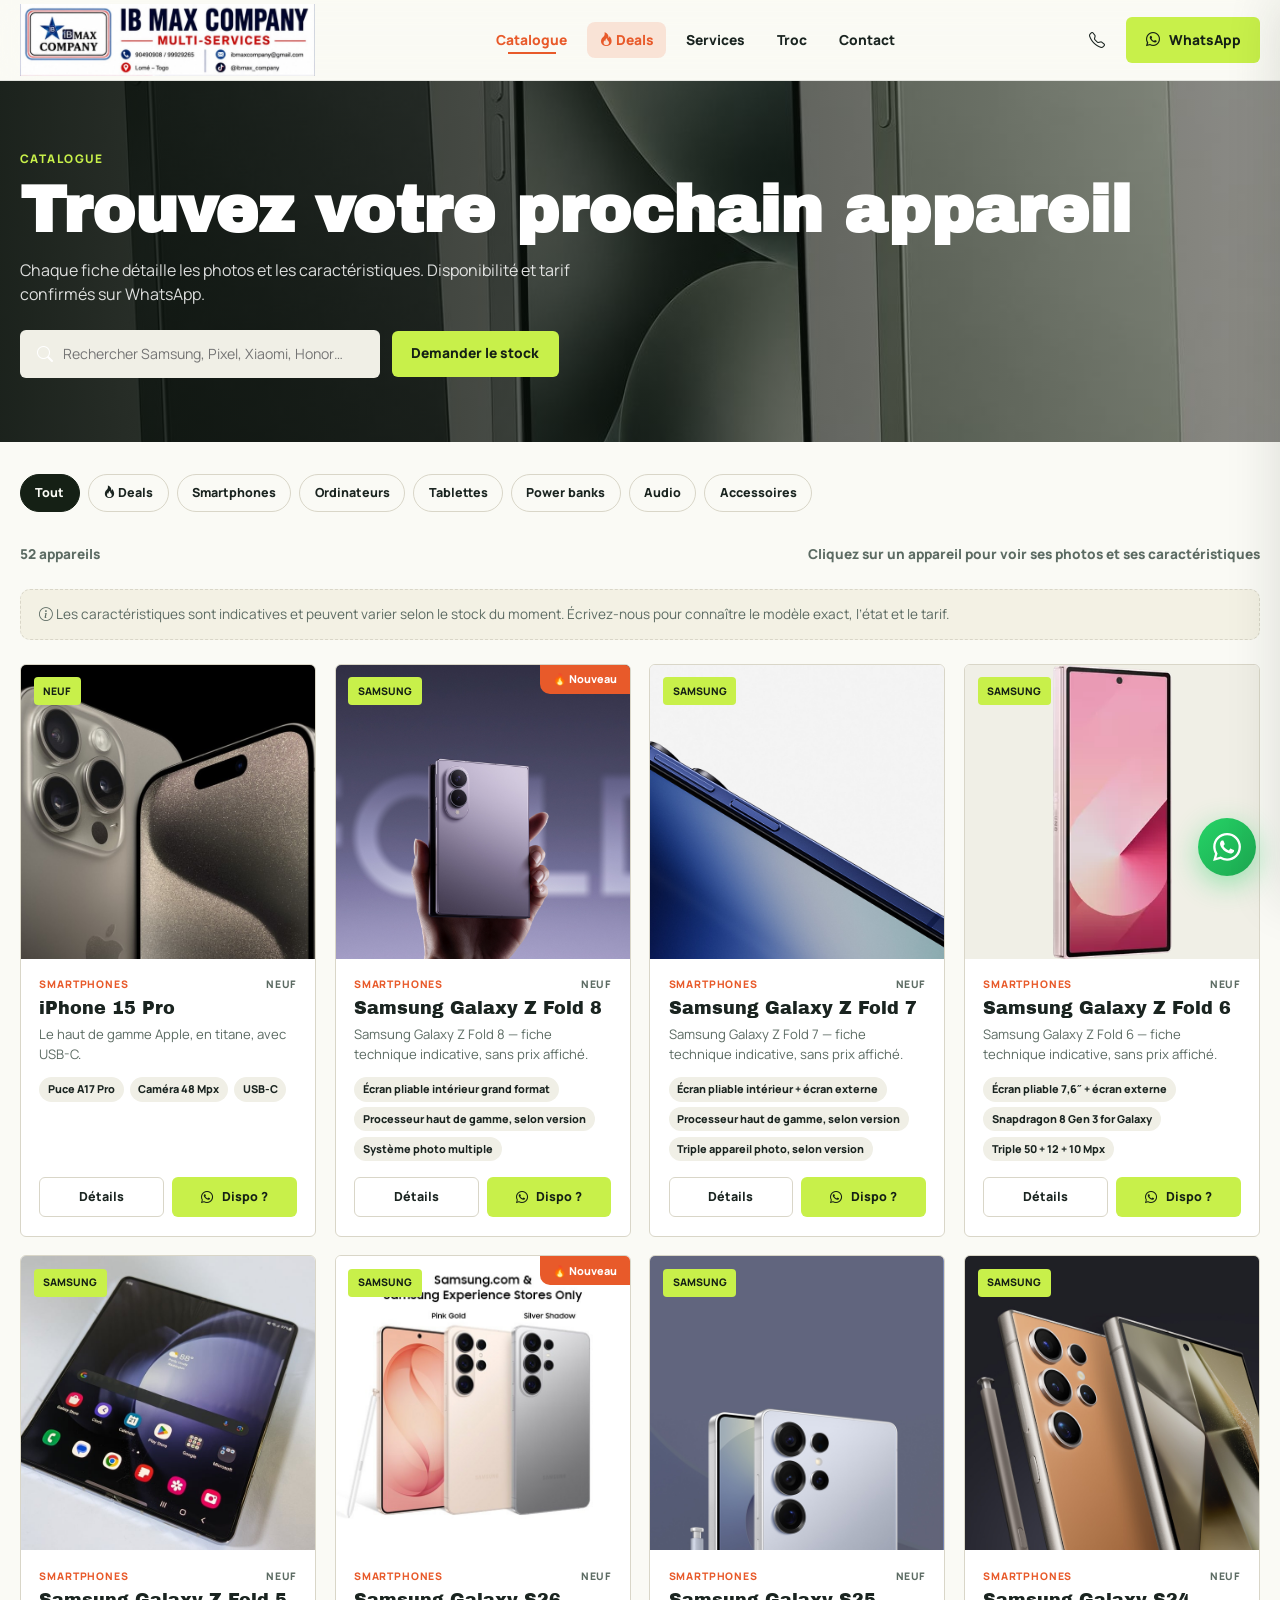
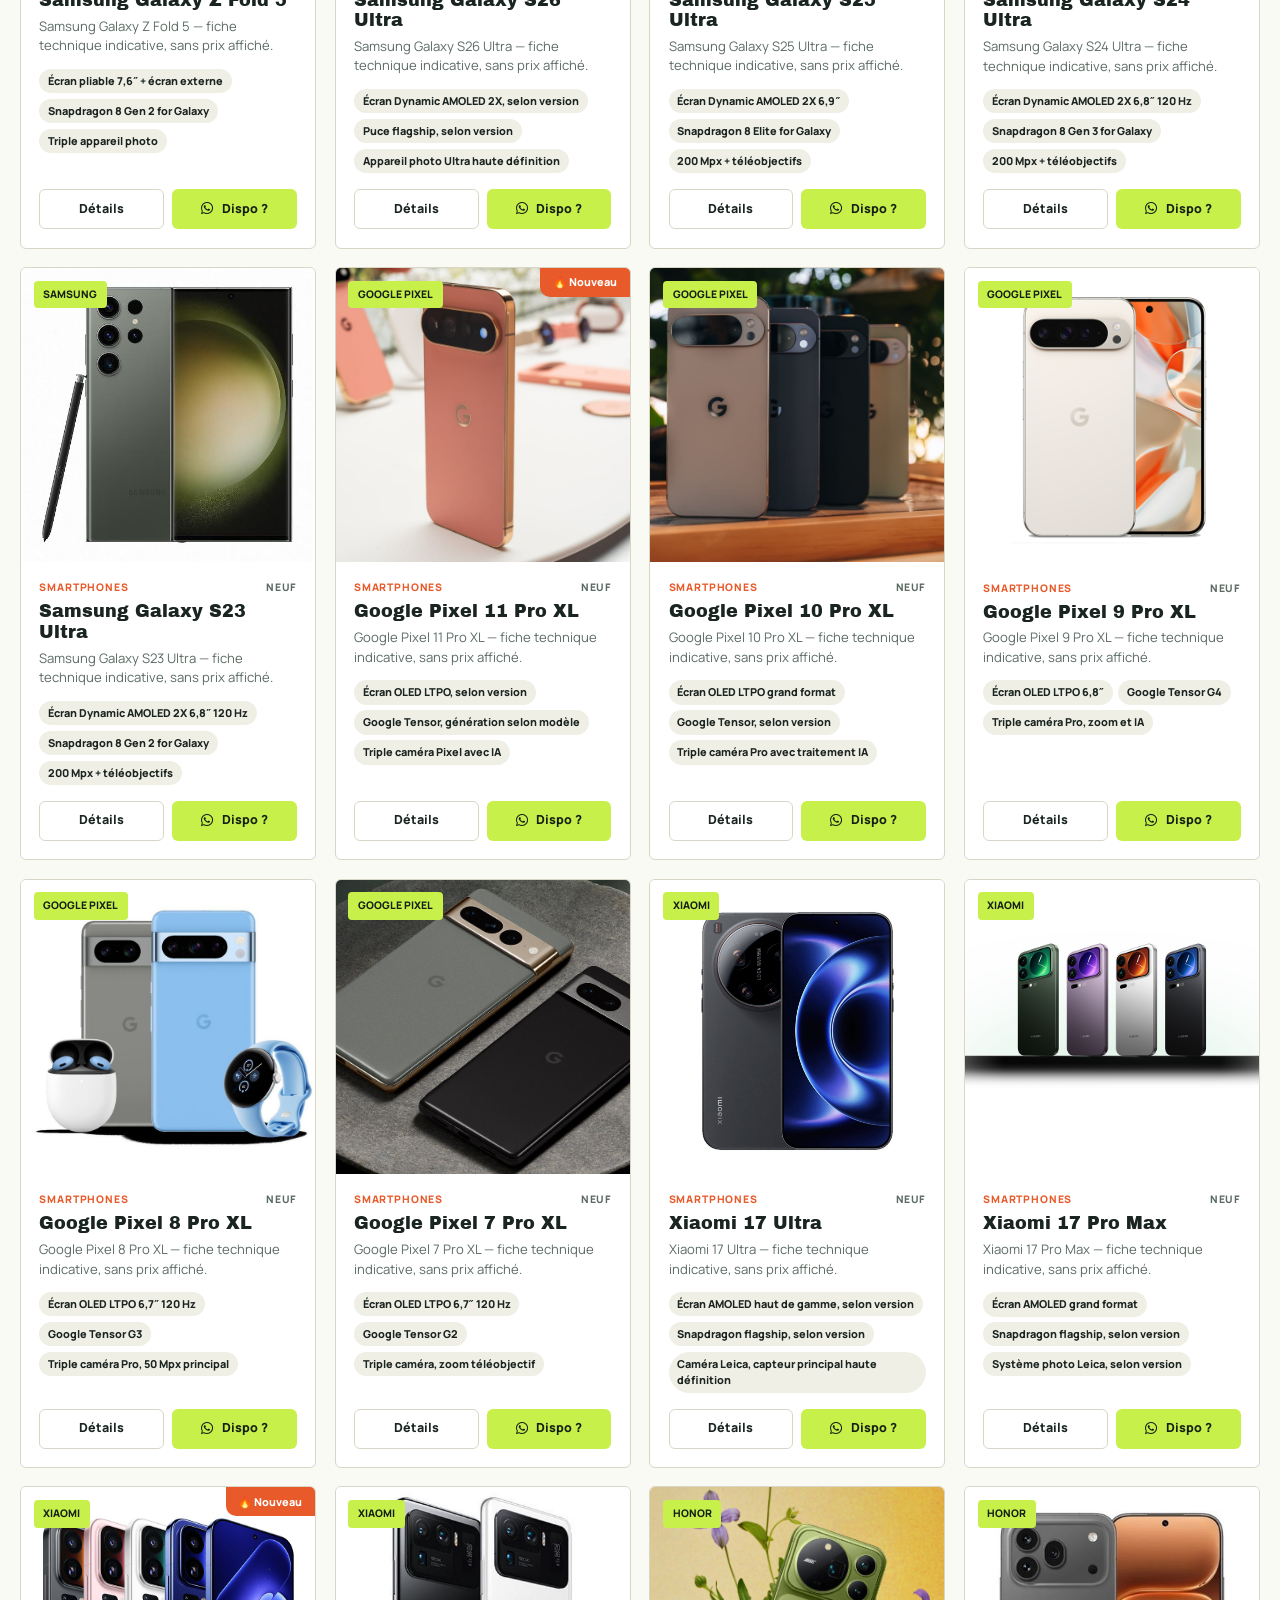
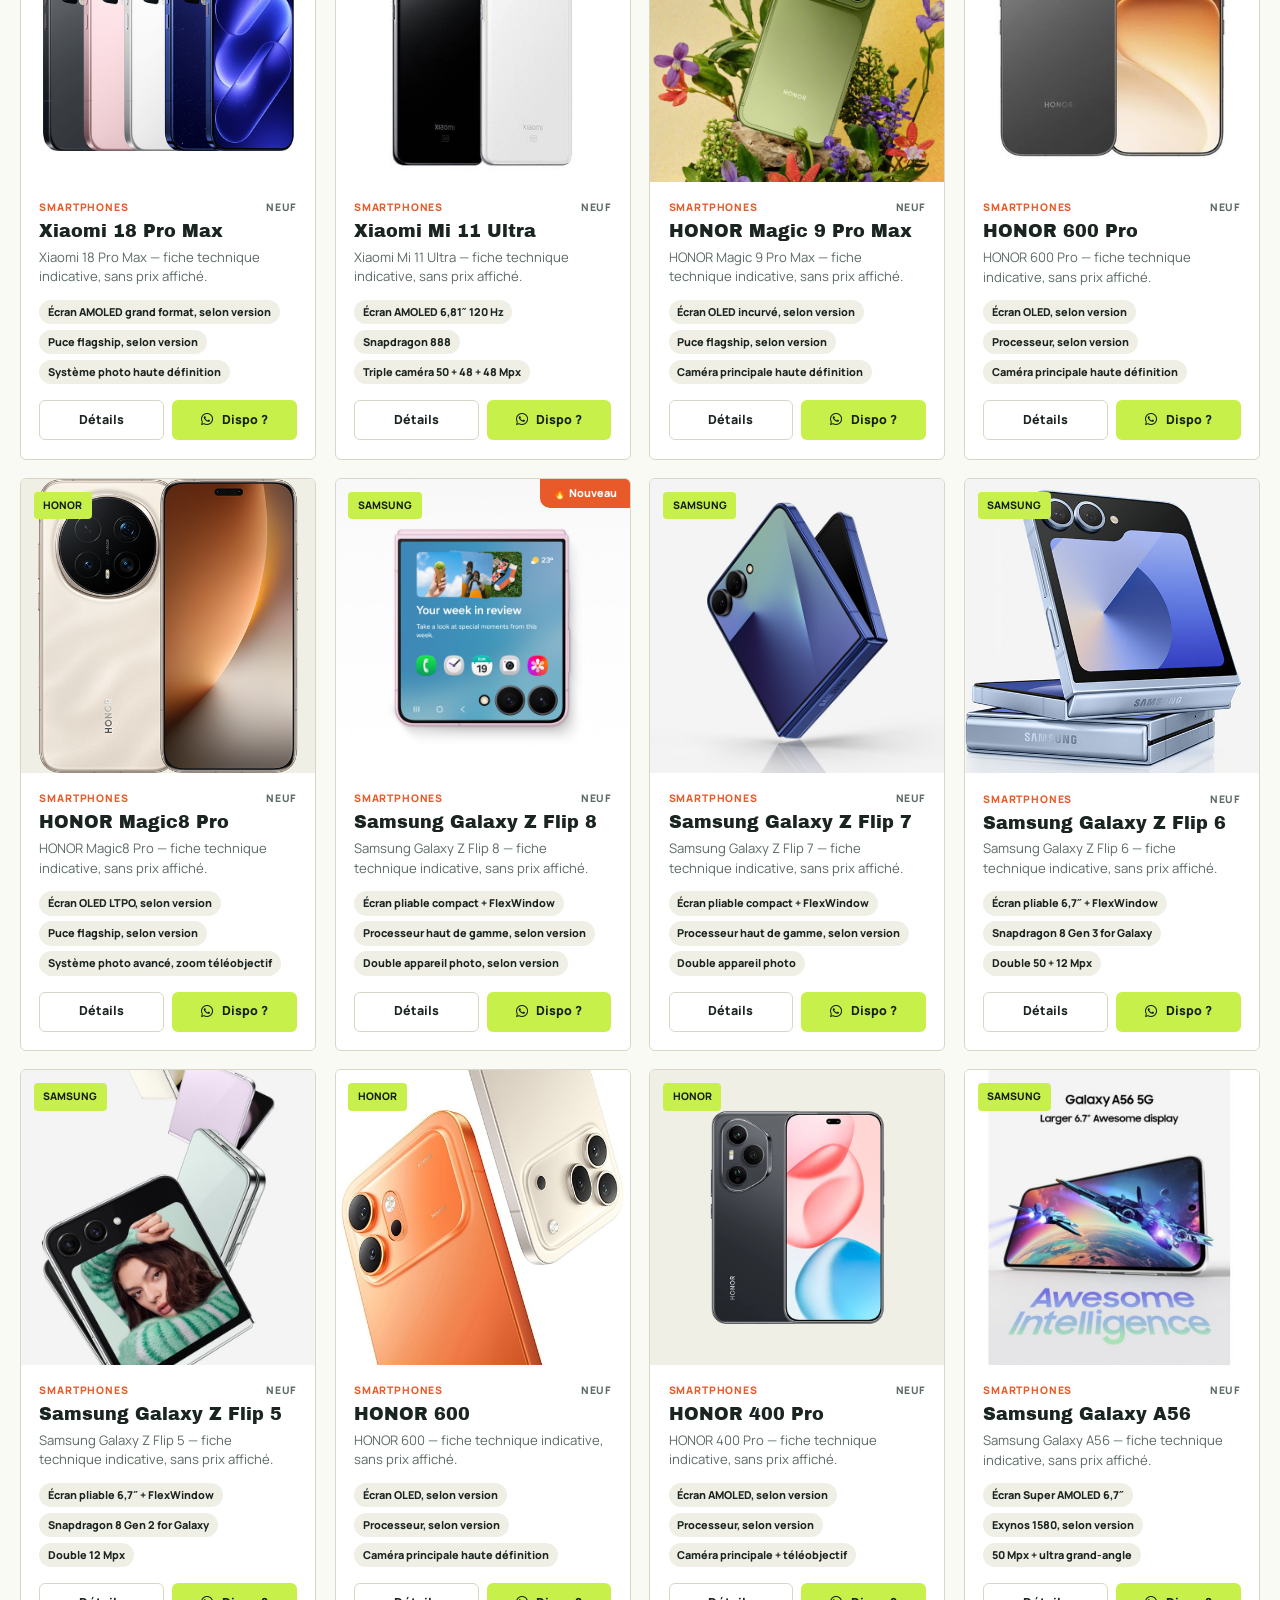
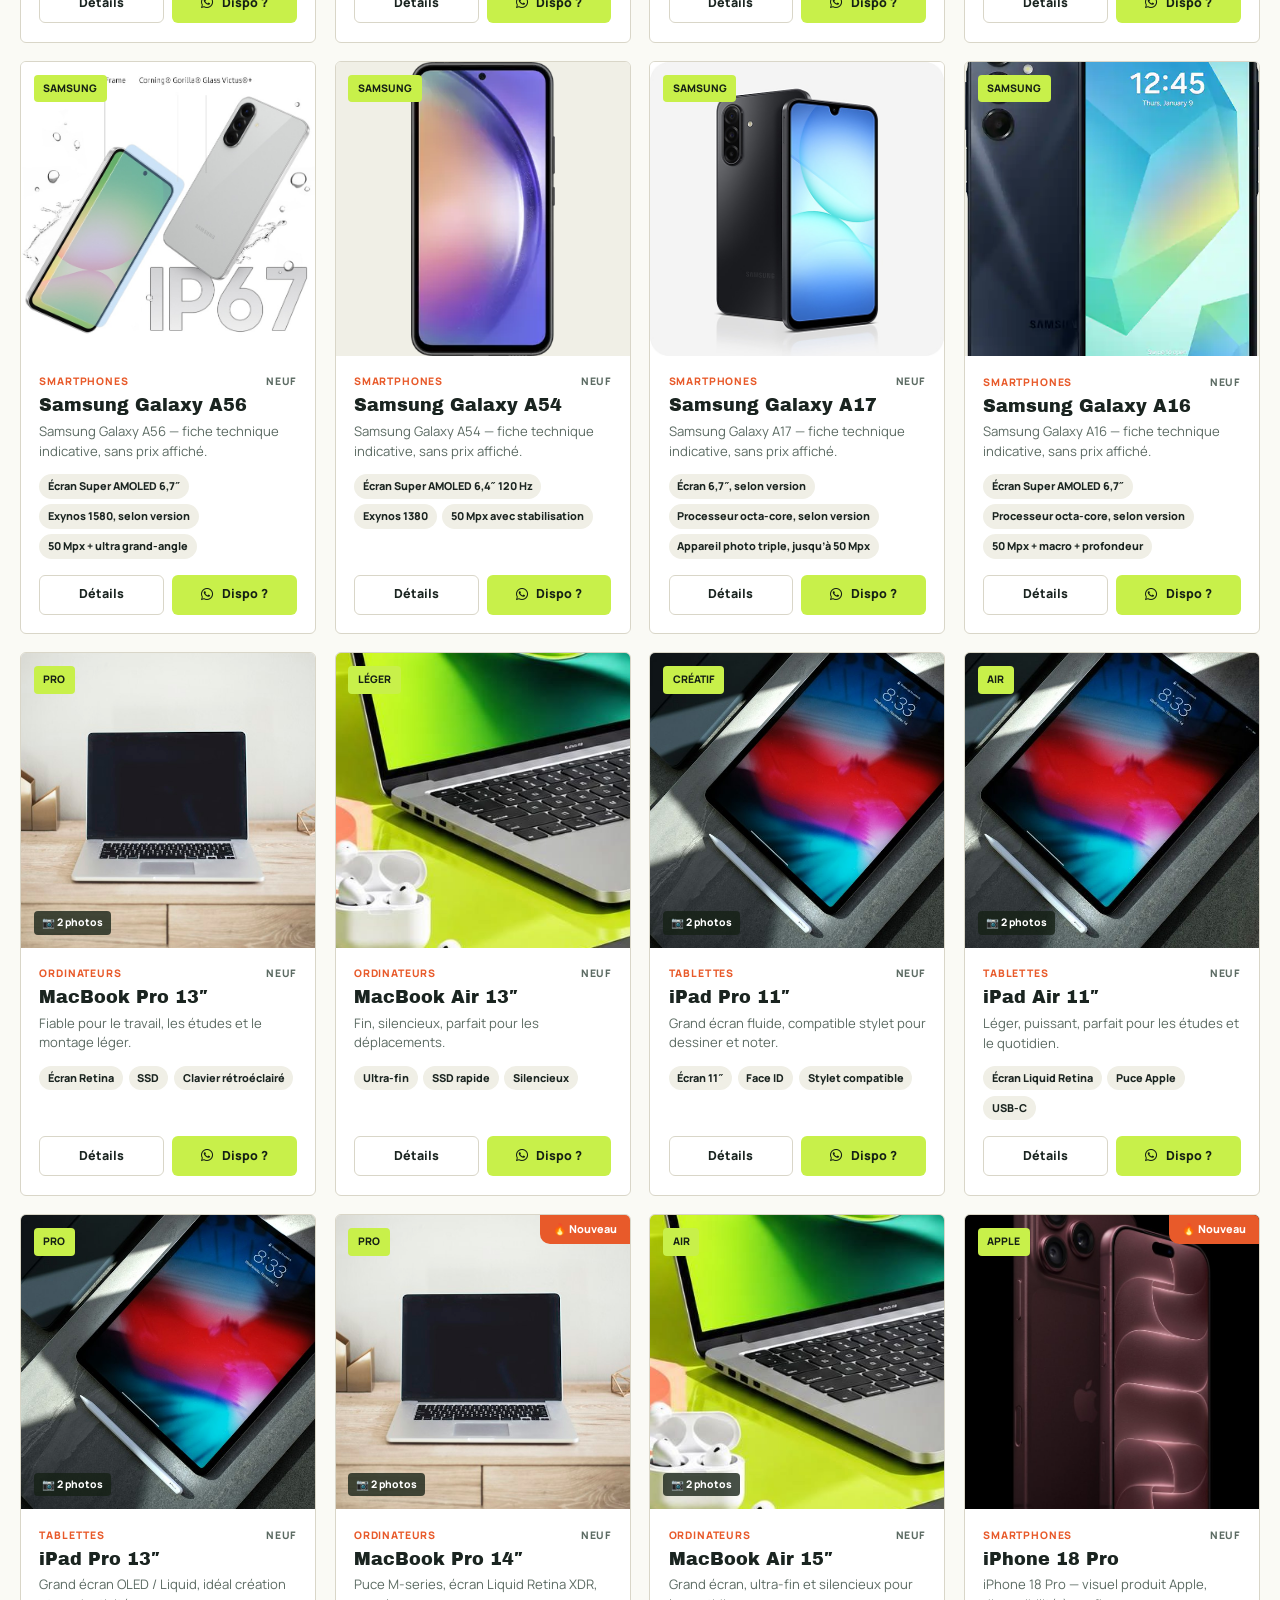
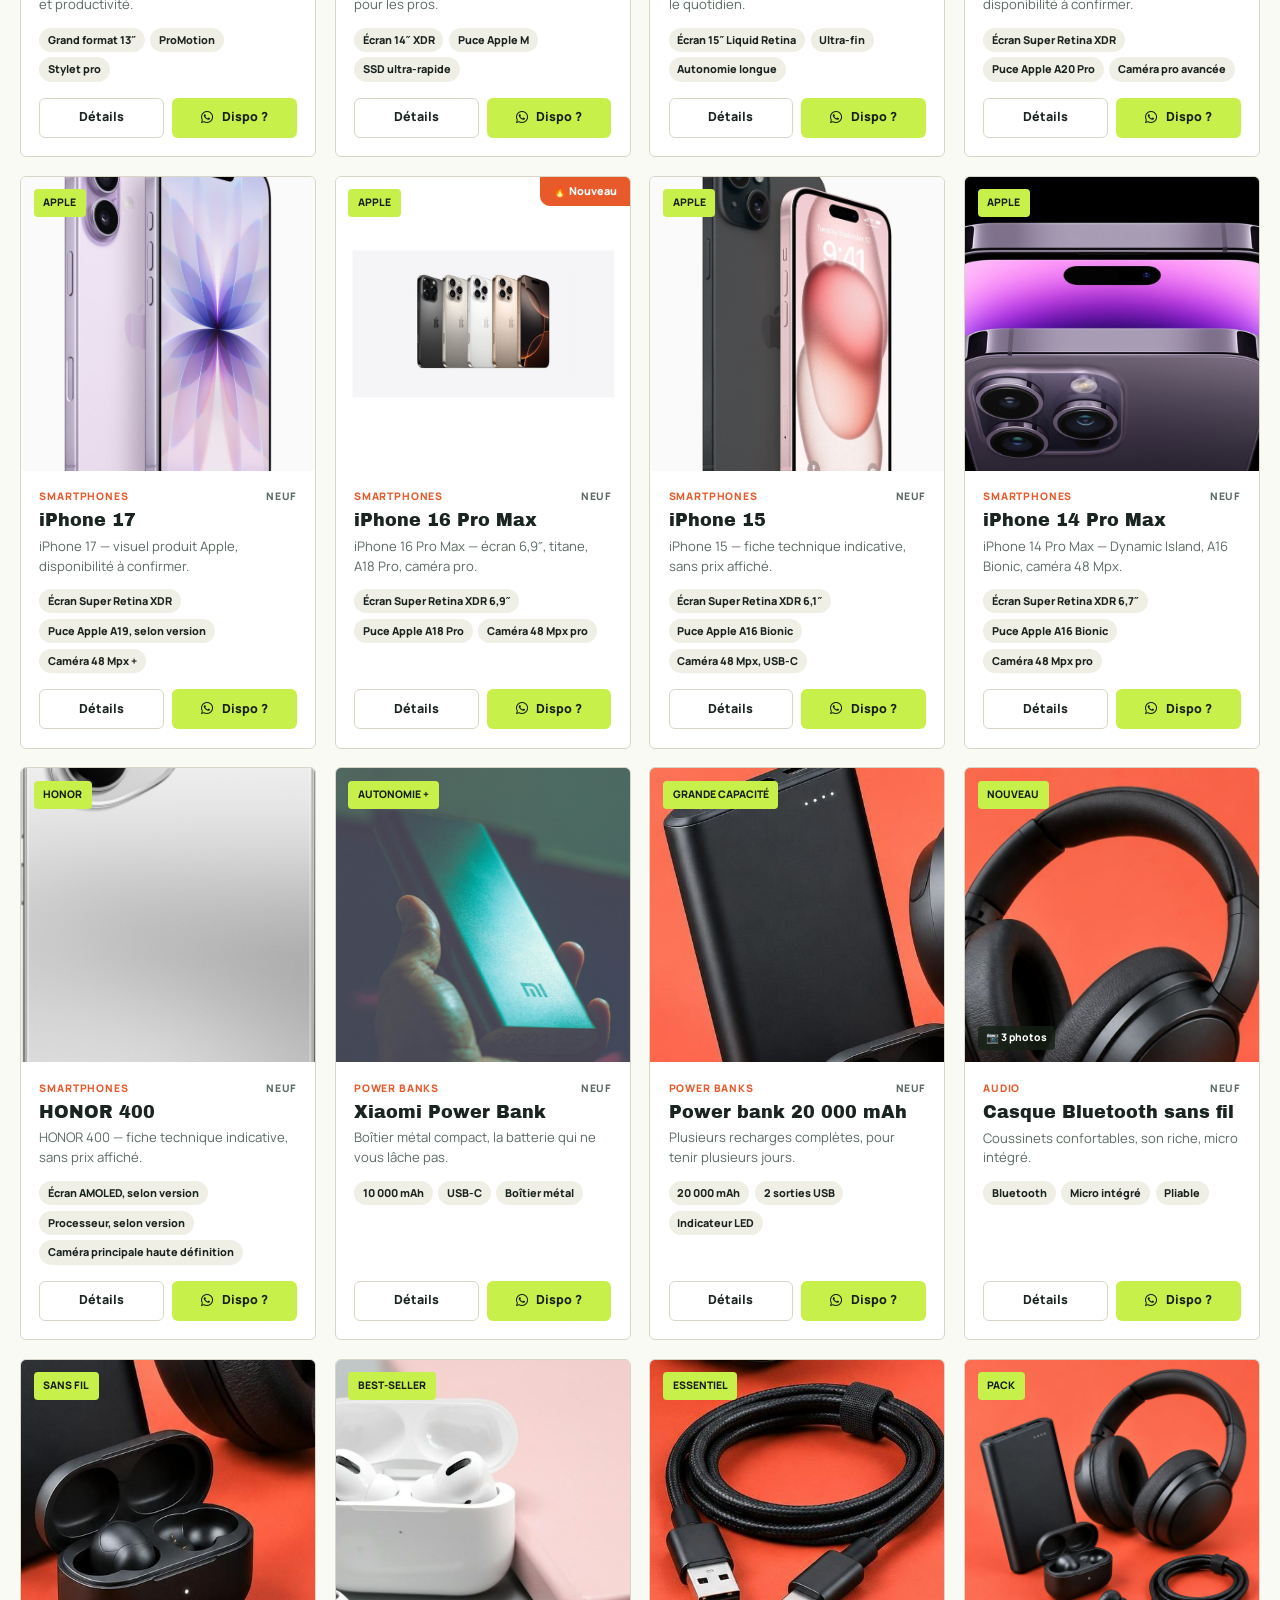
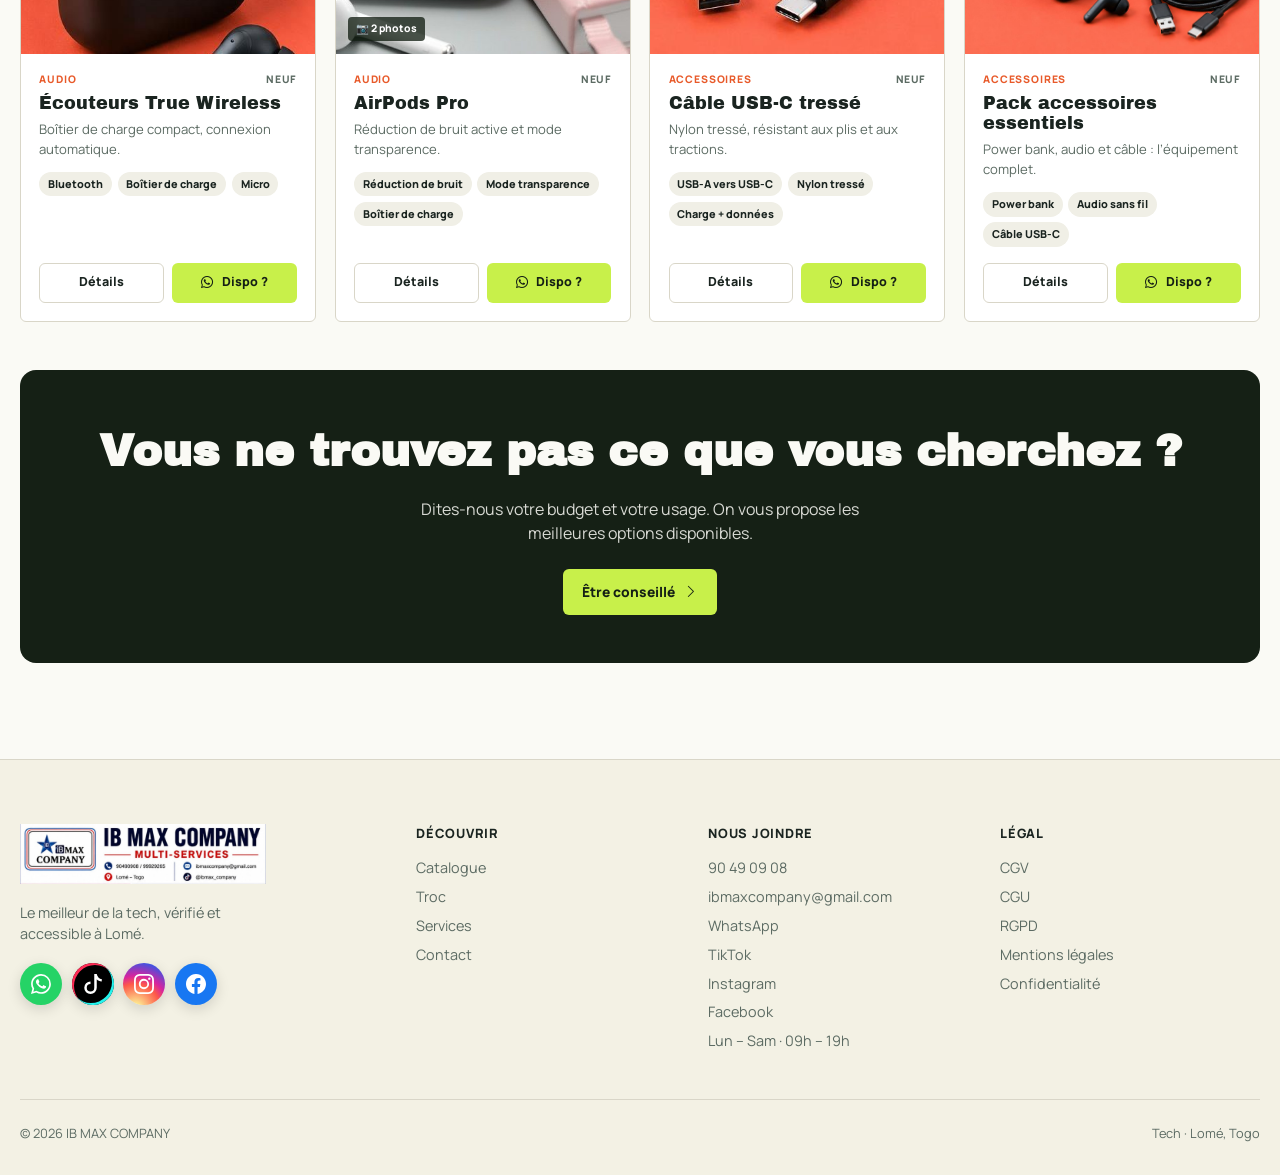
==== commit 787cc486: "delete word reconditionne" ====
--- a/catalogue.html
+++ b/catalogue.html
@@ -5,7 +5,7 @@
   <meta name="viewport" content="width=device-width, initial-scale=1.0">
   <title>Catalogue iPhone, Samsung, Xiaomi, MacBook, iPad &amp; accessoires à Lomé — IB MAX COMPANY</title>
   <meta name="description" content="Catalogue IB MAX COMPANY : iPhone, Samsung Galaxy, Xiaomi, Honor, Google Pixel, MacBook, iPad, AirPods, power banks et câbles à Lomé. Photos, caractéristiques et disponibilité sur WhatsApp.">
-  <meta name="keywords" content="catalogue téléphones Togo, iPhone 15 Pro Lomé, iPhone 16 Togo, Samsung Galaxy S25 Ultra Lomé, Galaxy Z Fold Togo, Xiaomi 17 Ultra Togo, Honor Magic Togo, Google Pixel Lomé, MacBook reconditionné Togo, iPad Lomé, AirPods Lomé, power bank Togo, câble USB-C Lomé, smartphones neufs Togo, smartphones reconditionnés Lomé, IB MAX COMPANY, IB MAX, Lomé, Togo">
+  <meta name="keywords" content="catalogue téléphones Togo, iPhone 15 Pro Lomé, iPhone 16 Togo, Samsung Galaxy S25 Ultra Lomé, Galaxy Z Fold Togo, Xiaomi 17 Ultra Togo, Honor Magic Togo, Google Pixel Lomé, MacBook Togo, iPad Lomé, AirPods Lomé, power bank Togo, câble USB-C Lomé, smartphones neufs Togo, smartphones Lomé, IB MAX COMPANY, IB MAX, Lomé, Togo">
   <meta name="author" content="IB MAX COMPANY">
   <meta name="robots" content="index, follow, max-image-preview:large, max-snippet:-1, max-video-preview:-1">
   <link rel="canonical" href="https://ibmaxcompany.com/catalogue.html">
@@ -45,8 +45,7 @@
   <link rel="preload" as="script" href="js/script.js">
   <link href="https://fonts.googleapis.com/css2?family=Archivo+Black&family=Manrope:wght@400;500;600;700;800&display=swap" rel="stylesheet">
   <link href="https://cdn.jsdelivr.net/npm/bootstrap-icons@1.11.3/font/bootstrap-icons.min.css" rel="stylesheet">
-  <link rel="stylesheet" href="css/style.css" media="print" onload="this.media='all'">
-  <noscript><link rel="stylesheet" href="css/style.css"></noscript>
+  <link rel="stylesheet" href="css/style.css">
   <script type="application/ld+json">{"@context":"https://schema.org","@type":"BreadcrumbList","itemListElement":[{"@type":"ListItem","position":1,"name":"Accueil","item":"https://ibmaxcompany.com/"},{"@type":"ListItem","position":2,"name":"Catalogue","item":"https://ibmaxcompany.com/catalogue.html"}]}</script>
   <script type="application/ld+json">{"@context":"https://schema.org","@type":"CollectionPage","name":"Catalogue IB MAX COMPANY","url":"https://ibmaxcompany.com/catalogue.html","inLanguage":"fr","mainEntity":{"@type":"ItemList","numberOfItems":49,"itemListElement":[{"@type":"ListItem","position":1,"item":{"@type":"Product","name":"iPhone 15 Pro","category":"Smartphones","description":"Le haut de gamme Apple, en titane, avec USB-C.","image":"https://ibmaxcompany.com/images/catalogue-phones/apple/iphone-15-pro.jpg","itemCondition":"https://schema.org/NewCondition","brand":{"@type":"Brand","name":"iPhone"},"url":"https://ibmaxcompany.com/catalogue.html"}},{"@type":"ListItem","position":2,"item":{"@type":"Product","name":"iPhone 11 Pro","category":"Smartphones","description":"Triple caméra et écran OLED, testé point par point.","image":"https://ibmaxcompany.com/images/catalogue-phones/apple/iphone-11-pro.jpg","itemCondition":"https://schema.org/RefurbishedCondition","brand":{"@type":"Brand","name":"iPhone"},"url":"https://ibmaxcompany.com/catalogue.html"}},{"@type":"ListItem","position":3,"item":{"@type":"Product","name":"MacBook Pro 13″","category":"Ordinateurs","description":"Fiable pour le travail, les études et le montage léger.","image":"https://ibmaxcompany.com/images/laptop1.jpg","itemCondition":"https://schema.org/RefurbishedCondition","brand":{"@type":"Brand","name":"MacBook"},"url":"https://ibmaxcompany.com/catalogue.html"}},{"@type":"ListItem","position":4,"item":{"@type":"Product","name":"MacBook Air 13″","category":"Ordinateurs","description":"Fin, silencieux, parfait pour les déplacements.","image":"https://ibmaxcompany.com/images/crops/macbook-airpods.jpg","itemCondition":"https://schema.org/RefurbishedCondition","brand":{"@type":"Brand","name":"MacBook"},"url":"https://ibmaxcompany.com/catalogue.html"}},{"@type":"ListItem","position":5,"item":{"@type":"Product","name":"iPad Pro 11″","category":"Tablettes","description":"Grand écran fluide, compatible stylet pour dessiner et noter.","image":"https://ibmaxcompany.com/images/tablet1.jpg","itemCondition":"https://schema.org/RefurbishedCondition","brand":{"@type":"Brand","name":"iPad"},"url":"https://ibmaxcompany.com/catalogue.html"}},{"@type":"ListItem","position":6,"item":{"@type":"Product","name":"Xiaomi Power Bank","category":"Power banks","description":"Boîtier métal compact, la batterie qui ne vous lâche pas.","image":"https://ibmaxcompany.com/images/powerbank1.jpg","itemCondition":"https://schema.org/NewCondition","brand":{"@type":"Brand","name":"Xiaomi"},"url":"https://ibmaxcompany.com/catalogue.html"}},{"@type":"ListItem","position":7,"item":{"@type":"Product","name":"Power bank 20 000 mAh","category":"Power banks","description":"Plusieurs recharges complètes, pour tenir plusieurs jours.","image":"https://ibmaxcompany.com/images/crops/powerbank-noir.jpg","itemCondition":"https://schema.org/NewCondition","brand":{"@type":"Brand","name":"Power"},"url":"https://ibmaxcompany.com/catalogue.html"}},{"@type":"ListItem","position":8,"item":{"@type":"Product","name":"Casque Bluetooth sans fil","category":"Audio","description":"Coussinets confortables, son riche, micro intégré.","image":"https://ibmaxcompany.com/images/crops/casque-noir.jpg","itemCondition":"https://schema.org/NewCondition","brand":{"@type":"Brand","name":"Casque"},"url":"https://ibmaxcompany.com/catalogue.html"}},{"@type":"ListItem","position":9,"item":{"@type":"Product","name":"Écouteurs True Wireless","category":"Audio","description":"Boîtier de charge compact, connexion automatique.","image":"https://ibmaxcompany.com/images/crops/ecouteurs-boitier.jpg","itemCondition":"https://schema.org/NewCondition","brand":{"@type":"Brand","name":"Écouteurs"},"url":"https://ibmaxcompany.com/catalogue.html"}},{"@type":"ListItem","position":10,"item":{"@type":"Product","name":"AirPods Pro","category":"Audio","description":"Réduction de bruit active et mode transparence.","image":"https://ibmaxcompany.com/images/crops/airpods-pro.jpg","itemCondition":"https://schema.org/NewCondition","brand":{"@type":"Brand","name":"AirPods"},"url":"https://ibmaxcompany.com/catalogue.html"}},{"@type":"ListItem","position":11,"item":{"@type":"Product","name":"Câble USB-C tressé","category":"Accessoires","description":"Nylon tressé, résistant aux plis et aux tractions.","image":"https://ibmaxcompany.com/images/crops/cable-usbc.jpg","itemCondition":"https://schema.org/NewCondition","brand":{"@type":"Brand","name":"Câble"},"url":"https://ibmaxcompany.com/catalogue.html"}},{"@type":"ListItem","position":12,"item":{"@type":"Product","name":"Pack accessoires essentiels","category":"Accessoires","description":"Power bank, audio et câble : l’équipement complet.","image":"https://ibmaxcompany.com/images/ibmax-accessories.jpg","itemCondition":"https://schema.org/NewCondition","brand":{"@type":"Brand","name":"Pack"},"url":"https://ibmaxcompany.com/catalogue.html"}},{"@type":"ListItem","position":13,"item":{"@type":"Product","name":"iPhone 18 Pro","category":"Smartphones","description":"iPhone 18 Pro — visuel produit Apple, disponibilité à confirmer.","image":"https://ibmaxcompany.com/images/catalogue-phones/apple/iphone-18-pro.jpg","itemCondition":"https://schema.org/RefurbishedCondition","brand":{"@type":"Brand","name":"iPhone"},"url":"https://ibmaxcompany.com/catalogue.html"}},{"@type":"ListItem","position":14,"item":{"@type":"Product","name":"iPhone 17","category":"Smartphones","description":"iPhone 17 — visuel produit Apple, disponibilité à confirmer.","image":"https://ibmaxcompany.com/images/catalogue-phones/apple/iphone-17.jpg","itemCondition":"https://schema.org/RefurbishedCondition","brand":{"@type":"Brand","name":"iPhone"},"url":"https://ibmaxcompany.com/catalogue.html"}},{"@type":"ListItem","position":15,"item":{"@type":"Product","name":"iPhone 16","category":"Smartphones","description":"iPhone 16 — fiche technique indicative, sans prix affiché.","image":"https://ibmaxcompany.com/images/catalogue-phones/apple/iphone-16.jpg","itemCondition":"https://schema.org/RefurbishedCondition","brand":{"@type":"Brand","name":"iPhone"},"url":"https://ibmaxcompany.com/catalogue.html"}},{"@type":"ListItem","position":16,"item":{"@type":"Product","name":"iPhone 15","category":"Smartphones","description":"iPhone 15 — fiche technique indicative, sans prix affiché.","image":"https://ibmaxcompany.com/images/catalogue-phones/apple/iphone-15.jpg","itemCondition":"https://schema.org/RefurbishedCondition","brand":{"@type":"Brand","name":"iPhone"},"url":"https://ibmaxcompany.com/catalogue.html"}},{"@type":"ListItem","position":17,"item":{"@type":"Product","name":"iPhone 14","category":"Smartphones","description":"iPhone 14 — fiche technique indicative, sans prix affiché.","image":"https://ibmaxcompany.com/images/catalogue-phones/apple/iphone-14.jpg","itemCondition":"https://schema.org/RefurbishedCondition","brand":{"@type":"Brand","name":"iPhone"},"url":"https://ibmaxcompany.com/catalogue.html"}},{"@type":"ListItem","position":18,"item":{"@type":"Product","name":"Samsung Galaxy A56","category":"Smartphones","description":"Samsung Galaxy A56 — fiche technique indicative, sans prix affiché.","image":"https://ibmaxcompany.com/images/catalogue-phones/01-a56.jpg","itemCondition":"https://schema.org/RefurbishedCondition","brand":{"@type":"Brand","name":"Samsung"},"url":"https://ibmaxcompany.com/catalogue.html"}},{"@type":"ListItem","position":19,"item":{"@type":"Product","name":"Samsung Galaxy A56","category":"Smartphones","description":"Samsung Galaxy A56 — fiche technique indicative, sans prix affiché.","image":"https://ibmaxcompany.com/images/catalogue-phones/02-a56.jpg","itemCondition":"https://schema.org/RefurbishedCondition","brand":{"@type":"Brand","name":"Samsung"},"url":"https://ibmaxcompany.com/catalogue.html"}},{"@type":"ListItem","position":20,"item":{"@type":"Product","name":"Samsung Galaxy A54","category":"Smartphones","description":"Samsung Galaxy A54 — fiche technique indicative, sans prix affiché.","image":"https://ibmaxcompany.com/images/catalogue-phones/03-a54.jpg","itemCondition":"https://schema.org/RefurbishedCondition","brand":{"@type":"Brand","name":"Samsung"},"url":"https://ibmaxcompany.com/catalogue.html"}},{"@type":"ListItem","position":21,"item":{"@type":"Product","name":"Samsung Galaxy A17","category":"Smartphones","description":"Samsung Galaxy A17 — fiche technique indicative, sans prix affiché.","image":"https://ibmaxcompany.com/images/catalogue-phones/04-a17.jpg","itemCondition":"https://schema.org/RefurbishedCondition","brand":{"@type":"Brand","name":"Samsung"},"url":"https://ibmaxcompany.com/catalogue.html"}},{"@type":"ListItem","position":22,"item":{"@type":"Product","name":"Samsung Galaxy A16","category":"Smartphones","description":"Samsung Galaxy A16 — fiche technique indicative, sans prix affiché.","image":"https://ibmaxcompany.com/images/catalogue-phones/05-a16.png","itemCondition":"https://schema.org/RefurbishedCondition","brand":{"@type":"Brand","name":"Samsung"},"url":"https://ibmaxcompany.com/catalogue.html"}},{"@type":"ListItem","position":23,"item":{"@type":"Product","name":"Samsung Galaxy Z Fold 8","category":"Smartphones","description":"Samsung Galaxy Z Fold 8 — fiche technique indicative, sans prix affiché.","image":"https://ibmaxcompany.com/images/catalogue-phones/06-z%20fold%208.jpg","itemCondition":"https://schema.org/RefurbishedCondition","brand":{"@type":"Brand","name":"Samsung"},"url":"https://ibmaxcompany.com/catalogue.html"}},{"@type":"ListItem","position":24,"item":{"@type":"Product","name":"Samsung Galaxy Z Fold 7","category":"Smartphones","description":"Samsung Galaxy Z Fold 7 — fiche technique indicative, sans prix affiché.","image":"https://ibmaxcompany.com/images/catalogue-phones/07-z%20fold%207.jpg","itemCondition":"https://schema.org/RefurbishedCondition","brand":{"@type":"Brand","name":"Samsung"},"url":"https://ibmaxcompany.com/catalogue.html"}},{"@type":"ListItem","position":25,"item":{"@type":"Product","name":"Samsung Galaxy Z Fold 6","category":"Smartphones","description":"Samsung Galaxy Z Fold 6 — fiche technique indicative, sans prix affiché.","image":"https://ibmaxcompany.com/images/catalogue-phones/08-z%20fold%206.jpg","itemCondition":"https://schema.org/RefurbishedCondition","brand":{"@type":"Brand","name":"Samsung"},"url":"https://ibmaxcompany.com/catalogue.html"}},{"@type":"ListItem","position":26,"item":{"@type":"Product","name":"Samsung Galaxy Z Fold 5","category":"Smartphones","description":"Samsung Galaxy Z Fold 5 — fiche technique indicative, sans prix affiché.","image":"https://ibmaxcompany.com/images/catalogue-phones/09-z%20fold%205.jpg","itemCondition":"https://schema.org/RefurbishedCondition","brand":{"@type":"Brand","name":"Samsung"},"url":"https://ibmaxcompany.com/catalogue.html"}},{"@type":"ListItem","position":27,"item":{"@type":"Product","name":"Samsung Galaxy S26 Ultra","category":"Smartphones","description":"Samsung Galaxy S26 Ultra — fiche technique indicative, sans prix affiché.","image":"https://ibmaxcompany.com/images/catalogue-phones/10-s26-ultra.jpg","itemCondition":"https://schema.org/RefurbishedCondition","brand":{"@type":"Brand","name":"Samsung"},"url":"https://ibmaxcompany.com/catalogue.html"}},{"@type":"ListItem","position":28,"item":{"@type":"Product","name":"Samsung Galaxy S25 Ultra","category":"Smartphones","description":"Samsung Galaxy S25 Ultra — fiche technique indicative, sans prix affiché.","image":"https://ibmaxcompany.com/images/catalogue-phones/11-s25-ultra.jpg","itemCondition":"https://schema.org/RefurbishedCondition","brand":{"@type":"Brand","name":"Samsung"},"url":"https://ibmaxcompany.com/catalogue.html"}},{"@type":"ListItem","position":29,"item":{"@type":"Product","name":"Samsung Galaxy S24 Ultra","category":"Smartphones","description":"Samsung Galaxy S24 Ultra — fiche technique indicative, sans prix affiché.","image":"https://ibmaxcompany.com/images/catalogue-phones/12-s24-ultra.jpg","itemCondition":"https://schema.org/RefurbishedCondition","brand":{"@type":"Brand","name":"Samsung"},"url":"https://ibmaxcompany.com/catalogue.html"}},{"@type":"ListItem","position":30,"item":{"@type":"Product","name":"Samsung Galaxy S23 Ultra","category":"Smartphones","description":"Samsung Galaxy S23 Ultra — fiche technique indicative, sans prix affiché.","image":"https://ibmaxcompany.com/images/catalogue-phones/13-s23-ultra.jpg","itemCondition":"https://schema.org/RefurbishedCondition","brand":{"@type":"Brand","name":"Samsung"},"url":"https://ibmaxcompany.com/catalogue.html"}},{"@type":"ListItem","position":31,"item":{"@type":"Product","name":"Samsung Galaxy Z Flip 8","category":"Smartphones","description":"Samsung Galaxy Z Flip 8 — fiche technique indicative, sans prix affiché.","image":"https://ibmaxcompany.com/images/catalogue-phones/14-z-flip-8.jpg","itemCondition":"https://schema.org/RefurbishedCondition","brand":{"@type":"Brand","name":"Samsung"},"url":"https://ibmaxcompany.com/catalogue.html"}},{"@type":"ListItem","position":32,"item":{"@type":"Product","name":"Samsung Galaxy Z Flip 7","category":"Smartphones","description":"Samsung Galaxy Z Flip 7 — fiche technique indicative, sans prix affiché.","image":"https://ibmaxcompany.com/images/catalogue-phones/15-z-flip-7.jpg","itemCondition":"https://schema.org/RefurbishedCondition","brand":{"@type":"Brand","name":"Samsung"},"url":"https://ibmaxcompany.com/catalogue.html"}},{"@type":"ListItem","position":33,"item":{"@type":"Product","name":"Samsung Galaxy Z Flip 6","category":"Smartphones","description":"Samsung Galaxy Z Flip 6 — fiche technique indicative, sans prix affiché.","image":"https://ibmaxcompany.com/images/catalogue-phones/16-z-flip-6.jpg","itemCondition":"https://schema.org/RefurbishedCondition","brand":{"@type":"Brand","name":"Samsung"},"url":"https://ibmaxcompany.com/catalogue.html"}},{"@type":"ListItem","position":34,"item":{"@type":"Product","name":"Samsung Galaxy Z Flip 5","category":"Smartphones","description":"Samsung Galaxy Z Flip 5 — fiche technique indicative, sans prix affiché.","image":"https://ibmaxcompany.com/images/catalogue-phones/17-z-flip-5.jpg","itemCondition":"https://schema.org/RefurbishedCondition","brand":{"@type":"Brand","name":"Samsung"},"url":"https://ibmaxcompany.com/catalogue.html"}},{"@type":"ListItem","position":35,"item":{"@type":"Product","name":"Google Pixel 11 Pro XL","category":"Smartphones","description":"Google Pixel 11 Pro XL — fiche technique indicative, sans prix affiché.","image":"https://ibmaxcompany.com/images/catalogue-phones/20-pixel-11-pro-xl.jpg","itemCondition":"https://schema.org/RefurbishedCondition","brand":{"@type":"Brand","name":"Google"},"url":"https://ibmaxcompany.com/catalogue.html"}},{"@type":"ListItem","position":36,"item":{"@type":"Product","name":"Google Pixel 10 Pro XL","category":"Smartphones","description":"Google Pixel 10 Pro XL — fiche technique indicative, sans prix affiché.","image":"https://ibmaxcompany.com/images/catalogue-phones/21-pixel-10-pro-xl.jpg","itemCondition":"https://schema.org/RefurbishedCondition","brand":{"@type":"Brand","name":"Google"},"url":"https://ibmaxcompany.com/catalogue.html"}},{"@type":"ListItem","position":37,"item":{"@type":"Product","name":"Google Pixel 9 Pro XL","category":"Smartphones","description":"Google Pixel 9 Pro XL — fiche technique indicative, sans prix affiché.","image":"https://ibmaxcompany.com/images/catalogue-phones/22-pixel-9-pro-xl.png","itemCondition":"https://schema.org/RefurbishedCondition","brand":{"@type":"Brand","name":"Google"},"url":"https://ibmaxcompany.com/catalogue.html"}},{"@type":"ListItem","position":38,"item":{"@type":"Product","name":"Google Pixel 8 Pro XL","category":"Smartphones","description":"Google Pixel 8 Pro XL — fiche technique indicative, sans prix affiché.","image":"https://ibmaxcompany.com/images/catalogue-phones/23-pixel-8-pro-xl.jpg","itemCondition":"https://schema.org/RefurbishedCondition","brand":{"@type":"Brand","name":"Google"},"url":"https://ibmaxcompany.com/catalogue.html"}},{"@type":"ListItem","position":39,"item":{"@type":"Product","name":"Google Pixel 7 Pro XL","category":"Smartphones","description":"Google Pixel 7 Pro XL — fiche technique indicative, sans prix affiché.","image":"https://ibmaxcompany.com/images/catalogue-phones/24-pixel-7-pro-xl.jpg","itemCondition":"https://schema.org/RefurbishedCondition","brand":{"@type":"Brand","name":"Google"},"url":"https://ibmaxcompany.com/catalogue.html"}},{"@type":"ListItem","position":40,"item":{"@type":"Product","name":"Xiaomi 17 Ultra","category":"Smartphones","description":"Xiaomi 17 Ultra — fiche technique indicative, sans prix affiché.","image":"https://ibmaxcompany.com/images/catalogue-phones/25-xiaomi-17-ultra.jpg","itemCondition":"https://schema.org/RefurbishedCondition","brand":{"@type":"Brand","name":"Xiaomi"},"url":"https://ibmaxcompany.com/catalogue.html"}},{"@type":"ListItem","position":41,"item":{"@type":"Product","name":"Xiaomi 17 Pro Max","category":"Smartphones","description":"Xiaomi 17 Pro Max — fiche technique indicative, sans prix affiché.","image":"https://ibmaxcompany.com/images/catalogue-phones/26-xiaomi-17-pro-max.jpg","itemCondition":"https://schema.org/RefurbishedCondition","brand":{"@type":"Brand","name":"Xiaomi"},"url":"https://ibmaxcompany.com/catalogue.html"}},{"@type":"ListItem","position":42,"item":{"@type":"Product","name":"Xiaomi 18 Pro Max","category":"Smartphones","description":"Xiaomi 18 Pro Max — fiche technique indicative, sans prix affiché.","image":"https://ibmaxcompany.com/images/catalogue-phones/27-xiaomi-18-pro-max.jpg","itemCondition":"https://schema.org/RefurbishedCondition","brand":{"@type":"Brand","name":"Xiaomi"},"url":"https://ibmaxcompany.com/catalogue.html"}},{"@type":"ListItem","position":43,"item":{"@type":"Product","name":"Xiaomi Mi 11 Ultra","category":"Smartphones","description":"Xiaomi Mi 11 Ultra — fiche technique indicative, sans prix affiché.","image":"https://ibmaxcompany.com/images/catalogue-phones/28-xiaomi-11-ultra.jpg","itemCondition":"https://schema.org/RefurbishedCondition","brand":{"@type":"Brand","name":"Xiaomi"},"url":"https://ibmaxcompany.com/catalogue.html"}},{"@type":"ListItem","position":44,"item":{"@type":"Product","name":"HONOR Magic 9 Pro Max","category":"Smartphones","description":"HONOR Magic 9 Pro Max — fiche technique indicative, sans prix affiché.","image":"https://ibmaxcompany.com/images/catalogue-phones/29-honor-magic-9-pro-max.jpg","itemCondition":"https://schema.org/RefurbishedCondition","brand":{"@type":"Brand","name":"HONOR"},"url":"https://ibmaxcompany.com/catalogue.html"}},{"@type":"ListItem","position":45,"item":{"@type":"Product","name":"HONOR 600 Pro","category":"Smartphones","description":"HONOR 600 Pro — fiche technique indicative, sans prix affiché.","image":"https://ibmaxcompany.com/images/catalogue-phones/30-honor-600-pro.jpg","itemCondition":"https://schema.org/RefurbishedCondition","brand":{"@type":"Brand","name":"HONOR"},"url":"https://ibmaxcompany.com/catalogue.html"}},{"@type":"ListItem","position":46,"item":{"@type":"Product","name":"HONOR Magic8 Pro","category":"Smartphones","description":"HONOR Magic8 Pro — fiche technique indicative, sans prix affiché.","image":"https://ibmaxcompany.com/images/catalogue-phones/31-honor-magic-8-pro.png","itemCondition":"https://schema.org/RefurbishedCondition","brand":{"@type":"Brand","name":"HONOR"},"url":"https://ibmaxcompany.com/catalogue.html"}},{"@type":"ListItem","position":47,"item":{"@type":"Product","name":"HONOR 600","category":"Smartphones","description":"HONOR 600 — fiche technique indicative, sans prix affiché.","image":"https://ibmaxcompany.com/images/catalogue-phones/32-honor-600.jpg","itemCondition":"https://schema.org/RefurbishedCondition","brand":{"@type":"Brand","name":"HONOR"},"url":"https://ibmaxcompany.com/catalogue.html"}},{"@type":"ListItem","position":48,"item":{"@type":"Product","name":"HONOR 400","category":"Smartphones","description":"HONOR 400 — fiche technique indicative, sans prix affiché.","image":"https://ibmaxcompany.com/images/catalogue-phones/33-honor-400.png","itemCondition":"https://schema.org/RefurbishedCondition","brand":{"@type":"Brand","name":"HONOR"},"url":"https://ibmaxcompany.com/catalogue.html"}},{"@type":"ListItem","position":49,"item":{"@type":"Product","name":"HONOR 400 Pro","category":"Smartphones","description":"HONOR 400 Pro — fiche technique indicative, sans prix affiché.","image":"https://ibmaxcompany.com/images/catalogue-phones/34-honor-400-pro.webp","itemCondition":"https://schema.org/RefurbishedCondition","brand":{"@type":"Brand","name":"HONOR"},"url":"https://ibmaxcompany.com/catalogue.html"}}]}}</script>
 </head>
@@ -54,7 +53,7 @@
 
   <header class="site-header">
     <div class="site-container">
-      <a href="index.html" class="brand-mark" aria-label="IB MAX COMPANY"><img src="images/logo.jpeg" alt="IB MAX COMPANY" ></a>
+      <a href="index.html" class="brand-mark" aria-label="IB MAX COMPANY"><img src="images/logo.jpeg" alt="IB MAX COMPANY" width="295" height="72"></a>
       <nav class="nav-desktop" aria-label="Navigation">
         <a class="nav-link active" href="catalogue.html">Catalogue</a>
         <a class="nav-link nav-deals" href="catalogue.html?cat=Deals"><i class="bi bi-fire"></i> Deals</a>
@@ -72,7 +71,7 @@
 
   <div class="mobile-menu" id="mobileMenu">
     <div style="display:flex;align-items:center;justify-content:space-between">
-      <span class="brand-mark"><img src="images/logo.jpeg" alt="IB MAX COMPANY" ></span>
+      <span class="brand-mark"><img src="images/logo.jpeg" alt="IB MAX COMPANY" width="295" height="72"></span>
       <button class="icon-button" id="menuClose" aria-label="Fermer"><i class="bi bi-x"></i></button>
     </div>
     <nav style="margin-top:2.5rem;margin-bottom:auto;display:flex;flex-direction:column">
@@ -139,7 +138,7 @@
   <footer class="site-footer">
     <div class="site-container footer-top">
       <div class="footer-brand">
-        <span class="brand-mark"><img src="images/logo.jpeg" alt="IB MAX COMPANY" ></span>
+        <span class="brand-mark"><img src="images/logo.jpeg" alt="IB MAX COMPANY" width="295" height="72"></span>
         <p>Le meilleur de la tech, vérifié et accessible à Lomé.</p>
         <div class="social-links" aria-label="Réseaux sociaux IB MAX COMPANY">
           <a class="social-btn sb-whatsapp" href="https://wa.me/22890490908" target="_blank" rel="noopener me" aria-label="WhatsApp +228 90 49 09 08" title="WhatsApp"><svg class="social-svg" viewBox="0 0 16 16" fill="currentColor" aria-hidden="true" focusable="false"><path d="M13.601 2.326A7.85 7.85 0 0 0 7.994 0C3.627 0 .068 3.558.064 7.926c0 1.399.366 2.76 1.057 3.965L0 16l4.204-1.102a7.9 7.9 0 0 0 3.79.965h.004c4.368 0 7.926-3.558 7.93-7.93A7.9 7.9 0 0 0 13.6 2.326zM7.994 14.521a6.6 6.6 0 0 1-3.356-.92l-.24-.144-2.494.654.666-2.433-.156-.251a6.56 6.56 0 0 1-1.007-3.505c0-3.626 2.957-6.584 6.591-6.584a6.56 6.56 0 0 1 4.66 1.931 6.56 6.56 0 0 1 1.928 4.66c-.004 3.639-2.961 6.592-6.592 6.592m3.615-4.934c-.197-.099-1.17-.578-1.353-.646-.182-.065-.315-.099-.445.099-.133.197-.513.646-.627.775-.114.133-.232.148-.43.05-.197-.1-.836-.308-1.592-.985-.59-.525-.985-1.175-1.103-1.372-.114-.198-.011-.304.088-.403.087-.088.197-.232.296-.346.1-.114.133-.198.198-.33.065-.134.034-.248-.015-.347-.05-.099-.445-1.076-.612-1.47-.16-.389-.323-.335-.445-.34-.114-.007-.247-.007-.38-.007a.73.73 0 0 0-.529.247c-.182.198-.691.677-.691 1.654s.71 1.916.81 2.049c.098.133 1.394 2.132 3.383 2.992.47.205.84.326 1.129.418.475.152.904.129 1.246.08.38-.058 1.171-.48 1.338-.943.164-.464.164-.86.114-.943-.049-.084-.182-.133-.38-.232"/></svg></a>
@@ -152,7 +151,7 @@
       <div><h3>Nous joindre</h3><a href="tel:+22890490908">90 49 09 08</a><a href="mailto:ibmaxcompany@gmail.com">ibmaxcompany@gmail.com</a><a href="https://wa.me/22890490908" target="_blank" rel="noopener">WhatsApp</a><a href="https://www.tiktok.com/@ibmax_company" target="_blank" rel="noopener me">TikTok</a><a href="https://www.instagram.com/ibmax_company" target="_blank" rel="noopener me">Instagram</a><a href="https://www.facebook.com/share/1EzmM8azvQ/?mibextid=wwXIfr" target="_blank" rel="noopener me">Facebook</a><span>Lun – Sam · 09h – 19h</span></div>
       <div><h3>Légal</h3><a href="cgv.html">CGV</a><a href="cgu.html">CGU</a><a href="rgpd.html">RGPD</a><a href="mentions-legales.html">Mentions légales</a><a href="politique-confidentialite.html">Confidentialité</a></div>
     </div>
-    <div class="site-container footer-bottom"><span>© 2026 IB MAX COMPANY</span><span>Tech reconditionnée · Lomé, Togo</span></div>
+    <div class="site-container footer-bottom"><span>© 2026 IB MAX COMPANY</span><span>Tech · Lomé, Togo</span></div>
   </footer>
 
   <a class="wa-float" href="https://wa.me/22890490908?text=Bonjour%20IB%20MAX" target="_blank" rel="noopener" aria-label="WhatsApp"><svg viewBox="0 0 24 24"><path d="M17.472 14.382c-.297-.149-1.758-.867-2.03-.967-.273-.099-.471-.148-.67.15-.197.297-.767.966-.94 1.164-.173.199-.347.223-.644.075-.297-.15-1.255-.463-2.39-1.475-.883-.788-1.48-1.761-1.653-2.059-.173-.297-.018-.458.13-.606.134-.133.298-.347.446-.52.149-.174.198-.298.298-.497.099-.198.05-.371-.025-.52-.075-.149-.669-1.612-.916-2.207-.242-.579-.487-.5-.669-.51-.173-.008-.371-.01-.57-.01-.198 0-.52.074-.792.372-.272.297-1.04 1.016-1.04 2.479 0 1.462 1.065 2.875 1.213 3.074.149.198 2.096 3.2 5.077 4.487.709.306 1.262.489 1.694.625.712.227 1.36.195 1.871.118.571-.085 1.758-.719 2.006-1.413.248-.694.248-1.289.173-1.413-.074-.124-.272-.198-.57-.347m-5.421 7.403h-.004a9.87 9.87 0 01-5.031-1.378l-.361-.214-3.741.982.998-3.648-.235-.374a9.86 9.86 0 01-1.51-5.26c.001-5.45 4.436-9.884 9.888-9.884 2.64 0 5.122 1.03 6.988 2.898a9.825 9.825 0 012.893 6.994c-.003 5.45-4.437 9.884-9.885 9.884m8.413-18.297A11.815 11.815 0 0012.05 0C5.495 0 .16 5.335.157 11.892c0 2.096.547 4.142 1.588 5.945L.057 24l6.305-1.654a11.882 11.882 0 005.683 1.448h.005c6.554 0 11.89-5.335 11.893-11.893a11.821 11.821 0 00-3.48-8.413z"/></svg></a>
